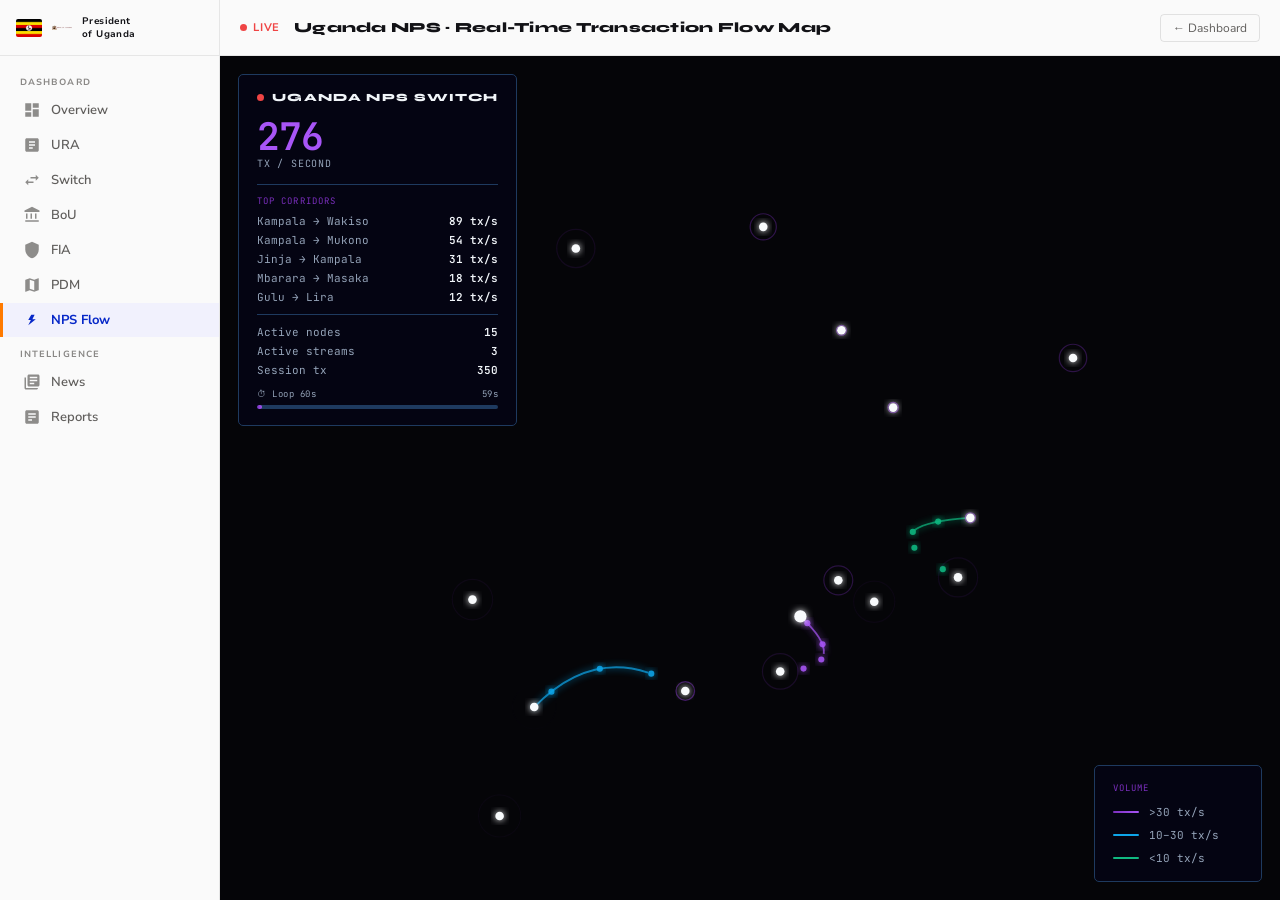
==== dashboards/nps-flow.html @ a2391df2 "feat: add NPS Flow live transaction map screen - New dashboards/nps-flow.html: animated SVG map of U" ====
<!doctype html>
<html lang="en">
<head>
<meta charset="utf-8"/>
<meta name="viewport" content="width=1440"/>
<title>NPS Flow · Uganda National Payment Switch</title>
<link href="https://fonts.googleapis.com/css2?family=JetBrains+Mono:wght@400;600&family=Syne:wght@700;800&family=Nunito+Sans:wght@400;600;700&display=swap" rel="stylesheet"/>
<style>
*,*::before,*::after{box-sizing:border-box;margin:0;padding:0}
html,body{height:100%;overflow:hidden}
body{
  display:grid;
  grid-template-columns:220px 1fr;
  grid-template-rows:56px 1fr;
  grid-template-areas:"brand topbar" "nav main";
  background:#050508;
  font-family:"Nunito Sans",sans-serif;
}

/* ── Brand ──────────────────────────────────────────────────── */
.pres-brand{
  grid-area:brand;background:#FAFAFA;
  border-right:1px solid rgba(0,0,0,.08);border-bottom:1px solid rgba(0,0,0,.08);
  display:flex;align-items:center;gap:10px;padding:0 16px;
}
.brand-flag{width:26px;height:18px;object-fit:cover;border-radius:2px;flex-shrink:0}
.brand-arms{width:20px;height:20px;object-fit:contain;flex-shrink:0}
.brand-text{font-size:9.5px;font-weight:700;color:#121216;line-height:1.3;letter-spacing:.04em}

/* ── Topbar ─────────────────────────────────────────────────── */
.pres-topbar{
  grid-area:topbar;background:#FAFAFA;
  border-bottom:1px solid rgba(0,0,0,.08);
  display:flex;align-items:center;padding:0 20px;gap:14px;
}
.tb-live{display:flex;align-items:center;gap:6px;font-size:11px;font-weight:700;color:#EF4444;letter-spacing:.07em;text-transform:uppercase}
.live-dot{width:7px;height:7px;border-radius:50%;background:#EF4444;flex-shrink:0;animation:livePulse 1.4s ease-in-out infinite}
@keyframes livePulse{0%,100%{opacity:1;box-shadow:0 0 0 0 rgba(239,68,68,.5)}50%{opacity:.7;box-shadow:0 0 0 5px rgba(239,68,68,0)}}
.tb-title{font-family:"Syne",sans-serif;font-weight:800;font-size:14px;color:#121216;letter-spacing:.02em}
.tb-back{
  margin-left:auto;font-size:12px;color:#605E5C;text-decoration:none;
  display:flex;align-items:center;gap:5px;padding:5px 12px;border-radius:4px;
  border:1px solid rgba(0,0,0,.10);transition:background .15s;font-family:inherit;
}
.tb-back:hover{background:rgba(0,0,0,.05);color:#121216}

/* ── Side nav ───────────────────────────────────────────────── */
.pres-nav{
  grid-area:nav;background:#FAFAFA;
  border-right:1px solid rgba(0,0,0,.08);
  padding:10px 0;display:flex;flex-direction:column;gap:1px;overflow-y:auto;
}
.nav-sec{font-size:9px;font-weight:700;letter-spacing:.12em;text-transform:uppercase;color:#8A8886;padding:10px 20px 4px}
.nav-item{
  display:flex;align-items:center;gap:10px;
  padding:8px 20px;font-size:13px;font-weight:600;color:#605E5C;
  text-decoration:none;border:none;background:none;width:100%;text-align:left;
  cursor:pointer;border-left:3px solid transparent;transition:background .1s,color .1s;
}
.nav-item:hover{background:rgba(0,0,0,.04);color:#121216}
.nav-item.active{background:#F1F1FD;color:#0728C8;border-left-color:#FF7A00;font-weight:700}
.nav-icon{width:18px;height:18px;flex-shrink:0;fill:currentColor;opacity:.7}
.nav-item.active .nav-icon,.nav-item:hover .nav-icon{opacity:1}

/* ── Map area ───────────────────────────────────────────────── */
#map-wrap{
  grid-area:main;position:relative;background:#050508;overflow:hidden;
  display:flex;align-items:center;justify-content:center;
}
#map{overflow:visible}

/* ── HUD panels ─────────────────────────────────────────────── */
.hud{
  position:absolute;background:rgba(5,5,20,.90);
  border:1px solid #1E3A5F;border-radius:5px;
  padding:16px 18px;font-family:"JetBrains Mono",monospace;color:#94A3B8;
  backdrop-filter:blur(8px);pointer-events:none;z-index:5;
}
#hud-left{top:18px;left:18px;min-width:248px}
#hud-right{bottom:18px;right:18px;min-width:168px}
.hud-title{
  font-family:"Syne",sans-serif;font-size:11px;font-weight:800;
  color:#F1F5F9;letter-spacing:.12em;text-transform:uppercase;
  display:flex;align-items:center;gap:8px;margin-bottom:13px;
}
.hud-live{width:7px;height:7px;border-radius:50%;background:#EF4444;flex-shrink:0;animation:livePulse 1.4s ease-in-out infinite}
.hud-big{font-size:38px;font-weight:600;color:#A855F7;line-height:1;letter-spacing:-.02em}
.hud-big-lbl{font-size:10px;color:#94A3B8;letter-spacing:.08em;margin-bottom:14px;margin-top:2px}
.hud-hr{border:none;border-top:1px solid #1E3A5F;margin:10px 0}
.hud-cap{font-size:9px;color:#7B2FBE;letter-spacing:.12em;text-transform:uppercase;margin-bottom:7px}
.hud-row{display:flex;justify-content:space-between;align-items:center;margin-bottom:5px;font-size:11px}
.hud-lbl{color:#94A3B8}
.hud-val{color:#F1F5F9;font-weight:600}
.hud-prog-wrap{margin-top:11px}
.hud-prog-head{font-size:9px;color:#94A3B8;margin-bottom:5px;display:flex;justify-content:space-between;letter-spacing:.06em}
.hud-prog-track{height:4px;background:#1E3A5F;border-radius:2px;overflow:hidden}
.hud-prog-fill{height:100%;background:linear-gradient(90deg,#7B2FBE,#A855F7);border-radius:2px;transition:width 1s linear;width:0%}
.leg-row{display:flex;align-items:center;gap:10px;margin-bottom:9px;font-size:11px;color:#94A3B8}
.leg-line{width:26px;height:2px;border-radius:1px;flex-shrink:0}

/* ── Tooltip ─────────────────────────────────────────────────── */
#tooltip{
  position:absolute;background:rgba(5,5,20,.95);border:1px solid #2D5A8E;
  border-radius:4px;padding:8px 13px;font-family:"JetBrains Mono",monospace;
  font-size:11px;color:#F1F5F9;pointer-events:none;display:none;z-index:20;
  white-space:nowrap;box-shadow:0 4px 20px rgba(0,0,0,.6);
}
#tt-name{font-weight:600;color:#A855F7;margin-bottom:3px}
#tt-val{color:#94A3B8;font-size:10px}
</style>
</head>
<body>

<!-- Brand -->
<div class="pres-brand">
  <img class="brand-flag" src="../assets/flag-uganda.png" alt=""/>
  <img class="brand-arms" src="../assets/uganda-coat-of-arms.png" alt=""/>
  <div class="brand-text">President<br>of Uganda</div>
</div>

<!-- Topbar -->
<div class="pres-topbar">
  <span class="tb-live"><span class="live-dot"></span>Live</span>
  <span class="tb-title">Uganda NPS &middot; Real-Time Transaction Flow Map</span>
  <a class="tb-back" href="President.html">&larr; Dashboard</a>
</div>

<!-- Nav -->
<nav class="pres-nav">
  <div class="nav-sec">Dashboard</div>
  <a class="nav-item" href="President.html">
    <svg class="nav-icon" viewBox="0 0 24 24"><path d="M3 13h8V3H3v10zm0 8h8v-6H3v6zm10 0h8V11h-8v10zm0-18v6h8V3h-8z"/></svg>Overview
  </a>
  <a class="nav-item" href="President.html">
    <svg class="nav-icon" viewBox="0 0 24 24"><path d="M19 3H5c-1.1 0-2 .9-2 2v14c0 1.1.9 2 2 2h14c1.1 0 2-.9 2-2V5c0-1.1-.9-2-2-2zM8 7h8v2H8V7zm5 10H8v-2h5v2zm3-4H8v-2h8v2z"/></svg>URA
  </a>
  <a class="nav-item" href="President.html">
    <svg class="nav-icon" viewBox="0 0 24 24"><path d="M6.99 11L3 15l3.99 4v-3H14v-2H6.99v-3zM21 9l-3.99-4v3H10v2h7.01v3L21 9z"/></svg>Switch
  </a>
  <a class="nav-item" href="President.html">
    <svg class="nav-icon" viewBox="0 0 24 24"><path d="M4 10v7h2v-7H4zm6 0v7h2v-7h-2zm-7 11h18v-2H3v2zm13-11v7h2v-7h-2zM12 1L2 6v2h20V6L12 1z"/></svg>BoU
  </a>
  <a class="nav-item" href="President.html">
    <svg class="nav-icon" viewBox="0 0 24 24"><path d="M12 1L3 5v6c0 5.55 3.84 10.74 9 12 5.16-1.26 9-6.45 9-12V5l-9-4z"/></svg>FIA
  </a>
  <a class="nav-item" href="President.html">
    <svg class="nav-icon" viewBox="0 0 24 24"><path d="M20.5 3l-.16.03L15 5.1 9 3 3.36 4.9c-.21.07-.36.25-.36.48V20.5c0 .28.22.5.5.5l.16-.03L9 18.9l6 2.1 5.64-1.9c.21-.07.36-.25.36-.48V3.5c0-.28-.22-.5-.5-.5zM15 19l-6-2.11V5l6 2.11V19z"/></svg>PDM
  </a>
  <a class="nav-item active" href="nps-flow.html">
    <svg class="nav-icon" viewBox="0 0 24 24"><path d="M15.5 5H11L7 12h3.5L7 19l10-8h-4.5z"/></svg>NPS Flow
  </a>
  <div class="nav-sec">Intelligence</div>
  <a class="nav-item" href="President.html">
    <svg class="nav-icon" viewBox="0 0 24 24"><path d="M4 6H2v14c0 1.1.9 2 2 2h14c1.1 0 2-.9 2-2H4V6zm16-4H8c-1.1 0-2 .9-2 2v12c0 1.1.9 2 2 2h12c1.1 0 2-.9 2-2V4c0-1.1-.9-2-2-2zm-1 9H9V9h10v2zm-4 4H9v-2h6v2zm4-8H9V5h10v2z"/></svg>News
  </a>
  <a class="nav-item" href="President.html">
    <svg class="nav-icon" viewBox="0 0 24 24"><path d="M19 3H5c-1.1 0-2 .9-2 2v14c0 1.1.9 2 2 2h14c1.1 0 2-.9 2-2V5c0-1.1-.9-2-2-2zm-7 14H7v-2h5v2zm5-4H7v-2h10v2zm0-4H7V7h10v2z"/></svg>Reports
  </a>
</nav>

<!-- Map -->
<div id="map-wrap">
  <svg id="map" width="560" height="620" viewBox="0 0 560 620">
    <defs>
      <filter id="glow" x="-50%" y="-50%" width="200%" height="200%">
        <feGaussianBlur stdDeviation="3" result="blur"/>
        <feMerge><feMergeNode in="blur"/><feMergeNode in="SourceGraphic"/></feMerge>
      </filter>
      <filter id="glow2" x="-80%" y="-80%" width="260%" height="260%">
        <feGaussianBlur stdDeviation="7" result="blur"/>
        <feMerge><feMergeNode in="blur"/><feMergeNode in="SourceGraphic"/></feMerge>
      </filter>
    </defs>
    <g id="g-districts"></g>
    <g id="g-arcs"></g>
    <g id="g-particles"></g>
    <g id="g-nodes"></g>
  </svg>

  <!-- HUD left -->
  <div class="hud" id="hud-left">
    <div class="hud-title"><span class="hud-live"></span>Uganda NPS Switch</div>
    <div class="hud-big">276</div>
    <div class="hud-big-lbl">TX / SECOND</div>
    <hr class="hud-hr"/>
    <div class="hud-cap">Top Corridors</div>
    <div class="hud-row"><span class="hud-lbl">Kampala &rarr; Wakiso</span><span class="hud-val" id="c0">89 tx/s</span></div>
    <div class="hud-row"><span class="hud-lbl">Kampala &rarr; Mukono</span><span class="hud-val" id="c1">54 tx/s</span></div>
    <div class="hud-row"><span class="hud-lbl">Jinja &rarr; Kampala</span><span class="hud-val" id="c2">31 tx/s</span></div>
    <div class="hud-row"><span class="hud-lbl">Mbarara &rarr; Masaka</span><span class="hud-val" id="c3">18 tx/s</span></div>
    <div class="hud-row"><span class="hud-lbl">Gulu &rarr; Lira</span><span class="hud-val" id="c4">12 tx/s</span></div>
    <hr class="hud-hr"/>
    <div class="hud-row"><span class="hud-lbl">Active nodes</span><span class="hud-val">15</span></div>
    <div class="hud-row"><span class="hud-lbl">Active streams</span><span class="hud-val" id="s-streams">0</span></div>
    <div class="hud-row"><span class="hud-lbl">Session tx</span><span class="hud-val" id="s-session">0</span></div>
    <div class="hud-prog-wrap">
      <div class="hud-prog-head"><span>&#9201; Loop 60s</span><span id="s-secs">60s</span></div>
      <div class="hud-prog-track"><div class="hud-prog-fill" id="s-prog"></div></div>
    </div>
  </div>

  <!-- HUD right (legend) -->
  <div class="hud" id="hud-right">
    <div class="hud-cap" style="margin-bottom:11px">Volume</div>
    <div class="leg-row"><div class="leg-line" style="background:linear-gradient(90deg,#7B2FBE,#A855F7)"></div>&gt;30 tx/s</div>
    <div class="leg-row"><div class="leg-line" style="background:#0EA5E9"></div>10&ndash;30 tx/s</div>
    <div class="leg-row" style="margin-bottom:0"><div class="leg-line" style="background:#10B981"></div>&lt;10 tx/s</div>
  </div>

  <div id="tooltip"><div id="tt-name"></div><div id="tt-val"></div></div>
</div>

<script>
// ── GeoJSON ───────────────────────────────────────────────────────────────────
const GEO = {"type":"FeatureCollection","features":[{"type":"Feature","properties":{"source":"https://simplemaps.com","id":"UG314","name":"Abim"},"geometry":{"type":"Polygon","coordinates":[[[33.9658,2.6167],[33.9658,2.6167]]]}},{"type":"Feature","properties":{"source":"https://simplemaps.com","id":"UG301","name":"Adjumani"},"geometry":{"type":"Polygon","coordinates":[[[32.0007,3.5768],[32.0007,3.5768]]]}},{"type":"Feature","properties":{"source":"https://simplemaps.com","id":"UG322","name":"Agago"},"geometry":{"type":"Polygon","coordinates":[[[33.5595,3.1489],[33.5595,3.1489]]]}},{"type":"Feature","properties":{"source":"https://simplemaps.com","id":"UG323","name":"Alebtong"},"geometry":{"type":"Polygon","coordinates":[[[33.535,2.352],[33.535,2.352]]]}},{"type":"Feature","properties":{"source":"https://simplemaps.com","id":"UG315","name":"Amolatar"},"geometry":{"type":"Polygon","coordinates":[[[32.9404,1.8134],[32.9404,1.8134]]]}},{"type":"Feature","properties":{"source":"https://simplemaps.com","id":"UG324","name":"Amudat"},"geometry":{"type":"MultiPolygon","coordinates":[[[[34.7776,1.3935],[34.7776,1.3935]]],[[[34.7766,1.3848],[34.7766,1.3848]]],[[[34.7815,1.3752],[34.7815,1.3752]]]]}},{"type":"Feature","properties":{"source":"https://simplemaps.com","id":"UG216","name":"Amuria"},"geometry":{"type":"Polygon","coordinates":[[[33.364,2.0279],[33.364,2.0279]]]}},{"type":"Feature","properties":{"source":"https://simplemaps.com","id":"UG316","name":"Amuru"},"geometry":{"type":"MultiPolygon","coordinates":[[[[31.4177,2.9523],[31.4177,2.9523]]],[[[32.3605,3.3006],[32.3605,3.3006]]],[[[32.3658,3.2987],[32.3658,3.2987]]],[[[32.3738,3.2973],[32.3738,3.2973]]],[[[32.3803,3.2929],[32.3803,3.2929]]],[[[32.3829,3.2907],[32.3829,3.2907]]]]}},{"type":"Feature","properties":{"source":"https://simplemaps.com","id":"UG302","name":"Apac"},"geometry":{"type":"Polygon","coordinates":[[[32.5871,1.6512],[32.5871,1.6512]]]}},{"type":"Feature","properties":{"source":"https://simplemaps.com","id":"UG303","name":"Arua"},"geometry":{"type":"Polygon","coordinates":[[[30.8029,3.1332],[30.8029,3.1332]]]}},{"type":"Feature","properties":{"source":"https://simplemaps.com","id":"UG217","name":"Budaka"},"geometry":{"type":"Polygon","coordinates":[[[34.1248,1.0744],[34.1248,1.0744]]]}},{"type":"Feature","properties":{"source":"https://simplemaps.com","id":"UG218","name":"Bududa"},"geometry":{"type":"Polygon","coordinates":[[[34.535,1.106],[34.535,1.106]]]}},{"type":"Feature","properties":{"source":"https://simplemaps.com","id":"UG201","name":"Bugiri"},"geometry":{"type":"Polygon","coordinates":[[[33.8593,0.6985],[33.8593,0.6985]]]}},{"type":"Feature","properties":{"source":"https://simplemaps.com","id":"UG235","name":"Bugweri"},"geometry":{"type":"Polygon","coordinates":[[[33.6401,0.7317],[33.6401,0.7317]]]}},{"type":"Feature","properties":{"source":"https://simplemaps.com","id":"UG420","name":"Buhweju"},"geometry":{"type":"Polygon","coordinates":[[[30.5063,-0.2611],[30.5063,-0.2611]]]}},{"type":"Feature","properties":{"source":"https://simplemaps.com","id":"UG117","name":"Buikwe"},"geometry":{"type":"Polygon","coordinates":[[[33.0847,0.5462],[33.0847,0.5462]]]}},{"type":"Feature","properties":{"source":"https://simplemaps.com","id":"UG219","name":"Bukedea"},"geometry":{"type":"Polygon","coordinates":[[[34.2296,1.5615],[34.2296,1.5615]]]}},{"type":"Feature","properties":{"source":"https://simplemaps.com","id":"UG118","name":"Bukomansimbi"},"geometry":{"type":"Polygon","coordinates":[[[31.6464,0.0394],[31.6464,0.0394]]]}},{"type":"Feature","properties":{"source":"https://simplemaps.com","id":"UG220","name":"Bukwo"},"geometry":{"type":"Polygon","coordinates":[[[34.7232,1.4376],[34.7232,1.4376]]]}},{"type":"Feature","properties":{"source":"https://simplemaps.com","id":"UG225","name":"Bulambuli"},"geometry":{"type":"Polygon","coordinates":[[[34.2445,1.291],[34.2445,1.291]]]}},{"type":"Feature","properties":{"source":"https://simplemaps.com","id":"UG416","name":"Buliisa"},"geometry":{"type":"Polygon","coordinates":[[[31.1044,1.8507],[31.1044,1.8507]]]}},{"type":"Feature","properties":{"source":"https://simplemaps.com","id":"UG401","name":"Bundibugyo"},"geometry":{"type":"Polygon","coordinates":[[[30.1469,0.8875],[30.1469,0.8875]]]}},{"type":"Feature","properties":{"source":"https://simplemaps.com","id":"UG430","name":"Bunyangabu"},"geometry":{"type":"Polygon","coordinates":[[[29.9817,0.4256],[29.9817,0.4256]]]}},{"type":"Feature","properties":{"source":"https://simplemaps.com","id":"UG402","name":"Bushenyi"},"geometry":{"type":"Polygon","coordinates":[[[30.1842,-0.2864],[30.1842,-0.2864]]]}},{"type":"Feature","properties":{"source":"https://simplemaps.com","id":"UG202","name":"Busia"},"geometry":{"type":"Polygon","coordinates":[[[33.9016,0.4817],[33.9016,0.4817]]]}},{"type":"Feature","properties":{"source":"https://simplemaps.com","id":"UG221","name":"Butaleja"},"geometry":{"type":"Polygon","coordinates":[[[33.8632,0.9423],[33.8632,0.9423]]]}},{"type":"Feature","properties":{"source":"https://simplemaps.com","id":"UG119","name":"Butambala"},"geometry":{"type":"Polygon","coordinates":[[[31.8715,0.0058],[31.8715,0.0058]]]}},{"type":"Feature","properties":{"source":"https://simplemaps.com","id":"UG233","name":"Butebo"},"geometry":{"type":"Polygon","coordinates":[[[34.1248,1.0744],[34.1248,1.0744]]]}},{"type":"Feature","properties":{"source":"https://simplemaps.com","id":"UG120","name":"Buvuma"},"geometry":{"type":"Polygon","coordinates":[[[32.8739,0.1131],[32.8739,0.1131]]]}},{"type":"Feature","properties":{"source":"https://simplemaps.com","id":"UG226","name":"Buyende"},"geometry":{"type":"Polygon","coordinates":[[[32.8203,1.475],[32.8203,1.475]]]}},{"type":"Feature","properties":{"source":"https://simplemaps.com","id":"UG317","name":"Dokolo"},"geometry":{"type":"Polygon","coordinates":[[[33.1355,2.1086],[33.1355,2.1086]]]}},{"type":"Feature","properties":{"source":"https://simplemaps.com","id":"UG121","name":"Gomba"},"geometry":{"type":"Polygon","coordinates":[[[31.6464,0.0394],[31.6464,0.0394]]]}},{"type":"Feature","properties":{"source":"https://simplemaps.com","id":"UG304","name":"Gulu"},"geometry":{"type":"Polygon","coordinates":[[[32.3601,3.3009],[32.3601,3.3009]]]}},{"type":"Feature","properties":{"source":"https://simplemaps.com","id":"UG403","name":"Hoima"},"geometry":{"type":"Polygon","coordinates":[[[31.1044,1.8507],[31.1044,1.8507]]]}},{"type":"Feature","properties":{"source":"https://simplemaps.com","id":"UG417","name":"Ibanda"},"geometry":{"type":"Polygon","coordinates":[[[30.5063,-0.2611],[30.5063,-0.2611]]]}},{"type":"Feature","properties":{"source":"https://simplemaps.com","id":"UG203","name":"Iganga"},"geometry":{"type":"Polygon","coordinates":[[[33.5641,0.8012],[33.5641,0.8012]]]}},{"type":"Feature","properties":{"source":"https://simplemaps.com","id":"UG418","name":"Isingiro"},"geometry":{"type":"Polygon","coordinates":[[[31.2693,-0.9959],[31.2693,-0.9959]]]}},{"type":"Feature","properties":{"source":"https://simplemaps.com","id":"UG204","name":"Jinja"},"geometry":{"type":"Polygon","coordinates":[[[33.2822,0.3889],[33.2822,0.3889]]]}},{"type":"Feature","properties":{"source":"https://simplemaps.com","id":"UG318","name":"Kaabong"},"geometry":{"type":"Polygon","coordinates":[[[33.8613,4.1033],[33.8613,4.1033]]]}},{"type":"Feature","properties":{"source":"https://simplemaps.com","id":"UG404","name":"Kabale"},"geometry":{"type":"Polygon","coordinates":[[[30.1696,-1.2751],[30.1696,-1.2751]]]}},{"type":"Feature","properties":{"source":"https://simplemaps.com","id":"UG405","name":"Kabarole"},"geometry":{"type":"Polygon","coordinates":[[[30.1196,0.6236],[30.1196,0.6236]]]}},{"type":"Feature","properties":{"source":"https://simplemaps.com","id":"UG213","name":"Kaberamaido"},"geometry":{"type":"Polygon","coordinates":[[[32.9737,1.4772],[32.9737,1.4772]]]}},{"type":"Feature","properties":{"source":"https://simplemaps.com","id":"UG427","name":"Kagadi"},"geometry":{"type":"Polygon","coordinates":[[[30.5613,0.9405],[30.5613,0.9405]]]}},{"type":"Feature","properties":{"source":"https://simplemaps.com","id":"UG428","name":"Kakumiro"},"geometry":{"type":"Polygon","coordinates":[[[31.1199,1.0103],[31.1199,1.0103]]]}},{"type":"Feature","properties":{"source":"https://simplemaps.com","id":"UG237","name":"Kalaki"},"geometry":{"type":"Polygon","coordinates":[[[33.2905,2.0394],[33.2905,2.0394]]]}},{"type":"Feature","properties":{"source":"https://simplemaps.com","id":"UG101","name":"Kalangala"},"geometry":{"type":"Polygon","coordinates":[[[32.8762,-0.1497],[32.8762,-0.1497]]]}},{"type":"Feature","properties":{"source":"https://simplemaps.com","id":"UG222","name":"Kaliro"},"geometry":{"type":"Polygon","coordinates":[[[33.335,1.0773],[33.335,1.0773]]]}},{"type":"Feature","properties":{"source":"https://simplemaps.com","id":"UG122","name":"Kalungu"},"geometry":{"type":"Polygon","coordinates":[[[31.721,-0.2548],[31.721,-0.2548]]]}},{"type":"Feature","properties":{"source":"https://simplemaps.com","id":"UG102","name":"Kampala"},"geometry":{"type":"Polygon","coordinates":[[[32.6688,0.2746],[32.6688,0.2746]]]}},{"type":"Feature","properties":{"source":"https://simplemaps.com","id":"UG205","name":"Kamuli"},"geometry":{"type":"Polygon","coordinates":[[[32.9354,1.2226],[32.9354,1.2226]]]}},{"type":"Feature","properties":{"source":"https://simplemaps.com","id":"UG413","name":"Kamwenge"},"geometry":{"type":"Polygon","coordinates":[[[30.6049,0.1652],[30.6049,0.1652]]]}},{"type":"Feature","properties":{"source":"https://simplemaps.com","id":"UG414","name":"Kanungu"},"geometry":{"type":"Polygon","coordinates":[[[29.5919,-1.0134],[29.5919,-1.0134]]]}},{"type":"Feature","properties":{"source":"https://simplemaps.com","id":"UG206","name":"Kapchorwa"},"geometry":{"type":"Polygon","coordinates":[[[34.5365,1.18],[34.5365,1.18]]]}},{"type":"Feature","properties":{"source":"https://simplemaps.com","id":"UG236","name":"Kapelebyong"},"geometry":{"type":"Polygon","coordinates":[[[33.736,2.4175],[33.736,2.4175]]]}},{"type":"Feature","properties":{"source":"https://simplemaps.com","id":"UG335","name":"Karenga"},"geometry":{"type":"Polygon","coordinates":[[[33.8613,4.1033],[33.8613,4.1033]]]}},{"type":"Feature","properties":{"source":"https://simplemaps.com","id":"UG406","name":"Kasese"},"geometry":{"type":"Polygon","coordinates":[[[29.944,0.4054],[29.944,0.4054]]]}},{"type":"Feature","properties":{"source":"https://simplemaps.com","id":"UG126","name":"Kassanda"},"geometry":{"type":"Polygon","coordinates":[[[31.8028,0.2834],[31.8028,0.2834]]]}},{"type":"Feature","properties":{"source":"https://simplemaps.com","id":"UG207","name":"Katakwi"},"geometry":{"type":"Polygon","coordinates":[[[33.8106,1.7152],[33.8106,1.7152]]]}},{"type":"Feature","properties":{"source":"https://simplemaps.com","id":"UG112","name":"Kayunga"},"geometry":{"type":"Polygon","coordinates":[[[32.6964,1.4507],[32.6964,1.4507]]]}},{"type":"Feature","properties":{"source":"https://simplemaps.com","id":"UG433","name":"Kazo"},"geometry":{"type":"Polygon","coordinates":[[[30.6254,-0.1639],[30.6254,-0.1639]]]}},{"type":"Feature","properties":{"source":"https://simplemaps.com","id":"UG407","name":"Kibaale"},"geometry":{"type":"Polygon","coordinates":[[[30.8289,0.8393],[30.8289,0.8393]]]}},{"type":"Feature","properties":{"source":"https://simplemaps.com","id":"UG103","name":"Kiboga"},"geometry":{"type":"Polygon","coordinates":[[[31.9094,0.6241],[31.9094,0.6241]]]}},{"type":"Feature","properties":{"source":"https://simplemaps.com","id":"UG227","name":"Kibuku"},"geometry":{"type":"Polygon","coordinates":[[[33.9322,1.1654],[33.9322,1.1654]]]}},{"type":"Feature","properties":{"source":"https://simplemaps.com","id":"UG432","name":"Kikuube"},"geometry":{"type":"Polygon","coordinates":[[[30.8034,1.5469],[30.8034,1.5469]]]}},{"type":"Feature","properties":{"source":"https://simplemaps.com","id":"UG419","name":"Kiruhura"},"geometry":{"type":"Polygon","coordinates":[[[30.6083,-0.2085],[30.6083,-0.2085]]]}},{"type":"Feature","properties":{"source":"https://simplemaps.com","id":"UG421","name":"Kiryandongo"},"geometry":{"type":"Polygon","coordinates":[[[32.3528,2.0744],[32.3528,2.0744]]]}},{"type":"Feature","properties":{"source":"https://simplemaps.com","id":"UG408","name":"Kisoro"},"geometry":{"type":"Polygon","coordinates":[[[29.5919,-1.0134],[29.5919,-1.0134]]]}},{"type":"Feature","properties":{"source":"https://simplemaps.com","id":"UG434","name":"Kitagwenda"},"geometry":{"type":"Polygon","coordinates":[[[30.4721,0.1044],[30.4721,0.1044]]]}},{"type":"Feature","properties":{"source":"https://simplemaps.com","id":"UG305","name":"Kitgum"},"geometry":{"type":"Polygon","coordinates":[[[33.5505,3.2815],[33.5505,3.2815]]]}},{"type":"Feature","properties":{"source":"https://simplemaps.com","id":"UG319","name":"Koboko"},"geometry":{"type":"Polygon","coordinates":[[[31.1005,3.7358],[31.1005,3.7358]]]}},{"type":"Feature","properties":{"source":"https://simplemaps.com","id":"UG325","name":"Kole"},"geometry":{"type":"Polygon","coordinates":[[[32.6247,2.1446],[32.6247,2.1446]]]}},{"type":"Feature","properties":{"source":"https://simplemaps.com","id":"UG306","name":"Kotido"},"geometry":{"type":"Polygon","coordinates":[[[33.9658,2.6167],[33.9658,2.6167]]]}},{"type":"Feature","properties":{"source":"https://simplemaps.com","id":"UG208","name":"Kumi"},"geometry":{"type":"Polygon","coordinates":[[[34.2295,1.5793],[34.2295,1.5793]]]}},{"type":"Feature","properties":{"source":"https://simplemaps.com","id":"UG333","name":"Kwania"},"geometry":{"type":"Polygon","coordinates":[[[32.9404,1.8134],[32.9404,1.8134]]]}},{"type":"Feature","properties":{"source":"https://simplemaps.com","id":"UG228","name":"Kween"},"geometry":{"type":"Polygon","coordinates":[[[34.6232,1.5691],[34.6232,1.5691]]]}},{"type":"Feature","properties":{"source":"https://simplemaps.com","id":"UG123","name":"Kyankwanzi"},"geometry":{"type":"MultiPolygon","coordinates":[[[[31.4184,1.269],[31.4184,1.269]]],[[[31.749,0.8851],[31.749,0.8851]]]]}},{"type":"Feature","properties":{"source":"https://simplemaps.com","id":"UG422","name":"Kyegegwa"},"geometry":{"type":"Polygon","coordinates":[[[30.7685,0.2028],[30.7685,0.2028]]]}},{"type":"Feature","properties":{"source":"https://simplemaps.com","id":"UG415","name":"Kyenjojo"},"geometry":{"type":"Polygon","coordinates":[[[30.4643,0.5725],[30.4643,0.5725]]]}},{"type":"Feature","properties":{"source":"https://simplemaps.com","id":"UG125","name":"Kyotera"},"geometry":{"type":"Polygon","coordinates":[[[32.0005,-0.8187],[32.0005,-0.8187]]]}},{"type":"Feature","properties":{"source":"https://simplemaps.com","id":"UG326","name":"Lamwo"},"geometry":{"type":"Polygon","coordinates":[[[32.3601,3.3009],[32.3601,3.3009]]]}},{"type":"Feature","properties":{"source":"https://simplemaps.com","id":"UG307","name":"Lira"},"geometry":{"type":"Polygon","coordinates":[[[33.01,2.4971],[33.01,2.4971]]]}},{"type":"Feature","properties":{"source":"https://simplemaps.com","id":"UG229","name":"Luuka"},"geometry":{"type":"Polygon","coordinates":[[[33.3068,0.9846],[33.3068,0.9846]]]}},{"type":"Feature","properties":{"source":"https://simplemaps.com","id":"UG104","name":"Luwero"},"geometry":{"type":"Polygon","coordinates":[[[32.788,1.0751],[32.788,1.0751]]]}},{"type":"Feature","properties":{"source":"https://simplemaps.com","id":"UG124","name":"Lwengo"},"geometry":{"type":"Polygon","coordinates":[[[31.5972,-0.2957],[31.5972,-0.2957]]]}},{"type":"Feature","properties":{"source":"https://simplemaps.com","id":"UG114","name":"Lyantonde"},"geometry":{"type":"Polygon","coordinates":[[[31.1547,-0.49],[31.1547,-0.49]]]}},{"type":"Feature","properties":{"source":"https://simplemaps.com","id":"UG336","name":"Madi Okollo"},"geometry":{"type":"Polygon","coordinates":[[[31.5391,3.1507],[31.5391,3.1507]]]}},{"type":"Feature","properties":{"source":"https://simplemaps.com","id":"UG223","name":"Manafwa"},"geometry":{"type":"Polygon","coordinates":[[[34.2843,0.9625],[34.2843,0.9625]]]}},{"type":"Feature","properties":{"source":"https://simplemaps.com","id":"UG320","name":"Maracha"},"geometry":{"type":"Polygon","coordinates":[[[31.0696,3.2956],[31.0696,3.2956]]]}},{"type":"Feature","properties":{"source":"https://simplemaps.com","id":"UG105","name":"Masaka"},"geometry":{"type":"Polygon","coordinates":[[[31.7123,-0.3044],[31.7123,-0.3044]]]}},{"type":"Feature","properties":{"source":"https://simplemaps.com","id":"UG409","name":"Masindi"},"geometry":{"type":"Polygon","coordinates":[[[31.3897,1.6963],[31.3897,1.6963]]]}},{"type":"Feature","properties":{"source":"https://simplemaps.com","id":"UG214","name":"Mayuge"},"geometry":{"type":"Polygon","coordinates":[[[33.6137,0.4635],[33.6137,0.4635]]]}},{"type":"Feature","properties":{"source":"https://simplemaps.com","id":"UG209","name":"Mbale"},"geometry":{"type":"Polygon","coordinates":[[[34.0812,1.0404],[34.0812,1.0404]]]}},{"type":"Feature","properties":{"source":"https://simplemaps.com","id":"UG410","name":"Mbarara"},"geometry":{"type":"Polygon","coordinates":[[[30.4572,-0.4293],[30.4572,-0.4293]]]}},{"type":"Feature","properties":{"source":"https://simplemaps.com","id":"UG423","name":"Mitooma"},"geometry":{"type":"Polygon","coordinates":[[[29.9342,-0.4935],[29.9342,-0.4935]]]}},{"type":"Feature","properties":{"source":"https://simplemaps.com","id":"UG115","name":"Mityana"},"geometry":{"type":"Polygon","coordinates":[[[32.2681,0.3175],[32.2681,0.3175]]]}},{"type":"Feature","properties":{"source":"https://simplemaps.com","id":"UG308","name":"Moroto"},"geometry":{"type":"Polygon","coordinates":[[[34.9339,2.2825],[34.9339,2.2825]]]}},{"type":"Feature","properties":{"source":"https://simplemaps.com","id":"UG309","name":"Moyo"},"geometry":{"type":"Polygon","coordinates":[[[32.0007,3.5768],[32.0007,3.5768]]]}},{"type":"Feature","properties":{"source":"https://simplemaps.com","id":"UG106","name":"Mpigi"},"geometry":{"type":"Polygon","coordinates":[[[31.8715,0.0058],[31.8715,0.0058]]]}},{"type":"Feature","properties":{"source":"https://simplemaps.com","id":"UG107","name":"Mubende"},"geometry":{"type":"Polygon","coordinates":[[[31.5703,0.3677],[31.5703,0.3677]]]}},{"type":"Feature","properties":{"source":"https://simplemaps.com","id":"UG108","name":"Mukono"},"geometry":{"type":"Polygon","coordinates":[[[32.9837,0.555],[32.9837,0.555]]]}},{"type":"Feature","properties":{"source":"https://simplemaps.com","id":"UG334","name":"Nabilatuk"},"geometry":{"type":"Polygon","coordinates":[[[34.2222,1.6402],[34.2222,1.6402]]]}},{"type":"Feature","properties":{"source":"https://simplemaps.com","id":"UG311","name":"Nakapiripirit"},"geometry":{"type":"Polygon","coordinates":[[[34.7979,2.1229],[34.7979,2.1229]]]}},{"type":"Feature","properties":{"source":"https://simplemaps.com","id":"UG116","name":"Nakaseke"},"geometry":{"type":"Polygon","coordinates":[[[32.1717,0.6822],[32.1717,0.6822]]]}},{"type":"Feature","properties":{"source":"https://simplemaps.com","id":"UG109","name":"Nakasongola"},"geometry":{"type":"Polygon","coordinates":[[[32.3125,1.6432],[32.3125,1.6432]]]}},{"type":"Feature","properties":{"source":"https://simplemaps.com","id":"UG230","name":"Namayingo"},"geometry":{"type":"Polygon","coordinates":[[[33.6939,0.3042],[33.6939,0.3042]]]}},{"type":"Feature","properties":{"source":"https://simplemaps.com","id":"UG234","name":"Namisindwa"},"geometry":{"type":"Polygon","coordinates":[[[34.3563,0.9806],[34.3563,0.9806]]]}},{"type":"Feature","properties":{"source":"https://simplemaps.com","id":"UG224","name":"Namutumba"},"geometry":{"type":"Polygon","coordinates":[[[33.8593,0.6985],[33.8593,0.6985]]]}},{"type":"Feature","properties":{"source":"https://simplemaps.com","id":"UG327","name":"Napak"},"geometry":{"type":"Polygon","coordinates":[[[33.8494,2.3438],[33.8494,2.3438]]]}},{"type":"Feature","properties":{"source":"https://simplemaps.com","id":"UG310","name":"Nebbi"},"geometry":{"type":"Polygon","coordinates":[[[31.0205,2.5752],[31.0205,2.5752]]]}},{"type":"Feature","properties":{"source":"https://simplemaps.com","id":"UG231","name":"Ngora"},"geometry":{"type":"Polygon","coordinates":[[[33.8118,1.6789],[33.8118,1.6789]]]}},{"type":"Feature","properties":{"source":"https://simplemaps.com","id":"UG424","name":"Ntoroko"},"geometry":{"type":"Polygon","coordinates":[[[30.1644,0.7326],[30.1644,0.7326]]]}},{"type":"Feature","properties":{"source":"https://simplemaps.com","id":"UG411","name":"Ntungamo"},"geometry":{"type":"Polygon","coordinates":[[[30.6029,-0.8674],[30.6029,-0.8674]]]}},{"type":"Feature","properties":{"source":"https://simplemaps.com","id":"UG328","name":"Nwoya"},"geometry":{"type":"Polygon","coordinates":[[[31.4423,2.6769],[31.4423,2.6769]]]}},{"type":"Feature","properties":{"source":"https://simplemaps.com","id":"UG337","name":"Obongi"},"geometry":{"type":"Polygon","coordinates":[[[31.7694,3.5087],[31.7694,3.5087]]]}},{"type":"Feature","properties":{"source":"https://simplemaps.com","id":"UG331","name":"Omoro"},"geometry":{"type":"Polygon","coordinates":[[[32.1985,2.7578],[32.1985,2.7578]]]}},{"type":"Feature","properties":{"source":"https://simplemaps.com","id":"UG329","name":"Otuke"},"geometry":{"type":"Polygon","coordinates":[[[33.533,2.6037],[33.533,2.6037]]]}},{"type":"Feature","properties":{"source":"https://simplemaps.com","id":"UG321","name":"Oyam"},"geometry":{"type":"Polygon","coordinates":[[[32.5768,2.2186],[32.5768,2.2186]]]}},{"type":"Feature","properties":{"source":"https://simplemaps.com","id":"UG312","name":"Pader"},"geometry":{"type":"MultiPolygon","coordinates":[[[[33.1313,3.074],[33.1313,3.074]]],[[[32.4969,3.1749],[32.4969,3.1749]]],[[[32.4998,3.1687],[32.4998,3.1687]]],[[[32.5028,3.1646],[32.5028,3.1646]]],[[[32.5006,3.1319],[32.5006,3.1319]]]]}},{"type":"Feature","properties":{"source":"https://simplemaps.com","id":"UG332","name":"Pakwach"},"geometry":{"type":"Polygon","coordinates":[[[31.3869,2.7756],[31.3869,2.7756]]]}},{"type":"Feature","properties":{"source":"https://simplemaps.com","id":"UG210","name":"Pallisa"},"geometry":{"type":"Polygon","coordinates":[[[33.8813,1.2671],[33.8813,1.2671]]]}},{"type":"Feature","properties":{"source":"https://simplemaps.com","id":"UG110","name":"Rakai"},"geometry":{"type":"Polygon","coordinates":[[[31.2693,-0.9959],[31.2693,-0.9959]]]}},{"type":"Feature","properties":{"source":"https://simplemaps.com","id":"UG429","name":"Rubanda"},"geometry":{"type":"Polygon","coordinates":[[[30.0239,-1.202],[30.0239,-1.202]]]}},{"type":"Feature","properties":{"source":"https://simplemaps.com","id":"UG425","name":"Rubirizi"},"geometry":{"type":"Polygon","coordinates":[[[30.2841,-0.2113],[30.2841,-0.2113]]]}},{"type":"Feature","properties":{"source":"https://simplemaps.com","id":"UG431","name":"Rukiga"},"geometry":{"type":"Polygon","coordinates":[[[30.1696,-1.2751],[30.1696,-1.2751]]]}},{"type":"Feature","properties":{"source":"https://simplemaps.com","id":"UG412","name":"Rukungiri"},"geometry":{"type":"Polygon","coordinates":[[[29.9365,-0.4489],[29.9365,-0.4489]]]}},{"type":"Feature","properties":{"source":"https://simplemaps.com","id":"UG435","name":"Rwampara"},"geometry":{"type":"Polygon","coordinates":[[[30.641,-0.7662],[30.641,-0.7662]]]}},{"type":"Feature","properties":{"source":"https://simplemaps.com","id":"UG232","name":"Serere"},"geometry":{"type":"Polygon","coordinates":[[[33.3954,1.3339],[33.3954,1.3339]]]}},{"type":"Feature","properties":{"source":"https://simplemaps.com","id":"UG426","name":"Sheema"},"geometry":{"type":"Polygon","coordinates":[[[30.3057,-0.4335],[30.3057,-0.4335]]]}},{"type":"Feature","properties":{"source":"https://simplemaps.com","id":"UG215","name":"Sironko"},"geometry":{"type":"Polygon","coordinates":[[[34.5264,1.119],[34.5264,1.119]]]}},{"type":"Feature","properties":{"source":"https://simplemaps.com","id":"UG211","name":"Soroti"},"geometry":{"type":"Polygon","coordinates":[[[33.4395,1.8968],[33.4395,1.8968]]]}},{"type":"Feature","properties":{"source":"https://simplemaps.com","id":"UG111","name":"Ssembabule"},"geometry":{"type":"Polygon","coordinates":[[[31.6009,0.05],[31.6009,0.05]]]}},{"type":"Feature","properties":{"source":"https://simplemaps.com","id":"UG212","name":"Tororo"},"geometry":{"type":"Polygon","coordinates":[[[33.9787,0.578],[33.9787,0.578]]]}},{"type":"Feature","properties":{"source":"https://simplemaps.com","id":"UG113","name":"Wakiso"},"geometry":{"type":"Polygon","coordinates":[[[32.501,-0.1525],[32.501,-0.1525]]]}},{"type":"Feature","properties":{"source":"https://simplemaps.com","id":"UG313","name":"Yumbe"},"geometry":{"type":"Polygon","coordinates":[[[31.4088,3.184],[31.4088,3.184]]]}},{"type":"Feature","properties":{"source":"https://simplemaps.com","id":"UG330","name":"Zombo"},"geometry":{"type":"Polygon","coordinates":[[[30.792,2.6444],[30.792,2.6444]]]}}]};

// ── Projection  (Uganda bbox: lon 29.4–35.1, lat -1.6–4.3) ───────────────────
const W=560,H=620,LON0=29.4,LON1=35.1,LAT0=-1.6,LAT1=4.3;
const px = lon => (lon-LON0)/(LON1-LON0)*W;
const py = lat => (1-(lat-LAT0)/(LAT1-LAT0))*H;

function ringToD(ring){return ring.map((c,i)=>(i?'L':'M')+px(c[0]).toFixed(1)+','+py(c[1]).toFixed(1)).join('')+'Z';}
function featToD(f){
  const g=f.geometry;
  if(g.type==='Polygon') return g.coordinates.map(ringToD).join(' ');
  return g.coordinates.map(poly=>poly.map(ringToD).join(' ')).join(' ');
}
function centroid(f){
  const g=f.geometry;
  const ring=g.type==='Polygon'?g.coordinates[0]:g.coordinates.reduce((a,b)=>a[0].length>b[0].length?a:b)[0];
  const lons=ring.map(c=>c[0]),lats=ring.map(c=>c[1]);
  return{x:px(lons.reduce((a,b)=>a+b)/lons.length),y:py(lats.reduce((a,b)=>a+b)/lats.length)};
}

// ── Hub config ────────────────────────────────────────────────────────────────
const HUB_NAMES=['Kampala','Wakiso','Mukono','Jinja','Mbale','Gulu','Lira','Arua','Mbarara','Masaka','Kasese','Soroti','Moroto','Kabale','Tororo'];
const CORRIDORS=[
  {from:'Kampala',to:'Wakiso', rate:89,col:'purple'},
  {from:'Kampala',to:'Mukono', rate:54,col:'purple'},
  {from:'Jinja',  to:'Kampala',rate:31,col:'purple'},
  {from:'Kampala',to:'Mbarara',rate:27,col:'cyan'},
  {from:'Kampala',to:'Masaka', rate:22,col:'cyan'},
  {from:'Kampala',to:'Jinja',  rate:19,col:'cyan'},
  {from:'Kampala',to:'Lira',   rate:14,col:'cyan'},
  {from:'Kabale', to:'Mbarara',rate:11,col:'cyan'},
  {from:'Mbarara',to:'Masaka', rate:18,col:'cyan'},
  {from:'Gulu',   to:'Lira',   rate:12,col:'cyan'},
  {from:'Mbale',  to:'Tororo', rate: 9,col:'green'},
  {from:'Soroti', to:'Mbale',  rate: 8,col:'green'},
  {from:'Arua',   to:'Gulu',   rate: 7,col:'green'},
  {from:'Kasese', to:'Mbarara',rate: 6,col:'green'},
  {from:'Moroto', to:'Soroti', rate: 5,col:'green'},
];
const COLORS={purple:'#A855F7',cyan:'#0EA5E9',green:'#10B981'};
const hubs={};

// ── Render districts ──────────────────────────────────────────────────────────
const gDist=document.getElementById('g-districts');
const gNode=document.getElementById('g-nodes');
const gArc =document.getElementById('g-arcs');
const gPart=document.getElementById('g-particles');
const SVG_NS='http://www.w3.org/2000/svg';

GEO.features.forEach(feat=>{
  const name=feat.properties.name;
  const isHub=HUB_NAMES.includes(name);
  const el=document.createElementNS(SVG_NS,'path');
  el.setAttribute('d',featToD(feat));
  el.setAttribute('fill',isHub?'#111827':'#0D1117');
  el.setAttribute('stroke',isHub?'#2D5A8E':'#1E3A5F');
  el.setAttribute('stroke-width',isHub?'1.2':'0.5');
  if(isHub){
    el.style.cursor='pointer';
    const c=centroid(feat);
    const rate=CORRIDORS.filter(r=>r.from===name||r.to===name).reduce((s,r)=>s+r.rate,0);
    hubs[name]={...c,rate,name};
    el.addEventListener('mouseenter',e=>showTip(name,rate,e));
    el.addEventListener('mousemove', e=>moveTip(e));
    el.addEventListener('mouseleave',hideTip);
  }
  gDist.appendChild(el);
});

// ── Nodes (pulse rings + core dots) ──────────────────────────────────────────
const pulseState={};
HUB_NAMES.forEach(name=>{
  const h=hubs[name];if(!h)return;
  const big=name==='Kampala';
  const speed=Math.max(0.4,Math.min(3,h.rate/35));
  const ring=document.createElementNS(SVG_NS,'circle');
  ring.setAttribute('cx',h.x);ring.setAttribute('cy',h.y);
  ring.setAttribute('r',big?5:3.5);ring.setAttribute('fill','none');
  ring.setAttribute('stroke',big?'#A855F7':'#7B2FBE');ring.setAttribute('stroke-width','1');
  ring.setAttribute('opacity','0');
  gNode.appendChild(ring);
  pulseState[name]={ring,phase:Math.random()*Math.PI*2,speed};
  const dot=document.createElementNS(SVG_NS,'circle');
  dot.setAttribute('cx',h.x);dot.setAttribute('cy',h.y);
  dot.setAttribute('r',big?5:3.5);dot.setAttribute('fill','#F8FAFC');
  dot.setAttribute('filter','url(#glow)');dot.style.cursor='pointer';
  dot.addEventListener('mouseenter',e=>showTip(name,h.rate,e));
  dot.addEventListener('mousemove', e=>moveTip(e));
  dot.addEventListener('mouseleave',hideTip);
  gNode.appendChild(dot);
});

// ── Arc + particle pools ──────────────────────────────────────────────────────
const MAX_ARCS=20,MAX_PARTS=100;
const arcPool=Array.from({length:MAX_ARCS},()=>{
  const el=document.createElementNS(SVG_NS,'path');
  el.setAttribute('fill','none');el.setAttribute('stroke-width','1.5');
  el.setAttribute('filter','url(#glow)');el.style.display='none';
  gArc.appendChild(el);return{el,active:false};
});
const partPool=Array.from({length:MAX_PARTS},()=>{
  const el=document.createElementNS(SVG_NS,'circle');
  el.setAttribute('r','2.5');el.setAttribute('filter','url(#glow)');
  el.style.display='none';gPart.appendChild(el);return{el,active:false};
});

function cp(x1,y1,x2,y2,off){
  const mx=(x1+x2)/2,my=(y1+y2)/2,dx=x2-x1,dy=y2-y1,len=Math.sqrt(dx*dx+dy*dy)||1;
  return{cx:mx-dy/len*off,cy:my+dx/len*off};
}
function bpt(t,x1,y1,cx,cy,x2,y2){const m=1-t;return{x:m*m*x1+2*m*t*cx+t*t*x2,y:m*m*y1+2*m*t*cy+t*t*y2};}
function blen(x1,y1,cx,cy,x2,y2){let l=0,px=x1,py=y1;for(let i=1;i<=20;i++){const p=bpt(i/20,x1,y1,cx,cy,x2,y2),dx=p.x-px,dy=p.y-py;l+=Math.sqrt(dx*dx+dy*dy);px=p.x;py=p.y;}return l;}

const liveArcs=[];
let nextSpawn=0;

function spawnArc(now){
  const tot=CORRIDORS.reduce((s,c)=>s+c.rate,0);
  let r=Math.random()*tot,pick=CORRIDORS[0];
  for(const c of CORRIDORS){r-=c.rate;if(r<=0){pick=c;break;}}
  const h1=hubs[pick.from],h2=hubs[pick.to];if(!h1||!h2)return;
  const slot=arcPool.find(a=>!a.active);if(!slot)return;
  const color=COLORS[pick.col];
  const flip=Math.random()<0.5?1:-1;
  const off=(40+Math.random()*70)*flip;
  const cpt=cp(h1.x,h1.y,h2.x,h2.y,off);
  const d=`M${h1.x.toFixed(1)},${h1.y.toFixed(1)} Q${cpt.cx.toFixed(1)},${cpt.cy.toFixed(1)} ${h2.x.toFixed(1)},${h2.y.toFixed(1)}`;
  const pl=blen(h1.x,h1.y,cpt.cx,cpt.cy,h2.x,h2.y);
  const life=2200+Math.random()*2800;
  const speed=0.006+(pick.rate/276)*0.014;
  const np=3+Math.floor(Math.random()*3);
  const parts=[];
  for(const p of partPool){if(!p.active&&parts.length<np){p.active=true;p.el.setAttribute('fill',color);p.el.style.display='';parts.push({p,t:parts.length/np});}}
  slot.active=true;
  slot.el.setAttribute('d',d);slot.el.setAttribute('stroke',color);
  slot.el.setAttribute('stroke-dasharray',pl);slot.el.setAttribute('stroke-dashoffset',pl);
  slot.el.setAttribute('opacity','0.75');slot.el.style.display='';
  const born=now;
  liveArcs.push({slot,parts,x1:h1.x,y1:h1.y,cx:cpt.cx,cy:cpt.cy,x2:h2.x,y2:h2.y,pl,life,speed,born,dt:0,dying:false});
  (function draw(ts){const prog=Math.min(1,(ts-born)/(life*0.4));slot.el.setAttribute('stroke-dashoffset',(pl*(1-prog)).toFixed(1));if(prog<1)requestAnimationFrame(draw);})(now);
}

function tickArc(arc,now){
  const elapsed=now-arc.born,left=arc.life-elapsed;
  if(left<700){arc.dying=true;arc.slot.el.setAttribute('opacity',(0.75*left/700).toFixed(2));}
  arc.dt=(arc.dt+arc.speed)%1;
  arc.parts.forEach(({p,t})=>{
    const pos=bpt((arc.dt+t)%1,arc.x1,arc.y1,arc.cx,arc.cy,arc.x2,arc.y2);
    p.el.setAttribute('cx',pos.x.toFixed(1));p.el.setAttribute('cy',pos.y.toFixed(1));
    p.el.setAttribute('opacity',arc.dying?(left/700*0.9).toFixed(2):'0.9');
  });
  if(elapsed>=arc.life){
    arc.slot.el.style.display='none';arc.slot.active=false;
    arc.parts.forEach(({p})=>{p.el.style.display='none';p.active=false;});
    return false;
  }
  return true;
}

// ── HUD corridor drift ────────────────────────────────────────────────────────
const BASE=[89,54,31,18,12];
setInterval(()=>{BASE.forEach((b,i)=>{document.getElementById('c'+i).textContent=Math.round(b*(0.94+Math.random()*0.12))+' tx/s';});},2000);

// ── Main loop ─────────────────────────────────────────────────────────────────
let lastT=performance.now(),sessionTx=0;
const LOOP=60000,t0=performance.now();

function frame(now){
  const dt=now-lastT;lastT=now;
  // session counter
  sessionTx+=276*dt/1000;
  document.getElementById('s-session').textContent=Math.floor(sessionTx).toLocaleString();
  // 60s progress
  const elapsed=(now-t0)%LOOP,pct=elapsed/LOOP*100;
  document.getElementById('s-prog').style.width=pct.toFixed(1)+'%';
  document.getElementById('s-secs').textContent=Math.ceil((LOOP-elapsed)/1000)+'s';
  // spawn
  if(now>=nextSpawn){
    if(liveArcs.filter(a=>!a.dying).length<MAX_ARCS)spawnArc(now);
    nextSpawn=now+200+Math.random()*400;
  }
  // update arcs
  for(let i=liveArcs.length-1;i>=0;i--)if(!tickArc(liveArcs[i],now))liveArcs.splice(i,1);
  document.getElementById('s-streams').textContent=liveArcs.filter(a=>!a.dying).length;
  // pulses
  for(const n in pulseState){
    const s=pulseState[n];
    const prog=Math.sin((now*s.speed*0.001+s.phase)%(Math.PI*2))*0.5+0.5;
    s.ring.setAttribute('r',(4+prog*14).toFixed(1));
    s.ring.setAttribute('opacity',((1-prog)*0.7).toFixed(2));
  }
  requestAnimationFrame(frame);
}
requestAnimationFrame(frame);

// ── Tooltip ───────────────────────────────────────────────────────────────────
const tip=document.getElementById('tooltip');
function showTip(name,rate,e){document.getElementById('tt-name').textContent=name;document.getElementById('tt-val').textContent=rate+' tx/s · active hub';tip.style.display='block';moveTip(e);}
function moveTip(e){const r=document.getElementById('map-wrap').getBoundingClientRect();tip.style.left=(e.clientX-r.left+14)+'px';tip.style.top=(e.clientY-r.top-10)+'px';}
function hideTip(){tip.style.display='none';}

// ── Responsive SVG ────────────────────────────────────────────────────────────
function resize(){
  const wrap=document.getElementById('map-wrap');
  const scale=Math.min(wrap.clientWidth/560,wrap.clientHeight/620)*0.9;
  const svg=document.getElementById('map');
  svg.style.width=Math.round(560*scale)+'px';svg.style.height=Math.round(620*scale)+'px';
}
window.addEventListener('resize',resize);resize();
</script>
</body>
</html>
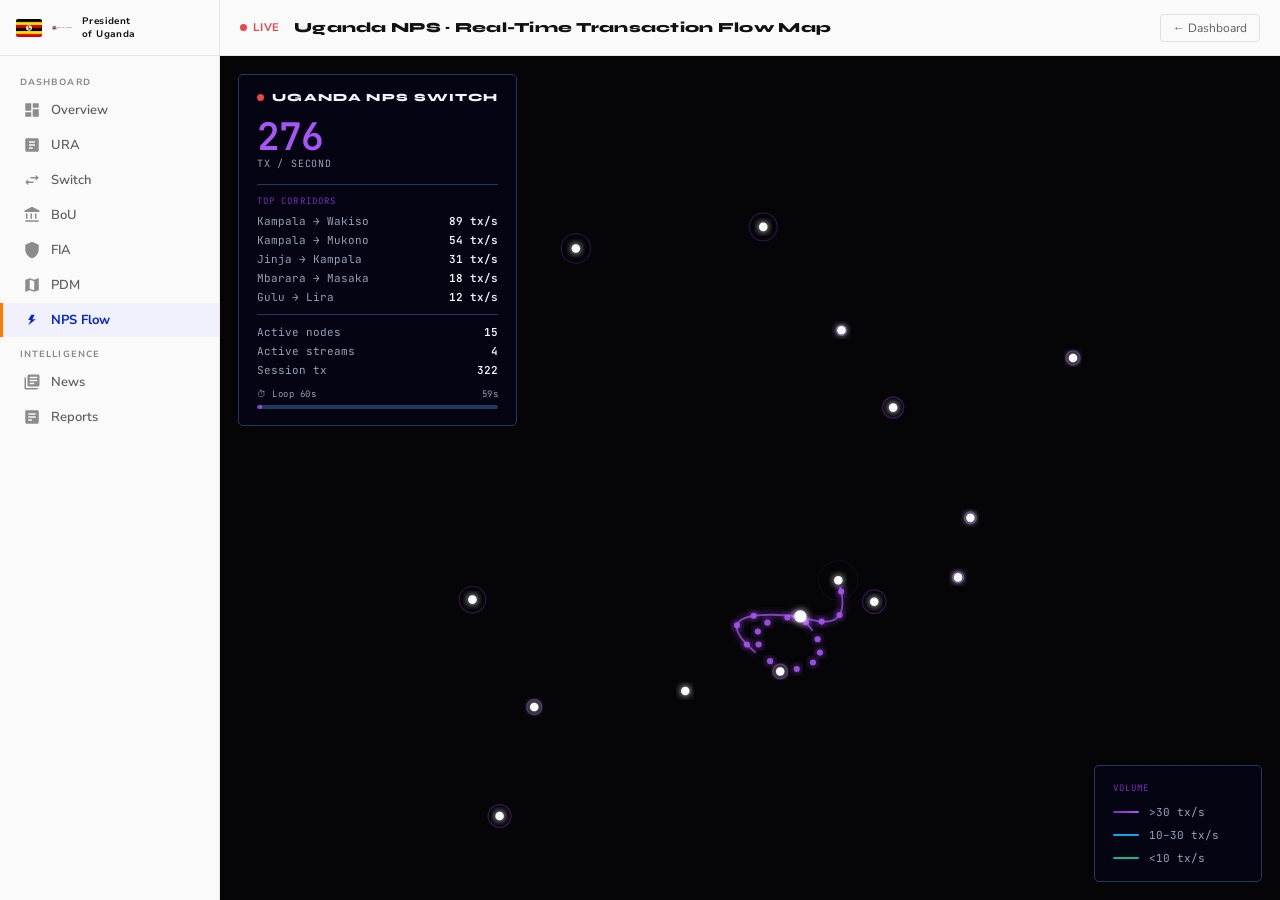
==== commit 57a885c0: "fix: increase district fill/stroke contrast on NPS flow map" ====
--- a/dashboards/nps-flow.html
+++ b/dashboards/nps-flow.html
@@ -266,9 +266,9 @@
   const isHub=HUB_NAMES.includes(name);
   const el=document.createElementNS(SVG_NS,'path');
   el.setAttribute('d',featToD(feat));
-  el.setAttribute('fill',isHub?'#111827':'#0D1117');
-  el.setAttribute('stroke',isHub?'#2D5A8E':'#1E3A5F');
-  el.setAttribute('stroke-width',isHub?'1.2':'0.5');
+  el.setAttribute('fill',isHub?'#0d2545':'#091628');
+  el.setAttribute('stroke',isHub?'#4A8EC4':'#1E3A5F');
+  el.setAttribute('stroke-width',isHub?'1.5':'0.8');
   if(isHub){
     el.style.cursor='pointer';
     const c=centroid(feat);
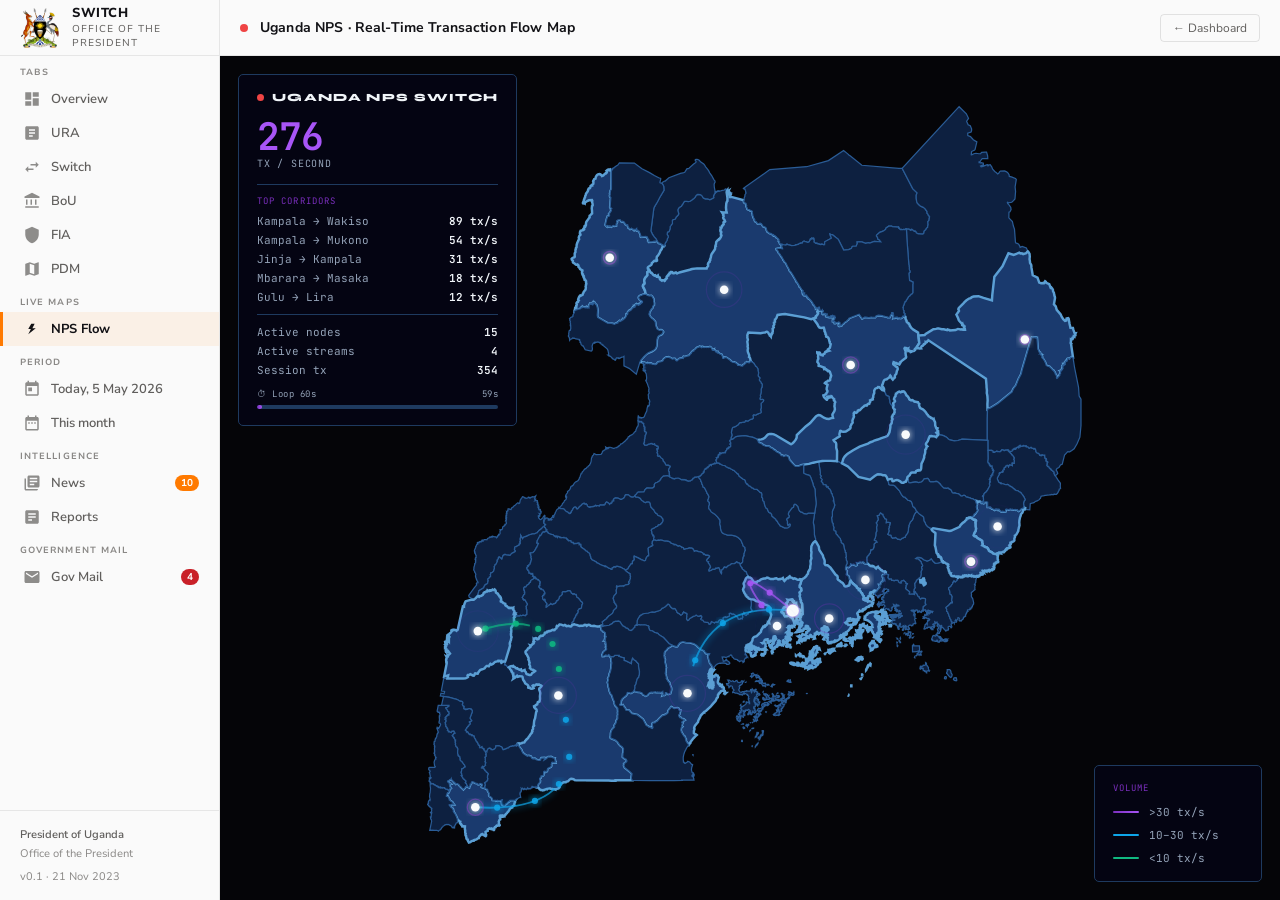
==== commit 67c1446a: "fix: replace ug.json with GADM Level-1 GeoJSON and match President dashboard chrome - Embed gadm41_U" ====
--- a/dashboards/nps-flow.html
+++ b/dashboards/nps-flow.html
@@ -21,22 +21,21 @@
 .pres-brand{
   grid-area:brand;background:#FAFAFA;
   border-right:1px solid rgba(0,0,0,.08);border-bottom:1px solid rgba(0,0,0,.08);
-  display:flex;align-items:center;gap:10px;padding:0 16px;
-}
-.brand-flag{width:26px;height:18px;object-fit:cover;border-radius:2px;flex-shrink:0}
-.brand-arms{width:20px;height:20px;object-fit:contain;flex-shrink:0}
-.brand-text{font-size:9.5px;font-weight:700;color:#121216;line-height:1.3;letter-spacing:.04em}
+  display:flex;align-items:center;gap:12px;padding:0 20px;
+}
+.brand-mark{width:40px;height:40px;object-fit:contain;flex-shrink:0}
+.brand-title{font-size:13px;font-weight:800;letter-spacing:.04em;text-transform:uppercase;color:#121216;line-height:1.3}
+.brand-sub{font-size:10px;letter-spacing:.10em;text-transform:uppercase;color:#605E5C}
 
 /* ── Topbar ─────────────────────────────────────────────────── */
 .pres-topbar{
   grid-area:topbar;background:#FAFAFA;
   border-bottom:1px solid rgba(0,0,0,.08);
-  display:flex;align-items:center;padding:0 20px;gap:14px;
-}
-.tb-live{display:flex;align-items:center;gap:6px;font-size:11px;font-weight:700;color:#EF4444;letter-spacing:.07em;text-transform:uppercase}
-.live-dot{width:7px;height:7px;border-radius:50%;background:#EF4444;flex-shrink:0;animation:livePulse 1.4s ease-in-out infinite}
-@keyframes livePulse{0%,100%{opacity:1;box-shadow:0 0 0 0 rgba(239,68,68,.5)}50%{opacity:.7;box-shadow:0 0 0 5px rgba(239,68,68,0)}}
-.tb-title{font-family:"Syne",sans-serif;font-weight:800;font-size:14px;color:#121216;letter-spacing:.02em}
+  display:flex;align-items:center;padding:0 20px;gap:12px;
+}
+.tb-live-dot{width:8px;height:8px;border-radius:50%;background:#EF4444;flex-shrink:0;animation:livePulse 1.4s ease-in-out infinite}
+@keyframes livePulse{0%,100%{opacity:1;box-shadow:0 0 0 0 rgba(239,68,68,.4)}50%{opacity:.7;box-shadow:0 0 0 5px rgba(239,68,68,0)}}
+.tb-title{font-size:14px;font-weight:700;color:#121216;letter-spacing:.01em;font-family:"Nunito Sans",sans-serif}
 .tb-back{
   margin-left:auto;font-size:12px;color:#605E5C;text-decoration:none;
   display:flex;align-items:center;gap:5px;padding:5px 12px;border-radius:4px;
@@ -48,7 +47,7 @@
 .pres-nav{
   grid-area:nav;background:#FAFAFA;
   border-right:1px solid rgba(0,0,0,.08);
-  padding:10px 0;display:flex;flex-direction:column;gap:1px;overflow-y:auto;
+  display:flex;flex-direction:column;overflow-y:auto;
 }
 .nav-sec{font-size:9px;font-weight:700;letter-spacing:.12em;text-transform:uppercase;color:#8A8886;padding:10px 20px 4px}
 .nav-item{
@@ -58,9 +57,11 @@
   cursor:pointer;border-left:3px solid transparent;transition:background .1s,color .1s;
 }
 .nav-item:hover{background:rgba(0,0,0,.04);color:#121216}
-.nav-item.active{background:#F1F1FD;color:#0728C8;border-left-color:#FF7A00;font-weight:700}
+.nav-item.active{background:rgba(255,122,0,.08);color:#121216;border-left-color:#FF7A00;font-weight:700}
 .nav-icon{width:18px;height:18px;flex-shrink:0;fill:currentColor;opacity:.7}
 .nav-item.active .nav-icon,.nav-item:hover .nav-icon{opacity:1}
+.nav-badge{margin-left:auto;font-size:10px;border-radius:8px;padding:1px 6px;font-weight:700;color:#fff}
+.nav-foot{margin-top:auto;padding:16px 20px;font-size:11px;color:#8A8886;border-top:1px solid rgba(0,0,0,.08);display:flex;flex-direction:column;gap:4px}
 
 /* ── Map area ───────────────────────────────────────────────── */
 #map-wrap{
@@ -113,21 +114,23 @@
 
 <!-- Brand -->
 <div class="pres-brand">
-  <img class="brand-flag" src="../assets/flag-uganda.png" alt=""/>
-  <img class="brand-arms" src="../assets/uganda-coat-of-arms.png" alt=""/>
-  <div class="brand-text">President<br>of Uganda</div>
+  <img class="brand-mark" src="../assets/Coat_of_arms_of_Uganda.svg.png" alt=""/>
+  <div>
+    <div class="brand-title">SWITCH</div>
+    <div class="brand-sub">Office of the President</div>
+  </div>
 </div>
 
 <!-- Topbar -->
 <div class="pres-topbar">
-  <span class="tb-live"><span class="live-dot"></span>Live</span>
+  <span class="tb-live-dot"></span>
   <span class="tb-title">Uganda NPS &middot; Real-Time Transaction Flow Map</span>
   <a class="tb-back" href="President.html">&larr; Dashboard</a>
 </div>
 
 <!-- Nav -->
 <nav class="pres-nav">
-  <div class="nav-sec">Dashboard</div>
+  <div class="nav-sec">Tabs</div>
   <a class="nav-item" href="President.html">
     <svg class="nav-icon" viewBox="0 0 24 24"><path d="M3 13h8V3H3v10zm0 8h8v-6H3v6zm10 0h8V11h-8v10zm0-18v6h8V3h-8z"/></svg>Overview
   </a>
@@ -146,16 +149,40 @@
   <a class="nav-item" href="President.html">
     <svg class="nav-icon" viewBox="0 0 24 24"><path d="M20.5 3l-.16.03L15 5.1 9 3 3.36 4.9c-.21.07-.36.25-.36.48V20.5c0 .28.22.5.5.5l.16-.03L9 18.9l6 2.1 5.64-1.9c.21-.07.36-.25.36-.48V3.5c0-.28-.22-.5-.5-.5zM15 19l-6-2.11V5l6 2.11V19z"/></svg>PDM
   </a>
+
+  <div class="nav-sec">Live Maps</div>
   <a class="nav-item active" href="nps-flow.html">
     <svg class="nav-icon" viewBox="0 0 24 24"><path d="M15.5 5H11L7 12h3.5L7 19l10-8h-4.5z"/></svg>NPS Flow
   </a>
+
+  <div class="nav-sec">Period</div>
+  <a class="nav-item" href="President.html">
+    <svg class="nav-icon" viewBox="0 0 24 24"><path d="M19 3h-1V1h-2v2H8V1H6v2H5c-1.11 0-1.99.9-1.99 2L3 19c0 1.1.89 2 2 2h14c1.1 0 2-.9 2-2V5c0-1.1-.9-2-2-2zm0 16H5V8h14v11zM7 10h5v5H7z"/></svg>Today, 5 May 2026
+  </a>
+  <a class="nav-item" href="President.html">
+    <svg class="nav-icon" viewBox="0 0 24 24"><path d="M9 11H7v2h2v-2zm4 0h-2v2h2v-2zm4 0h-2v2h2v-2zm2-7h-1V2h-2v2H8V2H6v2H5c-1.11 0-1.99.9-1.99 2L3 20c0 1.1.89 2 2 2h14c1.1 0 2-.9 2-2V6c0-1.1-.9-2-2-2zm0 16H5V9h14v11z"/></svg>This month
+  </a>
+
   <div class="nav-sec">Intelligence</div>
   <a class="nav-item" href="President.html">
     <svg class="nav-icon" viewBox="0 0 24 24"><path d="M4 6H2v14c0 1.1.9 2 2 2h14c1.1 0 2-.9 2-2H4V6zm16-4H8c-1.1 0-2 .9-2 2v12c0 1.1.9 2 2 2h12c1.1 0 2-.9 2-2V4c0-1.1-.9-2-2-2zm-1 9H9V9h10v2zm-4 4H9v-2h6v2zm4-8H9V5h10v2z"/></svg>News
+    <span class="nav-badge" style="background:#FF7A00">10</span>
   </a>
   <a class="nav-item" href="President.html">
     <svg class="nav-icon" viewBox="0 0 24 24"><path d="M19 3H5c-1.1 0-2 .9-2 2v14c0 1.1.9 2 2 2h14c1.1 0 2-.9 2-2V5c0-1.1-.9-2-2-2zm-7 14H7v-2h5v2zm5-4H7v-2h10v2zm0-4H7V7h10v2z"/></svg>Reports
   </a>
+
+  <div class="nav-sec">Government Mail</div>
+  <a class="nav-item" href="President.html">
+    <svg class="nav-icon" viewBox="0 0 24 24"><path d="M20 4H4c-1.1 0-1.99.9-1.99 2L2 18c0 1.1.9 2 2 2h16c1.1 0 2-.9 2-2V6c0-1.1-.9-2-2-2zm0 4l-8 5-8-5V6l8 5 8-5v2z"/></svg>Gov Mail
+    <span class="nav-badge" style="background:#C92028">4</span>
+  </a>
+
+  <div class="nav-foot">
+    <div style="font-weight:600;color:#605E5C">President of Uganda</div>
+    <div>Office of the President</div>
+    <div style="margin-top:4px">v0.1 &middot; 21 Nov 2023</div>
+  </div>
 </nav>
 
 <!-- Map -->
@@ -212,7 +239,7 @@
 
 <script>
 // ── GeoJSON ───────────────────────────────────────────────────────────────────
-const GEO = {"type":"FeatureCollection","features":[{"type":"Feature","properties":{"source":"https://simplemaps.com","id":"UG314","name":"Abim"},"geometry":{"type":"Polygon","coordinates":[[[33.9658,2.6167],[33.9658,2.6167]]]}},{"type":"Feature","properties":{"source":"https://simplemaps.com","id":"UG301","name":"Adjumani"},"geometry":{"type":"Polygon","coordinates":[[[32.0007,3.5768],[32.0007,3.5768]]]}},{"type":"Feature","properties":{"source":"https://simplemaps.com","id":"UG322","name":"Agago"},"geometry":{"type":"Polygon","coordinates":[[[33.5595,3.1489],[33.5595,3.1489]]]}},{"type":"Feature","properties":{"source":"https://simplemaps.com","id":"UG323","name":"Alebtong"},"geometry":{"type":"Polygon","coordinates":[[[33.535,2.352],[33.535,2.352]]]}},{"type":"Feature","properties":{"source":"https://simplemaps.com","id":"UG315","name":"Amolatar"},"geometry":{"type":"Polygon","coordinates":[[[32.9404,1.8134],[32.9404,1.8134]]]}},{"type":"Feature","properties":{"source":"https://simplemaps.com","id":"UG324","name":"Amudat"},"geometry":{"type":"MultiPolygon","coordinates":[[[[34.7776,1.3935],[34.7776,1.3935]]],[[[34.7766,1.3848],[34.7766,1.3848]]],[[[34.7815,1.3752],[34.7815,1.3752]]]]}},{"type":"Feature","properties":{"source":"https://simplemaps.com","id":"UG216","name":"Amuria"},"geometry":{"type":"Polygon","coordinates":[[[33.364,2.0279],[33.364,2.0279]]]}},{"type":"Feature","properties":{"source":"https://simplemaps.com","id":"UG316","name":"Amuru"},"geometry":{"type":"MultiPolygon","coordinates":[[[[31.4177,2.9523],[31.4177,2.9523]]],[[[32.3605,3.3006],[32.3605,3.3006]]],[[[32.3658,3.2987],[32.3658,3.2987]]],[[[32.3738,3.2973],[32.3738,3.2973]]],[[[32.3803,3.2929],[32.3803,3.2929]]],[[[32.3829,3.2907],[32.3829,3.2907]]]]}},{"type":"Feature","properties":{"source":"https://simplemaps.com","id":"UG302","name":"Apac"},"geometry":{"type":"Polygon","coordinates":[[[32.5871,1.6512],[32.5871,1.6512]]]}},{"type":"Feature","properties":{"source":"https://simplemaps.com","id":"UG303","name":"Arua"},"geometry":{"type":"Polygon","coordinates":[[[30.8029,3.1332],[30.8029,3.1332]]]}},{"type":"Feature","properties":{"source":"https://simplemaps.com","id":"UG217","name":"Budaka"},"geometry":{"type":"Polygon","coordinates":[[[34.1248,1.0744],[34.1248,1.0744]]]}},{"type":"Feature","properties":{"source":"https://simplemaps.com","id":"UG218","name":"Bududa"},"geometry":{"type":"Polygon","coordinates":[[[34.535,1.106],[34.535,1.106]]]}},{"type":"Feature","properties":{"source":"https://simplemaps.com","id":"UG201","name":"Bugiri"},"geometry":{"type":"Polygon","coordinates":[[[33.8593,0.6985],[33.8593,0.6985]]]}},{"type":"Feature","properties":{"source":"https://simplemaps.com","id":"UG235","name":"Bugweri"},"geometry":{"type":"Polygon","coordinates":[[[33.6401,0.7317],[33.6401,0.7317]]]}},{"type":"Feature","properties":{"source":"https://simplemaps.com","id":"UG420","name":"Buhweju"},"geometry":{"type":"Polygon","coordinates":[[[30.5063,-0.2611],[30.5063,-0.2611]]]}},{"type":"Feature","properties":{"source":"https://simplemaps.com","id":"UG117","name":"Buikwe"},"geometry":{"type":"Polygon","coordinates":[[[33.0847,0.5462],[33.0847,0.5462]]]}},{"type":"Feature","properties":{"source":"https://simplemaps.com","id":"UG219","name":"Bukedea"},"geometry":{"type":"Polygon","coordinates":[[[34.2296,1.5615],[34.2296,1.5615]]]}},{"type":"Feature","properties":{"source":"https://simplemaps.com","id":"UG118","name":"Bukomansimbi"},"geometry":{"type":"Polygon","coordinates":[[[31.6464,0.0394],[31.6464,0.0394]]]}},{"type":"Feature","properties":{"source":"https://simplemaps.com","id":"UG220","name":"Bukwo"},"geometry":{"type":"Polygon","coordinates":[[[34.7232,1.4376],[34.7232,1.4376]]]}},{"type":"Feature","properties":{"source":"https://simplemaps.com","id":"UG225","name":"Bulambuli"},"geometry":{"type":"Polygon","coordinates":[[[34.2445,1.291],[34.2445,1.291]]]}},{"type":"Feature","properties":{"source":"https://simplemaps.com","id":"UG416","name":"Buliisa"},"geometry":{"type":"Polygon","coordinates":[[[31.1044,1.8507],[31.1044,1.8507]]]}},{"type":"Feature","properties":{"source":"https://simplemaps.com","id":"UG401","name":"Bundibugyo"},"geometry":{"type":"Polygon","coordinates":[[[30.1469,0.8875],[30.1469,0.8875]]]}},{"type":"Feature","properties":{"source":"https://simplemaps.com","id":"UG430","name":"Bunyangabu"},"geometry":{"type":"Polygon","coordinates":[[[29.9817,0.4256],[29.9817,0.4256]]]}},{"type":"Feature","properties":{"source":"https://simplemaps.com","id":"UG402","name":"Bushenyi"},"geometry":{"type":"Polygon","coordinates":[[[30.1842,-0.2864],[30.1842,-0.2864]]]}},{"type":"Feature","properties":{"source":"https://simplemaps.com","id":"UG202","name":"Busia"},"geometry":{"type":"Polygon","coordinates":[[[33.9016,0.4817],[33.9016,0.4817]]]}},{"type":"Feature","properties":{"source":"https://simplemaps.com","id":"UG221","name":"Butaleja"},"geometry":{"type":"Polygon","coordinates":[[[33.8632,0.9423],[33.8632,0.9423]]]}},{"type":"Feature","properties":{"source":"https://simplemaps.com","id":"UG119","name":"Butambala"},"geometry":{"type":"Polygon","coordinates":[[[31.8715,0.0058],[31.8715,0.0058]]]}},{"type":"Feature","properties":{"source":"https://simplemaps.com","id":"UG233","name":"Butebo"},"geometry":{"type":"Polygon","coordinates":[[[34.1248,1.0744],[34.1248,1.0744]]]}},{"type":"Feature","properties":{"source":"https://simplemaps.com","id":"UG120","name":"Buvuma"},"geometry":{"type":"Polygon","coordinates":[[[32.8739,0.1131],[32.8739,0.1131]]]}},{"type":"Feature","properties":{"source":"https://simplemaps.com","id":"UG226","name":"Buyende"},"geometry":{"type":"Polygon","coordinates":[[[32.8203,1.475],[32.8203,1.475]]]}},{"type":"Feature","properties":{"source":"https://simplemaps.com","id":"UG317","name":"Dokolo"},"geometry":{"type":"Polygon","coordinates":[[[33.1355,2.1086],[33.1355,2.1086]]]}},{"type":"Feature","properties":{"source":"https://simplemaps.com","id":"UG121","name":"Gomba"},"geometry":{"type":"Polygon","coordinates":[[[31.6464,0.0394],[31.6464,0.0394]]]}},{"type":"Feature","properties":{"source":"https://simplemaps.com","id":"UG304","name":"Gulu"},"geometry":{"type":"Polygon","coordinates":[[[32.3601,3.3009],[32.3601,3.3009]]]}},{"type":"Feature","properties":{"source":"https://simplemaps.com","id":"UG403","name":"Hoima"},"geometry":{"type":"Polygon","coordinates":[[[31.1044,1.8507],[31.1044,1.8507]]]}},{"type":"Feature","properties":{"source":"https://simplemaps.com","id":"UG417","name":"Ibanda"},"geometry":{"type":"Polygon","coordinates":[[[30.5063,-0.2611],[30.5063,-0.2611]]]}},{"type":"Feature","properties":{"source":"https://simplemaps.com","id":"UG203","name":"Iganga"},"geometry":{"type":"Polygon","coordinates":[[[33.5641,0.8012],[33.5641,0.8012]]]}},{"type":"Feature","properties":{"source":"https://simplemaps.com","id":"UG418","name":"Isingiro"},"geometry":{"type":"Polygon","coordinates":[[[31.2693,-0.9959],[31.2693,-0.9959]]]}},{"type":"Feature","properties":{"source":"https://simplemaps.com","id":"UG204","name":"Jinja"},"geometry":{"type":"Polygon","coordinates":[[[33.2822,0.3889],[33.2822,0.3889]]]}},{"type":"Feature","properties":{"source":"https://simplemaps.com","id":"UG318","name":"Kaabong"},"geometry":{"type":"Polygon","coordinates":[[[33.8613,4.1033],[33.8613,4.1033]]]}},{"type":"Feature","properties":{"source":"https://simplemaps.com","id":"UG404","name":"Kabale"},"geometry":{"type":"Polygon","coordinates":[[[30.1696,-1.2751],[30.1696,-1.2751]]]}},{"type":"Feature","properties":{"source":"https://simplemaps.com","id":"UG405","name":"Kabarole"},"geometry":{"type":"Polygon","coordinates":[[[30.1196,0.6236],[30.1196,0.6236]]]}},{"type":"Feature","properties":{"source":"https://simplemaps.com","id":"UG213","name":"Kaberamaido"},"geometry":{"type":"Polygon","coordinates":[[[32.9737,1.4772],[32.9737,1.4772]]]}},{"type":"Feature","properties":{"source":"https://simplemaps.com","id":"UG427","name":"Kagadi"},"geometry":{"type":"Polygon","coordinates":[[[30.5613,0.9405],[30.5613,0.9405]]]}},{"type":"Feature","properties":{"source":"https://simplemaps.com","id":"UG428","name":"Kakumiro"},"geometry":{"type":"Polygon","coordinates":[[[31.1199,1.0103],[31.1199,1.0103]]]}},{"type":"Feature","properties":{"source":"https://simplemaps.com","id":"UG237","name":"Kalaki"},"geometry":{"type":"Polygon","coordinates":[[[33.2905,2.0394],[33.2905,2.0394]]]}},{"type":"Feature","properties":{"source":"https://simplemaps.com","id":"UG101","name":"Kalangala"},"geometry":{"type":"Polygon","coordinates":[[[32.8762,-0.1497],[32.8762,-0.1497]]]}},{"type":"Feature","properties":{"source":"https://simplemaps.com","id":"UG222","name":"Kaliro"},"geometry":{"type":"Polygon","coordinates":[[[33.335,1.0773],[33.335,1.0773]]]}},{"type":"Feature","properties":{"source":"https://simplemaps.com","id":"UG122","name":"Kalungu"},"geometry":{"type":"Polygon","coordinates":[[[31.721,-0.2548],[31.721,-0.2548]]]}},{"type":"Feature","properties":{"source":"https://simplemaps.com","id":"UG102","name":"Kampala"},"geometry":{"type":"Polygon","coordinates":[[[32.6688,0.2746],[32.6688,0.2746]]]}},{"type":"Feature","properties":{"source":"https://simplemaps.com","id":"UG205","name":"Kamuli"},"geometry":{"type":"Polygon","coordinates":[[[32.9354,1.2226],[32.9354,1.2226]]]}},{"type":"Feature","properties":{"source":"https://simplemaps.com","id":"UG413","name":"Kamwenge"},"geometry":{"type":"Polygon","coordinates":[[[30.6049,0.1652],[30.6049,0.1652]]]}},{"type":"Feature","properties":{"source":"https://simplemaps.com","id":"UG414","name":"Kanungu"},"geometry":{"type":"Polygon","coordinates":[[[29.5919,-1.0134],[29.5919,-1.0134]]]}},{"type":"Feature","properties":{"source":"https://simplemaps.com","id":"UG206","name":"Kapchorwa"},"geometry":{"type":"Polygon","coordinates":[[[34.5365,1.18],[34.5365,1.18]]]}},{"type":"Feature","properties":{"source":"https://simplemaps.com","id":"UG236","name":"Kapelebyong"},"geometry":{"type":"Polygon","coordinates":[[[33.736,2.4175],[33.736,2.4175]]]}},{"type":"Feature","properties":{"source":"https://simplemaps.com","id":"UG335","name":"Karenga"},"geometry":{"type":"Polygon","coordinates":[[[33.8613,4.1033],[33.8613,4.1033]]]}},{"type":"Feature","properties":{"source":"https://simplemaps.com","id":"UG406","name":"Kasese"},"geometry":{"type":"Polygon","coordinates":[[[29.944,0.4054],[29.944,0.4054]]]}},{"type":"Feature","properties":{"source":"https://simplemaps.com","id":"UG126","name":"Kassanda"},"geometry":{"type":"Polygon","coordinates":[[[31.8028,0.2834],[31.8028,0.2834]]]}},{"type":"Feature","properties":{"source":"https://simplemaps.com","id":"UG207","name":"Katakwi"},"geometry":{"type":"Polygon","coordinates":[[[33.8106,1.7152],[33.8106,1.7152]]]}},{"type":"Feature","properties":{"source":"https://simplemaps.com","id":"UG112","name":"Kayunga"},"geometry":{"type":"Polygon","coordinates":[[[32.6964,1.4507],[32.6964,1.4507]]]}},{"type":"Feature","properties":{"source":"https://simplemaps.com","id":"UG433","name":"Kazo"},"geometry":{"type":"Polygon","coordinates":[[[30.6254,-0.1639],[30.6254,-0.1639]]]}},{"type":"Feature","properties":{"source":"https://simplemaps.com","id":"UG407","name":"Kibaale"},"geometry":{"type":"Polygon","coordinates":[[[30.8289,0.8393],[30.8289,0.8393]]]}},{"type":"Feature","properties":{"source":"https://simplemaps.com","id":"UG103","name":"Kiboga"},"geometry":{"type":"Polygon","coordinates":[[[31.9094,0.6241],[31.9094,0.6241]]]}},{"type":"Feature","properties":{"source":"https://simplemaps.com","id":"UG227","name":"Kibuku"},"geometry":{"type":"Polygon","coordinates":[[[33.9322,1.1654],[33.9322,1.1654]]]}},{"type":"Feature","properties":{"source":"https://simplemaps.com","id":"UG432","name":"Kikuube"},"geometry":{"type":"Polygon","coordinates":[[[30.8034,1.5469],[30.8034,1.5469]]]}},{"type":"Feature","properties":{"source":"https://simplemaps.com","id":"UG419","name":"Kiruhura"},"geometry":{"type":"Polygon","coordinates":[[[30.6083,-0.2085],[30.6083,-0.2085]]]}},{"type":"Feature","properties":{"source":"https://simplemaps.com","id":"UG421","name":"Kiryandongo"},"geometry":{"type":"Polygon","coordinates":[[[32.3528,2.0744],[32.3528,2.0744]]]}},{"type":"Feature","properties":{"source":"https://simplemaps.com","id":"UG408","name":"Kisoro"},"geometry":{"type":"Polygon","coordinates":[[[29.5919,-1.0134],[29.5919,-1.0134]]]}},{"type":"Feature","properties":{"source":"https://simplemaps.com","id":"UG434","name":"Kitagwenda"},"geometry":{"type":"Polygon","coordinates":[[[30.4721,0.1044],[30.4721,0.1044]]]}},{"type":"Feature","properties":{"source":"https://simplemaps.com","id":"UG305","name":"Kitgum"},"geometry":{"type":"Polygon","coordinates":[[[33.5505,3.2815],[33.5505,3.2815]]]}},{"type":"Feature","properties":{"source":"https://simplemaps.com","id":"UG319","name":"Koboko"},"geometry":{"type":"Polygon","coordinates":[[[31.1005,3.7358],[31.1005,3.7358]]]}},{"type":"Feature","properties":{"source":"https://simplemaps.com","id":"UG325","name":"Kole"},"geometry":{"type":"Polygon","coordinates":[[[32.6247,2.1446],[32.6247,2.1446]]]}},{"type":"Feature","properties":{"source":"https://simplemaps.com","id":"UG306","name":"Kotido"},"geometry":{"type":"Polygon","coordinates":[[[33.9658,2.6167],[33.9658,2.6167]]]}},{"type":"Feature","properties":{"source":"https://simplemaps.com","id":"UG208","name":"Kumi"},"geometry":{"type":"Polygon","coordinates":[[[34.2295,1.5793],[34.2295,1.5793]]]}},{"type":"Feature","properties":{"source":"https://simplemaps.com","id":"UG333","name":"Kwania"},"geometry":{"type":"Polygon","coordinates":[[[32.9404,1.8134],[32.9404,1.8134]]]}},{"type":"Feature","properties":{"source":"https://simplemaps.com","id":"UG228","name":"Kween"},"geometry":{"type":"Polygon","coordinates":[[[34.6232,1.5691],[34.6232,1.5691]]]}},{"type":"Feature","properties":{"source":"https://simplemaps.com","id":"UG123","name":"Kyankwanzi"},"geometry":{"type":"MultiPolygon","coordinates":[[[[31.4184,1.269],[31.4184,1.269]]],[[[31.749,0.8851],[31.749,0.8851]]]]}},{"type":"Feature","properties":{"source":"https://simplemaps.com","id":"UG422","name":"Kyegegwa"},"geometry":{"type":"Polygon","coordinates":[[[30.7685,0.2028],[30.7685,0.2028]]]}},{"type":"Feature","properties":{"source":"https://simplemaps.com","id":"UG415","name":"Kyenjojo"},"geometry":{"type":"Polygon","coordinates":[[[30.4643,0.5725],[30.4643,0.5725]]]}},{"type":"Feature","properties":{"source":"https://simplemaps.com","id":"UG125","name":"Kyotera"},"geometry":{"type":"Polygon","coordinates":[[[32.0005,-0.8187],[32.0005,-0.8187]]]}},{"type":"Feature","properties":{"source":"https://simplemaps.com","id":"UG326","name":"Lamwo"},"geometry":{"type":"Polygon","coordinates":[[[32.3601,3.3009],[32.3601,3.3009]]]}},{"type":"Feature","properties":{"source":"https://simplemaps.com","id":"UG307","name":"Lira"},"geometry":{"type":"Polygon","coordinates":[[[33.01,2.4971],[33.01,2.4971]]]}},{"type":"Feature","properties":{"source":"https://simplemaps.com","id":"UG229","name":"Luuka"},"geometry":{"type":"Polygon","coordinates":[[[33.3068,0.9846],[33.3068,0.9846]]]}},{"type":"Feature","properties":{"source":"https://simplemaps.com","id":"UG104","name":"Luwero"},"geometry":{"type":"Polygon","coordinates":[[[32.788,1.0751],[32.788,1.0751]]]}},{"type":"Feature","properties":{"source":"https://simplemaps.com","id":"UG124","name":"Lwengo"},"geometry":{"type":"Polygon","coordinates":[[[31.5972,-0.2957],[31.5972,-0.2957]]]}},{"type":"Feature","properties":{"source":"https://simplemaps.com","id":"UG114","name":"Lyantonde"},"geometry":{"type":"Polygon","coordinates":[[[31.1547,-0.49],[31.1547,-0.49]]]}},{"type":"Feature","properties":{"source":"https://simplemaps.com","id":"UG336","name":"Madi Okollo"},"geometry":{"type":"Polygon","coordinates":[[[31.5391,3.1507],[31.5391,3.1507]]]}},{"type":"Feature","properties":{"source":"https://simplemaps.com","id":"UG223","name":"Manafwa"},"geometry":{"type":"Polygon","coordinates":[[[34.2843,0.9625],[34.2843,0.9625]]]}},{"type":"Feature","properties":{"source":"https://simplemaps.com","id":"UG320","name":"Maracha"},"geometry":{"type":"Polygon","coordinates":[[[31.0696,3.2956],[31.0696,3.2956]]]}},{"type":"Feature","properties":{"source":"https://simplemaps.com","id":"UG105","name":"Masaka"},"geometry":{"type":"Polygon","coordinates":[[[31.7123,-0.3044],[31.7123,-0.3044]]]}},{"type":"Feature","properties":{"source":"https://simplemaps.com","id":"UG409","name":"Masindi"},"geometry":{"type":"Polygon","coordinates":[[[31.3897,1.6963],[31.3897,1.6963]]]}},{"type":"Feature","properties":{"source":"https://simplemaps.com","id":"UG214","name":"Mayuge"},"geometry":{"type":"Polygon","coordinates":[[[33.6137,0.4635],[33.6137,0.4635]]]}},{"type":"Feature","properties":{"source":"https://simplemaps.com","id":"UG209","name":"Mbale"},"geometry":{"type":"Polygon","coordinates":[[[34.0812,1.0404],[34.0812,1.0404]]]}},{"type":"Feature","properties":{"source":"https://simplemaps.com","id":"UG410","name":"Mbarara"},"geometry":{"type":"Polygon","coordinates":[[[30.4572,-0.4293],[30.4572,-0.4293]]]}},{"type":"Feature","properties":{"source":"https://simplemaps.com","id":"UG423","name":"Mitooma"},"geometry":{"type":"Polygon","coordinates":[[[29.9342,-0.4935],[29.9342,-0.4935]]]}},{"type":"Feature","properties":{"source":"https://simplemaps.com","id":"UG115","name":"Mityana"},"geometry":{"type":"Polygon","coordinates":[[[32.2681,0.3175],[32.2681,0.3175]]]}},{"type":"Feature","properties":{"source":"https://simplemaps.com","id":"UG308","name":"Moroto"},"geometry":{"type":"Polygon","coordinates":[[[34.9339,2.2825],[34.9339,2.2825]]]}},{"type":"Feature","properties":{"source":"https://simplemaps.com","id":"UG309","name":"Moyo"},"geometry":{"type":"Polygon","coordinates":[[[32.0007,3.5768],[32.0007,3.5768]]]}},{"type":"Feature","properties":{"source":"https://simplemaps.com","id":"UG106","name":"Mpigi"},"geometry":{"type":"Polygon","coordinates":[[[31.8715,0.0058],[31.8715,0.0058]]]}},{"type":"Feature","properties":{"source":"https://simplemaps.com","id":"UG107","name":"Mubende"},"geometry":{"type":"Polygon","coordinates":[[[31.5703,0.3677],[31.5703,0.3677]]]}},{"type":"Feature","properties":{"source":"https://simplemaps.com","id":"UG108","name":"Mukono"},"geometry":{"type":"Polygon","coordinates":[[[32.9837,0.555],[32.9837,0.555]]]}},{"type":"Feature","properties":{"source":"https://simplemaps.com","id":"UG334","name":"Nabilatuk"},"geometry":{"type":"Polygon","coordinates":[[[34.2222,1.6402],[34.2222,1.6402]]]}},{"type":"Feature","properties":{"source":"https://simplemaps.com","id":"UG311","name":"Nakapiripirit"},"geometry":{"type":"Polygon","coordinates":[[[34.7979,2.1229],[34.7979,2.1229]]]}},{"type":"Feature","properties":{"source":"https://simplemaps.com","id":"UG116","name":"Nakaseke"},"geometry":{"type":"Polygon","coordinates":[[[32.1717,0.6822],[32.1717,0.6822]]]}},{"type":"Feature","properties":{"source":"https://simplemaps.com","id":"UG109","name":"Nakasongola"},"geometry":{"type":"Polygon","coordinates":[[[32.3125,1.6432],[32.3125,1.6432]]]}},{"type":"Feature","properties":{"source":"https://simplemaps.com","id":"UG230","name":"Namayingo"},"geometry":{"type":"Polygon","coordinates":[[[33.6939,0.3042],[33.6939,0.3042]]]}},{"type":"Feature","properties":{"source":"https://simplemaps.com","id":"UG234","name":"Namisindwa"},"geometry":{"type":"Polygon","coordinates":[[[34.3563,0.9806],[34.3563,0.9806]]]}},{"type":"Feature","properties":{"source":"https://simplemaps.com","id":"UG224","name":"Namutumba"},"geometry":{"type":"Polygon","coordinates":[[[33.8593,0.6985],[33.8593,0.6985]]]}},{"type":"Feature","properties":{"source":"https://simplemaps.com","id":"UG327","name":"Napak"},"geometry":{"type":"Polygon","coordinates":[[[33.8494,2.3438],[33.8494,2.3438]]]}},{"type":"Feature","properties":{"source":"https://simplemaps.com","id":"UG310","name":"Nebbi"},"geometry":{"type":"Polygon","coordinates":[[[31.0205,2.5752],[31.0205,2.5752]]]}},{"type":"Feature","properties":{"source":"https://simplemaps.com","id":"UG231","name":"Ngora"},"geometry":{"type":"Polygon","coordinates":[[[33.8118,1.6789],[33.8118,1.6789]]]}},{"type":"Feature","properties":{"source":"https://simplemaps.com","id":"UG424","name":"Ntoroko"},"geometry":{"type":"Polygon","coordinates":[[[30.1644,0.7326],[30.1644,0.7326]]]}},{"type":"Feature","properties":{"source":"https://simplemaps.com","id":"UG411","name":"Ntungamo"},"geometry":{"type":"Polygon","coordinates":[[[30.6029,-0.8674],[30.6029,-0.8674]]]}},{"type":"Feature","properties":{"source":"https://simplemaps.com","id":"UG328","name":"Nwoya"},"geometry":{"type":"Polygon","coordinates":[[[31.4423,2.6769],[31.4423,2.6769]]]}},{"type":"Feature","properties":{"source":"https://simplemaps.com","id":"UG337","name":"Obongi"},"geometry":{"type":"Polygon","coordinates":[[[31.7694,3.5087],[31.7694,3.5087]]]}},{"type":"Feature","properties":{"source":"https://simplemaps.com","id":"UG331","name":"Omoro"},"geometry":{"type":"Polygon","coordinates":[[[32.1985,2.7578],[32.1985,2.7578]]]}},{"type":"Feature","properties":{"source":"https://simplemaps.com","id":"UG329","name":"Otuke"},"geometry":{"type":"Polygon","coordinates":[[[33.533,2.6037],[33.533,2.6037]]]}},{"type":"Feature","properties":{"source":"https://simplemaps.com","id":"UG321","name":"Oyam"},"geometry":{"type":"Polygon","coordinates":[[[32.5768,2.2186],[32.5768,2.2186]]]}},{"type":"Feature","properties":{"source":"https://simplemaps.com","id":"UG312","name":"Pader"},"geometry":{"type":"MultiPolygon","coordinates":[[[[33.1313,3.074],[33.1313,3.074]]],[[[32.4969,3.1749],[32.4969,3.1749]]],[[[32.4998,3.1687],[32.4998,3.1687]]],[[[32.5028,3.1646],[32.5028,3.1646]]],[[[32.5006,3.1319],[32.5006,3.1319]]]]}},{"type":"Feature","properties":{"source":"https://simplemaps.com","id":"UG332","name":"Pakwach"},"geometry":{"type":"Polygon","coordinates":[[[31.3869,2.7756],[31.3869,2.7756]]]}},{"type":"Feature","properties":{"source":"https://simplemaps.com","id":"UG210","name":"Pallisa"},"geometry":{"type":"Polygon","coordinates":[[[33.8813,1.2671],[33.8813,1.2671]]]}},{"type":"Feature","properties":{"source":"https://simplemaps.com","id":"UG110","name":"Rakai"},"geometry":{"type":"Polygon","coordinates":[[[31.2693,-0.9959],[31.2693,-0.9959]]]}},{"type":"Feature","properties":{"source":"https://simplemaps.com","id":"UG429","name":"Rubanda"},"geometry":{"type":"Polygon","coordinates":[[[30.0239,-1.202],[30.0239,-1.202]]]}},{"type":"Feature","properties":{"source":"https://simplemaps.com","id":"UG425","name":"Rubirizi"},"geometry":{"type":"Polygon","coordinates":[[[30.2841,-0.2113],[30.2841,-0.2113]]]}},{"type":"Feature","properties":{"source":"https://simplemaps.com","id":"UG431","name":"Rukiga"},"geometry":{"type":"Polygon","coordinates":[[[30.1696,-1.2751],[30.1696,-1.2751]]]}},{"type":"Feature","properties":{"source":"https://simplemaps.com","id":"UG412","name":"Rukungiri"},"geometry":{"type":"Polygon","coordinates":[[[29.9365,-0.4489],[29.9365,-0.4489]]]}},{"type":"Feature","properties":{"source":"https://simplemaps.com","id":"UG435","name":"Rwampara"},"geometry":{"type":"Polygon","coordinates":[[[30.641,-0.7662],[30.641,-0.7662]]]}},{"type":"Feature","properties":{"source":"https://simplemaps.com","id":"UG232","name":"Serere"},"geometry":{"type":"Polygon","coordinates":[[[33.3954,1.3339],[33.3954,1.3339]]]}},{"type":"Feature","properties":{"source":"https://simplemaps.com","id":"UG426","name":"Sheema"},"geometry":{"type":"Polygon","coordinates":[[[30.3057,-0.4335],[30.3057,-0.4335]]]}},{"type":"Feature","properties":{"source":"https://simplemaps.com","id":"UG215","name":"Sironko"},"geometry":{"type":"Polygon","coordinates":[[[34.5264,1.119],[34.5264,1.119]]]}},{"type":"Feature","properties":{"source":"https://simplemaps.com","id":"UG211","name":"Soroti"},"geometry":{"type":"Polygon","coordinates":[[[33.4395,1.8968],[33.4395,1.8968]]]}},{"type":"Feature","properties":{"source":"https://simplemaps.com","id":"UG111","name":"Ssembabule"},"geometry":{"type":"Polygon","coordinates":[[[31.6009,0.05],[31.6009,0.05]]]}},{"type":"Feature","properties":{"source":"https://simplemaps.com","id":"UG212","name":"Tororo"},"geometry":{"type":"Polygon","coordinates":[[[33.9787,0.578],[33.9787,0.578]]]}},{"type":"Feature","properties":{"source":"https://simplemaps.com","id":"UG113","name":"Wakiso"},"geometry":{"type":"Polygon","coordinates":[[[32.501,-0.1525],[32.501,-0.1525]]]}},{"type":"Feature","properties":{"source":"https://simplemaps.com","id":"UG313","name":"Yumbe"},"geometry":{"type":"Polygon","coordinates":[[[31.4088,3.184],[31.4088,3.184]]]}},{"type":"Feature","properties":{"source":"https://simplemaps.com","id":"UG330","name":"Zombo"},"geometry":{"type":"Polygon","coordinates":[[[30.792,2.6444],[30.792,2.6444]]]}}]};
+const GEO = {"type":"FeatureCollection","features":[{"type":"Feature","properties":{"name":"Adjumani"},"geometry":{"type":"MultiPolygon","coordinates":[[[[31.7872,3.5251],[31.7931,3.5296],[31.8016,3.5439],[31.8118,3.5508],[31.8178,3.5527],[31.8355,3.5523],[31.8512,3.5429],[31.861,3.5273],[31.8684,3.5223],[31.8792,3.5188],[31.8976,3.5173],[31.9134,3.5118],[31.9168,3.5119],[31.9382,3.5209],[31.9487,3.5273],[31.9467,3.5397],[31.9503,3.5489],[31.964,3.5675],[31.97,3.5722],[31.9846,3.5783],[31.9966,3.5782],[32.0199,3.5847],[32.0334,3.586],[32.0398,3.5892],[32.0439,3.5954],[32.0455,3.5947],[32.0445,3.5907],[32.0461,3.5898],[32.0476,3.592],[32.0529,3.5939],[32.0529,3.5895],[32.0539,3.5905],[32.0559,3.589],[32.057,3.5904],[32.0601,3.5879],[32.0569,3.584],[32.0617,3.5831],[32.0574,3.5773],[32.0557,3.5711],[32.0629,3.5275],[32.0629,3.5028],[32.0596,3.5001],[32.0554,3.4905],[32.053,3.4786],[32.051,3.4503],[32.0525,3.43],[32.0568,3.4129],[32.0219,3.413],[32.0167,3.4142],[32.0293,3.3955],[32.0273,3.3918],[32.0301,3.3874],[32.0312,3.3813],[32.0266,3.3734],[32.0286,3.3695],[32.0276,3.3673],[32.0313,3.3619],[32.0377,3.3571],[32.0429,3.3423],[32.0406,3.3398],[32.0337,3.3387],[32.0297,3.3358],[32.032,3.3323],[32.0305,3.3251],[32.0314,3.3212],[32.0258,3.3178],[32.0259,3.3154],[32.0196,3.3107],[32.0202,3.308],[32.0162,3.3063],[32.0164,3.3013],[32.011,3.2963],[32.0126,3.2944],[32.0117,3.2916],[32.0086,3.2903],[32.0059,3.2915],[32.0071,3.2829],[32.0037,3.278],[32.004,3.2683],[32.0104,3.2628],[32.0114,3.2591],[32.0111,3.2563],[32.009,3.2566],[32.0077,3.2549],[32.0089,3.2515],[32.008,3.24],[32.0125,3.2348],[32.008,3.2215],[32.0039,3.2184],[32.0012,3.2116],[31.9931,3.2065],[31.9934,3.2032],[31.9892,3.1997],[31.9841,3.1987],[31.9698,3.1849],[31.9677,3.1763],[31.9679,3.169],[31.9634,3.1543],[31.9654,3.151],[31.9622,3.1492],[31.9586,3.127],[31.9299,3.0888],[31.9278,3.0785],[31.9249,3.0741],[31.9262,3.0701],[31.9224,3.056],[31.9196,3.0514],[31.9199,3.0462],[31.9175,3.0448],[31.9147,3.0331],[31.9106,3.0292],[31.9118,3.027],[31.9083,3.0253],[31.9029,3.019],[31.9027,3.0142],[31.8999,3.0108],[31.9024,3.0049],[31.9017,2.9964],[31.8922,2.9847],[31.8894,2.9786],[31.8107,2.9783],[31.7682,2.9733],[31.7495,2.9676],[31.6628,2.9471],[31.6578,2.9458],[31.6549,2.9427],[31.6484,2.9425],[31.6441,2.9396],[31.6399,2.9401],[31.634,2.9469],[31.6279,2.9456],[31.6192,2.9403],[31.6124,2.94],[31.6098,2.9412],[31.6048,2.9483],[31.5962,2.9501],[31.5912,2.9494],[31.5875,2.9457],[31.5869,2.9421],[31.5846,2.9416],[31.5854,2.9386],[31.5753,2.9335],[31.5734,2.9252],[31.5679,2.9247],[31.5625,2.9194],[31.5628,2.9161],[31.5579,2.9135],[31.5583,2.9085],[31.557,2.9081],[31.5556,2.9029],[31.5577,2.9004],[31.5573,2.8989],[31.5532,2.8975],[31.5493,2.8947],[31.5477,2.8911],[31.5455,2.8906],[31.5452,2.8872],[31.5418,2.8817],[31.5401,2.8812],[31.536,2.8846],[31.5284,2.8872],[31.5207,2.8855],[31.5174,2.883],[31.5147,2.8839],[31.5005,2.896],[31.5023,2.898],[31.5022,2.9014],[31.5,2.9038],[31.5,2.9067],[31.4871,2.9114],[31.4881,2.9162],[31.4852,2.92],[31.4806,2.9122],[31.4755,2.9132],[31.4737,2.9156],[31.4743,2.9176],[31.4727,2.9167],[31.47,2.9196],[31.4658,2.9197],[31.4632,2.9216],[31.4639,2.9237],[31.4627,2.9251],[31.4568,2.9217],[31.4528,2.9238],[31.4459,2.929],[31.4316,2.9445],[31.4261,2.945],[31.4174,2.9548],[31.4138,2.9681],[31.4106,2.9717],[31.4024,2.9736],[31.4003,2.9825],[31.4011,2.9855],[31.4056,2.9907],[31.4294,3.0053],[31.434,3.0127],[31.4346,3.0199],[31.4422,3.0251],[31.454,3.0368],[31.46,3.0382],[31.4742,3.0365],[31.4778,3.0385],[31.4771,3.0449],[31.4735,3.0535],[31.4768,3.07],[31.4858,3.0781],[31.5013,3.1011],[31.5062,3.1159],[31.5154,3.1269],[31.5236,3.1459],[31.5295,3.1492],[31.536,3.1498],[31.5424,3.1589],[31.5427,3.1652],[31.5452,3.1714],[31.5612,3.1959],[31.5635,3.2101],[31.5692,3.2183],[31.5709,3.2247],[31.5681,3.2328],[31.5622,3.241],[31.5625,3.2531],[31.5661,3.2605],[31.5763,3.2639],[31.5797,3.2668],[31.586,3.2874],[31.5863,3.3031],[31.5934,3.3108],[31.5979,3.3187],[31.6052,3.3261],[31.6037,3.3458],[31.6051,3.3515],[31.6097,3.3563],[31.6219,3.3585],[31.6288,3.3627],[31.6327,3.3673],[31.636,3.3747],[31.6499,3.3887],[31.6572,3.3988],[31.6576,3.4083],[31.6529,3.4193],[31.6505,3.4296],[31.6519,3.4364],[31.6602,3.4495],[31.6651,3.4538],[31.6803,3.4606],[31.6865,3.4714],[31.6945,3.4809],[31.6989,3.4917],[31.7065,3.4999],[31.7234,3.4998],[31.7349,3.4966],[31.7505,3.4999],[31.7656,3.5087],[31.7733,3.5161],[31.7822,3.5187],[31.7872,3.5251]]]]}},{"type":"Feature","properties":{"name":"Apac"},"geometry":{"type":"MultiPolygon","coordinates":[[[[32.2501,1.6701],[32.2095,1.6779],[32.1879,1.6776],[32.1374,1.6725],[32.126,1.667],[32.1073,1.6518],[32.1021,1.6495],[32.0958,1.6503],[32.0918,1.6565],[32.0921,1.6606],[32.0976,1.6719],[32.1007,1.6826],[32.095,1.7027],[32.0983,1.7232],[32.1019,1.7349],[32.1065,1.7421],[32.1267,1.7491],[32.151,1.7644],[32.1656,1.7798],[32.1779,1.7806],[32.194,1.7849],[32.2056,1.7844],[32.2083,1.7863],[32.2127,1.7944],[32.216,1.7962],[32.2327,1.7926],[32.2562,1.8055],[32.2712,1.8096],[32.2773,1.8166],[32.2775,1.8246],[32.2749,1.834],[32.2782,1.84],[32.283,1.8416],[32.2922,1.8386],[32.2998,1.8397],[32.3161,1.848],[32.3387,1.856],[32.3412,1.8586],[32.343,1.8652],[32.3385,1.8796],[32.3434,1.8985],[32.3416,1.9262],[32.3438,1.9319],[32.3558,1.9409],[32.3627,1.9508],[32.3625,1.9566],[32.3578,1.96],[32.352,1.9608],[32.3391,1.9583],[32.3338,1.9615],[32.3328,1.9704],[32.3384,1.9799],[32.3357,1.9913],[32.3427,2.0167],[32.3431,2.0383],[32.3443,2.0448],[32.3494,2.0558],[32.3522,2.0763],[32.3509,2.0801],[32.3426,2.0861],[32.3411,2.0937],[32.3295,2.1061],[32.3278,2.113],[32.332,2.1278],[32.3203,2.1391],[32.3181,2.1435],[32.3177,2.1497],[32.3204,2.1585],[32.3214,2.1693],[32.3161,2.1886],[32.3162,2.1978],[32.3033,2.2157],[32.2963,2.2183],[32.2959,2.2232],[32.2901,2.2283],[32.2835,2.2406],[32.2725,2.2487],[32.2621,2.2531],[32.2611,2.256],[32.2582,2.2568],[32.2575,2.2596],[32.2558,2.2603],[32.2529,2.2727],[32.2485,2.2832],[32.246,2.2873],[32.2418,2.2899],[32.2434,2.2972],[32.2424,2.305],[32.2393,2.3095],[32.2314,2.3325],[32.2303,2.347],[32.2324,2.3517],[32.2328,2.3607],[32.2296,2.3742],[32.2312,2.3804],[32.2311,2.3902],[32.2272,2.4099],[32.2331,2.4236],[32.2279,2.4416],[32.229,2.4466],[32.2279,2.4574],[32.2353,2.4769],[32.237,2.4797],[32.2464,2.4796],[32.3382,2.4745],[32.374,2.4803],[32.3865,2.4855],[32.3929,2.486],[32.402,2.4784],[32.4074,2.4668],[32.413,2.4626],[32.4147,2.4562],[32.4195,2.4547],[32.4244,2.4488],[32.4249,2.4561],[32.4293,2.4638],[32.4289,2.4664],[32.4268,2.4681],[32.4299,2.4716],[32.4337,2.4698],[32.4369,2.4766],[32.4358,2.4801],[32.4393,2.487],[32.4391,2.4978],[32.4408,2.5014],[32.4377,2.5082],[32.4471,2.5204],[32.4438,2.5299],[32.4511,2.541],[32.4498,2.5489],[32.4513,2.5519],[32.4496,2.5576],[32.4576,2.5632],[32.4558,2.5697],[32.458,2.5756],[32.4576,2.5805],[32.4609,2.581],[32.4695,2.5928],[32.4795,2.6168],[32.5191,2.6227],[32.5414,2.6232],[32.7011,2.5972],[32.7588,2.5829],[32.7765,2.5877],[32.8085,2.5476],[32.8194,2.5278],[32.8239,2.5243],[32.8253,2.5202],[32.8329,2.5167],[32.8433,2.5154],[32.8627,2.5189],[32.8645,2.5148],[32.8637,2.5112],[32.8679,2.5051],[32.8676,2.5001],[32.8698,2.496],[32.8691,2.49],[32.8705,2.4873],[32.8731,2.4865],[32.8737,2.4806],[32.8773,2.4754],[32.8775,2.4684],[32.8809,2.4653],[32.8821,2.4504],[32.8846,2.4475],[32.8935,2.4463],[32.9011,2.4378],[32.9053,2.4294],[32.9097,2.4126],[32.9128,2.4093],[32.9114,2.4043],[32.9123,2.3983],[32.9151,2.3972],[32.9203,2.3897],[32.9138,2.361],[32.8987,2.3504],[32.9032,2.3417],[32.9078,2.3385],[32.8957,2.3358],[32.8935,2.338],[32.8859,2.336],[32.8844,2.3299],[32.8755,2.329],[32.872,2.3244],[32.869,2.3145],[32.8599,2.3121],[32.8551,2.3028],[32.849,2.3042],[32.8454,2.3072],[32.8399,2.3063],[32.834,2.3125],[32.8315,2.3218],[32.8294,2.3232],[32.8262,2.3244],[32.8157,2.3241],[32.809,2.3261],[32.8087,2.3215],[32.8106,2.3169],[32.8177,2.3095],[32.8182,2.3049],[32.8155,2.297],[32.8153,2.2907],[32.8174,2.2849],[32.8178,2.2766],[32.8124,2.268],[32.8098,2.2511],[32.8154,2.2454],[32.8217,2.2337],[32.8196,2.2257],[32.8203,2.2219],[32.8236,2.2206],[32.8293,2.2212],[32.8645,2.2082],[32.8621,2.2055],[32.8663,2.1969],[32.8677,2.1981],[32.8745,2.1971],[32.8788,2.1935],[32.8841,2.1942],[32.8873,2.1921],[32.8904,2.1865],[32.8956,2.1851],[32.8983,2.1801],[32.9069,2.1807],[32.9141,2.1755],[32.9249,2.1448],[32.9204,2.1389],[32.9205,2.1326],[32.9182,2.1279],[32.9157,2.1116],[32.9095,2.1076],[32.8978,2.1055],[32.8895,2.0989],[32.8802,2.0948],[32.8723,2.0875],[32.8788,2.0814],[32.8865,2.0791],[32.894,2.074],[32.8871,2.0479],[32.8875,2.0383],[32.8928,2.0265],[32.8933,2.0201],[32.8902,2.0151],[32.8864,2.0124],[32.8837,2.005],[32.8648,1.9932],[32.8598,1.9924],[32.8597,1.9902],[32.865,1.9783],[32.8705,1.9717],[32.8873,1.9583],[32.8888,1.9581],[32.8943,1.9671],[32.8942,1.9731],[32.8974,1.9736],[32.8927,1.9821],[32.9063,1.9834],[32.912,1.9824],[32.9148,1.9815],[32.9186,1.9771],[32.9236,1.9795],[32.9254,1.985],[32.9297,1.983],[32.9335,1.9749],[32.9364,1.9735],[32.942,1.9666],[32.9495,1.9617],[32.9471,1.9519],[32.9536,1.948],[32.9584,1.9404],[32.9536,1.9288],[32.9538,1.9169],[32.9508,1.9097],[32.9543,1.8945],[32.9549,1.8841],[32.9508,1.8699],[32.9352,1.8447],[32.9348,1.8374],[32.9397,1.8163],[32.927,1.815],[32.9052,1.8089],[32.8869,1.8097],[32.8638,1.8178],[32.8352,1.8358],[32.8209,1.8391],[32.8116,1.8373],[32.7976,1.829],[32.7499,1.7774],[32.713,1.7502],[32.6393,1.6826],[32.6377,1.6645],[32.6288,1.6456],[32.6135,1.6274],[32.6038,1.6196],[32.5914,1.6128],[32.5882,1.6134],[32.4644,1.6823],[32.4485,1.689],[32.4368,1.692],[32.417,1.6929],[32.4039,1.6899],[32.395,1.6849],[32.3776,1.6664],[32.3628,1.6561],[32.3484,1.651],[32.3244,1.6471],[32.3124,1.6459],[32.3053,1.6533],[32.2839,1.6631],[32.2705,1.6674],[32.2501,1.6701]]]]}},{"type":"Feature","properties":{"name":"Arua"},"geometry":{"type":"MultiPolygon","coordinates":[[[[30.8562,2.6757],[30.8527,2.6742],[30.8522,2.6725],[30.8493,2.6733],[30.8489,2.6748],[30.8453,2.673],[30.84,2.6656],[30.8367,2.664],[30.8263,2.6615],[30.8194,2.6625],[30.81,2.6558],[30.7998,2.655],[30.7956,2.6487],[30.7916,2.6474],[30.7929,2.6534],[30.7978,2.6606],[30.7969,2.6628],[30.7989,2.6656],[30.7974,2.6714],[30.8052,2.6785],[30.8043,2.6819],[30.8078,2.6853],[30.8066,2.6897],[30.8107,2.6951],[30.8105,2.6989],[30.8072,2.704],[30.8092,2.7078],[30.8083,2.7089],[30.8139,2.7135],[30.8136,2.7155],[30.8186,2.7169],[30.8191,2.7195],[30.8219,2.7201],[30.8234,2.7274],[30.8266,2.7294],[30.8221,2.7376],[30.829,2.756],[30.8374,2.7673],[30.8414,2.7683],[30.8442,2.7652],[30.8463,2.7662],[30.8472,2.7699],[30.8542,2.7711],[30.8592,2.7739],[30.8614,2.7839],[30.8666,2.7891],[30.8676,2.7943],[30.8842,2.8144],[30.8857,2.8317],[30.8839,2.8381],[30.8879,2.8505],[30.8872,2.8532],[30.8902,2.8585],[30.8873,2.8714],[30.888,2.8787],[30.884,2.8853],[30.8743,2.8912],[30.8746,2.8996],[30.8693,2.9041],[30.8699,2.9107],[30.8665,2.912],[30.8654,2.9148],[30.8649,2.9186],[30.8669,2.9224],[30.8628,2.9263],[30.8582,2.9279],[30.8575,2.93],[30.8606,2.9343],[30.8545,2.9412],[30.8534,2.951],[30.8561,2.9543],[30.858,2.9619],[30.8383,2.9739],[30.8325,2.984],[30.8255,2.989],[30.824,2.9916],[30.8253,3.0013],[30.8226,3.0044],[30.817,3.0085],[30.8086,3.0056],[30.8022,3.0071],[30.7918,3.0176],[30.7807,3.0229],[30.7778,3.0269],[30.778,3.0368],[30.7692,3.0455],[30.768,3.0522],[30.7721,3.0551],[30.775,3.06],[30.7849,3.0639],[30.7905,3.0637],[30.7944,3.0694],[30.7931,3.0756],[30.7935,3.0954],[30.7994,3.1045],[30.7998,3.122],[30.8022,3.127],[30.8021,3.1357],[30.8091,3.1427],[30.8097,3.1617],[30.8148,3.1769],[30.822,3.19],[30.8246,3.1983],[30.8297,3.2045],[30.8267,3.218],[30.8297,3.2274],[30.8359,3.2361],[30.8411,3.2394],[30.8414,3.2431],[30.8362,3.2513],[30.8383,3.2636],[30.842,3.27],[30.8459,3.27],[30.8563,3.2752],[30.8652,3.2764],[30.8707,3.2808],[30.8665,3.2863],[30.8752,3.2952],[30.8735,3.3022],[30.875,3.3064],[30.8761,3.3077],[30.8822,3.305],[30.885,3.311],[30.887,3.316],[30.887,3.33],[30.89,3.34],[30.9105,3.3654],[30.9117,3.3688],[30.918,3.3731],[30.917,3.385],[30.9187,3.3887],[30.9241,3.3917],[30.938,3.4056],[30.9374,3.4286],[30.935,3.4444],[30.9372,3.458],[30.9367,3.4628],[30.9413,3.4655],[30.943,3.4687],[30.9413,3.4842],[30.9374,3.4959],[30.94,3.5025],[30.9369,3.5091],[30.9116,3.5087],[30.9035,3.5037],[30.897,3.502],[30.8791,3.4888],[30.8784,3.4842],[30.8768,3.4852],[30.8713,3.4824],[30.863,3.4839],[30.8614,3.485],[30.8615,3.4871],[30.8694,3.5052],[30.8699,3.51],[30.8729,3.5144],[30.8743,3.522],[30.8785,3.5289],[30.8811,3.5416],[30.8861,3.5504],[30.8875,3.558],[30.9027,3.5778],[30.9045,3.5882],[30.9075,3.59],[30.9088,3.5977],[30.9166,3.6024],[30.9204,3.6024],[30.9262,3.6147],[30.926,3.6189],[30.9305,3.6227],[30.9385,3.6221],[30.9395,3.6293],[30.9484,3.6361],[30.9488,3.6447],[30.9459,3.653],[30.9472,3.6564],[30.9488,3.6568],[30.9514,3.6645],[30.9547,3.6672],[30.9551,3.6716],[30.9667,3.6761],[30.9678,3.6848],[30.9743,3.6983],[30.9802,3.7044],[30.9867,3.7082],[31.0,3.7118],[31.0077,3.7092],[31.009,3.7063],[31.0161,3.7031],[31.0194,3.6961],[31.0256,3.6977],[31.0328,3.7016],[31.0358,3.7058],[31.0479,3.7157],[31.0524,3.7158],[31.0541,3.7196],[31.06,3.7222],[31.0611,3.7257],[31.06,3.7281],[31.063,3.7326],[31.0582,3.7362],[31.0604,3.7389],[31.0624,3.7385],[31.0652,3.7431],[31.0723,3.7465],[31.0803,3.7457],[31.084,3.7425],[31.0881,3.7446],[31.0901,3.7378],[31.0922,3.7377],[31.0937,3.7424],[31.1,3.7377],[31.0989,3.5941],[31.0903,3.582],[31.091,3.5757],[31.0862,3.5604],[31.0882,3.5586],[31.0873,3.5571],[31.0886,3.5548],[31.0851,3.5428],[31.0881,3.5339],[31.0936,3.5285],[31.0874,3.4537],[31.0891,3.4499],[31.0969,3.4471],[31.1015,3.443],[31.0949,3.4367],[31.0948,3.4316],[31.0976,3.4281],[31.0953,3.4217],[31.078,3.4012],[31.0837,3.3937],[31.0835,3.39],[31.0799,3.3832],[31.067,3.382],[31.0586,3.3602],[31.0493,3.3164],[31.0541,3.3094],[31.0606,3.3049],[31.062,3.3093],[31.0682,3.3122],[31.0782,3.3029],[31.0833,3.3032],[31.0827,3.308],[31.0875,3.3083],[31.0983,3.3019],[31.1128,3.3119],[31.1208,3.3085],[31.1378,3.31],[31.1376,3.3235],[31.1452,3.3369],[31.1416,3.3418],[31.1411,3.3463],[31.1435,3.3493],[31.1533,3.3546],[31.1716,3.356],[31.1811,3.3428],[31.1855,3.341],[31.1901,3.3442],[31.2027,3.34],[31.2128,3.3256],[31.2188,3.3209],[31.2187,3.3182],[31.223,3.3153],[31.2336,3.3174],[31.2373,3.3029],[31.2408,3.2984],[31.2407,3.2941],[31.2454,3.2919],[31.2511,3.2851],[31.2563,3.2848],[31.2644,3.2903],[31.2658,3.2884],[31.2765,3.2838],[31.2808,3.2793],[31.2826,3.282],[31.2898,3.2813],[31.2935,3.2795],[31.2938,3.2771],[31.3056,3.287],[31.3046,3.2824],[31.3083,3.283],[31.3077,3.2797],[31.3106,3.2759],[31.3074,3.2733],[31.311,3.271],[31.3139,3.2711],[31.3165,3.2751],[31.3183,3.2742],[31.3173,3.2718],[31.3186,3.2697],[31.3273,3.2687],[31.3296,3.2652],[31.3316,3.2568],[31.3368,3.2508],[31.3359,3.2483],[31.34,3.2407],[31.3417,3.2315],[31.3408,3.2294],[31.3425,3.2268],[31.3462,3.2281],[31.3498,3.2264],[31.3497,3.2248],[31.3526,3.2226],[31.3597,3.2268],[31.3673,3.2246],[31.3845,3.2266],[31.3884,3.2228],[31.3926,3.2239],[31.3979,3.2216],[31.3989,3.2196],[31.3973,3.2137],[31.3985,3.2109],[31.4029,3.2083],[31.4038,3.2049],[31.4071,3.2036],[31.4067,3.2005],[31.4081,3.1996],[31.407,3.198],[31.4091,3.1982],[31.4103,3.1949],[31.4078,3.1867],[31.4096,3.1838],[31.4393,3.1851],[31.4473,3.1876],[31.45,3.187],[31.4543,3.1899],[31.4617,3.1877],[31.4679,3.1911],[31.478,3.1918],[31.4905,3.176],[31.4947,3.1739],[31.4999,3.1744],[31.5383,3.1537],[31.536,3.1498],[31.5295,3.1492],[31.5236,3.1459],[31.5154,3.1269],[31.5062,3.1159],[31.5013,3.1011],[31.4858,3.0781],[31.4768,3.07],[31.4735,3.0535],[31.4771,3.0449],[31.4778,3.0385],[31.4742,3.0365],[31.46,3.0382],[31.454,3.0368],[31.4422,3.0251],[31.4346,3.0199],[31.434,3.0127],[31.4294,3.0053],[31.4056,2.9907],[31.4011,2.9855],[31.4014,2.9753],[31.4031,2.9731],[31.4106,2.9717],[31.4138,2.9681],[31.4173,2.9556],[31.4135,2.9535],[31.4023,2.9539],[31.3974,2.9485],[31.3977,2.9259],[31.3932,2.9188],[31.3784,2.905],[31.3711,2.8873],[31.3702,2.8814],[31.3743,2.867],[31.3742,2.8613],[31.3719,2.8559],[31.3621,2.8511],[31.3606,2.8421],[31.3619,2.8347],[31.3776,2.8048],[31.381,2.7887],[31.386,2.779],[31.3591,2.7741],[31.3484,2.7692],[31.3416,2.7681],[31.3304,2.762],[31.3248,2.7538],[31.3255,2.7475],[31.3309,2.7384],[31.3413,2.7294],[31.3563,2.7215],[31.3559,2.714],[31.3533,2.7116],[31.3512,2.7119],[31.3507,2.7102],[31.3489,2.7111],[31.3464,2.7082],[31.343,2.7084],[31.3436,2.7102],[31.342,2.7103],[31.3414,2.7021],[31.3391,2.702],[31.338,2.6997],[31.3346,2.7009],[31.3303,2.6942],[31.3282,2.6948],[31.3236,2.6921],[31.3189,2.6933],[31.3198,2.6953],[31.3185,2.6987],[31.3159,2.6968],[31.3126,2.6981],[31.3121,2.6966],[31.3097,2.6974],[31.3034,2.6934],[31.3036,2.6947],[31.2996,2.6978],[31.2986,2.6962],[31.3012,2.6933],[31.2972,2.6893],[31.2983,2.6873],[31.2942,2.6849],[31.2943,2.6797],[31.2923,2.6802],[31.2891,2.6766],[31.2863,2.6792],[31.286,2.6768],[31.2813,2.6725],[31.2764,2.6706],[31.2736,2.6726],[31.2696,2.6675],[31.2678,2.6612],[31.2661,2.6602],[31.2665,2.6583],[31.2635,2.6558],[31.2576,2.6547],[31.2575,2.6523],[31.2548,2.6504],[31.2527,2.6516],[31.2515,2.649],[31.2464,2.6489],[31.2442,2.643],[31.237,2.641],[31.2331,2.6322],[31.2348,2.6245],[31.2325,2.6198],[31.2278,2.621],[31.2259,2.619],[31.2218,2.6193],[31.2207,2.6041],[31.2078,2.5879],[31.2016,2.5859],[31.1982,2.5807],[31.1924,2.5838],[31.1855,2.5721],[31.1745,2.5702],[31.1736,2.5667],[31.1708,2.5679],[31.167,2.5666],[31.1663,2.5691],[31.1645,2.5696],[31.1529,2.5598],[31.1513,2.5551],[31.1469,2.5554],[31.1394,2.5511],[31.1346,2.5504],[31.1288,2.5458],[31.1244,2.5443],[31.1006,2.551],[31.0661,2.553],[31.0206,2.578],[30.9839,2.5991],[30.9809,2.6139],[30.9835,2.6504],[30.9815,2.6688],[30.976,2.6908],[30.9732,2.6925],[30.974,2.6943],[30.9723,2.6967],[30.9671,2.6988],[30.9567,2.7148],[30.9497,2.7124],[30.9508,2.7107],[30.9485,2.7064],[30.9494,2.7041],[30.9465,2.7025],[30.9454,2.6955],[30.9399,2.6946],[30.9378,2.6961],[30.9401,2.6971],[30.9366,2.6991],[30.9375,2.7078],[30.9316,2.7017],[30.9324,2.7],[30.9299,2.6999],[30.9299,2.7066],[30.9255,2.7064],[30.9227,2.7008],[30.9199,2.6991],[30.9186,2.7008],[30.9175,2.6972],[30.9135,2.696],[30.9127,2.6902],[30.9147,2.6904],[30.9116,2.6882],[30.9113,2.6823],[30.9135,2.6811],[30.913,2.6776],[30.9106,2.6757],[30.9112,2.673],[30.9087,2.6738],[30.9013,2.67],[30.8955,2.6759],[30.8947,2.6739],[30.8906,2.6732],[30.8888,2.6706],[30.8868,2.6712],[30.885,2.6762],[30.8794,2.6729],[30.8745,2.6747],[30.873,2.677],[30.8702,2.6762],[30.8643,2.6778],[30.8606,2.6745],[30.8572,2.678],[30.8562,2.6757]]]]}},{"type":"Feature","properties":{"name":"Bugiri"},"geometry":{"type":"MultiPolygon","coordinates":[[[[33.9459,-0.2192],[33.9404,-0.2166],[33.9414,-0.2089],[33.9462,-0.2019],[33.9628,-0.2009],[33.9663,-0.208],[33.9663,-0.2128],[33.9693,-0.2198],[33.964,-0.2263],[33.9488,-0.2216],[33.9459,-0.2192]]],[[[33.9289,-0.1857],[33.9248,-0.1957],[33.9183,-0.1998],[33.9096,-0.1945],[33.8915,-0.1762],[33.8905,-0.1725],[33.8833,-0.1686],[33.8833,-0.1621],[33.8868,-0.1586],[33.8885,-0.1539],[33.8885,-0.138],[33.9078,-0.1379],[33.9137,-0.1421],[33.9172,-0.1474],[33.9201,-0.158],[33.9201,-0.1639],[33.9295,-0.1756],[33.9289,-0.1857]]],[[[33.864,0.0951],[33.8662,0.0979],[33.8696,0.0968],[33.8718,0.099],[33.8768,0.0971],[33.8768,0.0951],[33.8799,0.0949],[33.8796,0.0938],[33.8721,0.0932],[33.871,0.091],[33.8735,0.0879],[33.8782,0.091],[33.879,0.0888],[33.8765,0.0879],[33.8765,0.086],[33.8785,0.0838],[33.8896,0.0868],[33.8918,0.0904],[33.8974,0.0893],[33.8946,0.0893],[33.8929,0.086],[33.8857,0.0804],[33.8818,0.0799],[33.879,0.0818],[33.8754,0.0796],[33.8732,0.0813],[33.8701,0.0799],[33.8718,0.0788],[33.8701,0.0776],[33.8665,0.0821],[33.8618,0.0813],[33.861,0.0846],[33.8549,0.0857],[33.849,0.0901],[33.8465,0.0896],[33.8465,0.0854],[33.8393,0.0832],[33.8343,0.084],[33.8324,0.0913],[33.8304,0.09],[33.8312,0.086],[33.8282,0.0865],[33.826,0.0846],[33.8265,0.0824],[33.8232,0.0796],[33.824,0.0746],[33.8204,0.074],[33.8138,0.0768],[33.8096,0.0765],[33.8063,0.0796],[33.806,0.0818],[33.8093,0.0865],[33.8063,0.0896],[33.8018,0.0899],[33.8007,0.0865],[33.7943,0.0832],[33.7954,0.0801],[33.791,0.0801],[33.7887,0.0826],[33.7835,0.0824],[33.779,0.0846],[33.7668,0.0865],[33.7646,0.0896],[33.7676,0.0946],[33.7621,0.0974],[33.759,0.0957],[33.7588,0.0987],[33.7646,0.1104],[33.7651,0.1179],[33.7715,0.1265],[33.7796,0.1271],[33.784,0.1257],[33.786,0.1229],[33.7912,0.1221],[33.7962,0.1257],[33.7946,0.1346],[33.8026,0.1368],[33.806,0.1274],[33.8099,0.1262],[33.8126,0.1207],[33.8179,0.1154],[33.8229,0.1157],[33.8251,0.1143],[33.8221,0.1082],[33.8238,0.1049],[33.8293,0.1054],[33.8301,0.1085],[33.836,0.1121],[33.8387,0.1065],[33.8379,0.104],[33.8346,0.1018],[33.8351,0.0976],[33.8379,0.0968],[33.8399,0.1024],[33.8413,0.1013],[33.844,0.1032],[33.8496,0.0976],[33.8574,0.0935],[33.8613,0.0926],[33.864,0.0951]]],[[[33.8879,0.0974],[33.889,0.099],[33.8907,0.0987],[33.8874,0.0965],[33.8879,0.0974]]],[[[33.8676,-0.1975],[33.8713,-0.1922],[33.8787,-0.1928],[33.8815,-0.1974],[33.8809,-0.2057],[33.8786,-0.2098],[33.8698,-0.2098],[33.865,-0.206],[33.8676,-0.1975]]],[[[33.836,0.1776],[33.8354,0.1774],[33.8351,0.1799],[33.8365,0.1796],[33.836,0.1776]]],[[[33.8432,0.1924],[33.8415,0.1893],[33.8379,0.1899],[33.8387,0.194],[33.8432,0.1924]]],[[[33.8776,0.0974],[33.8774,0.0993],[33.8793,0.0996],[33.8796,0.0976],[33.8776,0.0974]]],[[[33.9021,0.1976],[33.896,0.1915],[33.8971,0.1835],[33.9007,0.1776],[33.8971,0.1685],[33.8876,0.1688],[33.8846,0.1638],[33.8779,0.1626],[33.8768,0.161],[33.8721,0.1676],[33.8629,0.1737],[33.8574,0.1829],[33.8529,0.1868],[33.8468,0.189],[33.8438,0.1935],[33.8396,0.1946],[33.8385,0.1999],[33.8426,0.2001],[33.8418,0.2043],[33.8399,0.2054],[33.8399,0.2093],[33.8365,0.2024],[33.8338,0.2007],[33.8307,0.2007],[33.8251,0.2065],[33.8229,0.2065],[33.8226,0.2015],[33.8271,0.1979],[33.8304,0.1899],[33.8296,0.1824],[33.8315,0.1785],[33.831,0.1754],[33.8349,0.1768],[33.837,0.1734],[33.8315,0.1588],[33.8238,0.1507],[33.8243,0.1446],[33.8229,0.1424],[33.8143,0.1424],[33.8121,0.1401],[33.8082,0.1429],[33.8076,0.1451],[33.806,0.1451],[33.8076,0.1471],[33.8061,0.1487],[33.8126,0.1573],[33.8134,0.1624],[33.8101,0.166],[33.8071,0.176],[33.8082,0.1754],[33.809,0.1776],[33.8154,0.1804],[33.8179,0.1829],[33.8179,0.1857],[33.8124,0.1946],[33.8035,0.2012],[33.8088,0.2074],[33.8126,0.2076],[33.8185,0.2124],[33.8182,0.214],[33.8143,0.2146],[33.8146,0.2163],[33.806,0.2157],[33.8067,0.2237],[33.8042,0.2313],[33.7988,0.229],[33.801,0.2271],[33.7974,0.2251],[33.7907,0.2288],[33.7933,0.2297],[33.789,0.2312],[33.7869,0.2295],[33.7846,0.2321],[33.7854,0.229],[33.7907,0.2251],[33.7938,0.2204],[33.7926,0.2174],[33.7851,0.2188],[33.7801,0.2149],[33.7765,0.2176],[33.7696,0.214],[33.7765,0.2093],[33.7776,0.2018],[33.781,0.2051],[33.786,0.2029],[33.7857,0.1976],[33.7818,0.1943],[33.7815,0.1882],[33.7788,0.1857],[33.7729,0.1896],[33.7721,0.194],[33.7671,0.1974],[33.7626,0.1936],[33.7612,0.1951],[33.758,0.1928],[33.7567,0.19],[33.758,0.1858],[33.7556,0.181],[33.7571,0.1799],[33.7568,0.1776],[33.7513,0.1793],[33.7482,0.1843],[33.7476,0.1924],[33.7438,0.1935],[33.7385,0.1907],[33.7365,0.186],[33.7363,0.1899],[33.7296,0.1924],[33.7249,0.1857],[33.7207,0.1863],[33.7193,0.184],[33.7156,0.1851],[33.7059,0.1779],[33.6961,0.1764],[33.6954,0.1774],[33.6987,0.1854],[33.6999,0.1936],[33.7032,0.1979],[33.7033,0.2082],[33.7127,0.2171],[33.7204,0.218],[33.7224,0.2135],[33.7238,0.2182],[33.7215,0.221],[33.7188,0.2212],[33.7212,0.2243],[33.7204,0.2268],[33.7232,0.2271],[33.7235,0.2318],[33.7271,0.236],[33.7251,0.241],[33.7299,0.2435],[33.7324,0.2404],[33.7366,0.2421],[33.7415,0.2471],[33.7404,0.2507],[33.7415,0.2518],[33.7379,0.2524],[33.7382,0.2568],[33.7363,0.2582],[33.731,0.2557],[33.729,0.2576],[33.7251,0.2563],[33.7218,0.2571],[33.7199,0.261],[33.7168,0.2629],[33.714,0.2626],[33.7135,0.2651],[33.7101,0.2674],[33.7079,0.2651],[33.7046,0.2651],[33.7046,0.2638],[33.6996,0.2638],[33.6974,0.2604],[33.6982,0.2571],[33.6865,0.2585],[33.686,0.261],[33.6899,0.2621],[33.6915,0.2646],[33.691,0.269],[33.689,0.2713],[33.6932,0.2715],[33.6954,0.2699],[33.6954,0.2735],[33.7024,0.281],[33.7021,0.2843],[33.7004,0.2851],[33.7029,0.2885],[33.7088,0.2826],[33.7135,0.2824],[33.7149,0.294],[33.719,0.2926],[33.7265,0.2865],[33.7271,0.2896],[33.7246,0.2943],[33.7251,0.299],[33.7282,0.2993],[33.7401,0.2951],[33.7412,0.2979],[33.7351,0.3029],[33.7349,0.3051],[33.7365,0.3065],[33.7487,0.3007],[33.7504,0.3013],[33.7504,0.3046],[33.7571,0.3082],[33.7632,0.3085],[33.7654,0.3068],[33.7657,0.3107],[33.7687,0.3135],[33.7576,0.3154],[33.7496,0.311],[33.749,0.3135],[33.7465,0.3135],[33.7465,0.3204],[33.7435,0.3207],[33.7415,0.3163],[33.7388,0.3165],[33.7357,0.3179],[33.734,0.3221],[33.7315,0.3235],[33.7282,0.3224],[33.729,0.3157],[33.7271,0.314],[33.721,0.3165],[33.7176,0.3151],[33.7124,0.3168],[33.7096,0.3151],[33.711,0.3229],[33.7085,0.326],[33.7032,0.3268],[33.7021,0.3254],[33.696,0.3246],[33.6934,0.3218],[33.6933,0.3243],[33.6868,0.3274],[33.6887,0.3498],[33.6901,0.3521],[33.7024,0.36],[33.7044,0.364],[33.7104,0.3661],[33.7082,0.3724],[33.7043,0.3775],[33.7084,0.4042],[33.7062,0.4117],[33.696,0.4145],[33.6834,0.4144],[33.6776,0.4161],[33.6664,0.4088],[33.6553,0.42],[33.6556,0.4263],[33.6469,0.4299],[33.6339,0.4517],[33.627,0.4554],[33.6249,0.4637],[33.6197,0.4612],[33.6129,0.4662],[33.6117,0.4716],[33.6131,0.4854],[33.6223,0.4971],[33.6199,0.5044],[33.6175,0.5312],[33.6257,0.5391],[33.6296,0.5479],[33.6325,0.5508],[33.6325,0.5532],[33.6417,0.5628],[33.6471,0.5651],[33.6509,0.5695],[33.6638,0.5787],[33.6674,0.5842],[33.671,0.5985],[33.6716,0.6096],[33.67,0.6171],[33.6725,0.6285],[33.6794,0.6396],[33.6791,0.6443],[33.6765,0.6491],[33.6763,0.6615],[33.6828,0.6647],[33.6841,0.6689],[33.6807,0.6793],[33.6755,0.6849],[33.6719,0.698],[33.6687,0.7024],[33.6461,0.7208],[33.6373,0.7211],[33.6271,0.724],[33.6266,0.7252],[33.6328,0.7278],[33.6394,0.7345],[33.6511,0.7345],[33.6557,0.7325],[33.6606,0.7329],[33.6699,0.7298],[33.6743,0.7299],[33.6934,0.7148],[33.7216,0.7035],[33.7404,0.7103],[33.747,0.7154],[33.75,0.7202],[33.7567,0.7226],[33.7751,0.6995],[33.7837,0.6946],[33.7847,0.6914],[33.7913,0.687],[33.8052,0.6879],[33.8522,0.6986],[33.8523,0.6944],[33.8565,0.693],[33.8666,0.6951],[33.8797,0.6846],[33.8858,0.6844],[33.8894,0.6811],[33.8955,0.679],[33.8964,0.6768],[33.8941,0.6739],[33.8933,0.6685],[33.898,0.6628],[33.8957,0.6613],[33.8931,0.6551],[33.8989,0.6432],[33.8995,0.6363],[33.902,0.6342],[33.9029,0.6269],[33.9046,0.6263],[33.9068,0.6188],[33.9083,0.6186],[33.9078,0.6131],[33.9151,0.6116],[33.9129,0.6095],[33.9156,0.6051],[33.9182,0.6053],[33.9187,0.6037],[33.9164,0.6001],[33.9176,0.5982],[33.9204,0.5976],[33.9228,0.5915],[33.9251,0.59],[33.9288,0.591],[33.9378,0.589],[33.9387,0.5872],[33.9422,0.5865],[33.9491,0.5879],[33.9504,0.5863],[33.9544,0.5863],[33.962,0.5833],[33.9697,0.5841],[33.9697,0.5857],[33.9715,0.5842],[33.9716,0.586],[33.9756,0.5856],[33.9748,0.5835],[33.9777,0.5827],[33.9712,0.5635],[33.9723,0.5552],[33.9552,0.5408],[33.9522,0.545],[33.949,0.5462],[33.948,0.5492],[33.9458,0.5497],[33.9419,0.5477],[33.9395,0.544],[33.9389,0.5388],[33.9362,0.5396],[33.9345,0.5385],[33.9353,0.5329],[33.9316,0.5258],[33.9251,0.5193],[33.9195,0.5091],[33.9117,0.503],[33.9046,0.4999],[33.8998,0.4934],[33.9008,0.4845],[33.9062,0.4803],[33.9091,0.4734],[33.9098,0.4648],[33.9115,0.4646],[33.9113,0.4501],[33.9133,0.4468],[33.9179,0.4463],[33.9211,0.4437],[33.9308,0.4284],[33.9253,0.397],[33.932,0.3868],[33.9315,0.3801],[33.9211,0.3815],[33.9185,0.375],[33.9145,0.3754],[33.9086,0.3714],[33.904,0.3642],[33.8832,0.3482],[33.8787,0.342],[33.8848,0.3288],[33.8833,0.3159],[33.8903,0.3117],[33.8938,0.3065],[33.8961,0.2971],[33.8996,0.2929],[33.9042,0.2776],[33.9072,0.2738],[33.9116,0.2626],[33.9119,0.2572],[33.9192,0.2497],[33.9229,0.2357],[33.9221,0.2337],[33.9235,0.2307],[33.9285,0.2268],[33.9304,0.2193],[33.9249,0.2185],[33.9207,0.2138],[33.9271,0.1949],[33.9265,0.1915],[33.9238,0.1893],[33.9229,0.1912],[33.9165,0.1915],[33.9151,0.1957],[33.9126,0.1976],[33.9021,0.1976]],[[33.6954,0.5179],[33.7053,0.5236],[33.7093,0.5279],[33.7089,0.5365],[33.7031,0.539],[33.6998,0.5424],[33.6981,0.5606],[33.694,0.5692],[33.6917,0.5693],[33.6888,0.569],[33.6883,0.5657],[33.6846,0.5624],[33.6815,0.5563],[33.682,0.5511],[33.6739,0.5501],[33.6727,0.5542],[33.6686,0.5575],[33.6641,0.5574],[33.6639,0.5523],[33.667,0.5369],[33.6788,0.5395],[33.685,0.5304],[33.6909,0.5254],[33.6933,0.5176],[33.6954,0.5179]]],[[[33.8354,0.1954],[33.8365,0.1926],[33.834,0.1913],[33.8326,0.1957],[33.8346,0.1971],[33.8354,0.1954]]],[[[33.6888,-0.1285],[33.6835,-0.126],[33.6807,-0.126],[33.6796,-0.1276],[33.6774,-0.1263],[33.6746,-0.1274],[33.6726,-0.1315],[33.6704,-0.1313],[33.6701,-0.1329],[33.666,-0.1351],[33.6638,-0.1346],[33.6632,-0.1296],[33.6671,-0.1299],[33.6679,-0.1271],[33.6662,-0.126],[33.6682,-0.126],[33.6707,-0.1218],[33.6679,-0.1188],[33.6638,-0.1212],[33.6654,-0.1129],[33.6679,-0.1118],[33.6813,-0.1135],[33.6857,-0.1107],[33.6885,-0.1054],[33.691,-0.104],[33.6971,-0.1057],[33.7051,-0.1043],[33.709,-0.0976],[33.7088,-0.0862],[33.7115,-0.0893],[33.7151,-0.0882],[33.7171,-0.0921],[33.716,-0.0943],[33.7182,-0.104],[33.7207,-0.106],[33.7218,-0.1099],[33.7251,-0.111],[33.7276,-0.1179],[33.7326,-0.1193],[33.7321,-0.1313],[33.7359,-0.1386],[33.7351,-0.1432],[33.7379,-0.1468],[33.7418,-0.1474],[33.7415,-0.1499],[33.7394,-0.1506],[33.7351,-0.1473],[33.7203,-0.1477],[33.7173,-0.1551],[33.7185,-0.1626],[33.716,-0.1626],[33.7146,-0.159],[33.7071,-0.1532],[33.7068,-0.1496],[33.701,-0.1513],[33.7001,-0.1462],[33.6896,-0.1462],[33.6888,-0.1437],[33.6901,-0.1415],[33.6868,-0.1371],[33.6868,-0.134],[33.6899,-0.1313],[33.6888,-0.1285]]],[[[33.7182,0.299],[33.7176,0.301],[33.7201,0.2999],[33.7199,0.2988],[33.7182,0.299]]],[[[33.729,0.304],[33.7304,0.3046],[33.729,0.3018],[33.7257,0.3018],[33.726,0.3032],[33.729,0.304]]],[[[33.7212,0.3071],[33.7204,0.304],[33.7224,0.3015],[33.7196,0.3021],[33.7176,0.3046],[33.719,0.3088],[33.7212,0.3071]]],[[[33.7215,0.3096],[33.7212,0.3115],[33.7235,0.311],[33.7229,0.3096],[33.7215,0.3096]]],[[[33.8321,0.1176],[33.8338,0.1146],[33.8329,0.1124],[33.8276,0.1118],[33.8262,0.1182],[33.8321,0.1176]]],[[[33.7682,0.1785],[33.7701,0.1762],[33.7704,0.1721],[33.7615,0.1715],[33.7624,0.1785],[33.7657,0.1796],[33.7682,0.1785]]]]}},{"type":"Feature","properties":{"name":"Bundibugyo"},"geometry":{"type":"MultiPolygon","coordinates":[[[[29.9555,0.405],[29.951,0.4031],[29.9428,0.4086],[29.9342,0.4114],[29.9304,0.4197],[29.917,0.423],[29.9125,0.4388],[29.9572,0.4949],[29.9787,0.5197],[29.9763,0.5275],[29.9769,0.5322],[29.9791,0.535],[29.9828,0.534],[29.9904,0.535],[29.9887,0.543],[29.9817,0.5526],[29.9787,0.5604],[29.9769,0.5609],[29.9774,0.5639],[29.9687,0.5844],[29.9707,0.5876],[29.9693,0.5942],[29.9717,0.602],[29.9641,0.6172],[29.9617,0.6185],[29.9624,0.6213],[29.9548,0.6355],[29.9544,0.6388],[29.957,0.6535],[29.956,0.6561],[29.9612,0.6683],[29.9606,0.6734],[29.9626,0.6767],[29.9614,0.6824],[29.963,0.685],[29.9659,0.6848],[29.967,0.6901],[29.9707,0.6957],[29.9711,0.7],[29.968,0.7045],[29.9708,0.7073],[29.971,0.7117],[29.9696,0.7122],[29.9691,0.7154],[29.9662,0.7169],[29.9669,0.7189],[29.9685,0.719],[29.9674,0.7218],[29.9693,0.7253],[29.968,0.7255],[29.9682,0.7271],[29.9707,0.7277],[29.9704,0.7304],[29.9733,0.7318],[29.972,0.7322],[29.9752,0.7458],[29.9741,0.7499],[29.972,0.7502],[29.9698,0.7544],[29.9713,0.7564],[29.9686,0.7587],[29.9681,0.7619],[29.9646,0.7626],[29.9661,0.7667],[29.9654,0.7694],[29.9632,0.7702],[29.9646,0.7745],[29.9632,0.7781],[29.9611,0.7781],[29.9603,0.7869],[29.9696,0.8104],[29.9706,0.8143],[29.9695,0.8158],[29.9716,0.8189],[29.973,0.8185],[29.9784,0.8317],[29.9823,0.8333],[29.984,0.8409],[29.9885,0.8391],[29.9885,0.8423],[29.9848,0.8498],[29.9911,0.8504],[30.0,0.848],[29.9996,0.8524],[30.0029,0.853],[30.0044,0.8562],[30.0093,0.8572],[30.0109,0.8561],[30.0105,0.8542],[30.0156,0.8537],[30.0199,0.8616],[30.0269,0.8605],[30.0226,0.8649],[30.0228,0.8671],[30.0248,0.8681],[30.031,0.862],[30.0333,0.8639],[30.0326,0.8663],[30.0445,0.8714],[30.0511,0.8723],[30.0634,0.8708],[30.0677,0.8775],[30.0726,0.882],[30.0881,0.8873],[30.088,0.8899],[30.0907,0.8882],[30.0961,0.8901],[30.0977,0.8928],[30.1026,0.8926],[30.1031,0.8956],[30.1076,0.8941],[30.1104,0.8969],[30.113,0.8919],[30.1148,0.894],[30.1139,0.8963],[30.1158,0.8973],[30.1288,0.8927],[30.1318,0.8941],[30.1336,0.8919],[30.1412,0.89],[30.1429,0.8867],[30.1448,0.8905],[30.1488,0.8892],[30.1526,0.8982],[30.1483,0.9],[30.1531,0.8996],[30.1542,0.9022],[30.1588,0.9031],[30.1591,0.9054],[30.1613,0.9036],[30.1645,0.9075],[30.1613,0.9127],[30.1634,0.9133],[30.166,0.9109],[30.1716,0.9157],[30.1734,0.9199],[30.1722,0.935],[30.1733,0.9396],[30.1753,0.9408],[30.1745,0.9445],[30.1768,0.9462],[30.1739,0.9487],[30.1766,0.9493],[30.1804,0.9468],[30.1833,0.9493],[30.1886,0.9497],[30.1913,0.9518],[30.194,0.9569],[30.1946,0.9679],[30.1973,0.9711],[30.2111,0.9796],[30.212,0.9811],[30.2098,0.9817],[30.2096,0.9832],[30.215,0.9864],[30.2141,0.9902],[30.2159,0.9907],[30.2177,0.9885],[30.2205,0.9931],[30.2244,0.9949],[30.2262,0.9999],[30.2227,1.0105],[30.2249,1.0158],[30.2243,1.0196],[30.2195,1.0185],[30.2239,1.0261],[30.2223,1.0304],[30.2265,1.0305],[30.2267,1.0389],[30.2245,1.0401],[30.2224,1.0359],[30.2204,1.0387],[30.2222,1.0413],[30.2269,1.0426],[30.2286,1.0458],[30.2268,1.0476],[30.2211,1.048],[30.2234,1.0532],[30.2217,1.0561],[30.2278,1.0592],[30.2249,1.0623],[30.2244,1.0668],[30.2252,1.0692],[30.2291,1.0711],[30.2252,1.0744],[30.23,1.0765],[30.2269,1.0808],[30.229,1.0844],[30.228,1.0881],[30.231,1.0867],[30.2315,1.0908],[30.235,1.0942],[30.2376,1.0941],[30.2376,1.0975],[30.2399,1.1004],[30.2387,1.1032],[30.2401,1.1113],[30.2481,1.1114],[30.2506,1.1083],[30.264,1.1049],[30.2711,1.1195],[30.2847,1.1277],[30.2903,1.1351],[30.301,1.1398],[30.3066,1.1477],[30.32,1.157],[30.3235,1.1568],[30.3295,1.1514],[30.3326,1.1519],[30.3363,1.1556],[30.3413,1.1797],[30.3472,1.1862],[30.3472,1.1894],[30.354,1.1954],[30.36,1.2052],[30.3709,1.2023],[30.3767,1.1956],[30.3838,1.1956],[30.3892,1.1909],[30.3947,1.1936],[30.3972,1.1926],[30.4056,1.1963],[30.4068,1.1993],[30.412,1.2007],[30.417,1.1989],[30.4182,1.1946],[30.4225,1.1943],[30.4323,1.2007],[30.4375,1.2006],[30.4426,1.2046],[30.4496,1.2032],[30.4582,1.2047],[30.4693,1.2108],[30.4591,1.1868],[30.4613,1.184],[30.4674,1.1851],[30.4657,1.1818],[30.4671,1.1812],[30.4665,1.1751],[30.4643,1.1729],[30.4779,1.1754],[30.4826,1.1735],[30.4821,1.1696],[30.4851,1.1646],[30.4815,1.1626],[30.4849,1.1604],[30.4835,1.1585],[30.4843,1.1568],[30.4868,1.1571],[30.4882,1.1551],[30.4854,1.1521],[30.4868,1.1482],[30.4851,1.1465],[30.4882,1.1454],[30.486,1.1404],[30.4896,1.1376],[30.4921,1.1382],[30.4874,1.1324],[30.4904,1.1282],[30.4965,1.1254],[30.4904,1.1204],[30.4957,1.1193],[30.4924,1.116],[30.4951,1.1104],[30.4949,1.1068],[30.4971,1.1074],[30.4976,1.1043],[30.5024,1.1029],[30.504,1.1076],[30.5065,1.1071],[30.5082,1.1043],[30.5079,1.0996],[30.5099,1.099],[30.5074,1.0968],[30.5074,1.0918],[30.5104,1.089],[30.5154,1.0876],[30.5126,1.0835],[30.5143,1.079],[30.5112,1.0765],[30.5049,1.0754],[30.5057,1.0732],[30.5043,1.0718],[30.5007,1.0729],[30.5021,1.0712],[30.501,1.0685],[30.5021,1.0649],[30.5004,1.0596],[30.5024,1.059],[30.5046,1.061],[30.5029,1.0571],[30.5004,1.056],[30.4979,1.0571],[30.4943,1.0551],[30.4921,1.0576],[30.4899,1.0557],[30.4935,1.046],[30.4932,1.0429],[30.4965,1.0365],[30.5004,1.034],[30.5051,1.0274],[30.5099,1.0265],[30.5154,1.0296],[30.5279,1.041],[30.5296,1.0449],[30.534,1.049],[30.5346,1.0526],[30.5399,1.0562],[30.541,1.0596],[30.539,1.0615],[30.5451,1.059],[30.5474,1.0538],[30.546,1.0515],[30.5443,1.0526],[30.5435,1.0515],[30.5451,1.0482],[30.5429,1.0376],[30.5385,1.0321],[30.539,1.0301],[30.5335,1.0157],[30.536,1.0079],[30.5346,1.0013],[30.536,1.001],[30.5379,1.004],[30.5402,0.9965],[30.5505,0.9903],[30.5522,0.9867],[30.5452,0.9843],[30.5455,0.9798],[30.5431,0.9795],[30.539,0.9739],[30.5352,0.9708],[30.5293,0.9689],[30.5186,0.9572],[30.4976,0.9423],[30.4802,0.9228],[30.4744,0.9228],[30.4585,0.9165],[30.4427,0.9163],[30.4385,0.9132],[30.424,0.9112],[30.403,0.9029],[30.3961,0.8979],[30.3828,0.8949],[30.3801,0.8927],[30.3743,0.8935],[30.3654,0.8868],[30.3611,0.879],[30.3458,0.9023],[30.3453,0.8879],[30.3438,0.8865],[30.3444,0.8844],[30.3424,0.8835],[30.3407,0.8761],[30.3428,0.8724],[30.3407,0.8697],[30.3436,0.8623],[30.3391,0.8594],[30.3384,0.856],[30.3407,0.8541],[30.3398,0.853],[30.3412,0.8478],[30.3399,0.8459],[30.3413,0.8451],[30.3411,0.8411],[30.338,0.8383],[30.3337,0.8373],[30.335,0.8324],[30.3338,0.8304],[30.3151,0.823],[30.3147,0.8208],[30.3097,0.8168],[30.3032,0.8168],[30.2948,0.8111],[30.2954,0.8016],[30.2928,0.7983],[30.2927,0.7954],[30.2968,0.7882],[30.2997,0.7868],[30.3012,0.7819],[30.2985,0.7792],[30.2952,0.7763],[30.2691,0.7639],[30.2569,0.7498],[30.2249,0.7529],[30.2148,0.7568],[30.2075,0.7555],[30.2055,0.7501],[30.1989,0.7491],[30.1912,0.7295],[30.1897,0.7212],[30.1871,0.7194],[30.1856,0.7197],[30.1854,0.7228],[30.1792,0.7254],[30.1712,0.7342],[30.1669,0.7363],[30.1639,0.7357],[30.1593,0.7308],[30.16,0.7254],[30.1564,0.719],[30.1539,0.7179],[30.1524,0.7123],[30.1496,0.7113],[30.1527,0.7056],[30.1492,0.7001],[30.1494,0.6977],[30.1375,0.6783],[30.132,0.6758],[30.1313,0.671],[30.1252,0.6621],[30.1271,0.65],[30.1196,0.6272],[30.1076,0.6157],[30.0951,0.6117],[30.0947,0.6038],[30.0923,0.5987],[30.094,0.5952],[30.0938,0.5828],[30.085,0.5812],[30.084,0.5736],[30.0729,0.5672],[30.0733,0.5622],[30.0713,0.5587],[30.0754,0.5502],[30.0704,0.5436],[30.0708,0.5339],[30.0615,0.5252],[30.0507,0.523],[30.0478,0.5158],[30.0425,0.5102],[30.0371,0.4961],[29.9979,0.4748],[29.9889,0.4439],[29.9801,0.4263],[29.9735,0.4187],[29.9555,0.405]]],[[[30.5476,1.0351],[30.5482,1.0352],[30.5483,1.0352],[30.5476,1.0347],[30.5476,1.0351]]],[[[30.4971,1.0485],[30.4974,1.0471],[30.4957,1.0465],[30.494,1.0496],[30.496,1.0504],[30.4971,1.0485]]],[[[30.5015,1.0535],[30.501,1.054],[30.501,1.0551],[30.5024,1.0529],[30.5015,1.0535]]]]}},{"type":"Feature","properties":{"name":"Bushenyi"},"geometry":{"type":"MultiPolygon","coordinates":[[[[30.4558,-0.4232],[30.4568,-0.4287],[30.4593,-0.4296],[30.4615,-0.4378],[30.4682,-0.4407],[30.4759,-0.4498],[30.4777,-0.4601],[30.4729,-0.4698],[30.4637,-0.5188],[30.4594,-0.5264],[30.4567,-0.5367],[30.4537,-0.5643],[30.4569,-0.5719],[30.4558,-0.575],[30.4507,-0.5768],[30.4475,-0.5857],[30.4472,-0.6002],[30.4405,-0.61],[30.44,-0.6133],[30.4418,-0.618],[30.4375,-0.6244],[30.4385,-0.6286],[30.433,-0.6328],[30.4235,-0.6436],[30.4186,-0.6532],[30.4083,-0.6645],[30.4052,-0.6712],[30.3984,-0.6748],[30.3975,-0.6785],[30.3902,-0.6824],[30.3884,-0.687],[30.381,-0.693],[30.3764,-0.7023],[30.3717,-0.7045],[30.3591,-0.7054],[30.3545,-0.7097],[30.3414,-0.7122],[30.3343,-0.717],[30.3293,-0.7111],[30.3132,-0.7144],[30.3142,-0.7167],[30.3129,-0.7285],[30.3099,-0.7334],[30.3073,-0.7327],[30.3021,-0.7268],[30.2964,-0.7269],[30.2911,-0.7321],[30.2858,-0.7335],[30.275,-0.7294],[30.2728,-0.7339],[30.262,-0.7339],[30.2553,-0.737],[30.2479,-0.7419],[30.2442,-0.7474],[30.233,-0.7483],[30.2228,-0.755],[30.2162,-0.7556],[30.1992,-0.7609],[30.1914,-0.7508],[30.191,-0.7433],[30.1827,-0.737],[30.1719,-0.7337],[30.1678,-0.7306],[30.1395,-0.7299],[30.1379,-0.7314],[30.1369,-0.7444],[30.1292,-0.7538],[30.1214,-0.7592],[30.107,-0.7617],[30.1022,-0.7583],[30.0986,-0.7597],[30.0975,-0.7556],[30.0942,-0.7523],[30.0876,-0.7496],[30.0762,-0.7515],[30.0665,-0.7648],[30.0631,-0.7779],[30.0566,-0.7743],[30.0524,-0.7762],[30.05,-0.7721],[30.045,-0.7711],[30.0414,-0.7671],[30.0396,-0.7621],[30.0399,-0.757],[30.036,-0.7574],[30.0363,-0.7529],[30.0343,-0.7511],[30.0308,-0.7523],[30.0228,-0.7477],[30.0215,-0.739],[30.0151,-0.7432],[30.0075,-0.7422],[30.0058,-0.7444],[30.005,-0.7415],[30.0032,-0.7418],[30.0029,-0.7276],[29.9969,-0.7269],[29.9924,-0.7225],[29.9889,-0.7167],[29.9862,-0.7061],[29.9817,-0.7037],[29.9804,-0.6978],[29.9721,-0.6922],[29.9707,-0.6846],[29.9573,-0.6645],[29.9577,-0.6595],[29.9591,-0.6585],[29.9573,-0.6553],[29.9535,-0.655],[29.9525,-0.6524],[29.9474,-0.6523],[29.946,-0.6501],[29.9443,-0.651],[29.9382,-0.647],[29.9372,-0.648],[29.9371,-0.6459],[29.9343,-0.6454],[29.9354,-0.6438],[29.9298,-0.6438],[29.9298,-0.6426],[29.9255,-0.6412],[29.9245,-0.6435],[29.9199,-0.644],[29.9183,-0.6395],[29.9135,-0.6384],[29.9089,-0.629],[29.9056,-0.6285],[29.905,-0.624],[29.9013,-0.6197],[29.8976,-0.6194],[29.895,-0.6223],[29.8949,-0.6185],[29.8913,-0.6173],[29.892,-0.6141],[29.8876,-0.613],[29.8835,-0.6086],[29.8909,-0.5986],[29.8955,-0.5952],[29.896,-0.5889],[29.9041,-0.5837],[29.9034,-0.5793],[29.91,-0.5793],[29.9156,-0.5667],[29.9247,-0.5614],[29.9256,-0.5567],[29.9184,-0.5487],[29.9185,-0.5461],[29.9168,-0.5445],[29.9177,-0.5432],[29.9247,-0.5436],[29.9258,-0.5415],[29.9276,-0.5422],[29.9372,-0.5362],[29.9366,-0.533],[29.9335,-0.5314],[29.9236,-0.5149],[29.9434,-0.4645],[29.943,-0.4568],[29.9363,-0.4497],[29.9364,-0.4471],[29.9306,-0.4441],[29.9276,-0.4448],[29.9213,-0.4418],[29.9164,-0.4415],[29.9102,-0.4443],[29.9062,-0.4442],[29.9027,-0.4469],[29.8906,-0.4456],[29.8883,-0.4491],[29.8721,-0.443],[29.8707,-0.4376],[29.8743,-0.4287],[29.8723,-0.4269],[29.8719,-0.4237],[29.8679,-0.423],[29.8608,-0.4142],[29.8594,-0.4102],[29.8606,-0.4101],[29.8624,-0.4029],[29.8632,-0.3934],[29.8606,-0.3879],[29.8558,-0.3857],[29.8469,-0.3826],[29.8436,-0.3848],[29.8397,-0.3839],[29.8185,-0.3716],[29.7496,-0.3532],[29.7496,-0.3543],[29.6773,-0.3428],[29.6818,-0.3215],[29.7086,-0.3254],[29.7124,-0.3091],[29.6852,-0.3047],[29.7058,-0.2053],[29.751,-0.2075],[29.8878,-0.2062],[29.9067,-0.1955],[29.9028,-0.1836],[29.9054,-0.1803],[29.9189,-0.1797],[29.9265,-0.1741],[29.9462,-0.1838],[29.9554,-0.1853],[29.9601,-0.1816],[29.9642,-0.1693],[29.9668,-0.168],[29.9828,-0.1704],[29.9881,-0.1693],[29.9922,-0.1602],[30.0081,-0.1425],[30.0188,-0.1371],[30.0356,-0.1326],[30.0453,-0.1283],[30.0536,-0.1175],[30.0625,-0.1102],[30.0695,-0.1093],[30.0756,-0.1119],[30.0812,-0.1119],[30.0871,-0.1004],[30.093,-0.094],[30.1022,-0.0989],[30.1059,-0.0988],[30.1212,-0.0886],[30.1248,-0.0837],[30.1374,-0.0766],[30.1485,-0.0746],[30.1555,-0.0698],[30.1593,-0.0732],[30.1651,-0.0702],[30.1804,-0.0712],[30.1837,-0.0694],[30.1862,-0.0741],[30.1821,-0.0828],[30.1838,-0.0858],[30.2014,-0.0754],[30.2146,-0.0748],[30.2145,-0.0907],[30.2116,-0.1007],[30.2172,-0.1004],[30.2307,-0.1111],[30.2378,-0.1229],[30.2397,-0.1228],[30.2414,-0.1199],[30.2509,-0.125],[30.2554,-0.1312],[30.2556,-0.1339],[30.2675,-0.1476],[30.2667,-0.1513],[30.2685,-0.1533],[30.2701,-0.1524],[30.2754,-0.1617],[30.2803,-0.1638],[30.2799,-0.1746],[30.283,-0.1772],[30.2857,-0.1847],[30.2828,-0.1878],[30.2856,-0.2043],[30.2834,-0.2086],[30.3008,-0.1986],[30.3018,-0.1963],[30.3146,-0.1856],[30.3183,-0.1888],[30.3208,-0.1939],[30.3339,-0.1899],[30.3549,-0.1905],[30.3597,-0.1951],[30.3654,-0.2176],[30.3766,-0.2323],[30.3837,-0.2467],[30.4038,-0.2582],[30.4087,-0.2667],[30.4064,-0.2742],[30.4089,-0.2801],[30.421,-0.2801],[30.4237,-0.2843],[30.4263,-0.2855],[30.4432,-0.2856],[30.4529,-0.2823],[30.4434,-0.2634],[30.4488,-0.2606],[30.4513,-0.263],[30.4629,-0.2632],[30.4658,-0.2611],[30.4685,-0.2557],[30.4725,-0.2538],[30.4779,-0.2529],[30.486,-0.2569],[30.4929,-0.2555],[30.4953,-0.2531],[30.5028,-0.2582],[30.5152,-0.262],[30.5188,-0.2651],[30.5111,-0.2748],[30.5004,-0.2826],[30.4989,-0.286],[30.4981,-0.2938],[30.5048,-0.3084],[30.5072,-0.321],[30.5047,-0.3445],[30.5057,-0.3653],[30.5011,-0.3853],[30.4934,-0.3909],[30.4875,-0.3916],[30.4821,-0.4084],[30.4693,-0.414],[30.4637,-0.4204],[30.4558,-0.4232]]]]}},{"type":"Feature","properties":{"name":"Busia"},"geometry":{"type":"MultiPolygon","coordinates":[[[[33.9208,0.2441],[33.9191,0.2499],[33.9119,0.2572],[33.9116,0.2626],[33.9072,0.2738],[33.9042,0.2776],[33.8996,0.2929],[33.8961,0.2971],[33.8932,0.3078],[33.8897,0.3122],[33.8833,0.3159],[33.8848,0.3288],[33.8788,0.341],[33.8806,0.3458],[33.8962,0.357],[33.9053,0.3655],[33.9086,0.3714],[33.9145,0.3754],[33.9185,0.375],[33.9211,0.3815],[33.9318,0.3805],[33.9315,0.3888],[33.9253,0.397],[33.9308,0.4284],[33.9211,0.4437],[33.9179,0.4463],[33.9133,0.4468],[33.9113,0.4501],[33.9105,0.459],[33.9119,0.463],[33.9095,0.4656],[33.9091,0.4734],[33.9062,0.4803],[33.9008,0.4845],[33.9003,0.4944],[33.9046,0.4999],[33.9117,0.503],[33.9195,0.5091],[33.9251,0.5193],[33.9316,0.5258],[33.9353,0.5329],[33.9345,0.5385],[33.9362,0.5396],[33.9389,0.5388],[33.9395,0.544],[33.9419,0.5477],[33.9458,0.5497],[33.948,0.5492],[33.949,0.5462],[33.9522,0.545],[33.9552,0.5408],[33.9723,0.5552],[33.9713,0.5642],[33.9779,0.5807],[33.9788,0.5792],[33.9808,0.5798],[33.9817,0.5777],[33.983,0.5796],[33.9929,0.5829],[33.9995,0.578],[34.0066,0.5808],[34.0115,0.5784],[34.0157,0.5794],[34.0155,0.5837],[34.0175,0.5839],[34.0164,0.5851],[34.0182,0.5876],[34.022,0.5865],[34.0221,0.5877],[34.024,0.5877],[34.0244,0.5904],[34.0294,0.5907],[34.033,0.5933],[34.0364,0.5919],[34.0472,0.5928],[34.0489,0.5916],[34.0494,0.5882],[34.0593,0.5856],[34.0646,0.5875],[34.0647,0.5912],[34.0631,0.5919],[34.0658,0.5928],[34.0667,0.5957],[34.0746,0.5934],[34.0799,0.5892],[34.0829,0.589],[34.087,0.5912],[34.0877,0.5882],[34.0919,0.5861],[34.0976,0.5875],[34.0996,0.5899],[34.1045,0.589],[34.1072,0.586],[34.1104,0.5864],[34.1128,0.5839],[34.1157,0.5858],[34.1231,0.583],[34.128,0.5856],[34.1323,0.5846],[34.1342,0.587],[34.1368,0.5867],[34.1376,0.5857],[34.1274,0.5586],[34.1264,0.5401],[34.116,0.5231],[34.1204,0.5217],[34.123,0.5173],[34.1178,0.5113],[34.1189,0.4966],[34.1175,0.493],[34.1195,0.4834],[34.1118,0.4784],[34.1037,0.4705],[34.0988,0.4682],[34.0882,0.4567],[34.0916,0.4425],[34.0894,0.4387],[34.09,0.427],[34.1003,0.4139],[34.1086,0.3809],[34.1079,0.3694],[34.1027,0.3641],[34.0974,0.3546],[34.0989,0.3498],[34.094,0.3463],[34.0914,0.3464],[34.0914,0.3445],[34.0903,0.3451],[34.0893,0.3425],[34.085,0.3397],[34.084,0.3365],[34.0808,0.3369],[34.0819,0.3356],[34.0802,0.3356],[34.081,0.3315],[34.0784,0.3318],[34.0751,0.329],[34.0743,0.33],[34.0746,0.3284],[34.0733,0.3284],[34.0718,0.3252],[34.0647,0.3261],[34.06,0.3237],[34.0587,0.3252],[34.0568,0.3245],[34.0582,0.3153],[34.0604,0.3135],[34.0539,0.3091],[34.0504,0.3087],[34.0514,0.3064],[34.0483,0.3035],[34.05,0.2967],[34.0479,0.2936],[34.0423,0.2925],[34.0428,0.2883],[34.0401,0.2861],[34.0398,0.2812],[34.0421,0.2783],[34.0395,0.2752],[34.0381,0.2756],[34.0377,0.2727],[34.0291,0.2692],[34.0277,0.2706],[34.0258,0.2693],[34.0219,0.2613],[34.0229,0.2567],[34.0089,0.2451],[34.0033,0.2371],[33.9954,0.2424],[33.9915,0.2396],[33.9876,0.2413],[33.986,0.2493],[33.9896,0.2582],[33.9846,0.2635],[33.9754,0.2649],[33.9751,0.266],[33.9754,0.2574],[33.9715,0.2474],[33.9654,0.2446],[33.9604,0.249],[33.9593,0.2449],[33.9576,0.2443],[33.964,0.2438],[33.9671,0.2418],[33.9679,0.2363],[33.9657,0.2313],[33.9574,0.2326],[33.9512,0.2307],[33.9493,0.2246],[33.9463,0.2229],[33.9465,0.2204],[33.9426,0.2265],[33.9329,0.2301],[33.9263,0.2307],[33.9246,0.2351],[33.9229,0.2357],[33.9208,0.2441]]]]}},{"type":"Feature","properties":{"name":"Gulu"},"geometry":{"type":"MultiPolygon","coordinates":[[[[32.3625,2.4791],[32.3382,2.4745],[32.237,2.4797],[32.2307,2.4675],[32.2279,2.4574],[32.229,2.4466],[32.2279,2.4416],[32.2331,2.4236],[32.2272,2.4099],[32.2311,2.3902],[32.2312,2.3804],[32.2296,2.3742],[32.2328,2.3607],[32.2324,2.3517],[32.2303,2.347],[32.2308,2.3365],[32.2334,2.3254],[32.2424,2.305],[32.2434,2.2972],[32.2418,2.2899],[32.246,2.2873],[32.2485,2.2832],[32.2529,2.2727],[32.2544,2.2628],[32.2582,2.2568],[32.2521,2.2546],[32.25,2.2497],[32.248,2.2497],[32.2466,2.2464],[32.2426,2.2441],[32.2221,2.2493],[32.2205,2.2465],[32.2133,2.2444],[32.2124,2.2407],[32.2001,2.2304],[32.193,2.2278],[32.1885,2.2199],[32.1739,2.2212],[32.1652,2.225],[32.1478,2.2245],[32.1449,2.234],[32.1363,2.2391],[32.1322,2.2436],[32.1286,2.2458],[32.1239,2.2456],[32.1196,2.2487],[32.1091,2.2478],[32.0946,2.2552],[32.0894,2.2589],[32.084,2.2656],[32.0525,2.2854],[32.0412,2.287],[32.0322,2.2801],[32.0249,2.2795],[32.0229,2.2827],[32.0221,2.292],[32.0152,2.3066],[32.0124,2.3094],[32.0073,2.312],[31.9961,2.3137],[31.9894,2.3212],[31.9815,2.3203],[31.9784,2.3215],[31.9788,2.3297],[31.9726,2.3301],[31.97,2.3278],[31.9661,2.3288],[31.9602,2.3399],[31.955,2.3436],[31.9414,2.3418],[31.9406,2.3435],[31.9434,2.3478],[31.9354,2.3464],[31.9343,2.351],[31.9264,2.3633],[31.9177,2.3685],[31.9142,2.3682],[31.9082,2.3622],[31.8994,2.3655],[31.8904,2.3627],[31.8864,2.3658],[31.8814,2.366],[31.868,2.3621],[31.8562,2.3694],[31.854,2.369],[31.8532,2.364],[31.8491,2.3618],[31.8325,2.3721],[31.8278,2.3686],[31.8077,2.3607],[31.7955,2.3483],[31.7836,2.3421],[31.7841,2.3362],[31.7747,2.3343],[31.7693,2.3308],[31.7644,2.3244],[31.7628,2.3191],[31.7524,2.3116],[31.7496,2.3045],[31.7416,2.299],[31.7362,2.2996],[31.7319,2.297],[31.7266,2.2966],[31.7211,2.2936],[31.7072,2.29],[31.6984,2.2918],[31.6957,2.2881],[31.6968,2.2838],[31.6954,2.2792],[31.686,2.2816],[31.6762,2.2781],[31.6657,2.2765],[31.6529,2.2683],[31.647,2.2618],[31.6392,2.2611],[31.635,2.2626],[31.6258,2.2757],[31.6235,2.277],[31.6186,2.2773],[31.6071,2.2743],[31.6023,2.2749],[31.5879,2.2837],[31.5709,2.2888],[31.5675,2.2876],[31.5557,2.2878],[31.5505,2.2856],[31.5346,2.2743],[31.5287,2.2633],[31.5249,2.2596],[31.5115,2.2537],[31.4899,2.2499],[31.484,2.2458],[31.4733,2.2338],[31.4662,2.2301],[31.447,2.2322],[31.4333,2.2363],[31.4308,2.2393],[31.4273,2.2405],[31.4126,2.2388],[31.4023,2.2424],[31.4012,2.2401],[31.3972,2.2381],[31.3882,2.2397],[31.3695,2.2494],[31.3563,2.2477],[31.3532,2.2493],[31.3447,2.248],[31.3358,2.2503],[31.3425,2.264],[31.3497,2.2739],[31.3768,2.3024],[31.4014,2.3204],[31.4386,2.3362],[31.4536,2.3454],[31.4617,2.3531],[31.4679,2.3622],[31.4729,2.3756],[31.4756,2.3958],[31.4762,2.4237],[31.4824,2.4433],[31.487,2.4501],[31.4952,2.4573],[31.5121,2.4641],[31.5204,2.4703],[31.529,2.4847],[31.5261,2.4907],[31.5168,2.4984],[31.5097,2.4997],[31.4997,2.4978],[31.4946,2.4986],[31.484,2.5032],[31.4773,2.5084],[31.4678,2.5292],[31.4652,2.5384],[31.4633,2.5605],[31.4606,2.5664],[31.4426,2.5847],[31.4318,2.5896],[31.4176,2.6071],[31.4105,2.6223],[31.4118,2.629],[31.415,2.6338],[31.4145,2.6391],[31.4229,2.6496],[31.4249,2.6557],[31.4304,2.6629],[31.4397,2.6717],[31.4416,2.6814],[31.4446,2.6875],[31.4517,2.6925],[31.4535,2.7089],[31.4497,2.7211],[31.4512,2.728],[31.4483,2.7418],[31.4368,2.7595],[31.4291,2.7656],[31.4119,2.7643],[31.3913,2.7728],[31.3855,2.7789],[31.381,2.7887],[31.3776,2.8048],[31.3606,2.8383],[31.3621,2.8511],[31.3719,2.8559],[31.3742,2.8613],[31.3743,2.867],[31.3702,2.8814],[31.3711,2.8873],[31.3784,2.905],[31.3932,2.9188],[31.3977,2.9259],[31.3974,2.9485],[31.4023,2.9539],[31.4135,2.9535],[31.4173,2.9556],[31.4261,2.945],[31.4316,2.9445],[31.4459,2.929],[31.4528,2.9238],[31.4568,2.9217],[31.4627,2.9251],[31.4639,2.9237],[31.4632,2.9216],[31.4658,2.9197],[31.47,2.9196],[31.4727,2.9167],[31.4743,2.9176],[31.4737,2.9156],[31.4755,2.9132],[31.4806,2.9122],[31.4852,2.92],[31.4881,2.9162],[31.4871,2.9114],[31.5,2.9067],[31.5,2.9038],[31.5022,2.9014],[31.5023,2.898],[31.5005,2.896],[31.5043,2.8916],[31.5104,2.8886],[31.513,2.8849],[31.5174,2.883],[31.5207,2.8855],[31.5284,2.8872],[31.536,2.8846],[31.5401,2.8812],[31.5423,2.8823],[31.5452,2.8872],[31.5455,2.8906],[31.5477,2.8911],[31.5493,2.8947],[31.5573,2.8989],[31.5577,2.9004],[31.5556,2.9029],[31.557,2.9081],[31.5583,2.9085],[31.5579,2.9135],[31.5628,2.9161],[31.5625,2.9194],[31.5679,2.9247],[31.5734,2.9252],[31.5753,2.9335],[31.5854,2.9386],[31.5846,2.9416],[31.5869,2.9421],[31.5875,2.9457],[31.5912,2.9494],[31.5962,2.9501],[31.6048,2.9483],[31.6098,2.9412],[31.6124,2.94],[31.6192,2.9403],[31.6279,2.9456],[31.634,2.9469],[31.6399,2.9401],[31.6441,2.9396],[31.6484,2.9425],[31.6549,2.9427],[31.6578,2.9458],[31.6628,2.9471],[31.7495,2.9676],[31.7682,2.9733],[31.8107,2.9783],[31.8894,2.9786],[31.8922,2.9847],[31.9017,2.9964],[31.9024,3.0049],[31.8999,3.0108],[31.9027,3.0142],[31.9029,3.019],[31.9083,3.0253],[31.9118,3.027],[31.9106,3.0292],[31.9147,3.0331],[31.9175,3.0448],[31.9199,3.0462],[31.9196,3.0514],[31.9224,3.056],[31.9262,3.0701],[31.9249,3.0741],[31.9278,3.0785],[31.9299,3.0888],[31.9586,3.127],[31.9622,3.1492],[31.9654,3.151],[31.9634,3.1543],[31.9679,3.169],[31.9677,3.1763],[31.9698,3.1849],[31.9841,3.1987],[31.9892,3.1997],[31.9934,3.2032],[31.9934,3.2069],[32.0012,3.2116],[32.0039,3.2184],[32.008,3.2215],[32.0125,3.2348],[32.008,3.24],[32.0089,3.2515],[32.0077,3.2549],[32.009,3.2566],[32.0111,3.2563],[32.0114,3.2591],[32.0104,3.2628],[32.004,3.2683],[32.0037,3.278],[32.0071,3.2829],[32.0059,3.2915],[32.0086,3.2903],[32.0117,3.2916],[32.0126,3.2944],[32.011,3.2963],[32.0164,3.3013],[32.0162,3.3063],[32.0202,3.308],[32.0196,3.3107],[32.0259,3.3154],[32.0258,3.3178],[32.0314,3.3212],[32.0305,3.3251],[32.032,3.3323],[32.0297,3.3358],[32.0337,3.3387],[32.0406,3.3398],[32.0429,3.3423],[32.0377,3.3571],[32.0313,3.3619],[32.0276,3.3673],[32.0286,3.3695],[32.0266,3.3734],[32.0312,3.3813],[32.0301,3.3874],[32.0273,3.3918],[32.0293,3.3955],[32.0167,3.4142],[32.0219,3.413],[32.0568,3.4129],[32.0525,3.43],[32.051,3.4503],[32.053,3.4786],[32.0554,3.4905],[32.0596,3.5001],[32.0629,3.5028],[32.0629,3.5275],[32.0557,3.5711],[32.0574,3.5773],[32.0617,3.5831],[32.0618,3.5791],[32.0641,3.5799],[32.0671,3.577],[32.07,3.5786],[32.0681,3.5751],[32.0728,3.574],[32.0722,3.5694],[32.0761,3.5706],[32.077,3.5688],[32.0807,3.568],[32.0805,3.5623],[32.0832,3.5639],[32.0859,3.5627],[32.0811,3.5591],[32.0811,3.5544],[32.0832,3.551],[32.0821,3.5487],[32.0842,3.5476],[32.0861,3.5496],[32.0885,3.5492],[32.0863,3.5451],[32.089,3.538],[32.0868,3.536],[32.0855,3.5386],[32.0833,3.5392],[32.0844,3.5331],[32.1025,3.5324],[32.2005,3.5072],[32.198,3.5036],[32.2004,3.4911],[32.2076,3.4852],[32.214,3.4858],[32.2173,3.483],[32.218,3.4732],[32.2222,3.4678],[32.2196,3.4587],[32.2251,3.45],[32.2269,3.4423],[32.2317,3.4372],[32.2458,3.4337],[32.2525,3.4274],[32.2563,3.4281],[32.2692,3.4213],[32.2679,3.4073],[32.2719,3.3997],[32.2722,3.3914],[32.2781,3.3774],[32.2778,3.3737],[32.2894,3.3594],[32.289,3.3509],[32.2943,3.3427],[32.2999,3.3395],[32.3033,3.3398],[32.3142,3.3247],[32.3254,3.3256],[32.3298,3.3292],[32.3344,3.3305],[32.3451,3.3252],[32.3601,3.3034],[32.3757,3.2995],[32.3822,3.2937],[32.386,3.2876],[32.3879,3.2781],[32.3956,3.2627],[32.4005,3.2612],[32.4139,3.2506],[32.4227,3.2502],[32.4308,3.2442],[32.4441,3.2409],[32.4473,3.2382],[32.4456,3.2354],[32.4464,3.2337],[32.4571,3.2338],[32.459,3.2291],[32.4674,3.225],[32.4674,3.2199],[32.4777,3.2156],[32.4831,3.2091],[32.4871,3.2073],[32.4912,3.2011],[32.4894,3.1911],[32.4956,3.1885],[32.4943,3.1807],[32.4998,3.1698],[32.5021,3.1676],[32.5076,3.1664],[32.5116,3.1603],[32.5166,3.1604],[32.5155,3.1513],[32.5128,3.1501],[32.5128,3.148],[32.5155,3.1405],[32.5205,3.1349],[32.5211,3.132],[32.5197,3.131],[32.5167,3.1327],[32.4913,3.1357],[32.4696,3.1293],[32.4702,3.1255],[32.4834,3.1127],[32.4858,3.1033],[32.4944,3.0928],[32.4991,3.0897],[32.5093,3.0715],[32.5143,3.0701],[32.5168,3.067],[32.5167,3.0631],[32.527,3.0477],[32.5271,3.0435],[32.5321,3.0405],[32.5348,3.0328],[32.546,3.0232],[32.5518,3.0147],[32.5585,3.0],[32.5749,2.9739],[32.5776,2.9678],[32.5774,2.9644],[32.5847,2.9547],[32.5885,2.9528],[32.6044,2.9309],[32.6327,2.8849],[32.6348,2.8808],[32.6338,2.8784],[32.636,2.8758],[32.6385,2.8757],[32.6571,2.8489],[32.6602,2.8384],[32.6639,2.8376],[32.6686,2.833],[32.6699,2.8286],[32.6765,2.8205],[32.6763,2.8178],[32.6917,2.8038],[32.6916,2.8],[32.6871,2.7984],[32.688,2.7952],[32.6865,2.7915],[32.6877,2.7874],[32.693,2.7893],[32.7038,2.7882],[32.7053,2.7865],[32.6995,2.783],[32.6999,2.779],[32.695,2.7794],[32.6936,2.7748],[32.6973,2.7707],[32.7026,2.7719],[32.7069,2.7678],[32.7156,2.772],[32.721,2.7696],[32.7229,2.7644],[32.7229,2.7572],[32.7247,2.7555],[32.7294,2.7575],[32.7363,2.7503],[32.738,2.7454],[32.7405,2.7446],[32.7615,2.7232],[32.7726,2.709],[32.7732,2.7028],[32.7747,2.7005],[32.7781,2.6995],[32.7799,2.6934],[32.7814,2.6923],[32.7846,2.6933],[32.7919,2.6799],[32.7965,2.6772],[32.7972,2.6671],[32.8071,2.6725],[32.8131,2.6682],[32.8232,2.6785],[32.826,2.6769],[32.8288,2.6688],[32.8211,2.6631],[32.8213,2.6605],[32.8244,2.6593],[32.8247,2.6543],[32.8196,2.652],[32.8099,2.6428],[32.8161,2.632],[32.8159,2.6277],[32.8085,2.6154],[32.7961,2.6038],[32.7968,2.5936],[32.7588,2.5829],[32.7011,2.5972],[32.5414,2.6232],[32.5191,2.6227],[32.4795,2.6168],[32.4695,2.5928],[32.4609,2.581],[32.4576,2.5805],[32.458,2.5756],[32.4558,2.5697],[32.4576,2.5632],[32.4496,2.5576],[32.4513,2.5519],[32.4498,2.5489],[32.4511,2.541],[32.4438,2.5299],[32.4471,2.5204],[32.4377,2.5082],[32.4408,2.5014],[32.4391,2.4978],[32.4393,2.487],[32.4358,2.4801],[32.4369,2.4766],[32.4337,2.4698],[32.4299,2.4716],[32.4268,2.4681],[32.4289,2.4664],[32.4293,2.4638],[32.4249,2.4561],[32.4244,2.4488],[32.4195,2.4547],[32.4147,2.4562],[32.4127,2.463],[32.4074,2.4668],[32.4026,2.4776],[32.3947,2.4852],[32.3888,2.4861],[32.3757,2.4807],[32.3625,2.4791]]]]}},{"type":"Feature","properties":{"name":"Hoima"},"geometry":{"type":"MultiPolygon","coordinates":[[[[30.8296,1.3418],[30.8324,1.3501],[30.8385,1.359],[30.8418,1.3743],[30.846,1.3785],[30.8468,1.3857],[30.8557,1.3899],[30.8565,1.3979],[30.8679,1.406],[30.869,1.4107],[30.8765,1.4171],[30.8785,1.421],[30.8876,1.4243],[30.8971,1.4354],[30.9024,1.4365],[30.9079,1.4438],[30.9182,1.4512],[30.919,1.4565],[30.924,1.4618],[30.9296,1.4782],[30.9326,1.5063],[30.9368,1.5099],[30.9376,1.5146],[30.9415,1.521],[30.9485,1.5282],[30.9538,1.5407],[30.9707,1.5315],[31.0099,1.5332],[31.0157,1.5363],[31.0165,1.5393],[31.0212,1.544],[31.024,1.5562],[31.0293,1.5601],[31.0346,1.5615],[31.039,1.5668],[31.0457,1.5701],[31.051,1.5793],[31.0521,1.5788],[31.0499,1.5746],[31.0535,1.5754],[31.0546,1.5779],[31.0568,1.5754],[31.0582,1.5782],[31.061,1.5799],[31.0646,1.579],[31.0601,1.5788],[31.0596,1.5774],[31.0701,1.5782],[31.0721,1.5801],[31.0718,1.5824],[31.076,1.5846],[31.0726,1.5865],[31.076,1.589],[31.0893,1.5885],[31.1151,1.5807],[31.121,1.5804],[31.1251,1.5835],[31.1349,1.5846],[31.1374,1.5865],[31.1432,1.5862],[31.1479,1.5907],[31.1524,1.5921],[31.1549,1.5968],[31.1571,1.5976],[31.1599,1.5963],[31.1682,1.6051],[31.1721,1.6065],[31.1754,1.6132],[31.1774,1.6132],[31.179,1.6157],[31.1863,1.6168],[31.2168,1.6415],[31.2193,1.6454],[31.2235,1.6479],[31.2246,1.6513],[31.2313,1.654],[31.2362,1.661],[31.236,1.6657],[31.2382,1.6701],[31.2412,1.6718],[31.2474,1.6715],[31.2518,1.679],[31.2601,1.6804],[31.2629,1.6846],[31.2682,1.6851],[31.2832,1.6965],[31.2876,1.7018],[31.2899,1.7074],[31.2982,1.7107],[31.3013,1.7168],[31.3029,1.729],[31.3062,1.7315],[31.311,1.7435],[31.3165,1.7499],[31.3213,1.7626],[31.3201,1.7943],[31.331,1.7908],[31.3332,1.7863],[31.3418,1.7864],[31.3428,1.7898],[31.3452,1.7901],[31.3508,1.7869],[31.352,1.7799],[31.3578,1.7778],[31.3613,1.7747],[31.3651,1.7754],[31.3674,1.7737],[31.3679,1.77],[31.3655,1.7691],[31.3664,1.7672],[31.365,1.7616],[31.3697,1.7567],[31.3683,1.7546],[31.3692,1.7529],[31.3669,1.7519],[31.369,1.7515],[31.3708,1.7482],[31.3734,1.7479],[31.3734,1.7464],[31.3768,1.7463],[31.3781,1.7409],[31.377,1.7347],[31.3743,1.7359],[31.373,1.7342],[31.378,1.728],[31.3763,1.7261],[31.3745,1.7272],[31.3725,1.7234],[31.3752,1.7206],[31.3733,1.7188],[31.3748,1.7174],[31.3738,1.7146],[31.376,1.7107],[31.3788,1.7115],[31.3895,1.705],[31.388,1.6932],[31.3852,1.6914],[31.383,1.6832],[31.3801,1.6809],[31.3801,1.673],[31.3778,1.6671],[31.3786,1.6588],[31.3723,1.6457],[31.3748,1.6396],[31.3726,1.6332],[31.3739,1.6263],[31.367,1.6178],[31.3722,1.6123],[31.3738,1.6072],[31.3869,1.6036],[31.3953,1.6081],[31.4011,1.6092],[31.4056,1.613],[31.4348,1.619],[31.4444,1.6106],[31.4474,1.6111],[31.4528,1.6158],[31.4571,1.6163],[31.4618,1.6045],[31.4698,1.6028],[31.4765,1.5985],[31.4833,1.5993],[31.4881,1.5931],[31.4872,1.5772],[31.4855,1.5756],[31.4801,1.577],[31.4768,1.5761],[31.483,1.5557],[31.4781,1.5489],[31.4786,1.545],[31.4829,1.5403],[31.485,1.5316],[31.482,1.5228],[31.4873,1.5204],[31.4939,1.5203],[31.4961,1.522],[31.5027,1.5187],[31.5067,1.5098],[31.5254,1.4968],[31.5289,1.4894],[31.5293,1.4826],[31.5421,1.4701],[31.55,1.4544],[31.5527,1.4522],[31.5588,1.4505],[31.5684,1.4519],[31.5752,1.4489],[31.5787,1.4449],[31.5825,1.445],[31.5874,1.4414],[31.5875,1.4368],[31.5782,1.4239],[31.5731,1.4089],[31.5746,1.4033],[31.5795,1.4009],[31.5803,1.3744],[31.5836,1.3669],[31.5812,1.3655],[31.5823,1.3599],[31.5769,1.3647],[31.5721,1.3649],[31.564,1.3682],[31.5566,1.3664],[31.5487,1.3675],[31.5393,1.3649],[31.5302,1.3644],[31.5134,1.3488],[31.5095,1.3409],[31.5001,1.329],[31.4807,1.317],[31.4642,1.311],[31.4585,1.3055],[31.455,1.3002],[31.4563,1.2862],[31.4486,1.277],[31.4381,1.2724],[31.4177,1.2718],[31.402,1.2735],[31.3924,1.2706],[31.3774,1.2597],[31.3683,1.2417],[31.3207,1.241],[31.3147,1.2372],[31.3079,1.2265],[31.2927,1.2134],[31.285,1.2037],[31.2765,1.2006],[31.2673,1.2013],[31.2577,1.2056],[31.2389,1.22],[31.2189,1.2205],[31.2138,1.2171],[31.208,1.2033],[31.2035,1.1971],[31.182,1.1834],[31.1732,1.1837],[31.1621,1.1907],[31.152,1.1937],[31.1296,1.1949],[31.1256,1.1901],[31.1178,1.1866],[31.1153,1.1837],[31.1182,1.1758],[31.1177,1.1722],[31.1057,1.1707],[31.1042,1.1575],[31.1017,1.1578],[31.0966,1.1533],[31.0937,1.1546],[31.0898,1.1531],[31.0836,1.1444],[31.0756,1.1541],[31.0593,1.1638],[31.0532,1.1611],[31.0493,1.1548],[31.0493,1.1503],[31.0458,1.1471],[31.0458,1.1446],[31.0387,1.1396],[31.0315,1.1399],[31.0308,1.1412],[31.023,1.1395],[31.0047,1.141],[31.0007,1.1381],[30.9976,1.1314],[30.9927,1.1341],[30.9835,1.1359],[30.9774,1.1351],[30.9734,1.1313],[30.9689,1.1371],[30.9655,1.1364],[30.9638,1.1334],[30.9505,1.1281],[30.9464,1.1296],[30.9392,1.1262],[30.9316,1.1252],[30.9231,1.1268],[30.9206,1.1213],[30.9072,1.1254],[30.9008,1.1308],[30.8971,1.1344],[30.8978,1.1398],[30.8901,1.1487],[30.8811,1.1451],[30.878,1.1463],[30.8757,1.1516],[30.8664,1.1519],[30.8627,1.1493],[30.8582,1.1488],[30.8533,1.1448],[30.8498,1.1383],[30.8486,1.1389],[30.8478,1.1365],[30.8333,1.127],[30.8329,1.1251],[30.8309,1.1247],[30.8179,1.1103],[30.8132,1.1089],[30.8128,1.1107],[30.8069,1.1144],[30.808,1.1174],[30.8068,1.1197],[30.802,1.1233],[30.7946,1.1242],[30.7864,1.1203],[30.7803,1.1125],[30.7715,1.0962],[30.7666,1.0939],[30.7649,1.0907],[30.7664,1.0865],[30.764,1.0847],[30.7641,1.0829],[30.7577,1.0813],[30.7593,1.0751],[30.7459,1.0746],[30.7372,1.0833],[30.723,1.0897],[30.7038,1.1097],[30.6897,1.1118],[30.6769,1.1112],[30.6722,1.1134],[30.6686,1.117],[30.6675,1.1205],[30.6779,1.129],[30.6893,1.1424],[30.6904,1.1499],[30.7046,1.1643],[30.7093,1.176],[30.7176,1.1801],[30.7224,1.1854],[30.7218,1.189],[30.7246,1.1907],[30.7276,1.2029],[30.7235,1.2074],[30.7179,1.2024],[30.7174,1.209],[30.721,1.2188],[30.7224,1.2185],[30.7218,1.2226],[30.7332,1.2351],[30.7343,1.2396],[30.7332,1.2474],[30.7407,1.2487],[30.751,1.2574],[30.7588,1.2718],[30.7585,1.2776],[30.7626,1.2838],[30.7663,1.2868],[30.7746,1.2885],[30.7749,1.2907],[30.7774,1.2907],[30.7815,1.2949],[30.7826,1.2999],[30.7871,1.3043],[30.789,1.309],[30.8007,1.3199],[30.8065,1.321],[30.8221,1.3312],[30.8296,1.3418]]],[[[31.069,1.5849],[31.0707,1.5846],[31.0704,1.5812],[31.0682,1.5846],[31.0665,1.584],[31.0657,1.5854],[31.0685,1.5862],[31.069,1.5849]]],[[[31.0546,1.5879],[31.0526,1.5893],[31.0537,1.5843],[31.0526,1.5832],[31.051,1.591],[31.0562,1.5876],[31.0546,1.5879]]]]}},{"type":"Feature","properties":{"name":"Iganga"},"geometry":{"type":"MultiPolygon","coordinates":[[[[33.6125,0.4689],[33.6171,0.4451],[33.6089,0.4475],[33.6052,0.4464],[33.5963,0.4477],[33.5759,0.447],[33.5711,0.4502],[33.5756,0.4585],[33.5765,0.4646],[33.5673,0.4725],[33.5505,0.4833],[33.5425,0.4917],[33.5439,0.4999],[33.5466,0.5029],[33.5471,0.5077],[33.5446,0.5121],[33.5456,0.5148],[33.5519,0.5195],[33.5572,0.5297],[33.5452,0.53],[33.5451,0.5371],[33.5415,0.5441],[33.5359,0.5457],[33.5277,0.5557],[33.5237,0.5524],[33.5068,0.5477],[33.5047,0.5439],[33.5081,0.5343],[33.5,0.5335],[33.4928,0.5356],[33.4866,0.5408],[33.4779,0.5549],[33.4549,0.5556],[33.4475,0.5507],[33.4395,0.5557],[33.4257,0.555],[33.4243,0.5646],[33.4088,0.5642],[33.4071,0.5616],[33.4022,0.5693],[33.3956,0.5735],[33.3956,0.5842],[33.398,0.5888],[33.3972,0.5916],[33.4012,0.5961],[33.4011,0.5989],[33.3749,0.6061],[33.3766,0.6142],[33.3788,0.6168],[33.3728,0.6236],[33.3659,0.6223],[33.3619,0.6249],[33.3515,0.627],[33.3469,0.6324],[33.3379,0.6351],[33.3325,0.6417],[33.3149,0.6567],[33.3128,0.6612],[33.3051,0.6573],[33.2972,0.6464],[33.2813,0.6608],[33.2749,0.6648],[33.2665,0.6672],[33.2642,0.6639],[33.259,0.6668],[33.2519,0.6669],[33.2493,0.6695],[33.2439,0.6708],[33.23,0.6835],[33.2227,0.6861],[33.2196,0.7331],[33.2258,0.7369],[33.2239,0.7412],[33.235,0.7492],[33.24,0.7582],[33.2497,0.7677],[33.2537,0.793],[33.2564,0.7944],[33.2605,0.7926],[33.2654,0.7931],[33.2704,0.7957],[33.2748,0.8008],[33.278,0.808],[33.2808,0.8229],[33.2805,0.8332],[33.2826,0.8388],[33.2947,0.8493],[33.3042,0.8521],[33.298,0.8599],[33.2825,0.8662],[33.2832,0.8717],[33.2911,0.8855],[33.2964,0.9085],[33.2953,0.9154],[33.2969,0.9265],[33.3038,0.9377],[33.3017,0.9683],[33.3062,0.9863],[33.298,1.0019],[33.3062,1.0102],[33.3095,1.0192],[33.3162,1.0255],[33.3158,1.0307],[33.3123,1.0383],[33.3126,1.0449],[33.31,1.0475],[33.3062,1.0573],[33.3205,1.0602],[33.3343,1.0801],[33.3457,1.0723],[33.3502,1.0674],[33.3555,1.0677],[33.3576,1.0536],[33.3636,1.0476],[33.3703,1.0344],[33.3781,1.0334],[33.3854,1.0292],[33.3827,1.0024],[33.3952,1.0068],[33.4166,1.0019],[33.4151,0.9917],[33.4102,0.9867],[33.4124,0.9828],[33.4077,0.9728],[33.4093,0.9665],[33.4076,0.9619],[33.4046,0.9596],[33.4057,0.9581],[33.4039,0.9514],[33.4071,0.939],[33.396,0.911],[33.4099,0.9053],[33.4197,0.906],[33.4236,0.9004],[33.4248,0.891],[33.4345,0.882],[33.4443,0.886],[33.4524,0.8846],[33.4606,0.8872],[33.4791,0.8731],[33.4855,0.8738],[33.4958,0.871],[33.5016,0.8712],[33.5048,0.8753],[33.5136,0.8812],[33.52,0.8824],[33.5306,0.8895],[33.5408,0.8903],[33.5422,0.8992],[33.5491,0.9105],[33.5583,0.9186],[33.56,0.9224],[33.5663,0.9435],[33.5674,0.966],[33.571,0.9721],[33.5689,0.9768],[33.5697,0.9818],[33.5741,0.9873],[33.5761,0.9946],[33.5826,1.0075],[33.5972,1.0228],[33.6044,1.035],[33.6101,1.0545],[33.6179,1.0703],[33.6292,1.0857],[33.6358,1.0917],[33.6562,1.0708],[33.6852,1.0528],[33.6921,1.0463],[33.6948,1.0386],[33.6972,1.0157],[33.7057,1.0055],[33.7099,0.9923],[33.7178,0.9806],[33.7312,0.9689],[33.7501,0.9587],[33.7664,0.9392],[33.7854,0.9273],[33.7908,0.9211],[33.7904,0.889],[33.7862,0.8278],[33.7909,0.8141],[33.7981,0.7758],[33.8032,0.764],[33.809,0.7586],[33.8124,0.7583],[33.8145,0.755],[33.8124,0.7512],[33.8174,0.7484],[33.818,0.7465],[33.8153,0.7394],[33.822,0.7375],[33.8288,0.7396],[33.8318,0.7381],[33.8342,0.7331],[33.837,0.7332],[33.8382,0.7307],[33.8369,0.7265],[33.8412,0.7245],[33.8395,0.7204],[33.8433,0.7146],[33.8416,0.7081],[33.8475,0.7032],[33.8521,0.7033],[33.8522,0.6986],[33.8052,0.6879],[33.7913,0.687],[33.7847,0.6914],[33.7837,0.6946],[33.7751,0.6995],[33.7567,0.7226],[33.75,0.7202],[33.747,0.7154],[33.7404,0.7103],[33.7216,0.7035],[33.6934,0.7148],[33.6743,0.7299],[33.6699,0.7298],[33.6606,0.7329],[33.6557,0.7325],[33.6511,0.7345],[33.6394,0.7345],[33.6328,0.7278],[33.6266,0.7252],[33.6308,0.7223],[33.6441,0.7217],[33.6473,0.7202],[33.6687,0.7024],[33.6719,0.698],[33.6755,0.6849],[33.6807,0.6793],[33.6841,0.6689],[33.6828,0.6647],[33.6763,0.6615],[33.6765,0.6491],[33.6791,0.6443],[33.6794,0.6396],[33.6725,0.6285],[33.67,0.6171],[33.6716,0.6096],[33.671,0.5985],[33.6674,0.5842],[33.6638,0.5787],[33.6509,0.5695],[33.6471,0.5651],[33.6417,0.5628],[33.6325,0.5532],[33.6325,0.5508],[33.6296,0.5479],[33.6257,0.5391],[33.6175,0.5312],[33.6199,0.5044],[33.6223,0.4971],[33.6131,0.4854],[33.6125,0.4689]]]]}},{"type":"Feature","properties":{"name":"Jinja"},"geometry":{"type":"MultiPolygon","coordinates":[[[[33.2321,0.4157],[33.229,0.411],[33.2271,0.4115],[33.2235,0.4188],[33.2215,0.4188],[33.2149,0.411],[33.2121,0.4154],[33.2085,0.4154],[33.2079,0.4126],[33.2068,0.4146],[33.1987,0.4146],[33.1965,0.4182],[33.196,0.4315],[33.1923,0.4326],[33.1889,0.4369],[33.184,0.4445],[33.1807,0.4553],[33.1741,0.4585],[33.1669,0.4706],[33.1585,0.4777],[33.159,0.4833],[33.154,0.481],[33.152,0.4845],[33.153,0.4877],[33.1495,0.4924],[33.144,0.4948],[33.1409,0.4941],[33.1362,0.4995],[33.1366,0.506],[33.1284,0.5109],[33.128,0.513],[33.1227,0.5172],[33.1186,0.5186],[33.1156,0.5244],[33.1045,0.53],[33.1044,0.5322],[33.0959,0.5385],[33.0884,0.5498],[33.0819,0.5494],[33.08,0.5543],[33.0808,0.5563],[33.0745,0.5592],[33.0759,0.5646],[33.0724,0.5694],[33.0714,0.5836],[33.0561,0.5943],[33.0548,0.5972],[33.0509,0.5975],[33.0496,0.5992],[33.053,0.6165],[33.051,0.6232],[33.0537,0.6267],[33.0491,0.6324],[33.0479,0.6372],[33.0431,0.6422],[33.044,0.6471],[33.0425,0.6505],[33.0468,0.6622],[33.0683,0.6573],[33.0724,0.6589],[33.0749,0.6613],[33.076,0.6653],[33.0861,0.6704],[33.0857,0.6827],[33.0889,0.6811],[33.0959,0.6814],[33.1026,0.6785],[33.1118,0.681],[33.1147,0.6777],[33.1265,0.6717],[33.1307,0.6703],[33.134,0.6711],[33.1376,0.6746],[33.1337,0.6932],[33.1443,0.6905],[33.152,0.6924],[33.1578,0.6977],[33.1682,0.6979],[33.1786,0.6956],[33.1885,0.7012],[33.1894,0.6979],[33.1975,0.6953],[33.2,0.6932],[33.2009,0.6888],[33.2093,0.6847],[33.2144,0.6842],[33.2225,0.6867],[33.23,0.6835],[33.2439,0.6708],[33.2493,0.6695],[33.2519,0.6669],[33.259,0.6668],[33.2642,0.6639],[33.2665,0.6672],[33.2749,0.6648],[33.2813,0.6608],[33.2972,0.6464],[33.3051,0.6573],[33.3128,0.6612],[33.3149,0.6567],[33.3325,0.6417],[33.3379,0.6351],[33.3469,0.6324],[33.3515,0.627],[33.3619,0.6249],[33.3659,0.6223],[33.3728,0.6236],[33.3783,0.618],[33.3748,0.6045],[33.3707,0.5986],[33.3559,0.5965],[33.3531,0.5942],[33.3518,0.5902],[33.3535,0.5808],[33.3621,0.5785],[33.3572,0.5698],[33.3554,0.5592],[33.3587,0.5594],[33.3671,0.5651],[33.3709,0.5508],[33.3593,0.5524],[33.3564,0.5491],[33.3594,0.5486],[33.3587,0.5445],[33.3393,0.536],[33.3403,0.5266],[33.3375,0.5209],[33.3309,0.5182],[33.3243,0.5195],[33.3319,0.5014],[33.3102,0.4795],[33.3051,0.4714],[33.2866,0.4548],[33.2835,0.4536],[33.284,0.4563],[33.2882,0.4599],[33.2907,0.4704],[33.2865,0.476],[33.2782,0.4743],[33.2721,0.4646],[33.2629,0.4624],[33.2618,0.4599],[33.2579,0.4621],[33.251,0.4615],[33.2479,0.4557],[33.2493,0.4543],[33.2487,0.449],[33.2535,0.4413],[33.251,0.4385],[33.2451,0.4396],[33.2407,0.4371],[33.2385,0.4335],[33.2346,0.4329],[33.2329,0.4307],[33.234,0.4235],[33.2313,0.4204],[33.2321,0.4157]]],[[[33.2576,0.4329],[33.2549,0.4313],[33.254,0.4368],[33.2576,0.4351],[33.2576,0.4329]]],[[[33.2774,0.4021],[33.2771,0.4004],[33.2749,0.4001],[33.2757,0.4026],[33.2774,0.4021]]],[[[33.2654,0.419],[33.2682,0.4157],[33.274,0.4129],[33.274,0.4118],[33.2696,0.4138],[33.2635,0.4132],[33.2637,0.4218],[33.2654,0.419]]],[[[33.274,0.4262],[33.2743,0.4246],[33.2715,0.424],[33.2646,0.4238],[33.2632,0.4257],[33.2646,0.4285],[33.2682,0.4296],[33.274,0.4262]]]]}},{"type":"Feature","properties":{"name":"Kabale"},"geometry":{"type":"MultiPolygon","coordinates":[[[[29.978,-1.4572],[29.9604,-1.4621],[29.9579,-1.4631],[29.9572,-1.4653],[29.9546,-1.4641],[29.9344,-1.4721],[29.926,-1.479],[29.9138,-1.4821],[29.9031,-1.4626],[29.9035,-1.4592],[29.899,-1.4578],[29.8933,-1.4514],[29.8935,-1.4429],[29.8896,-1.4322],[29.8906,-1.4289],[29.8855,-1.4231],[29.8858,-1.4159],[29.8877,-1.4129],[29.8835,-1.4057],[29.8831,-1.3875],[29.8808,-1.375],[29.8818,-1.3561],[29.8717,-1.3552],[29.8639,-1.3576],[29.8586,-1.3564],[29.8587,-1.3519],[29.8557,-1.3477],[29.8518,-1.3461],[29.8494,-1.3387],[29.8411,-1.3335],[29.8424,-1.3205],[29.8375,-1.319],[29.8336,-1.3148],[29.8303,-1.3156],[29.8243,-1.3088],[29.8195,-1.3114],[29.8182,-1.2981],[29.8113,-1.281],[29.7951,-1.2528],[29.7914,-1.2507],[29.788,-1.2431],[29.7851,-1.2407],[29.7858,-1.2329],[29.7849,-1.229],[29.7817,-1.2258],[29.7815,-1.2224],[29.7786,-1.2213],[29.7756,-1.214],[29.7677,-1.2122],[29.7634,-1.2047],[29.7615,-1.2049],[29.7554,-1.1954],[29.7519,-1.1939],[29.7515,-1.1903],[29.7537,-1.1907],[29.7555,-1.189],[29.7577,-1.191],[29.761,-1.1909],[29.7692,-1.1856],[29.7795,-1.1866],[29.7876,-1.1902],[29.7922,-1.1887],[29.7817,-1.1764],[29.7793,-1.1704],[29.7709,-1.1635],[29.7629,-1.161],[29.7535,-1.1508],[29.7506,-1.1501],[29.7509,-1.1425],[29.7427,-1.1326],[29.7431,-1.1305],[29.7402,-1.1243],[29.7327,-1.1245],[29.7271,-1.1218],[29.7276,-1.1137],[29.7321,-1.1083],[29.7325,-1.1019],[29.7344,-1.098],[29.7374,-1.0946],[29.7424,-1.0959],[29.744,-1.0922],[29.7466,-1.0917],[29.7518,-1.0793],[29.754,-1.0676],[29.7578,-1.0626],[29.7648,-1.0618],[29.7651,-1.0604],[29.7549,-1.0472],[29.7536,-1.0409],[29.755,-1.0328],[29.7526,-1.0288],[29.7571,-1.0267],[29.7638,-1.0263],[29.7582,-1.0219],[29.75,-1.0227],[29.7491,-1.0185],[29.7457,-1.0169],[29.7454,-1.0149],[29.7415,-1.0144],[29.7421,-1.0127],[29.7386,-1.0109],[29.739,-1.0092],[29.7371,-1.0078],[29.7413,-0.9996],[29.7487,-0.999],[29.7554,-0.9928],[29.7631,-0.9904],[29.7665,-0.9853],[29.7667,-0.9903],[29.7691,-0.9898],[29.7728,-0.9956],[29.7789,-0.9991],[29.7838,-1.0067],[29.7914,-1.0107],[29.7931,-1.0159],[29.7967,-1.0156],[29.8006,-1.0192],[29.8049,-1.0273],[29.8205,-1.0245],[29.8232,-1.0259],[29.8311,-1.0329],[29.8335,-1.0325],[29.8386,-1.042],[29.8477,-1.0477],[29.8517,-1.0542],[29.8601,-1.0613],[29.8647,-1.0623],[29.8688,-1.0677],[29.8807,-1.0589],[29.8867,-1.0474],[29.8952,-1.0467],[29.899,-1.044],[29.9005,-1.0397],[29.9078,-1.0511],[29.9174,-1.0551],[29.9189,-1.0478],[29.9237,-1.0386],[29.9234,-1.031],[29.9271,-1.0305],[29.9332,-1.0244],[29.9336,-1.0191],[29.9377,-1.0104],[29.9464,-1.01],[29.9629,-1.016],[29.9693,-1.0206],[29.9811,-1.0219],[29.9859,-1.0245],[29.989,-1.0297],[29.9925,-1.0312],[30.0011,-1.028],[30.0074,-1.0232],[30.0238,-1.0278],[30.0263,-1.0313],[30.0267,-1.0362],[30.0195,-1.0497],[30.0293,-1.0566],[30.0347,-1.0561],[30.0423,-1.0584],[30.0474,-1.0582],[30.0552,-1.0645],[30.0641,-1.0662],[30.0692,-1.0697],[30.0742,-1.0848],[30.0831,-1.0977],[30.082,-1.1135],[30.0839,-1.1191],[30.0884,-1.1244],[30.0936,-1.1251],[30.1043,-1.1335],[30.1095,-1.1414],[30.1094,-1.1472],[30.1117,-1.153],[30.1358,-1.1535],[30.1398,-1.1575],[30.1499,-1.1539],[30.1539,-1.1588],[30.1605,-1.1567],[30.1694,-1.1575],[30.1802,-1.1542],[30.1867,-1.1504],[30.1924,-1.1496],[30.1882,-1.1603],[30.1864,-1.1704],[30.1897,-1.1863],[30.1994,-1.1921],[30.2074,-1.1928],[30.215,-1.1906],[30.22,-1.1827],[30.2272,-1.1797],[30.2456,-1.1625],[30.2499,-1.162],[30.2565,-1.1541],[30.302,-1.1523],[30.2977,-1.1587],[30.2977,-1.168],[30.293,-1.1777],[30.2914,-1.1871],[30.2926,-1.1896],[30.2837,-1.1965],[30.2785,-1.1983],[30.2757,-1.2101],[30.2652,-1.2129],[30.2537,-1.2207],[30.253,-1.2251],[30.2467,-1.2314],[30.2431,-1.2411],[30.235,-1.2468],[30.2306,-1.2545],[30.2219,-1.2602],[30.2192,-1.2662],[30.2129,-1.27],[30.2108,-1.2763],[30.205,-1.273],[30.1982,-1.2738],[30.1981,-1.2811],[30.1911,-1.2817],[30.1915,-1.2782],[30.1888,-1.2765],[30.1877,-1.2712],[30.1755,-1.2711],[30.1714,-1.2737],[30.1715,-1.2857],[30.1746,-1.2959],[30.1731,-1.2996],[30.1746,-1.3019],[30.1672,-1.3068],[30.1656,-1.3133],[30.1619,-1.3187],[30.1648,-1.3272],[30.1625,-1.335],[30.1693,-1.3439],[30.1703,-1.3462],[30.1708,-1.3477],[30.1708,-1.3478],[30.1688,-1.3489],[30.1668,-1.3465],[30.1527,-1.3515],[30.1452,-1.3507],[30.1388,-1.3562],[30.1374,-1.3618],[30.133,-1.3633],[30.1293,-1.3627],[30.1249,-1.3718],[30.1245,-1.3815],[30.1228,-1.3844],[30.1181,-1.3843],[30.1125,-1.3769],[30.1038,-1.3723],[30.0983,-1.377],[30.0953,-1.3753],[30.0882,-1.3757],[30.0861,-1.3729],[30.0805,-1.3736],[30.0795,-1.3757],[30.0708,-1.3801],[30.0705,-1.392],[30.0594,-1.3946],[30.0521,-1.3988],[30.054,-1.4172],[30.0576,-1.4212],[30.055,-1.4246],[30.0553,-1.4282],[30.0568,-1.4293],[30.0555,-1.4308],[30.0542,-1.4299],[30.0517,-1.4315],[30.0423,-1.4274],[30.0373,-1.4213],[30.0269,-1.4172],[30.026,-1.418],[30.0238,-1.4151],[30.0134,-1.4198],[30.0095,-1.428],[30.0006,-1.4345],[29.9961,-1.4477],[29.9881,-1.4498],[29.978,-1.4572]]]]}},{"type":"Feature","properties":{"name":"Kabarole"},"geometry":{"type":"MultiPolygon","coordinates":[[[[30.2821,0.3424],[30.2724,0.3388],[30.2662,0.3409],[30.2569,0.3395],[30.2532,0.3418],[30.247,0.3414],[30.2456,0.3435],[30.2383,0.3451],[30.2314,0.3541],[30.2277,0.3565],[30.2237,0.356],[30.2181,0.3593],[30.215,0.3648],[30.2155,0.3703],[30.2132,0.3714],[30.214,0.3738],[30.2009,0.3779],[30.1967,0.3824],[30.1905,0.3853],[30.1884,0.3897],[30.1799,0.3899],[30.1783,0.3924],[30.1805,0.3952],[30.1794,0.3961],[30.183,0.4063],[30.1819,0.4127],[30.178,0.4171],[30.1784,0.4205],[30.1755,0.4234],[30.1756,0.4274],[30.1706,0.4312],[30.1684,0.4312],[30.168,0.434],[30.1629,0.4364],[30.1588,0.4433],[30.1594,0.445],[30.1542,0.452],[30.1512,0.4523],[30.139,0.4602],[30.1365,0.473],[30.1331,0.4798],[30.1274,0.4846],[30.1223,0.4813],[30.1157,0.4803],[30.1109,0.4831],[30.1023,0.4764],[30.0965,0.4746],[30.0933,0.4745],[30.0913,0.4771],[30.087,0.4778],[30.0827,0.4757],[30.0806,0.4725],[30.0727,0.4754],[30.0711,0.4738],[30.0676,0.476],[30.0648,0.4688],[30.0576,0.4688],[30.0503,0.4625],[30.0446,0.4624],[30.041,0.4586],[30.0371,0.4571],[30.0352,0.4501],[30.0316,0.4443],[30.0287,0.441],[30.0232,0.4396],[30.019,0.435],[30.0065,0.4334],[30.0005,0.4292],[29.9986,0.4314],[29.9929,0.4333],[29.9892,0.4295],[29.981,0.4284],[29.9889,0.4439],[29.9976,0.4743],[30.0371,0.4961],[30.0425,0.5102],[30.0478,0.5158],[30.0507,0.523],[30.0615,0.5252],[30.0708,0.5339],[30.0704,0.5436],[30.0754,0.5502],[30.0713,0.5587],[30.0733,0.5622],[30.0729,0.5672],[30.084,0.5736],[30.085,0.5812],[30.0938,0.5828],[30.094,0.5952],[30.0923,0.5987],[30.0947,0.6038],[30.0951,0.6117],[30.1076,0.6157],[30.1196,0.6272],[30.1271,0.65],[30.1252,0.6621],[30.1313,0.671],[30.132,0.6758],[30.1375,0.6783],[30.1494,0.6977],[30.1492,0.7001],[30.1527,0.7056],[30.1496,0.7113],[30.1524,0.7123],[30.1539,0.7179],[30.1564,0.719],[30.16,0.7254],[30.1593,0.7308],[30.1639,0.7357],[30.1669,0.7363],[30.1712,0.7342],[30.1792,0.7254],[30.1854,0.7228],[30.1856,0.7197],[30.1871,0.7194],[30.1897,0.7212],[30.1912,0.7295],[30.1989,0.7491],[30.2055,0.7501],[30.2075,0.7555],[30.2148,0.7568],[30.2249,0.7529],[30.2569,0.7498],[30.2691,0.7639],[30.2952,0.7763],[30.2985,0.7792],[30.3012,0.7819],[30.2997,0.7868],[30.2968,0.7882],[30.2927,0.7954],[30.2928,0.7983],[30.2954,0.8016],[30.2948,0.8111],[30.3032,0.8168],[30.3097,0.8168],[30.3147,0.8208],[30.3151,0.823],[30.3338,0.8304],[30.335,0.8324],[30.3337,0.8373],[30.338,0.8383],[30.3411,0.8411],[30.3413,0.8451],[30.3399,0.8459],[30.3412,0.8478],[30.3398,0.853],[30.3407,0.8541],[30.3384,0.856],[30.3391,0.8594],[30.3436,0.8623],[30.3407,0.8697],[30.3428,0.8724],[30.3407,0.8761],[30.3424,0.8835],[30.3444,0.8844],[30.3438,0.8865],[30.3453,0.8879],[30.3458,0.9023],[30.3611,0.879],[30.3654,0.8868],[30.3743,0.8935],[30.3801,0.8927],[30.3828,0.8949],[30.3961,0.8979],[30.403,0.9029],[30.424,0.9112],[30.4385,0.9132],[30.4427,0.9163],[30.4585,0.9165],[30.4744,0.9228],[30.4802,0.9228],[30.4976,0.9423],[30.5186,0.9572],[30.5293,0.9689],[30.5352,0.9708],[30.5428,0.9787],[30.5435,0.9677],[30.5501,0.9644],[30.5508,0.9582],[30.5549,0.954],[30.557,0.9493],[30.5615,0.9471],[30.5604,0.9438],[30.5455,0.9294],[30.5371,0.9311],[30.5302,0.9303],[30.5286,0.9271],[30.5241,0.9238],[30.5177,0.9118],[30.5103,0.9025],[30.5071,0.9008],[30.5042,0.9032],[30.5023,0.8971],[30.4826,0.864],[30.481,0.858],[30.4815,0.8532],[30.4784,0.8469],[30.4924,0.8419],[30.4765,0.8091],[30.4728,0.8071],[30.4685,0.7974],[30.4577,0.7812],[30.4513,0.7769],[30.4481,0.7715],[30.4354,0.7673],[30.4239,0.7686],[30.4243,0.7599],[30.429,0.7537],[30.4289,0.7461],[30.4324,0.7399],[30.4305,0.7309],[30.4343,0.7259],[30.4342,0.7168],[30.4275,0.6939],[30.4243,0.6894],[30.424,0.6841],[30.4213,0.679],[30.4138,0.6729],[30.4111,0.6729],[30.4106,0.6698],[30.4069,0.6696],[30.4097,0.6665],[30.4082,0.6635],[30.4038,0.6624],[30.4032,0.6598],[30.3976,0.6566],[30.396,0.6532],[30.3979,0.6498],[30.3967,0.6428],[30.4056,0.6377],[30.4041,0.6318],[30.4119,0.6291],[30.412,0.6255],[30.4142,0.6231],[30.4133,0.6135],[30.4162,0.6145],[30.4263,0.6073],[30.4281,0.6088],[30.4282,0.6059],[30.431,0.6039],[30.4359,0.6049],[30.437,0.6072],[30.444,0.6074],[30.4465,0.5974],[30.4447,0.596],[30.4469,0.5935],[30.4461,0.5914],[30.4474,0.5886],[30.4449,0.5874],[30.448,0.5853],[30.4522,0.5854],[30.4532,0.5808],[30.4562,0.5844],[30.4642,0.5782],[30.4635,0.5751],[30.4539,0.5693],[30.4535,0.5677],[30.4282,0.5534],[30.4274,0.5439],[30.425,0.5388],[30.4186,0.539],[30.4166,0.537],[30.4168,0.5323],[30.4118,0.5255],[30.3946,0.5157],[30.3919,0.5083],[30.389,0.5058],[30.3834,0.5035],[30.3784,0.5036],[30.3733,0.5005],[30.3725,0.4965],[30.3692,0.4923],[30.3713,0.4876],[30.3696,0.4824],[30.3723,0.4818],[30.375,0.4786],[30.3738,0.4756],[30.3776,0.4699],[30.3758,0.4675],[30.3792,0.4639],[30.3786,0.4588],[30.3765,0.4581],[30.378,0.4491],[30.3671,0.4381],[30.3661,0.4326],[30.3577,0.4221],[30.3608,0.4161],[30.3656,0.4134],[30.3652,0.4076],[30.3681,0.4038],[30.379,0.4055],[30.4007,0.3719],[30.4003,0.3654],[30.3931,0.3595],[30.3905,0.3523],[30.3924,0.3412],[30.3915,0.3318],[30.3964,0.3274],[30.3969,0.2905],[30.388,0.2865],[30.388,0.2831],[30.3847,0.279],[30.3724,0.2836],[30.3682,0.2829],[30.3653,0.2842],[30.3485,0.2789],[30.3407,0.2835],[30.3359,0.2782],[30.3274,0.2787],[30.323,0.2769],[30.3119,0.2786],[30.3085,0.276],[30.3061,0.2765],[30.3046,0.271],[30.2936,0.2694],[30.2915,0.2742],[30.2937,0.2836],[30.2969,0.288],[30.2955,0.2926],[30.2935,0.2925],[30.2948,0.2939],[30.2936,0.2934],[30.2934,0.2952],[30.2951,0.2956],[30.2923,0.2973],[30.2939,0.2986],[30.2925,0.2983],[30.2922,0.3017],[30.2898,0.3026],[30.2934,0.3087],[30.2919,0.3164],[30.2901,0.3171],[30.2857,0.3246],[30.2841,0.3242],[30.2819,0.3285],[30.2838,0.3346],[30.2815,0.3363],[30.2821,0.3424]]]]}},{"type":"Feature","properties":{"name":"Kaberamaido"},"geometry":{"type":"MultiPolygon","coordinates":[[[[33.0385,1.5189],[33.0253,1.5005],[33.0147,1.4637],[32.973,1.4798],[32.9738,1.5604],[32.9666,1.5853],[32.9661,1.6145],[32.9633,1.6241],[32.9512,1.6345],[32.9445,1.6449],[32.9957,1.6744],[32.9931,1.6852],[32.9933,1.6913],[32.9992,1.7152],[33.0035,1.7162],[33.0135,1.7109],[33.0253,1.7089],[33.0461,1.7109],[33.0722,1.7259],[33.0831,1.7348],[33.086,1.741],[33.0832,1.751],[33.089,1.7582],[33.0928,1.7675],[33.1032,1.7801],[33.1009,1.7945],[33.1041,1.8051],[33.1145,1.8256],[33.1113,1.8335],[33.1129,1.8422],[33.1111,1.8518],[33.1132,1.8567],[33.1184,1.861],[33.1316,1.8567],[33.141,1.8599],[33.1435,1.8635],[33.1454,1.8735],[33.1542,1.8772],[33.1595,1.8754],[33.1644,1.8769],[33.1797,1.8935],[33.1897,1.9024],[33.1939,1.9038],[33.1996,1.9107],[33.2104,1.9141],[33.2202,1.9125],[33.2265,1.9225],[33.2293,1.9245],[33.2364,1.9243],[33.2414,1.9268],[33.2441,1.9367],[33.25,1.9432],[33.248,1.9542],[33.2584,1.9581],[33.2636,1.957],[33.2707,1.96],[33.27,1.9691],[33.2715,1.9745],[33.274,1.9771],[33.2739,1.9891],[33.2786,2.0035],[33.2822,2.0092],[33.2822,2.0282],[33.2893,2.042],[33.2937,2.0457],[33.3086,2.0503],[33.3137,2.0562],[33.326,2.0552],[33.3305,2.049],[33.3356,2.047],[33.3389,2.0415],[33.3442,2.0384],[33.3465,2.0349],[33.3497,2.0329],[33.3633,2.0308],[33.3766,2.0077],[33.3802,1.9972],[33.3838,1.9929],[33.3876,1.9906],[33.397,1.9889],[33.4064,1.983],[33.4077,1.9791],[33.4072,1.9656],[33.4123,1.951],[33.4142,1.9333],[33.4291,1.9119],[33.4375,1.9039],[33.4397,1.8956],[33.4467,1.8844],[33.4529,1.8818],[33.4502,1.8727],[33.4517,1.8613],[33.4489,1.8576],[33.4491,1.8539],[33.4469,1.8486],[33.4426,1.8468],[33.4367,1.84],[33.4359,1.8335],[33.4348,1.8312],[33.4302,1.829],[33.4287,1.8245],[33.4301,1.8153],[33.4336,1.8124],[33.4344,1.8044],[33.4293,1.7978],[33.4272,1.7971],[33.4284,1.791],[33.4262,1.7758],[33.4161,1.7612],[33.4164,1.7475],[33.4126,1.7203],[33.4089,1.7061],[33.4024,1.6913],[33.3895,1.6755],[33.374,1.669],[33.3426,1.6598],[33.3118,1.6485],[33.2831,1.6415],[33.2714,1.635],[33.2501,1.6283],[33.23,1.6178],[33.151,1.5892],[33.109,1.567],[33.0701,1.5438],[33.0506,1.5302],[33.0385,1.5189]]]]}},{"type":"Feature","properties":{"name":"Kalangala"},"geometry":{"type":"MultiPolygon","coordinates":[[[[32.3104,-0.7212],[32.3068,-0.7262],[32.3043,-0.7249],[32.301,-0.7285],[32.2982,-0.7362],[32.2946,-0.7399],[32.2949,-0.7371],[32.2935,-0.7368],[32.2957,-0.7321],[32.2985,-0.7304],[32.299,-0.7262],[32.3065,-0.7179],[32.3093,-0.7193],[32.3112,-0.716],[32.3118,-0.7193],[32.3104,-0.7212]]],[[[32.3176,-0.7115],[32.3162,-0.7132],[32.3154,-0.7129],[32.3157,-0.7101],[32.3174,-0.7096],[32.3176,-0.7115]]],[[[32.3182,-0.6715],[32.3174,-0.6707],[32.3187,-0.6679],[32.319,-0.6696],[32.3182,-0.6715]]],[[[32.3201,-0.6662],[32.3187,-0.6668],[32.3213,-0.6632],[32.3215,-0.669],[32.3201,-0.6662]]],[[[32.3168,-0.6304],[32.3182,-0.6321],[32.3207,-0.6301],[32.3204,-0.6335],[32.3165,-0.6374],[32.3154,-0.6426],[32.309,-0.6479],[32.306,-0.6579],[32.3018,-0.6618],[32.3013,-0.6574],[32.2993,-0.6574],[32.2938,-0.6629],[32.2935,-0.6612],[32.2985,-0.6565],[32.3015,-0.6462],[32.304,-0.6462],[32.3115,-0.6374],[32.3121,-0.634],[32.3107,-0.6318],[32.314,-0.6318],[32.3154,-0.6293],[32.3168,-0.6304]]],[[[32.3093,-0.6301],[32.3074,-0.6326],[32.309,-0.6229],[32.3101,-0.6276],[32.3093,-0.6301]]],[[[32.2935,-0.5326],[32.2949,-0.5365],[32.2949,-0.5393],[32.2924,-0.5385],[32.2876,-0.5307],[32.2935,-0.5326]]],[[[32.3235,-0.4924],[32.3301,-0.4943],[32.3288,-0.4979],[32.3268,-0.4976],[32.3218,-0.501],[32.3207,-0.5043],[32.3224,-0.5068],[32.3176,-0.5035],[32.3168,-0.509],[32.3099,-0.5124],[32.3104,-0.5249],[32.3135,-0.5301],[32.3129,-0.5326],[32.3101,-0.5318],[32.3057,-0.5346],[32.3054,-0.5368],[32.3037,-0.5346],[32.3015,-0.5351],[32.2968,-0.5299],[32.2982,-0.5196],[32.2949,-0.5165],[32.2926,-0.5171],[32.2924,-0.514],[32.2888,-0.5115],[32.2943,-0.5085],[32.2996,-0.5112],[32.3043,-0.5076],[32.3049,-0.5043],[32.3032,-0.5024],[32.2976,-0.5074],[32.2943,-0.5021],[32.2988,-0.4982],[32.2999,-0.4929],[32.3026,-0.4896],[32.3021,-0.4846],[32.3068,-0.4807],[32.309,-0.4826],[32.3138,-0.4774],[32.3168,-0.4762],[32.3193,-0.4782],[32.3204,-0.4915],[32.3235,-0.4924]]],[[[32.3429,-0.6465],[32.346,-0.6499],[32.3457,-0.6521],[32.3413,-0.6565],[32.3324,-0.6771],[32.3315,-0.6754],[32.3296,-0.6757],[32.326,-0.6818],[32.3249,-0.6743],[32.3271,-0.6682],[32.3321,-0.6654],[32.3335,-0.6563],[32.3418,-0.6435],[32.3429,-0.6465]]],[[[32.3624,-0.619],[32.3601,-0.621],[32.3613,-0.626],[32.359,-0.6274],[32.3582,-0.6451],[32.3499,-0.6535],[32.3518,-0.6493],[32.3546,-0.6229],[32.3543,-0.621],[32.3518,-0.6212],[32.3529,-0.6165],[32.3504,-0.614],[32.3529,-0.6135],[32.3565,-0.616],[32.3579,-0.6135],[32.3601,-0.6129],[32.3621,-0.6143],[32.3624,-0.619]]],[[[32.381,-0.4696],[32.3818,-0.4668],[32.3854,-0.4679],[32.3835,-0.4701],[32.381,-0.4696]]],[[[32.4704,-0.459],[32.4707,-0.4574],[32.4729,-0.4574],[32.4721,-0.4596],[32.4704,-0.459]]],[[[32.2707,-0.5499],[32.2726,-0.5487],[32.2729,-0.5507],[32.2715,-0.5512],[32.2707,-0.5499]]],[[[32.284,-0.5429],[32.284,-0.541],[32.2874,-0.541],[32.2863,-0.5429],[32.284,-0.5429]]],[[[32.2863,-0.5324],[32.2782,-0.5293],[32.2771,-0.5249],[32.2796,-0.5249],[32.281,-0.5282],[32.2868,-0.5304],[32.2863,-0.5324]]],[[[32.2868,-0.5054],[32.2868,-0.5082],[32.2851,-0.5093],[32.2829,-0.504],[32.2854,-0.5035],[32.2868,-0.5054]]],[[[32.4962,-0.4899],[32.4943,-0.4915],[32.4935,-0.4907],[32.4946,-0.4887],[32.4976,-0.4887],[32.4962,-0.4899]]],[[[32.5185,-0.4387],[32.5168,-0.4412],[32.5118,-0.4415],[32.5085,-0.4443],[32.5088,-0.4476],[32.514,-0.4504],[32.5129,-0.456],[32.5149,-0.4587],[32.5124,-0.4615],[32.504,-0.4615],[32.5013,-0.4629],[32.4993,-0.4604],[32.4957,-0.4601],[32.4951,-0.4621],[32.4918,-0.4626],[32.4901,-0.469],[32.496,-0.471],[32.4926,-0.4801],[32.4935,-0.4882],[32.4904,-0.4918],[32.4907,-0.4893],[32.4893,-0.4885],[32.4843,-0.4926],[32.4818,-0.4913],[32.4785,-0.4943],[32.4729,-0.4932],[32.4685,-0.4946],[32.4668,-0.4924],[32.4635,-0.4926],[32.461,-0.4904],[32.4585,-0.496],[32.4524,-0.4929],[32.4493,-0.494],[32.4468,-0.4921],[32.4476,-0.489],[32.4449,-0.4874],[32.4474,-0.486],[32.4474,-0.4835],[32.4524,-0.4835],[32.4571,-0.4771],[32.4601,-0.4782],[32.4649,-0.4751],[32.466,-0.4724],[32.471,-0.4715],[32.4779,-0.4651],[32.4765,-0.4599],[32.4849,-0.4599],[32.4907,-0.4526],[32.4896,-0.4504],[32.4846,-0.454],[32.4796,-0.4482],[32.4826,-0.4443],[32.4799,-0.4396],[32.4813,-0.4382],[32.4837,-0.4387],[32.4846,-0.436],[32.4832,-0.4346],[32.489,-0.431],[32.4868,-0.4262],[32.4718,-0.4246],[32.4632,-0.4271],[32.4663,-0.4251],[32.466,-0.4221],[32.4604,-0.4207],[32.4599,-0.4168],[32.4557,-0.4154],[32.4571,-0.414],[32.4613,-0.4143],[32.4624,-0.4171],[32.4687,-0.4187],[32.4874,-0.4157],[32.4896,-0.4135],[32.4921,-0.4185],[32.496,-0.4201],[32.501,-0.4199],[32.504,-0.4154],[32.5035,-0.4121],[32.4974,-0.4096],[32.4993,-0.4071],[32.5021,-0.4071],[32.5079,-0.3996],[32.5135,-0.3968],[32.5149,-0.3943],[32.5137,-0.3849],[32.5088,-0.3818],[32.5107,-0.3787],[32.5096,-0.3749],[32.5163,-0.3732],[32.5185,-0.3768],[32.5243,-0.3799],[32.5301,-0.3785],[32.5321,-0.3743],[32.5351,-0.3729],[32.5363,-0.3754],[32.5407,-0.3762],[32.541,-0.3785],[32.5426,-0.379],[32.546,-0.3735],[32.5449,-0.3685],[32.5504,-0.3676],[32.5515,-0.3687],[32.5515,-0.3635],[32.5585,-0.3626],[32.5596,-0.3651],[32.5621,-0.3654],[32.5546,-0.3704],[32.5532,-0.374],[32.5537,-0.379],[32.5518,-0.3799],[32.5479,-0.3779],[32.5432,-0.3801],[32.5418,-0.3835],[32.5443,-0.3885],[32.5465,-0.3879],[32.551,-0.3904],[32.5479,-0.396],[32.5438,-0.3962],[32.539,-0.3896],[32.539,-0.3865],[32.536,-0.3835],[32.5285,-0.3801],[32.5271,-0.3862],[32.5279,-0.3901],[32.5207,-0.3949],[32.5168,-0.3999],[32.5174,-0.4043],[32.5249,-0.4087],[32.5343,-0.4057],[32.5349,-0.4101],[32.5368,-0.411],[32.5324,-0.4162],[32.5307,-0.4226],[32.5274,-0.4274],[32.5176,-0.4293],[32.5196,-0.4318],[32.5226,-0.4321],[32.5221,-0.4362],[32.5185,-0.4387]]],[[[32.471,-0.4543],[32.4701,-0.4518],[32.4718,-0.451],[32.4724,-0.4537],[32.471,-0.4543]]],[[[32.3768,-0.394],[32.3957,-0.3937],[32.396,-0.3985],[32.3976,-0.3999],[32.3968,-0.4043],[32.3946,-0.4063],[32.3949,-0.4087],[32.4015,-0.4074],[32.4026,-0.4032],[32.4057,-0.4004],[32.4085,-0.4087],[32.406,-0.4093],[32.404,-0.4143],[32.396,-0.4182],[32.3913,-0.4185],[32.3893,-0.4118],[32.3815,-0.4124],[32.3799,-0.4182],[32.3763,-0.4204],[32.3746,-0.4193],[32.3774,-0.4143],[32.3768,-0.4087],[32.3713,-0.4074],[32.3704,-0.4107],[32.3665,-0.4087],[32.3646,-0.4118],[32.3676,-0.416],[32.3649,-0.4182],[32.3646,-0.421],[32.3676,-0.4246],[32.369,-0.424],[32.3715,-0.4246],[32.3601,-0.4326],[32.3593,-0.429],[32.3551,-0.4293],[32.3532,-0.4235],[32.3465,-0.4196],[32.3479,-0.4157],[32.3474,-0.4099],[32.3496,-0.4065],[32.3524,-0.4063],[32.3579,-0.4007],[32.3679,-0.3985],[32.3721,-0.3932],[32.3768,-0.394]]],[[[32.4249,-0.384],[32.4257,-0.3982],[32.4215,-0.3962],[32.4215,-0.3904],[32.4121,-0.3899],[32.4118,-0.3879],[32.4063,-0.3857],[32.411,-0.3832],[32.4174,-0.3851],[32.4212,-0.3824],[32.4249,-0.384]]],[[[32.4899,-0.384],[32.4882,-0.3829],[32.4907,-0.3821],[32.491,-0.3832],[32.4899,-0.384]]],[[[32.4951,-0.3804],[32.4951,-0.3815],[32.4932,-0.3815],[32.4935,-0.3807],[32.4951,-0.3804]]],[[[32.4982,-0.3799],[32.4968,-0.3801],[32.4968,-0.3793],[32.499,-0.379],[32.4982,-0.3799]]],[[[32.4857,-0.3712],[32.4846,-0.3704],[32.4929,-0.3704],[32.4899,-0.3718],[32.4857,-0.3712]]],[[[32.5618,-0.3643],[32.5657,-0.361],[32.5629,-0.3574],[32.5699,-0.3549],[32.5715,-0.3496],[32.5788,-0.3532],[32.5749,-0.3604],[32.5713,-0.3635],[32.5618,-0.3643]]],[[[32.3288,-0.4843],[32.3338,-0.4799],[32.336,-0.4821],[32.339,-0.4807],[32.3407,-0.484],[32.3387,-0.4849],[32.3393,-0.4876],[32.334,-0.489],[32.3301,-0.4868],[32.3279,-0.4874],[32.3288,-0.4843]]],[[[32.3307,-0.4693],[32.3321,-0.469],[32.3315,-0.471],[32.3301,-0.4707],[32.3307,-0.4693]]],[[[32.3262,-0.4624],[32.3265,-0.4643],[32.3232,-0.4668],[32.3204,-0.466],[32.3151,-0.4674],[32.321,-0.4649],[32.3246,-0.461],[32.3262,-0.4624]]],[[[32.3532,-0.4368],[32.3582,-0.4368],[32.3574,-0.444],[32.3537,-0.4449],[32.3482,-0.4493],[32.3482,-0.4554],[32.3435,-0.4571],[32.3435,-0.461],[32.3357,-0.4662],[32.3335,-0.4662],[32.3338,-0.4565],[32.3224,-0.4587],[32.309,-0.4568],[32.3121,-0.449],[32.3182,-0.4449],[32.3185,-0.4421],[32.3218,-0.439],[32.3249,-0.4401],[32.3265,-0.4432],[32.3312,-0.4407],[32.339,-0.4404],[32.3496,-0.4357],[32.3532,-0.4368]]],[[[32.3082,-0.3624],[32.3096,-0.3643],[32.3096,-0.3724],[32.3115,-0.3718],[32.3146,-0.3671],[32.3215,-0.369],[32.3224,-0.3743],[32.3171,-0.3837],[32.3193,-0.3926],[32.324,-0.3937],[32.3304,-0.3882],[32.3324,-0.3893],[32.3271,-0.4001],[32.3246,-0.4087],[32.3251,-0.4118],[32.3179,-0.4124],[32.3165,-0.4212],[32.314,-0.4229],[32.3088,-0.419],[32.3088,-0.4129],[32.311,-0.4093],[32.3101,-0.4049],[32.306,-0.4043],[32.3007,-0.4087],[32.2985,-0.3971],[32.2932,-0.3929],[32.286,-0.3907],[32.2904,-0.3815],[32.2885,-0.3765],[32.2921,-0.3726],[32.2946,-0.3635],[32.3063,-0.3601],[32.3079,-0.3604],[32.3082,-0.3624]]],[[[32.267,-0.3067],[32.2697,-0.289],[32.2769,-0.2954],[32.2864,-0.314],[32.2879,-0.3135],[32.2935,-0.3063],[32.2893,-0.3032],[32.2863,-0.3051],[32.2874,-0.2968],[32.2951,-0.2904],[32.299,-0.2893],[32.3021,-0.2921],[32.2982,-0.296],[32.2965,-0.304],[32.2985,-0.3065],[32.3018,-0.3057],[32.3082,-0.3079],[32.3071,-0.3115],[32.3085,-0.3149],[32.3121,-0.3149],[32.311,-0.3176],[32.3121,-0.319],[32.3088,-0.3226],[32.3093,-0.326],[32.3126,-0.3271],[32.3185,-0.3235],[32.3249,-0.3237],[32.329,-0.3279],[32.3299,-0.331],[32.3326,-0.3321],[32.3318,-0.3357],[32.3304,-0.334],[32.3193,-0.3376],[32.3168,-0.3337],[32.3096,-0.329],[32.3068,-0.3299],[32.3032,-0.3359],[32.3121,-0.3478],[32.2969,-0.3507],[32.2889,-0.3558],[32.2825,-0.3739],[32.2817,-0.3859],[32.2926,-0.4033],[32.2946,-0.4233],[32.2932,-0.4273],[32.2826,-0.4262],[32.2807,-0.4299],[32.2804,-0.4393],[32.2821,-0.4418],[32.2849,-0.4424],[32.2874,-0.4412],[32.2879,-0.4387],[32.2901,-0.4399],[32.2926,-0.4476],[32.2893,-0.4529],[32.2888,-0.4574],[32.2951,-0.4588],[32.2979,-0.461],[32.2999,-0.4657],[32.2993,-0.4693],[32.2957,-0.4712],[32.2896,-0.4685],[32.2868,-0.476],[32.2846,-0.4765],[32.2776,-0.4665],[32.276,-0.4615],[32.2732,-0.4612],[32.2721,-0.4646],[32.274,-0.4701],[32.2726,-0.4715],[32.2685,-0.4701],[32.2663,-0.476],[32.2679,-0.4829],[32.2637,-0.4879],[32.259,-0.4899],[32.2562,-0.4879],[32.2571,-0.4846],[32.2521,-0.479],[32.2549,-0.4735],[32.2543,-0.4704],[32.2526,-0.4693],[32.249,-0.471],[32.2468,-0.4693],[32.2396,-0.4699],[32.2407,-0.4649],[32.2524,-0.4618],[32.2537,-0.4585],[32.249,-0.4563],[32.2393,-0.4476],[32.2335,-0.4482],[32.2337,-0.4546],[32.2321,-0.4562],[32.2268,-0.4565],[32.224,-0.4532],[32.2207,-0.4546],[32.2174,-0.4515],[32.2093,-0.454],[32.2085,-0.4574],[32.2113,-0.4596],[32.2121,-0.4629],[32.2065,-0.4657],[32.1963,-0.4585],[32.1926,-0.4593],[32.1921,-0.461],[32.1951,-0.4654],[32.2026,-0.4712],[32.206,-0.4765],[32.1985,-0.4796],[32.1965,-0.4851],[32.201,-0.4901],[32.204,-0.4899],[32.2057,-0.4921],[32.2079,-0.4921],[32.2062,-0.496],[32.2004,-0.4951],[32.1971,-0.4968],[32.1926,-0.5018],[32.1926,-0.5057],[32.1918,-0.5021],[32.1868,-0.5001],[32.1843,-0.4968],[32.179,-0.4971],[32.1763,-0.5007],[32.1732,-0.4993],[32.171,-0.501],[32.1707,-0.5038],[32.1746,-0.5076],[32.1712,-0.5093],[32.1724,-0.5124],[32.169,-0.5154],[32.1715,-0.5185],[32.1662,-0.5212],[32.1651,-0.526],[32.166,-0.5279],[32.1715,-0.5304],[32.1721,-0.5326],[32.171,-0.5357],[32.1615,-0.5435],[32.1601,-0.5429],[32.1613,-0.5382],[32.1596,-0.5365],[32.1532,-0.5376],[32.1526,-0.531],[32.1451,-0.5307],[32.1415,-0.5343],[32.1451,-0.5276],[32.1435,-0.5235],[32.1387,-0.5221],[32.1401,-0.5174],[32.1424,-0.5163],[32.1449,-0.5201],[32.1488,-0.5221],[32.1504,-0.5212],[32.1504,-0.519],[32.1476,-0.5146],[32.1435,-0.5124],[32.141,-0.5063],[32.1374,-0.5068],[32.1399,-0.4999],[32.1426,-0.4982],[32.144,-0.5021],[32.1504,-0.4999],[32.156,-0.5115],[32.1585,-0.5107],[32.1593,-0.5051],[32.1637,-0.4999],[32.166,-0.4899],[32.1646,-0.4879],[32.154,-0.4874],[32.1532,-0.4829],[32.1607,-0.4796],[32.1621,-0.4765],[32.1613,-0.4729],[32.1626,-0.4715],[32.1671,-0.4724],[32.171,-0.4751],[32.1746,-0.4721],[32.1757,-0.4687],[32.1738,-0.4621],[32.1685,-0.461],[32.1668,-0.4579],[32.1693,-0.4576],[32.176,-0.4621],[32.1818,-0.4554],[32.1818,-0.4487],[32.1746,-0.4471],[32.1707,-0.4421],[32.1726,-0.4365],[32.1793,-0.4368],[32.1815,-0.4343],[32.1807,-0.4307],[32.1765,-0.4282],[32.1779,-0.4232],[32.1882,-0.4237],[32.1932,-0.4221],[32.2137,-0.409],[32.2204,-0.3999],[32.2176,-0.3954],[32.2182,-0.3918],[32.2207,-0.3929],[32.224,-0.3907],[32.2254,-0.3929],[32.229,-0.3932],[32.236,-0.3901],[32.239,-0.3946],[32.2424,-0.3951],[32.2446,-0.3993],[32.2443,-0.4024],[32.2465,-0.4024],[32.246,-0.3883],[32.2367,-0.3723],[32.2388,-0.3699],[32.2368,-0.3704],[32.2354,-0.3687],[32.2368,-0.3665],[32.2357,-0.361],[32.2374,-0.3532],[32.2401,-0.3482],[32.2351,-0.3399],[32.2301,-0.339],[32.2313,-0.3343],[32.2276,-0.3293],[32.2229,-0.3288],[32.221,-0.3301],[32.2124,-0.3249],[32.2065,-0.3243],[32.2046,-0.3285],[32.2032,-0.3285],[32.199,-0.3226],[32.1963,-0.3226],[32.1918,-0.326],[32.1915,-0.3321],[32.1871,-0.3374],[32.1846,-0.3368],[32.1818,-0.3324],[32.1765,-0.3301],[32.1743,-0.3304],[32.1738,-0.3321],[32.169,-0.3307],[32.1635,-0.3324],[32.1563,-0.3265],[32.139,-0.3212],[32.1263,-0.3212],[32.1213,-0.3176],[32.1143,-0.3162],[32.1104,-0.3162],[32.1076,-0.3185],[32.1057,-0.3151],[32.1063,-0.3124],[32.1118,-0.304],[32.1171,-0.3004],[32.1179,-0.2976],[32.1107,-0.2896],[32.1037,-0.2849],[32.1029,-0.2815],[32.1051,-0.276],[32.1037,-0.2701],[32.0985,-0.266],[32.091,-0.2643],[32.086,-0.2651],[32.0854,-0.2701],[32.0738,-0.269],[32.0665,-0.2596],[32.0579,-0.2574],[32.0582,-0.2551],[32.0546,-0.2496],[32.0549,-0.2482],[32.0693,-0.2479],[32.0768,-0.2412],[32.0757,-0.2376],[32.0699,-0.2326],[32.0704,-0.2251],[32.066,-0.2196],[32.0771,-0.2193],[32.0901,-0.2287],[32.0946,-0.2301],[32.1026,-0.2271],[32.1037,-0.2246],[32.1076,-0.2249],[32.1126,-0.2282],[32.1135,-0.2315],[32.1171,-0.2329],[32.1221,-0.2329],[32.1282,-0.2304],[32.1315,-0.2246],[32.1346,-0.2226],[32.1424,-0.2224],[32.1429,-0.2271],[32.1476,-0.2351],[32.1593,-0.239],[32.1671,-0.2385],[32.1743,-0.2357],[32.1771,-0.2288],[32.1813,-0.2265],[32.1824,-0.2238],[32.1843,-0.224],[32.1876,-0.2304],[32.194,-0.2304],[32.1979,-0.2279],[32.1971,-0.2312],[32.1929,-0.2313],[32.1918,-0.2354],[32.1871,-0.2371],[32.1865,-0.2471],[32.1849,-0.2499],[32.1793,-0.2549],[32.1749,-0.2554],[32.1707,-0.2632],[32.1637,-0.2624],[32.1593,-0.2715],[32.164,-0.2782],[32.1604,-0.289],[32.1568,-0.2946],[32.1565,-0.2985],[32.1671,-0.3126],[32.1776,-0.3143],[32.186,-0.3093],[32.1937,-0.3082],[32.1982,-0.3099],[32.201,-0.3143],[32.2015,-0.3087],[32.2038,-0.3065],[32.2121,-0.3057],[32.2182,-0.3079],[32.2212,-0.3026],[32.2324,-0.3046],[32.2476,-0.3046],[32.2557,-0.3012],[32.2543,-0.294],[32.2551,-0.2924],[32.2585,-0.2918],[32.2613,-0.2932],[32.2615,-0.2951],[32.2574,-0.2982],[32.2574,-0.3007],[32.2629,-0.3074],[32.2629,-0.3101],[32.2599,-0.3137],[32.2635,-0.3174],[32.267,-0.3067]]],[[[32.4393,-0.3274],[32.4437,-0.3301],[32.4435,-0.3318],[32.4401,-0.3324],[32.4376,-0.3296],[32.4346,-0.3293],[32.4338,-0.3254],[32.4362,-0.3246],[32.4368,-0.3271],[32.4393,-0.3274]]],[[[32.3593,-0.3135],[32.3571,-0.3124],[32.3596,-0.3096],[32.3604,-0.3124],[32.3593,-0.3135]]],[[[32.4362,-0.2724],[32.436,-0.2735],[32.4318,-0.2735],[32.4304,-0.2721],[32.4351,-0.2712],[32.4362,-0.2724]]],[[[32.4346,-0.2624],[32.4274,-0.2646],[32.4299,-0.2579],[32.4335,-0.2574],[32.4376,-0.2513],[32.4443,-0.251],[32.4476,-0.2557],[32.4526,-0.2554],[32.449,-0.2582],[32.4407,-0.2587],[32.4346,-0.2624]]],[[[32.4057,-0.2543],[32.4065,-0.2576],[32.4046,-0.2565],[32.3985,-0.2604],[32.394,-0.2596],[32.3913,-0.2607],[32.3937,-0.259],[32.3946,-0.2535],[32.4015,-0.2529],[32.4057,-0.2543]]],[[[32.3435,-0.2282],[32.346,-0.2301],[32.3476,-0.226],[32.3515,-0.2246],[32.3543,-0.2362],[32.3582,-0.2418],[32.3629,-0.2449],[32.3704,-0.2465],[32.374,-0.2432],[32.379,-0.2446],[32.3807,-0.2513],[32.3832,-0.2538],[32.3793,-0.271],[32.3768,-0.2712],[32.369,-0.2626],[32.361,-0.2629],[32.3599,-0.2662],[32.356,-0.2646],[32.3518,-0.256],[32.3457,-0.249],[32.3485,-0.2426],[32.346,-0.2351],[32.3415,-0.2357],[32.3368,-0.2426],[32.3374,-0.246],[32.3338,-0.2465],[32.3279,-0.2437],[32.3279,-0.2379],[32.3235,-0.2335],[32.3135,-0.229],[32.3165,-0.2251],[32.321,-0.2235],[32.3276,-0.2257],[32.3329,-0.2243],[32.3404,-0.2254],[32.3435,-0.2282]]],[[[32.3493,-0.221],[32.346,-0.2221],[32.3435,-0.2207],[32.3415,-0.2224],[32.3415,-0.2157],[32.3443,-0.2149],[32.3493,-0.221]]],[[[32.4476,-0.3435],[32.4474,-0.3482],[32.4538,-0.3504],[32.4637,-0.346],[32.4696,-0.3396],[32.4751,-0.3396],[32.4779,-0.3421],[32.4835,-0.3396],[32.4871,-0.3421],[32.4899,-0.3393],[32.4924,-0.3401],[32.4957,-0.3487],[32.491,-0.3518],[32.4893,-0.3557],[32.486,-0.3546],[32.489,-0.3501],[32.4851,-0.3496],[32.4774,-0.3574],[32.4676,-0.3574],[32.4604,-0.3601],[32.4601,-0.3618],[32.464,-0.364],[32.4626,-0.366],[32.4637,-0.3687],[32.4815,-0.3715],[32.4826,-0.3754],[32.4804,-0.3771],[32.4624,-0.3746],[32.4554,-0.3782],[32.4574,-0.3801],[32.4565,-0.3818],[32.4485,-0.3813],[32.4451,-0.384],[32.4299,-0.3832],[32.429,-0.3804],[32.4435,-0.3749],[32.4468,-0.3715],[32.446,-0.3693],[32.444,-0.3693],[32.4304,-0.3724],[32.4307,-0.3704],[32.4382,-0.3657],[32.4421,-0.3607],[32.4401,-0.3571],[32.4421,-0.3515],[32.4396,-0.3496],[32.4382,-0.3426],[32.4432,-0.3407],[32.4437,-0.3387],[32.4474,-0.3387],[32.449,-0.3396],[32.4476,-0.3435]]],[[[32.384,-0.326],[32.3851,-0.3296],[32.3887,-0.3332],[32.3951,-0.3321],[32.3935,-0.3362],[32.3968,-0.3407],[32.4004,-0.3415],[32.4063,-0.3399],[32.4018,-0.3485],[32.4093,-0.354],[32.4107,-0.3615],[32.416,-0.3626],[32.4188,-0.3607],[32.429,-0.3587],[32.4279,-0.3629],[32.4054,-0.3701],[32.3921,-0.369],[32.3815,-0.3724],[32.3793,-0.3712],[32.3788,-0.374],[32.3768,-0.3751],[32.3646,-0.3757],[32.3607,-0.3699],[32.3576,-0.3696],[32.3576,-0.3674],[32.3557,-0.3662],[32.356,-0.3593],[32.3582,-0.3551],[32.3635,-0.3565],[32.3674,-0.3632],[32.3746,-0.369],[32.3879,-0.3635],[32.3896,-0.3607],[32.3901,-0.3563],[32.384,-0.3532],[32.386,-0.3493],[32.3851,-0.3474],[32.381,-0.3418],[32.376,-0.3412],[32.3737,-0.3379],[32.3782,-0.3349],[32.3796,-0.3318],[32.3788,-0.3265],[32.3815,-0.3249],[32.384,-0.326]]],[[[32.4687,-0.3399],[32.466,-0.3399],[32.466,-0.3387],[32.4687,-0.3385],[32.4687,-0.3399]]],[[[32.3696,-0.3276],[32.3701,-0.3335],[32.3662,-0.3335],[32.3635,-0.3257],[32.3676,-0.3249],[32.3696,-0.3276]]],[[[32.5332,-0.3446],[32.5351,-0.3543],[32.5351,-0.3599],[32.5335,-0.3615],[32.524,-0.3632],[32.5124,-0.3701],[32.5076,-0.3676],[32.5024,-0.3679],[32.5046,-0.366],[32.5101,-0.3665],[32.5107,-0.3646],[32.5135,-0.3637],[32.5154,-0.3585],[32.5229,-0.3549],[32.5254,-0.3512],[32.5221,-0.3471],[32.5224,-0.3407],[32.5168,-0.3354],[32.5174,-0.3321],[32.5146,-0.3279],[32.5099,-0.3251],[32.5107,-0.3232],[32.5154,-0.3229],[32.521,-0.3274],[32.5229,-0.3271],[32.5238,-0.3346],[32.5265,-0.3368],[32.5346,-0.3363],[32.5326,-0.339],[32.5332,-0.3446]]],[[[32.616,-0.3168],[32.6143,-0.3232],[32.6107,-0.326],[32.6149,-0.3276],[32.6154,-0.3304],[32.6115,-0.3326],[32.6113,-0.3351],[32.609,-0.3346],[32.6063,-0.3374],[32.6018,-0.3374],[32.6018,-0.336],[32.601,-0.3379],[32.5954,-0.3368],[32.594,-0.3357],[32.5951,-0.3313],[32.5932,-0.3282],[32.5851,-0.3315],[32.5829,-0.3415],[32.5807,-0.3407],[32.5818,-0.3388],[32.5807,-0.3371],[32.5762,-0.3379],[32.5743,-0.3362],[32.5726,-0.3376],[32.5687,-0.3329],[32.5665,-0.3324],[32.5679,-0.3293],[32.5671,-0.3274],[32.5746,-0.3237],[32.5754,-0.3199],[32.5743,-0.3179],[32.5757,-0.3165],[32.5743,-0.3162],[32.5771,-0.3149],[32.5757,-0.3129],[32.5721,-0.3124],[32.5721,-0.311],[32.5851,-0.3132],[32.5907,-0.3171],[32.5926,-0.3168],[32.5935,-0.319],[32.5988,-0.3224],[32.6093,-0.3187],[32.6146,-0.3104],[32.616,-0.3168]]],[[[32.7238,-0.3257],[32.7193,-0.3246],[32.719,-0.3237],[32.7232,-0.3226],[32.7251,-0.3249],[32.7238,-0.3257]]],[[[32.4835,-0.3215],[32.481,-0.3235],[32.4749,-0.3251],[32.4768,-0.3224],[32.4801,-0.3224],[32.4821,-0.3193],[32.4835,-0.3215]]],[[[32.586,-0.2196],[32.5838,-0.2212],[32.5854,-0.2229],[32.5849,-0.2301],[32.5874,-0.2307],[32.5876,-0.2329],[32.5907,-0.2357],[32.5899,-0.2371],[32.5843,-0.2371],[32.5849,-0.2357],[32.5829,-0.234],[32.5765,-0.234],[32.5743,-0.2354],[32.5749,-0.2329],[32.571,-0.2313],[32.5701,-0.2293],[32.5643,-0.2299],[32.5635,-0.2321],[32.5599,-0.2329],[32.5563,-0.2288],[32.5579,-0.2265],[32.5629,-0.2249],[32.5629,-0.2224],[32.5676,-0.2215],[32.5699,-0.2187],[32.574,-0.2212],[32.581,-0.2207],[32.5838,-0.2174],[32.5863,-0.2179],[32.586,-0.2196]]],[[[32.2701,-0.7315],[32.2707,-0.7326],[32.2674,-0.7357],[32.2663,-0.7346],[32.2671,-0.7315],[32.2701,-0.7315]]],[[[32.249,-0.6154],[32.2485,-0.614],[32.2504,-0.6124],[32.2504,-0.6146],[32.249,-0.6154]]],[[[32.2515,-0.6115],[32.2524,-0.6093],[32.2543,-0.6096],[32.2537,-0.611],[32.2515,-0.6115]]],[[[32.2679,-0.5965],[32.2687,-0.5951],[32.2696,-0.5954],[32.269,-0.5971],[32.2668,-0.5974],[32.2679,-0.5965]]],[[[32.1857,-0.6876],[32.1868,-0.6965],[32.1838,-0.6974],[32.1801,-0.696],[32.1796,-0.6921],[32.1821,-0.6876],[32.184,-0.686],[32.1857,-0.6876]]],[[[32.206,-0.5932],[32.2046,-0.594],[32.2051,-0.5904],[32.2062,-0.5915],[32.206,-0.5932]]],[[[32.196,-0.584],[32.1971,-0.5921],[32.1954,-0.5943],[32.1924,-0.5899],[32.1924,-0.5874],[32.1957,-0.5801],[32.196,-0.584]]],[[[32.1971,-0.5607],[32.1963,-0.5618],[32.1943,-0.5596],[32.196,-0.5593],[32.1971,-0.5607]]],[[[32.281,-0.5932],[32.2796,-0.5951],[32.2754,-0.5932],[32.2713,-0.5951],[32.2751,-0.5912],[32.281,-0.5932]]],[[[32.239,-0.5699],[32.2365,-0.5676],[32.2321,-0.5715],[32.2282,-0.5807],[32.2268,-0.5757],[32.2251,-0.5757],[32.2246,-0.5776],[32.2232,-0.5768],[32.2221,-0.5704],[32.2196,-0.5715],[32.2179,-0.5757],[32.2185,-0.5715],[32.2226,-0.5687],[32.2235,-0.5646],[32.2251,-0.566],[32.2285,-0.5649],[32.2326,-0.5671],[32.2363,-0.5629],[32.2404,-0.5679],[32.239,-0.5699]]],[[[32.2182,-0.5715],[32.2163,-0.5737],[32.2154,-0.5735],[32.2165,-0.5699],[32.2182,-0.5715]]],[[[32.2546,-0.5543],[32.2535,-0.5521],[32.2551,-0.5515],[32.2554,-0.5557],[32.2546,-0.5543]]],[[[32.1888,-0.5601],[32.1921,-0.559],[32.189,-0.5618],[32.1857,-0.5621],[32.1888,-0.5601]]],[[[32.1943,-0.5096],[32.1926,-0.509],[32.1924,-0.5065],[32.194,-0.5074],[32.1943,-0.5096]]],[[[32.289,-0.504],[32.2901,-0.5068],[32.2899,-0.5079],[32.2879,-0.506],[32.289,-0.504]]],[[[32.2404,-0.4762],[32.2424,-0.4838],[32.2401,-0.4887],[32.2318,-0.4887],[32.2321,-0.4832],[32.2393,-0.4737],[32.2404,-0.4762]]],[[[32.1724,-0.4118],[32.174,-0.4104],[32.1738,-0.4168],[32.1696,-0.419],[32.1688,-0.4176],[32.1724,-0.4118]]],[[[32.2018,-0.3882],[32.2012,-0.3904],[32.1937,-0.391],[32.1943,-0.3879],[32.2001,-0.384],[32.2018,-0.3882]]],[[[32.0765,-0.2782],[32.0751,-0.2785],[32.0762,-0.2762],[32.0771,-0.2765],[32.0765,-0.2782]]],[[[32.0771,-0.2751],[32.0762,-0.2749],[32.0765,-0.2729],[32.0776,-0.2732],[32.0771,-0.2751]]],[[[32.2163,-0.2376],[32.2154,-0.2385],[32.2146,-0.2382],[32.2168,-0.2365],[32.2163,-0.2376]]],[[[32.2821,-0.1729],[32.2851,-0.1754],[32.2926,-0.1768],[32.2954,-0.1807],[32.2868,-0.1804],[32.2835,-0.1835],[32.2793,-0.1843],[32.2743,-0.1918],[32.2685,-0.194],[32.264,-0.1993],[32.2599,-0.1926],[32.2537,-0.1904],[32.2557,-0.1876],[32.2621,-0.1899],[32.2649,-0.1868],[32.2657,-0.1796],[32.2618,-0.1688],[32.2699,-0.1685],[32.2743,-0.1651],[32.276,-0.1685],[32.2821,-0.1729]]],[[[32.3096,-0.2271],[32.3099,-0.2285],[32.3065,-0.2304],[32.2946,-0.2312],[32.296,-0.229],[32.3063,-0.2249],[32.3096,-0.2271]]],[[[32.3246,-0.1893],[32.3293,-0.1918],[32.3335,-0.2062],[32.3368,-0.209],[32.3401,-0.209],[32.3401,-0.2137],[32.3382,-0.2129],[32.3343,-0.2165],[32.3324,-0.216],[32.3299,-0.2096],[32.3304,-0.2035],[32.3285,-0.2013],[32.3238,-0.2029],[32.3207,-0.1971],[32.3176,-0.1971],[32.3043,-0.2032],[32.3015,-0.201],[32.2979,-0.1899],[32.3057,-0.1871],[32.309,-0.1879],[32.3196,-0.1835],[32.3218,-0.1843],[32.3226,-0.1882],[32.3246,-0.1893]]],[[[32.306,-0.1812],[32.3032,-0.1843],[32.3026,-0.1788],[32.3071,-0.1776],[32.306,-0.1812]]]]}},{"type":"Feature","properties":{"name":"Kampala"},"geometry":{"type":"MultiPolygon","coordinates":[[[[32.6251,0.2357],[32.6229,0.2296],[32.6196,0.2262],[32.6152,0.2291],[32.6104,0.2446],[32.6058,0.2504],[32.6029,0.2596],[32.5866,0.2703],[32.577,0.2809],[32.5555,0.2755],[32.5401,0.2746],[32.5341,0.2819],[32.526,0.3009],[32.5202,0.3017],[32.5192,0.3038],[32.5122,0.3063],[32.5099,0.3093],[32.5109,0.3132],[32.5174,0.3209],[32.5309,0.344],[32.5419,0.3497],[32.546,0.3487],[32.5493,0.3517],[32.5529,0.3512],[32.5557,0.3606],[32.5532,0.3713],[32.549,0.3776],[32.5638,0.3898],[32.5655,0.3963],[32.5617,0.4046],[32.5704,0.4035],[32.5982,0.4085],[32.6022,0.408],[32.6058,0.4022],[32.6043,0.3935],[32.6073,0.3901],[32.6118,0.3887],[32.6169,0.3905],[32.6186,0.3801],[32.6296,0.3789],[32.634,0.3807],[32.6338,0.368],[32.6384,0.3548],[32.6384,0.3485],[32.6401,0.3468],[32.6377,0.3458],[32.6366,0.343],[32.6391,0.3406],[32.6392,0.3378],[32.6421,0.3367],[32.6424,0.3302],[32.6448,0.3285],[32.6532,0.331],[32.6647,0.3267],[32.6661,0.3178],[32.6608,0.3114],[32.6639,0.3043],[32.6615,0.2962],[32.6632,0.2907],[32.6626,0.2863],[32.6557,0.2896],[32.6526,0.2874],[32.6524,0.2899],[32.6504,0.2904],[32.6437,0.2854],[32.6396,0.2862],[32.6415,0.276],[32.6376,0.2729],[32.6365,0.266],[32.6385,0.2504],[32.6374,0.2485],[32.6349,0.2485],[32.6312,0.2407],[32.6251,0.2357]]],[[[32.6324,0.2285],[32.6351,0.2271],[32.6343,0.2204],[32.6285,0.2193],[32.6257,0.2229],[32.6265,0.2268],[32.6304,0.229],[32.6324,0.2285]]],[[[32.6382,0.2457],[32.6407,0.2449],[32.6413,0.2435],[32.6368,0.2432],[32.6363,0.2465],[32.6382,0.2457]]],[[[32.6574,0.2696],[32.6557,0.2707],[32.6543,0.2701],[32.6526,0.2707],[32.6579,0.2715],[32.6587,0.2693],[32.6574,0.2696]]],[[[32.6651,0.2901],[32.6629,0.2951],[32.6635,0.299],[32.6669,0.2936],[32.6668,0.2898],[32.6651,0.2901]]],[[[32.6634,0.299],[32.6632,0.299],[32.6632,0.2993],[32.6635,0.299],[32.6634,0.299]]]]}},{"type":"Feature","properties":{"name":"Kamuli"},"geometry":{"type":"MultiPolygon","coordinates":[[[[33.1678,0.6979],[33.1575,0.6976],[33.152,0.6924],[33.1443,0.6905],[33.1337,0.6932],[33.1376,0.6746],[33.134,0.6711],[33.1307,0.6703],[33.1265,0.6717],[33.1147,0.6777],[33.1118,0.681],[33.1026,0.6785],[33.0959,0.6814],[33.0889,0.6811],[33.0857,0.6827],[33.0861,0.6704],[33.076,0.6653],[33.0749,0.6613],[33.0724,0.6589],[33.0683,0.6573],[33.0468,0.6622],[33.0487,0.6725],[33.0561,0.685],[33.0565,0.7004],[33.0545,0.7057],[33.0514,0.7083],[33.0486,0.7278],[33.0453,0.7328],[33.0455,0.7362],[33.0508,0.7404],[33.0477,0.7481],[33.0492,0.7519],[33.0459,0.7614],[33.0477,0.7676],[33.0402,0.7757],[33.0414,0.7835],[33.0368,0.79],[33.0361,0.7976],[33.0336,0.8013],[33.0347,0.8047],[33.0315,0.8125],[33.0273,0.8327],[33.0223,0.8384],[33.0182,0.8393],[33.0084,0.8487],[33.0067,0.8528],[33.0074,0.8607],[33.0016,0.8687],[33.0022,0.8746],[33.0008,0.88],[32.9937,0.8845],[32.9745,0.9066],[32.9738,0.9097],[32.9662,0.9148],[32.9633,0.919],[32.9627,0.9235],[32.9643,0.9281],[32.961,0.9381],[32.9506,0.9399],[32.9463,0.9458],[32.9453,0.954],[32.9473,0.9652],[32.9412,0.9819],[32.9399,0.9934],[32.9412,0.9967],[32.9403,0.9988],[32.9351,1.0],[32.9318,1.0084],[32.9284,1.04],[32.9321,1.0506],[32.9351,1.0529],[32.9339,1.0874],[32.9382,1.1019],[32.9494,1.1227],[32.9542,1.1405],[32.9471,1.1602],[32.9455,1.1736],[32.9435,1.1744],[32.9449,1.1759],[32.9433,1.1995],[32.9393,1.2027],[32.9369,1.2071],[32.9335,1.2163],[32.9325,1.2251],[32.9258,1.2315],[32.9207,1.2499],[32.9104,1.2657],[32.9016,1.2702],[32.8987,1.2825],[32.8933,1.2844],[32.8875,1.2787],[32.8812,1.2862],[32.883,1.2927],[32.8805,1.2964],[32.8706,1.2981],[32.8582,1.2978],[32.8535,1.3131],[32.8421,1.3227],[32.8427,1.3276],[32.8479,1.335],[32.848,1.3396],[32.8385,1.349],[32.8356,1.3542],[32.8361,1.3571],[32.8406,1.361],[32.8413,1.365],[32.8323,1.3754],[32.8357,1.3885],[32.8195,1.4779],[32.8646,1.4832],[32.8938,1.4841],[32.9455,1.4826],[32.9729,1.48],[33.0147,1.4637],[33.0637,1.4397],[33.1069,1.4011],[33.1508,1.359],[33.2462,1.3372],[33.2861,1.3659],[33.2981,1.3732],[33.3112,1.3788],[33.3369,1.3772],[33.3534,1.3716],[33.3652,1.3722],[33.3755,1.3697],[33.3811,1.3644],[33.3901,1.349],[33.4003,1.3188],[33.4039,1.2989],[33.412,1.2965],[33.4394,1.2948],[33.4549,1.2879],[33.4918,1.2507],[33.5072,1.2231],[33.5193,1.2071],[33.5253,1.203],[33.5364,1.2024],[33.5399,1.1993],[33.5413,1.1938],[33.551,1.1909],[33.5553,1.1838],[33.5632,1.177],[33.5784,1.1744],[33.5907,1.1657],[33.597,1.1546],[33.6046,1.1282],[33.6093,1.1239],[33.6137,1.123],[33.6161,1.1192],[33.6203,1.1169],[33.6358,1.0917],[33.6292,1.0857],[33.6179,1.0703],[33.6101,1.0545],[33.6044,1.035],[33.5972,1.0228],[33.5826,1.0075],[33.5761,0.9946],[33.5741,0.9873],[33.5697,0.9818],[33.5689,0.9768],[33.571,0.9721],[33.5674,0.966],[33.5663,0.9435],[33.5583,0.9186],[33.5475,0.908],[33.5409,0.8966],[33.5408,0.8903],[33.5306,0.8895],[33.52,0.8824],[33.5136,0.8812],[33.5048,0.8753],[33.5016,0.8712],[33.4958,0.871],[33.4855,0.8738],[33.4791,0.8731],[33.4606,0.8872],[33.4524,0.8846],[33.4443,0.886],[33.4345,0.882],[33.4248,0.891],[33.4236,0.9004],[33.4197,0.906],[33.4099,0.9053],[33.396,0.911],[33.4071,0.939],[33.4039,0.9514],[33.4057,0.9581],[33.4046,0.9596],[33.4076,0.9619],[33.4093,0.9665],[33.4077,0.9728],[33.4124,0.9828],[33.4102,0.9867],[33.4151,0.9917],[33.4166,1.0019],[33.3952,1.0068],[33.3827,1.0024],[33.3854,1.0292],[33.3781,1.0334],[33.3703,1.0344],[33.3636,1.0476],[33.3576,1.0536],[33.3555,1.0677],[33.3502,1.0674],[33.3457,1.0723],[33.3343,1.0801],[33.3205,1.0602],[33.3062,1.0573],[33.31,1.0475],[33.3126,1.0449],[33.3123,1.0383],[33.3158,1.0307],[33.3162,1.0255],[33.3095,1.0192],[33.3062,1.0102],[33.298,1.0019],[33.3062,0.9863],[33.3017,0.9683],[33.3038,0.9377],[33.2969,0.9265],[33.2953,0.9154],[33.2964,0.9085],[33.2911,0.8855],[33.2832,0.8717],[33.2825,0.8662],[33.298,0.8599],[33.3042,0.8521],[33.2947,0.8493],[33.2826,0.8388],[33.2805,0.8332],[33.2808,0.8229],[33.278,0.808],[33.2748,0.8008],[33.2704,0.7957],[33.2654,0.7931],[33.2605,0.7926],[33.2564,0.7944],[33.2537,0.793],[33.2497,0.7677],[33.24,0.7582],[33.235,0.7492],[33.2239,0.7412],[33.2258,0.7369],[33.2196,0.7331],[33.2225,0.6867],[33.2144,0.6842],[33.2093,0.6847],[33.2009,0.6888],[33.2,0.6932],[33.1975,0.6953],[33.1894,0.6979],[33.1885,0.7012],[33.1786,0.6956],[33.1678,0.6979]]]]}},{"type":"Feature","properties":{"name":"Kamwenge"},"geometry":{"type":"MultiPolygon","coordinates":[[[[30.4116,-0.1784],[30.4033,-0.1753],[30.3984,-0.1758],[30.3919,-0.171],[30.3881,-0.1592],[30.3803,-0.1517],[30.3774,-0.1415],[30.3559,-0.1496],[30.351,-0.1465],[30.3474,-0.1378],[30.3405,-0.1406],[30.3365,-0.1398],[30.3357,-0.1376],[30.328,-0.1361],[30.3213,-0.1308],[30.3176,-0.1311],[30.3157,-0.1292],[30.3138,-0.1301],[30.3107,-0.128],[30.3056,-0.1277],[30.3009,-0.1244],[30.2972,-0.1191],[30.2912,-0.1154],[30.2839,-0.1154],[30.2826,-0.1127],[30.2792,-0.1141],[30.275,-0.1103],[30.2629,-0.1119],[30.2507,-0.116],[30.2454,-0.1214],[30.2408,-0.1199],[30.2397,-0.1228],[30.2378,-0.1229],[30.2307,-0.1111],[30.2172,-0.1004],[30.2121,-0.1012],[30.2112,-0.0991],[30.2145,-0.0907],[30.2153,-0.0757],[30.2196,-0.0671],[30.256,0.0463],[30.2565,0.0523],[30.2539,0.0575],[30.2544,0.0677],[30.2583,0.0753],[30.2582,0.0818],[30.2634,0.0889],[30.266,0.1062],[30.2696,0.1149],[30.266,0.1173],[30.2638,0.129],[30.265,0.132],[30.2631,0.1374],[30.2657,0.1508],[30.2644,0.1568],[30.2676,0.1601],[30.2651,0.184],[30.2876,0.2174],[30.2872,0.2215],[30.29,0.2279],[30.2883,0.2429],[30.2902,0.2452],[30.2882,0.2497],[30.2888,0.2603],[30.2872,0.2638],[30.2916,0.2677],[30.2938,0.2679],[30.2936,0.2694],[30.3046,0.271],[30.3061,0.2765],[30.3085,0.276],[30.3119,0.2786],[30.323,0.2769],[30.3274,0.2787],[30.335,0.278],[30.3407,0.2835],[30.3487,0.2789],[30.3653,0.2842],[30.3682,0.2829],[30.3724,0.2836],[30.3847,0.279],[30.388,0.2831],[30.388,0.2865],[30.3969,0.2905],[30.3964,0.3274],[30.3915,0.3318],[30.3924,0.3412],[30.3905,0.3523],[30.3931,0.3595],[30.4003,0.3654],[30.4007,0.3719],[30.379,0.4055],[30.3681,0.4038],[30.3652,0.4076],[30.3656,0.4134],[30.3608,0.4161],[30.3577,0.4221],[30.3661,0.4326],[30.3671,0.4381],[30.378,0.4491],[30.3765,0.4581],[30.3786,0.4588],[30.3792,0.4639],[30.3758,0.4675],[30.3776,0.4699],[30.3738,0.4756],[30.375,0.4786],[30.3723,0.4818],[30.3696,0.4824],[30.3713,0.4876],[30.3694,0.493],[30.3725,0.4965],[30.3733,0.5005],[30.3784,0.5036],[30.3834,0.5035],[30.389,0.5058],[30.3919,0.5083],[30.3946,0.5157],[30.4118,0.5255],[30.4168,0.5323],[30.4166,0.537],[30.4186,0.539],[30.425,0.5388],[30.4274,0.5439],[30.4282,0.5534],[30.4535,0.5677],[30.4539,0.5693],[30.4619,0.5744],[30.4635,0.5751],[30.4649,0.5737],[30.4681,0.5769],[30.4688,0.5739],[30.4692,0.5752],[30.4741,0.5715],[30.4736,0.5681],[30.4774,0.5697],[30.4875,0.5588],[30.4925,0.5606],[30.4962,0.5554],[30.4986,0.5546],[30.4994,0.551],[30.503,0.5487],[30.5039,0.5453],[30.5074,0.5429],[30.5062,0.5418],[30.5079,0.5375],[30.5059,0.5344],[30.5068,0.5312],[30.5049,0.5298],[30.5062,0.528],[30.5058,0.5266],[30.5036,0.5264],[30.5046,0.5237],[30.503,0.518],[30.5047,0.5152],[30.5028,0.5152],[30.5028,0.5115],[30.5004,0.512],[30.4984,0.5096],[30.4962,0.5097],[30.4961,0.5036],[30.505,0.4958],[30.5089,0.4892],[30.511,0.4887],[30.5147,0.4913],[30.5189,0.4893],[30.5175,0.4878],[30.5218,0.4833],[30.5319,0.4824],[30.5413,0.4683],[30.5431,0.4645],[30.5426,0.461],[30.5455,0.4606],[30.5452,0.459],[30.547,0.4576],[30.5464,0.4531],[30.5441,0.4536],[30.5437,0.4491],[30.5403,0.4489],[30.5413,0.4471],[30.5399,0.4436],[30.5367,0.4431],[30.5373,0.437],[30.5342,0.4385],[30.5307,0.4351],[30.5291,0.4364],[30.5243,0.4289],[30.5272,0.4228],[30.5269,0.4158],[30.5292,0.409],[30.5328,0.407],[30.5352,0.4022],[30.5352,0.4037],[30.5369,0.403],[30.5422,0.4076],[30.5456,0.4071],[30.5478,0.403],[30.5465,0.4012],[30.5477,0.3989],[30.5471,0.3939],[30.5502,0.3915],[30.5528,0.3861],[30.5646,0.3716],[30.563,0.3672],[30.5595,0.3656],[30.5573,0.3591],[30.5577,0.3476],[30.5629,0.3499],[30.5796,0.3646],[30.5893,0.3697],[30.5935,0.3755],[30.6073,0.3669],[30.6142,0.3704],[30.6179,0.3743],[30.6253,0.3744],[30.6351,0.3802],[30.6349,0.3827],[30.6387,0.3857],[30.642,0.3954],[30.6481,0.3994],[30.6507,0.3988],[30.6581,0.4083],[30.6626,0.4116],[30.6667,0.428],[30.6717,0.4332],[30.6786,0.4353],[30.6889,0.4451],[30.69,0.4481],[30.6886,0.4604],[30.6899,0.4631],[30.696,0.468],[30.7187,0.4683],[30.7262,0.4699],[30.7363,0.4757],[30.7553,0.4742],[30.7567,0.4705],[30.7631,0.4646],[30.7645,0.4581],[30.7712,0.4532],[30.775,0.4526],[30.7806,0.4469],[30.7848,0.452],[30.7904,0.4518],[30.7962,0.4457],[30.8007,0.4442],[30.8068,0.4447],[30.8106,0.4273],[30.8172,0.4209],[30.8246,0.4174],[30.8272,0.4137],[30.8321,0.4109],[30.8451,0.3914],[30.8549,0.3872],[30.8579,0.3818],[30.8591,0.3742],[30.8534,0.3645],[30.8498,0.3403],[30.843,0.336],[30.8331,0.3342],[30.8304,0.3316],[30.8305,0.3297],[30.8214,0.321],[30.8228,0.3131],[30.8198,0.3026],[30.8136,0.2948],[30.8109,0.2938],[30.8094,0.2897],[30.8107,0.2875],[30.8051,0.285],[30.8018,0.2785],[30.8013,0.2723],[30.7984,0.2706],[30.7969,0.265],[30.7892,0.2568],[30.7877,0.2471],[30.7854,0.243],[30.7863,0.2393],[30.7809,0.2341],[30.7793,0.2346],[30.7779,0.2306],[30.7721,0.2283],[30.7705,0.2162],[30.7723,0.213],[30.7636,0.1977],[30.7609,0.1965],[30.7532,0.1974],[30.7422,0.2026],[30.7265,0.1988],[30.7221,0.2001],[30.7196,0.2039],[30.7117,0.2086],[30.7059,0.205],[30.6989,0.2045],[30.684,0.2113],[30.6719,0.2109],[30.67,0.2129],[30.6669,0.2124],[30.6531,0.1979],[30.6494,0.1969],[30.6451,0.1992],[30.6431,0.1963],[30.6413,0.1822],[30.6319,0.1767],[30.625,0.1684],[30.6204,0.167],[30.6157,0.1714],[30.6119,0.1702],[30.6089,0.1712],[30.5985,0.1643],[30.5923,0.1624],[30.5891,0.1633],[30.5851,0.1609],[30.5781,0.1618],[30.5767,0.1584],[30.5726,0.1585],[30.5687,0.1552],[30.5642,0.1558],[30.5634,0.1528],[30.5599,0.1503],[30.5533,0.1486],[30.5493,0.1495],[30.5455,0.1467],[30.5454,0.1418],[30.5416,0.1355],[30.5364,0.134],[30.5284,0.1257],[30.5242,0.1256],[30.5235,0.1233],[30.521,0.1224],[30.5132,0.1254],[30.51,0.1238],[30.5088,0.1212],[30.5066,0.1215],[30.4994,0.1138],[30.4969,0.1052],[30.4934,0.1001],[30.4868,0.1017],[30.483,0.0977],[30.4808,0.0979],[30.4748,0.1027],[30.4738,0.1064],[30.4694,0.1073],[30.4664,0.105],[30.4622,0.1047],[30.4596,0.1004],[30.4569,0.1017],[30.4541,0.0972],[30.4529,0.0988],[30.4521,0.084],[30.4499,0.0775],[30.4554,0.0757],[30.4533,0.0727],[30.4542,0.0687],[30.4513,0.0642],[30.4449,0.0617],[30.4436,0.0582],[30.4346,0.0499],[30.4328,0.0515],[30.4303,0.0484],[30.427,0.0491],[30.4286,0.046],[30.4269,0.0445],[30.4274,0.0401],[30.4242,0.0389],[30.4223,0.0407],[30.421,0.0396],[30.4223,0.0381],[30.4217,0.0351],[30.4137,0.0283],[30.4057,0.0271],[30.4009,0.0167],[30.384,-0.0001],[30.3885,-0.0153],[30.3937,-0.0186],[30.4094,-0.0465],[30.4109,-0.0547],[30.4088,-0.06],[30.4147,-0.0695],[30.4163,-0.0792],[30.4187,-0.0837],[30.4156,-0.0989],[30.4233,-0.1123],[30.4228,-0.1214],[30.4209,-0.1265],[30.427,-0.1307],[30.4301,-0.1362],[30.4434,-0.1406],[30.4474,-0.1402],[30.4511,-0.143],[30.4575,-0.1445],[30.465,-0.1499],[30.4556,-0.1573],[30.441,-0.164],[30.4313,-0.1776],[30.421,-0.1802],[30.4116,-0.1784]]]]}},{"type":"Feature","properties":{"name":"Kanungu"},"geometry":{"type":"MultiPolygon","coordinates":[[[[29.8844,-1.0529],[29.8758,-1.0637],[29.8688,-1.0677],[29.8647,-1.0623],[29.8601,-1.0613],[29.8517,-1.0542],[29.8477,-1.0477],[29.8386,-1.042],[29.8335,-1.0325],[29.8311,-1.0329],[29.8232,-1.0259],[29.8205,-1.0245],[29.8049,-1.0273],[29.8006,-1.0192],[29.7967,-1.0156],[29.7931,-1.0159],[29.7914,-1.0107],[29.7838,-1.0067],[29.7789,-0.9991],[29.7728,-0.9956],[29.7691,-0.9898],[29.7667,-0.9903],[29.7665,-0.9853],[29.7631,-0.9904],[29.7554,-0.9928],[29.7487,-0.999],[29.7413,-0.9996],[29.7371,-1.0078],[29.739,-1.0092],[29.7386,-1.0109],[29.7421,-1.0127],[29.7415,-1.0144],[29.7454,-1.0149],[29.7457,-1.0169],[29.7491,-1.0185],[29.75,-1.0227],[29.7582,-1.0219],[29.7638,-1.0263],[29.7571,-1.0267],[29.7526,-1.0288],[29.755,-1.0328],[29.7536,-1.0409],[29.7549,-1.0472],[29.7651,-1.0604],[29.7648,-1.0618],[29.7578,-1.0626],[29.754,-1.0676],[29.7514,-1.0761],[29.7488,-1.0743],[29.7439,-1.0757],[29.7346,-1.0687],[29.7208,-1.0684],[29.7156,-1.0616],[29.7129,-1.0615],[29.7117,-1.0566],[29.705,-1.0545],[29.7024,-1.0563],[29.6958,-1.0569],[29.6956,-1.0588],[29.6911,-1.0557],[29.6896,-1.0562],[29.6892,-1.0548],[29.6821,-1.0582],[29.6824,-1.0556],[29.6794,-1.052],[29.6723,-1.0565],[29.668,-1.0529],[29.6626,-1.0547],[29.6566,-1.0507],[29.6566,-1.0483],[29.6591,-1.0465],[29.6579,-1.0449],[29.6521,-1.0438],[29.65,-1.0463],[29.6478,-1.046],[29.642,-1.0405],[29.6382,-1.0409],[29.6371,-1.038],[29.6327,-1.0349],[29.6318,-1.0368],[29.6304,-1.0366],[29.626,-1.0323],[29.6231,-1.0321],[29.6222,-1.0294],[29.6209,-1.0314],[29.6178,-1.0308],[29.6141,-1.0249],[29.6047,-1.0235],[29.6036,-1.0258],[29.5977,-1.0272],[29.5962,-1.0254],[29.5977,-1.022],[29.596,-1.0172],[29.5906,-1.0097],[29.5831,-1.005],[29.5849,-0.9955],[29.5883,-0.9883],[29.5847,-0.9791],[29.5889,-0.9775],[29.593,-0.9838],[29.5964,-0.9844],[29.6003,-0.9775],[29.594,-0.974],[29.5921,-0.9702],[29.5936,-0.964],[29.5892,-0.9491],[29.5892,-0.943],[29.5862,-0.9413],[29.5857,-0.9389],[29.592,-0.9295],[29.5885,-0.9206],[29.583,-0.9184],[29.5814,-0.9163],[29.5803,-0.9118],[29.581,-0.9014],[29.5874,-0.8973],[29.6311,-0.8975],[29.6353,-0.8919],[29.6316,-0.8902],[29.6275,-0.8824],[29.6295,-0.8793],[29.6262,-0.8699],[29.6269,-0.8656],[29.6254,-0.8586],[29.6293,-0.8446],[29.6358,-0.8321],[29.6387,-0.8319],[29.6375,-0.8281],[29.6393,-0.8275],[29.6408,-0.8225],[29.6385,-0.8213],[29.6397,-0.8202],[29.6383,-0.8176],[29.6394,-0.8174],[29.6351,-0.8136],[29.634,-0.8085],[29.6293,-0.8031],[29.6321,-0.7985],[29.6314,-0.7965],[29.6249,-0.7899],[29.6264,-0.7889],[29.6264,-0.7857],[29.6288,-0.785],[29.6287,-0.783],[29.6269,-0.7823],[29.628,-0.7777],[29.6305,-0.7753],[29.6284,-0.7716],[29.6302,-0.7694],[29.6292,-0.7672],[29.6303,-0.7624],[29.6283,-0.761],[29.6291,-0.7562],[29.6277,-0.7549],[29.629,-0.7531],[29.6278,-0.7493],[29.6301,-0.7465],[29.6288,-0.7401],[29.6303,-0.7381],[29.6287,-0.736],[29.6306,-0.7357],[29.6304,-0.7296],[29.6275,-0.7241],[29.6239,-0.7213],[29.625,-0.7174],[29.624,-0.716],[29.6269,-0.7137],[29.6256,-0.7124],[29.6252,-0.7028],[29.627,-0.7016],[29.6268,-0.6986],[29.6294,-0.6994],[29.632,-0.6968],[29.633,-0.686],[29.6348,-0.6843],[29.6338,-0.6818],[29.6362,-0.681],[29.6365,-0.6729],[29.6397,-0.6735],[29.6413,-0.6719],[29.6431,-0.6655],[29.6476,-0.6588],[29.648,-0.6464],[29.6505,-0.6423],[29.6505,-0.6384],[29.6534,-0.637],[29.6529,-0.6354],[29.6569,-0.6306],[29.6567,-0.6288],[29.6591,-0.6275],[29.6595,-0.6231],[29.6486,-0.5928],[29.6517,-0.594],[29.6552,-0.5927],[29.6562,-0.594],[29.6576,-0.5921],[29.6592,-0.5936],[29.6589,-0.5913],[29.6619,-0.5932],[29.6612,-0.5914],[29.6663,-0.5893],[29.6792,-0.5672],[29.6792,-0.5633],[29.6744,-0.5556],[29.6681,-0.555],[29.6655,-0.5512],[29.6674,-0.5428],[29.6664,-0.5408],[29.6693,-0.5383],[29.669,-0.5305],[29.671,-0.522],[29.6687,-0.5169],[29.6695,-0.5132],[29.6675,-0.5078],[29.6713,-0.5025],[29.6674,-0.4986],[29.6736,-0.4933],[29.6747,-0.4901],[29.6734,-0.4887],[29.6734,-0.4833],[29.6703,-0.4795],[29.6703,-0.4718],[29.6645,-0.4685],[29.661,-0.4695],[29.6557,-0.4655],[29.6539,-0.4668],[29.6508,-0.461],[29.6592,-0.4163],[29.7496,-0.4164],[29.7496,-0.4218],[29.7301,-0.4345],[29.7228,-0.4361],[29.7245,-0.4397],[29.727,-0.4394],[29.7311,-0.4473],[29.7351,-0.4501],[29.737,-0.4589],[29.7389,-0.46],[29.7385,-0.4624],[29.7419,-0.4658],[29.7474,-0.4657],[29.7483,-0.4689],[29.7495,-0.469],[29.749,-0.4749],[29.7508,-0.4814],[29.7485,-0.4867],[29.7474,-0.4858],[29.7453,-0.4881],[29.7458,-0.492],[29.7376,-0.4907],[29.7303,-0.4995],[29.7308,-0.502],[29.727,-0.5017],[29.7245,-0.504],[29.7254,-0.5056],[29.7215,-0.5081],[29.7203,-0.5126],[29.7217,-0.5138],[29.7201,-0.5143],[29.7216,-0.5163],[29.7194,-0.5174],[29.7205,-0.5182],[29.7194,-0.5195],[29.7214,-0.5196],[29.7189,-0.5236],[29.7213,-0.5236],[29.721,-0.5253],[29.7239,-0.5274],[29.7224,-0.5327],[29.7256,-0.5364],[29.7239,-0.5384],[29.7246,-0.5424],[29.7221,-0.5433],[29.7212,-0.5467],[29.7175,-0.5496],[29.7194,-0.5546],[29.719,-0.5613],[29.7199,-0.564],[29.7228,-0.5647],[29.7227,-0.5662],[29.7242,-0.5655],[29.7211,-0.5698],[29.7222,-0.5733],[29.7246,-0.5751],[29.7247,-0.5803],[29.7235,-0.581],[29.7292,-0.5834],[29.7334,-0.5893],[29.7328,-0.593],[29.7352,-0.5937],[29.7335,-0.5941],[29.7339,-0.5955],[29.7401,-0.6002],[29.7365,-0.607],[29.7391,-0.6073],[29.7386,-0.6107],[29.7398,-0.6104],[29.7399,-0.6126],[29.7448,-0.6165],[29.7447,-0.6196],[29.7488,-0.6175],[29.7504,-0.6193],[29.7531,-0.6185],[29.7576,-0.6228],[29.7616,-0.6238],[29.7619,-0.6255],[29.7677,-0.6274],[29.7701,-0.6214],[29.7736,-0.6176],[29.7843,-0.6188],[29.7887,-0.6142],[29.7932,-0.6179],[29.7919,-0.6222],[29.7931,-0.6244],[29.798,-0.6279],[29.7969,-0.6293],[29.7984,-0.6311],[29.7964,-0.632],[29.7981,-0.6331],[29.7872,-0.639],[29.7857,-0.6435],[29.7822,-0.6448],[29.78,-0.6504],[29.7769,-0.6518],[29.7785,-0.6553],[29.7819,-0.6567],[29.7837,-0.6609],[29.7866,-0.6619],[29.7892,-0.6674],[29.7884,-0.6692],[29.7913,-0.6701],[29.7933,-0.6685],[29.7964,-0.6781],[29.8015,-0.6839],[29.8045,-0.6844],[29.8031,-0.6889],[29.801,-0.6897],[29.8016,-0.6923],[29.8029,-0.6918],[29.8043,-0.6937],[29.8011,-0.6991],[29.8017,-0.7087],[29.8041,-0.7125],[29.8018,-0.7203],[29.8084,-0.7369],[29.8182,-0.7427],[29.8187,-0.7472],[29.8233,-0.7536],[29.8212,-0.766],[29.8206,-0.7883],[29.8263,-0.8018],[29.8257,-0.8073],[29.8302,-0.8106],[29.8344,-0.8103],[29.8372,-0.8124],[29.8406,-0.8189],[29.8402,-0.8226],[29.843,-0.8292],[29.8415,-0.8383],[29.8432,-0.8416],[29.8499,-0.8479],[29.857,-0.8517],[29.8596,-0.8589],[29.8627,-0.8608],[29.8688,-0.8712],[29.877,-0.8788],[29.885,-0.8936],[29.8787,-0.8959],[29.8629,-0.9078],[29.8538,-0.9111],[29.8535,-0.9251],[29.8502,-0.9344],[29.8514,-0.9423],[29.8592,-0.9607],[29.8558,-0.9639],[29.853,-0.9642],[29.8626,-0.9758],[29.8697,-0.9879],[29.874,-0.9894],[29.8824,-0.9967],[29.8876,-1.0039],[29.8904,-1.0041],[29.8891,-1.01],[29.8865,-1.0113],[29.8844,-1.0164],[29.8922,-1.0224],[29.8932,-1.0272],[29.9005,-1.0397],[29.899,-1.044],[29.8952,-1.0467],[29.8867,-1.0474],[29.8844,-1.0529]]]]}},{"type":"Feature","properties":{"name":"Kapchorwa"},"geometry":{"type":"MultiPolygon","coordinates":[[[[34.8297,1.3051],[34.8283,1.2866],[34.829,1.275],[34.8313,1.2708],[34.8248,1.2646],[34.8198,1.263],[34.8177,1.2558],[34.8184,1.2507],[34.8133,1.2485],[34.8106,1.2429],[34.8114,1.2409],[34.8052,1.2307],[34.7952,1.2232],[34.7865,1.2229],[34.7825,1.225],[34.7787,1.2223],[34.7752,1.2238],[34.7693,1.2195],[34.7572,1.2228],[34.75,1.2198],[34.7426,1.221],[34.7398,1.2193],[34.7204,1.2179],[34.7104,1.2152],[34.7007,1.216],[34.6955,1.2134],[34.6687,1.2078],[34.6634,1.1924],[34.6569,1.188],[34.655,1.1839],[34.6488,1.1792],[34.6405,1.1759],[34.636,1.1718],[34.6206,1.1677],[34.6094,1.1583],[34.5789,1.1498],[34.5744,1.1023],[34.5334,1.1063],[34.537,1.1162],[34.5255,1.1225],[34.5262,1.1316],[34.5227,1.1504],[34.5257,1.1656],[34.5345,1.1773],[34.5356,1.1838],[34.5268,1.2011],[34.5138,1.221],[34.5078,1.2264],[34.4999,1.237],[34.4861,1.2432],[34.4739,1.2516],[34.4674,1.2509],[34.4587,1.2551],[34.4533,1.2559],[34.4513,1.2602],[34.4381,1.2677],[34.4334,1.2739],[34.426,1.2796],[34.4214,1.2805],[34.4193,1.2833],[34.4034,1.2904],[34.3981,1.2977],[34.3875,1.2999],[34.3769,1.2977],[34.3505,1.3054],[34.3441,1.3049],[34.3413,1.3063],[34.3396,1.3052],[34.339,1.3069],[34.3372,1.306],[34.3362,1.3075],[34.3332,1.3076],[34.3331,1.3096],[34.3292,1.3089],[34.3253,1.3143],[34.3186,1.3148],[34.3073,1.3356],[34.3053,1.341],[34.3051,1.3491],[34.3115,1.3639],[34.3226,1.3803],[34.3189,1.3831],[34.3225,1.3908],[34.3262,1.392],[34.3305,1.3899],[34.339,1.3971],[34.3495,1.3957],[34.3531,1.3998],[34.3495,1.4046],[34.3502,1.4101],[34.3516,1.412],[34.3622,1.4158],[34.3594,1.4269],[34.3643,1.4288],[34.3696,1.4349],[34.3741,1.4354],[34.3744,1.4436],[34.3813,1.445],[34.3867,1.4499],[34.3922,1.4474],[34.3973,1.4374],[34.4026,1.449],[34.4083,1.4526],[34.4298,1.4457],[34.4305,1.4476],[34.4258,1.4617],[34.4263,1.466],[34.4288,1.4678],[34.4364,1.4634],[34.4457,1.4645],[34.4434,1.4697],[34.4446,1.4734],[34.4431,1.4751],[34.4458,1.4767],[34.4478,1.4818],[34.4406,1.497],[34.4435,1.4981],[34.4437,1.5041],[34.4455,1.5053],[34.4429,1.5117],[34.4404,1.5123],[34.4405,1.5151],[34.4323,1.5238],[34.431,1.5276],[34.4234,1.5311],[34.4233,1.5333],[34.3942,1.5603],[34.3924,1.5631],[34.3931,1.5656],[34.3956,1.5652],[34.3982,1.5616],[34.4037,1.5596],[34.4062,1.557],[34.4088,1.5583],[34.4136,1.5555],[34.4166,1.5567],[34.4184,1.5557],[34.4248,1.5578],[34.4298,1.5657],[34.4316,1.5648],[34.4305,1.5669],[34.4328,1.5669],[34.4329,1.57],[34.4352,1.5709],[34.4333,1.5717],[34.4352,1.5716],[34.4359,1.5734],[34.4371,1.5725],[34.4393,1.5748],[34.442,1.5734],[34.4433,1.5751],[34.4445,1.5735],[34.4439,1.5748],[34.4468,1.5763],[34.4503,1.5738],[34.4525,1.5751],[34.4531,1.5736],[34.4526,1.5758],[34.4541,1.5749],[34.4552,1.5769],[34.4551,1.5754],[34.4563,1.5769],[34.4573,1.5759],[34.4605,1.5795],[34.4591,1.5816],[34.4632,1.5815],[34.4643,1.5872],[34.4693,1.5872],[34.471,1.5907],[34.475,1.589],[34.4744,1.5903],[34.4759,1.5893],[34.4779,1.5909],[34.4785,1.589],[34.4812,1.5892],[34.4816,1.588],[34.4831,1.5898],[34.4855,1.5891],[34.4854,1.596],[34.4881,1.5949],[34.4863,1.5972],[34.4885,1.6001],[34.488,1.6018],[34.4927,1.6032],[34.4926,1.6044],[34.4969,1.6043],[34.4986,1.5978],[34.4992,1.599],[34.5158,1.5987],[34.5152,1.6006],[34.5195,1.6021],[34.5202,1.601],[34.5207,1.6027],[34.5319,1.6005],[34.5445,1.6011],[34.5461,1.5985],[34.5455,1.5967],[34.5476,1.5969],[34.5478,1.5955],[34.5486,1.5968],[34.5491,1.5945],[34.5618,1.591],[34.5679,1.5833],[34.5698,1.584],[34.5742,1.5821],[34.5849,1.5886],[34.5914,1.5859],[34.5925,1.5875],[34.5925,1.5823],[34.5978,1.5813],[34.6002,1.5791],[34.6049,1.5796],[34.6066,1.5772],[34.6075,1.5781],[34.6128,1.5767],[34.617,1.5795],[34.6187,1.5757],[34.6218,1.5749],[34.6256,1.5623],[34.6246,1.5587],[34.6299,1.5489],[34.6359,1.544],[34.6444,1.543],[34.6546,1.5368],[34.6546,1.5348],[34.658,1.5306],[34.6585,1.5265],[34.6701,1.5248],[34.6705,1.528],[34.6748,1.5269],[34.676,1.5294],[34.6791,1.5308],[34.6856,1.5274],[34.6992,1.5271],[34.6987,1.5176],[34.7014,1.5106],[34.6996,1.5078],[34.7012,1.5041],[34.7051,1.5014],[34.7064,1.5032],[34.7108,1.5016],[34.7099,1.499],[34.7114,1.4987],[34.7103,1.4973],[34.7121,1.4954],[34.7101,1.4894],[34.712,1.4889],[34.7107,1.4873],[34.712,1.4843],[34.7107,1.4813],[34.7226,1.4776],[34.7253,1.4726],[34.7234,1.4703],[34.7221,1.4723],[34.7194,1.4699],[34.7212,1.4663],[34.7198,1.4637],[34.7214,1.4576],[34.7173,1.451],[34.718,1.4453],[34.7211,1.4434],[34.7224,1.4405],[34.7252,1.4426],[34.7282,1.4394],[34.7336,1.4376],[34.7381,1.4276],[34.7412,1.4273],[34.7427,1.4255],[34.7418,1.424],[34.746,1.4219],[34.7454,1.4201],[34.7491,1.4206],[34.7514,1.4188],[34.7494,1.4166],[34.7524,1.4156],[34.7541,1.4122],[34.7582,1.4121],[34.7641,1.4041],[34.7684,1.4029],[34.7698,1.3995],[34.7766,1.3964],[34.7778,1.3936],[34.7761,1.385],[34.7806,1.3787],[34.782,1.3718],[34.7909,1.3622],[34.8087,1.3356],[34.8286,1.3106],[34.8297,1.3051]]]]}},{"type":"Feature","properties":{"name":"Kasese"},"geometry":{"type":"MultiPolygon","coordinates":[[[[29.7267,-0.0825],[29.728,-0.0766],[29.7261,-0.0747],[29.7258,-0.0675],[29.7243,-0.0651],[29.726,-0.0556],[29.7291,-0.0541],[29.7296,-0.0415],[29.7274,-0.0378],[29.7299,-0.038],[29.7315,-0.034],[29.7375,-0.035],[29.7376,-0.0324],[29.7387,-0.033],[29.7413,-0.0295],[29.7398,-0.0287],[29.7414,-0.0264],[29.7436,-0.0271],[29.7462,-0.0228],[29.7574,-0.0138],[29.7423,0.0066],[29.7395,0.0057],[29.7368,0.0],[29.7329,-0.0025],[29.7306,-0.0063],[29.7285,-0.0019],[29.7247,-0.0011],[29.7245,0.0008],[29.7261,0.0015],[29.7247,0.0022],[29.7272,0.0041],[29.7262,0.0075],[29.7282,0.0101],[29.7223,0.0141],[29.7274,0.02],[29.7205,0.0242],[29.7204,0.0288],[29.7189,0.0293],[29.721,0.0335],[29.7187,0.033],[29.7152,0.0376],[29.7191,0.0438],[29.7187,0.0518],[29.7165,0.0545],[29.7314,0.0605],[29.731,0.0651],[29.7354,0.0716],[29.7277,0.0753],[29.7179,0.0731],[29.717,0.0779],[29.7286,0.0821],[29.7324,0.0871],[29.7321,0.0908],[29.7347,0.0916],[29.7357,0.0903],[29.7374,0.0924],[29.7384,0.0907],[29.7423,0.0913],[29.7484,0.0837],[29.748,0.1068],[29.7531,0.1153],[29.7515,0.1173],[29.751,0.1138],[29.7461,0.1105],[29.7446,0.1053],[29.7385,0.1017],[29.7391,0.098],[29.7332,0.0939],[29.7346,0.1043],[29.7332,0.1056],[29.7334,0.1121],[29.7353,0.1156],[29.7368,0.1157],[29.7366,0.1214],[29.7392,0.1227],[29.7371,0.1228],[29.7379,0.1242],[29.7359,0.1243],[29.7348,0.1271],[29.7409,0.13],[29.7421,0.129],[29.744,0.1339],[29.7493,0.1342],[29.7501,0.1371],[29.7553,0.1424],[29.7666,0.1509],[29.7699,0.1586],[29.7687,0.1662],[29.7703,0.1669],[29.7725,0.1654],[29.7762,0.1697],[29.7795,0.1705],[29.7823,0.1702],[29.7841,0.168],[29.7887,0.1722],[29.7931,0.17],[29.7982,0.1707],[29.8047,0.1668],[29.8055,0.1679],[29.811,0.1674],[29.8146,0.1658],[29.8192,0.169],[29.8229,0.1748],[29.8639,0.353],[29.8733,0.351],[29.8732,0.357],[29.8788,0.3743],[29.883,0.3856],[29.8876,0.3913],[29.8987,0.3958],[29.929,0.4034],[29.9467,0.4056],[29.951,0.4031],[29.9534,0.4033],[29.9735,0.4187],[29.981,0.4284],[29.9892,0.4295],[29.9929,0.4333],[29.9986,0.4314],[30.0005,0.4292],[30.0065,0.4334],[30.019,0.435],[30.0232,0.4396],[30.0287,0.441],[30.0349,0.4496],[30.0371,0.4571],[30.041,0.4586],[30.0446,0.4624],[30.0503,0.4625],[30.0576,0.4688],[30.0648,0.4688],[30.0676,0.476],[30.0711,0.4738],[30.0727,0.4754],[30.0806,0.4725],[30.0827,0.4757],[30.087,0.4778],[30.0913,0.4771],[30.0933,0.4745],[30.0965,0.4746],[30.1023,0.4764],[30.1109,0.4831],[30.1157,0.4803],[30.1223,0.4813],[30.1274,0.4846],[30.1331,0.4798],[30.1365,0.473],[30.139,0.4602],[30.1512,0.4523],[30.1542,0.452],[30.1594,0.445],[30.1588,0.4433],[30.1629,0.4364],[30.168,0.434],[30.1684,0.4312],[30.1706,0.4312],[30.1756,0.4274],[30.1755,0.4234],[30.1784,0.4205],[30.178,0.4171],[30.1819,0.4127],[30.183,0.4063],[30.1794,0.3961],[30.1805,0.3952],[30.1783,0.3924],[30.1799,0.3899],[30.1884,0.3897],[30.1905,0.3853],[30.1967,0.3824],[30.2009,0.3779],[30.214,0.3738],[30.2132,0.3714],[30.2155,0.3703],[30.215,0.3648],[30.2181,0.3593],[30.2237,0.356],[30.2277,0.3565],[30.2314,0.3541],[30.2383,0.3451],[30.2456,0.3435],[30.247,0.3414],[30.2532,0.3418],[30.2569,0.3395],[30.2662,0.3409],[30.2724,0.3388],[30.2823,0.3422],[30.2815,0.3363],[30.2838,0.3346],[30.2819,0.3285],[30.2841,0.3242],[30.2857,0.3246],[30.2901,0.3171],[30.2919,0.3164],[30.2934,0.3087],[30.2898,0.3026],[30.2922,0.3017],[30.2925,0.2983],[30.2939,0.2986],[30.2923,0.2973],[30.2951,0.2956],[30.2934,0.2952],[30.2936,0.2934],[30.2948,0.2939],[30.2935,0.2925],[30.2955,0.2926],[30.2969,0.288],[30.2937,0.2836],[30.2915,0.2742],[30.2939,0.2681],[30.2872,0.2638],[30.2888,0.2603],[30.2882,0.2497],[30.2902,0.2452],[30.2883,0.2429],[30.29,0.2279],[30.2872,0.2215],[30.2876,0.2174],[30.2651,0.184],[30.2676,0.1601],[30.2644,0.1568],[30.2657,0.1508],[30.2631,0.1374],[30.265,0.132],[30.2638,0.129],[30.266,0.1173],[30.2696,0.1149],[30.266,0.1062],[30.2634,0.0889],[30.2582,0.0818],[30.2583,0.0753],[30.2544,0.0677],[30.2539,0.0575],[30.2565,0.0523],[30.2554,0.0436],[30.2196,-0.0671],[30.2153,-0.0757],[30.211,-0.0741],[30.2014,-0.0754],[30.1838,-0.0858],[30.1821,-0.0828],[30.1862,-0.0746],[30.1842,-0.0695],[30.1804,-0.0712],[30.1651,-0.0702],[30.1593,-0.0732],[30.1555,-0.0698],[30.1485,-0.0746],[30.1333,-0.0782],[30.1248,-0.0837],[30.1159,-0.0926],[30.1059,-0.0988],[30.1022,-0.0989],[30.093,-0.094],[30.0909,-0.0952],[30.0837,-0.1081],[30.0795,-0.1127],[30.0695,-0.1093],[30.0625,-0.1102],[30.0536,-0.1175],[30.0453,-0.1283],[30.0356,-0.1326],[30.0188,-0.1371],[30.0081,-0.1425],[29.9922,-0.1602],[29.9881,-0.1693],[29.9828,-0.1704],[29.9668,-0.168],[29.9642,-0.1693],[29.9601,-0.1816],[29.9554,-0.1853],[29.9462,-0.1838],[29.9265,-0.1741],[29.9189,-0.1797],[29.9054,-0.1803],[29.9028,-0.1836],[29.9067,-0.1955],[29.9034,-0.1979],[29.8878,-0.2062],[29.8663,-0.2068],[29.7364,-0.2065],[29.7418,-0.1833],[29.7085,-0.1924],[29.7296,-0.0908],[29.73,-0.0831],[29.7267,-0.0825]]]]}},{"type":"Feature","properties":{"name":"Katakwi"},"geometry":{"type":"MultiPolygon","coordinates":[[[[34.0151,1.6514],[34.0064,1.6509],[33.9783,1.6408],[33.9454,1.6387],[33.9114,1.6455],[33.8976,1.6539],[33.8799,1.6682],[33.8579,1.6789],[33.8429,1.6829],[33.8281,1.6845],[33.8179,1.6843],[33.811,1.6817],[33.815,1.6965],[33.8144,1.7002],[33.8105,1.7005],[33.8017,1.6979],[33.7978,1.7017],[33.8008,1.7037],[33.8098,1.7033],[33.8134,1.7078],[33.8139,1.7138],[33.8097,1.7143],[33.8098,1.7181],[33.8037,1.7272],[33.8084,1.7363],[33.806,1.7383],[33.7989,1.7382],[33.794,1.7452],[33.7889,1.7581],[33.7878,1.7825],[33.7788,1.7999],[33.7772,1.8068],[33.7746,1.8051],[33.7583,1.816],[33.7527,1.8174],[33.7493,1.8233],[33.7337,1.8298],[33.7265,1.8403],[33.7214,1.8441],[33.7118,1.8602],[33.7008,1.8722],[33.6858,1.8842],[33.6739,1.8882],[33.6624,1.8955],[33.6551,1.9143],[33.6564,1.9243],[33.6538,1.9261],[33.6451,1.9395],[33.6344,1.9399],[33.6286,1.942],[33.6203,1.9415],[33.617,1.9443],[33.612,1.9456],[33.607,1.9511],[33.5998,1.9553],[33.59,1.9529],[33.5835,1.9577],[33.5771,1.9582],[33.5736,1.9606],[33.568,1.9738],[33.5581,1.9866],[33.5518,1.9897],[33.5511,1.9934],[33.5465,1.9961],[33.5415,2.0075],[33.5295,2.0224],[33.5258,2.0232],[33.5203,2.0207],[33.5145,2.0225],[33.5019,2.0149],[33.4943,2.0201],[33.4896,2.0205],[33.4759,2.0142],[33.4668,2.0051],[33.4634,2.0047],[33.4632,2.0019],[33.4599,1.9987],[33.4597,1.9857],[33.4526,1.9793],[33.4459,1.9631],[33.4547,1.9466],[33.4515,1.9401],[33.4401,1.9313],[33.4426,1.9125],[33.4387,1.8997],[33.4356,1.9065],[33.4291,1.9119],[33.4164,1.9295],[33.4142,1.9333],[33.412,1.9523],[33.4072,1.9656],[33.4069,1.982],[33.397,1.9889],[33.3859,1.9913],[33.3808,1.9961],[33.3766,2.0077],[33.3633,2.0304],[33.3649,2.0389],[33.3627,2.045],[33.3579,2.0538],[33.3494,2.0609],[33.3469,2.065],[33.3477,2.0703],[33.3527,2.0785],[33.3604,2.1014],[33.3647,2.108],[33.3726,2.1137],[33.3863,2.1166],[33.39,2.1207],[33.401,2.1261],[33.4075,2.1333],[33.4152,2.1458],[33.4211,2.1389],[33.4217,2.1343],[33.4286,2.1228],[33.4368,2.114],[33.4435,2.1223],[33.4544,2.1305],[33.4536,2.1394],[33.4551,2.1472],[33.4573,2.1516],[33.4657,2.1593],[33.4702,2.1816],[33.477,2.1914],[33.4779,2.1991],[33.4741,2.2103],[33.4684,2.2138],[33.4621,2.2147],[33.4527,2.225],[33.447,2.2273],[33.4416,2.2322],[33.4401,2.2359],[33.4404,2.244],[33.4432,2.2488],[33.4484,2.2463],[33.4505,2.2472],[33.4572,2.2441],[33.46,2.2448],[33.4604,2.2433],[33.4666,2.2402],[33.4692,2.2405],[33.4715,2.2379],[33.4786,2.2379],[33.4812,2.236],[33.4851,2.2369],[33.4885,2.2338],[33.4878,2.2328],[33.4905,2.2325],[33.4995,2.2461],[33.5001,2.2498],[33.5031,2.2505],[33.5094,2.2575],[33.5455,2.2835],[33.5473,2.2903],[33.5433,2.3051],[33.5436,2.3124],[33.5413,2.3219],[33.5432,2.3323],[33.5338,2.3558],[33.5353,2.3597],[33.5436,2.3576],[33.5446,2.3588],[33.5456,2.3575],[33.5516,2.3579],[33.5565,2.3542],[33.5574,2.3558],[33.5598,2.3551],[33.5599,2.3529],[33.5619,2.3535],[33.5611,2.3514],[33.5639,2.3487],[33.5643,2.3448],[33.5664,2.3441],[33.566,2.3374],[33.569,2.3385],[33.576,2.3346],[33.5781,2.336],[33.5819,2.3299],[33.5864,2.3335],[33.5903,2.3336],[33.5922,2.3316],[33.5944,2.3341],[33.5995,2.3344],[33.6053,2.3379],[33.6052,2.3392],[33.6071,2.3368],[33.6109,2.3367],[33.6149,2.3386],[33.6158,2.3428],[33.6177,2.3414],[33.6203,2.3425],[33.6234,2.3474],[33.6213,2.3487],[33.6233,2.3515],[33.6231,2.3541],[33.6306,2.3581],[33.6311,2.3606],[33.6374,2.3582],[33.6481,2.3585],[33.6566,2.3568],[33.672,2.3578],[33.6699,2.3626],[33.6769,2.3735],[33.686,2.378],[33.6939,2.389],[33.6971,2.3884],[33.7046,2.3925],[33.7052,2.3964],[33.7113,2.4017],[33.7121,2.4046],[33.7137,2.4051],[33.7131,2.4068],[33.7206,2.4062],[33.7237,2.4116],[33.7278,2.4154],[33.7322,2.4166],[33.7328,2.4192],[34.2103,2.1221],[34.2159,2.0668],[34.2153,2.056],[34.2182,2.031],[34.2178,2.0081],[34.223,1.9868],[34.2243,1.9543],[34.2212,1.8055],[34.2215,1.6431],[34.0151,1.6514]]]]}},{"type":"Feature","properties":{"name":"Kayunga"},"geometry":{"type":"MultiPolygon","coordinates":[[[[33.0743,0.5601],[33.0808,0.5563],[33.08,0.5543],[33.0819,0.5494],[33.0839,0.5489],[33.0833,0.5457],[33.0796,0.5412],[33.0763,0.5265],[33.0771,0.522],[33.075,0.5202],[33.0743,0.5167],[33.0692,0.5126],[33.0611,0.5139],[33.0576,0.5099],[33.0526,0.5074],[33.0459,0.5065],[33.0402,0.5075],[33.0357,0.5105],[33.0325,0.5157],[33.0325,0.5187],[33.0212,0.533],[33.0128,0.5393],[33.0062,0.5417],[32.9944,0.5529],[32.9829,0.5578],[32.9801,0.5608],[32.9779,0.5654],[32.979,0.577],[32.9759,0.5889],[32.9602,0.6003],[32.9188,0.6531],[32.8944,0.6726],[32.8765,0.6744],[32.8707,0.6804],[32.8687,0.6875],[32.8708,0.698],[32.8703,0.7068],[32.8678,0.7158],[32.8584,0.7357],[32.8556,0.7489],[32.8258,0.7913],[32.8234,0.7997],[32.8225,0.8161],[32.8124,0.8333],[32.7939,0.8582],[32.7949,0.8793],[32.7896,0.8904],[32.7859,0.9083],[32.7846,0.9469],[32.7801,0.9834],[32.7762,1.002],[32.7776,1.0186],[32.7997,1.1529],[32.7936,1.2116],[32.7911,1.2584],[32.7865,1.273],[32.7763,1.2922],[32.7719,1.3091],[32.7542,1.3567],[32.7497,1.3651],[32.7425,1.3704],[32.7161,1.3773],[32.6962,1.3867],[32.6957,1.4535],[32.7392,1.4591],[32.7756,1.4694],[32.8195,1.4779],[32.8357,1.3885],[32.8323,1.3754],[32.8413,1.365],[32.8406,1.361],[32.8361,1.3571],[32.8356,1.3542],[32.8385,1.349],[32.848,1.3396],[32.8479,1.335],[32.8427,1.3276],[32.8421,1.3227],[32.8535,1.3131],[32.8582,1.2978],[32.8706,1.2981],[32.8805,1.2964],[32.883,1.2927],[32.8812,1.2862],[32.8875,1.2787],[32.8933,1.2844],[32.8987,1.2825],[32.9016,1.2702],[32.912,1.2639],[32.9211,1.2489],[32.9267,1.2296],[32.9325,1.2251],[32.9335,1.2163],[32.9369,1.2071],[32.9393,1.2027],[32.9433,1.1995],[32.9449,1.1759],[32.9435,1.1744],[32.9455,1.1736],[32.9471,1.1602],[32.9542,1.1405],[32.9494,1.1227],[32.9382,1.1019],[32.9339,1.0874],[32.9351,1.0529],[32.9321,1.0506],[32.9284,1.04],[32.9318,1.0084],[32.9351,1.0],[32.9403,0.9988],[32.9412,0.9967],[32.9399,0.9934],[32.9412,0.9819],[32.9473,0.9652],[32.9453,0.954],[32.9463,0.9458],[32.9506,0.9399],[32.961,0.9381],[32.9643,0.9281],[32.9627,0.9235],[32.9633,0.919],[32.9662,0.9148],[32.9738,0.9097],[32.9745,0.9066],[32.9937,0.8845],[33.0008,0.88],[33.0022,0.8746],[33.0016,0.8687],[33.0074,0.8607],[33.0067,0.8528],[33.0084,0.8487],[33.0182,0.8393],[33.0223,0.8384],[33.0273,0.8327],[33.0315,0.8125],[33.0347,0.8047],[33.0336,0.8013],[33.0361,0.7976],[33.0368,0.79],[33.0414,0.7835],[33.0402,0.7757],[33.0477,0.7676],[33.0459,0.7614],[33.0492,0.7519],[33.0477,0.7481],[33.0508,0.7404],[33.0455,0.7362],[33.0453,0.7328],[33.0486,0.7278],[33.0514,0.7083],[33.0545,0.7057],[33.0565,0.7004],[33.0561,0.685],[33.0487,0.6725],[33.0453,0.6566],[33.0425,0.6505],[33.044,0.6471],[33.0434,0.6413],[33.0479,0.6372],[33.0491,0.6324],[33.0537,0.6267],[33.051,0.6232],[33.053,0.6165],[33.0495,0.6001],[33.0499,0.5981],[33.0548,0.5972],[33.0561,0.5943],[33.0714,0.5836],[33.0724,0.5694],[33.0759,0.5646],[33.0743,0.5601]]]]}},{"type":"Feature","properties":{"name":"Kibale"},"geometry":{"type":"MultiPolygon","coordinates":[[[[31.1109,0.6521],[31.1074,0.6532],[31.1048,0.651],[31.104,0.6388],[31.095,0.6391],[31.0922,0.6411],[31.0915,0.6454],[31.081,0.6488],[31.0784,0.6481],[31.0505,0.6644],[31.0483,0.6649],[31.0455,0.6601],[31.0353,0.6675],[31.0229,0.6702],[30.9981,0.681],[30.9955,0.6836],[30.9761,0.6929],[30.9724,0.6958],[30.9711,0.6992],[30.9622,0.7023],[30.9535,0.7089],[30.9478,0.7094],[30.9469,0.7109],[30.9379,0.7142],[30.9343,0.7173],[30.9331,0.7224],[30.9272,0.7257],[30.9257,0.7385],[30.9194,0.7496],[30.9194,0.7564],[30.9154,0.7648],[30.9001,0.7746],[30.8972,0.7813],[30.8893,0.7819],[30.8786,0.7902],[30.875,0.7951],[30.8513,0.8097],[30.8493,0.8145],[30.8455,0.8155],[30.8436,0.8178],[30.8448,0.8254],[30.8435,0.8339],[30.8378,0.8346],[30.8319,0.8309],[30.8302,0.8316],[30.8289,0.8444],[30.822,0.8449],[30.8046,0.8409],[30.7955,0.8416],[30.7875,0.8381],[30.783,0.8426],[30.7829,0.8457],[30.7801,0.8491],[30.7762,0.8493],[30.773,0.8476],[30.7614,0.8541],[30.7606,0.8628],[30.7509,0.8637],[30.7452,0.8605],[30.7381,0.8646],[30.7369,0.8679],[30.7354,0.8682],[30.736,0.8723],[30.7341,0.8745],[30.7275,0.8742],[30.7284,0.8781],[30.7263,0.8812],[30.724,0.88],[30.7212,0.8826],[30.7073,0.8855],[30.7052,0.8877],[30.7023,0.8854],[30.6974,0.8878],[30.6944,0.8866],[30.6886,0.8879],[30.6793,0.8859],[30.6768,0.8878],[30.6768,0.8896],[30.674,0.889],[30.6722,0.8902],[30.6703,0.8871],[30.6639,0.8934],[30.6549,0.8965],[30.6512,0.896],[30.6501,0.8888],[30.6472,0.8922],[30.6433,0.8925],[30.6446,0.8962],[30.6427,0.8965],[30.638,0.8927],[30.6362,0.8979],[30.6301,0.895],[30.6286,0.8977],[30.6255,0.8982],[30.6254,0.8993],[30.623,0.8987],[30.6223,0.9021],[30.6172,0.9061],[30.6158,0.9091],[30.5978,0.9109],[30.5725,0.9224],[30.571,0.9281],[30.5679,0.929],[30.5607,0.9354],[30.5603,0.9453],[30.5615,0.9471],[30.557,0.9493],[30.5549,0.954],[30.5508,0.9582],[30.5501,0.9644],[30.5435,0.9677],[30.5429,0.9791],[30.5455,0.9798],[30.5452,0.9843],[30.5518,0.9863],[30.5524,0.9881],[30.549,0.9914],[30.5417,0.9949],[30.5384,0.9992],[30.5379,1.0043],[30.5404,1.0104],[30.5401,1.0171],[30.5443,1.0274],[30.5487,1.0329],[30.5476,1.0347],[30.5546,1.0399],[30.5679,1.0385],[30.5776,1.0326],[30.5776,1.0312],[30.5754,1.0318],[30.5732,1.0293],[30.5737,1.0235],[30.5843,1.0232],[30.5904,1.0254],[30.6004,1.0232],[30.6054,1.0282],[30.6046,1.0304],[30.5968,1.0324],[30.5926,1.0301],[30.5857,1.0324],[30.5982,1.0376],[30.6051,1.0449],[30.614,1.0474],[30.6165,1.0438],[30.6185,1.0443],[30.621,1.0493],[30.6176,1.0515],[30.6162,1.0557],[30.6143,1.0568],[30.6096,1.0526],[30.609,1.0543],[30.6129,1.0579],[30.6204,1.0601],[30.626,1.064],[30.6282,1.0726],[30.6315,1.0762],[30.6326,1.0838],[30.6374,1.0896],[30.6413,1.0996],[30.6471,1.1051],[30.6642,1.1163],[30.6611,1.1213],[30.6675,1.1204],[30.6722,1.1134],[30.6769,1.1112],[30.6897,1.1118],[30.7038,1.1097],[30.723,1.0897],[30.7372,1.0833],[30.7442,1.0755],[30.75,1.0738],[30.7589,1.0748],[30.7598,1.0766],[30.7577,1.0813],[30.7641,1.0829],[30.764,1.0847],[30.7664,1.0865],[30.7649,1.0907],[30.7666,1.0939],[30.7715,1.0962],[30.7803,1.1125],[30.7864,1.1203],[30.7946,1.1242],[30.802,1.1233],[30.8068,1.1197],[30.808,1.1174],[30.8069,1.1144],[30.8128,1.1107],[30.8132,1.1089],[30.8179,1.1103],[30.8309,1.1247],[30.8329,1.1251],[30.8333,1.127],[30.8478,1.1365],[30.8486,1.1389],[30.8498,1.1383],[30.8533,1.1448],[30.8582,1.1488],[30.8627,1.1493],[30.8664,1.1519],[30.8757,1.1516],[30.878,1.1463],[30.8811,1.1451],[30.8901,1.1487],[30.8978,1.1398],[30.8971,1.1344],[30.9008,1.1308],[30.9072,1.1254],[30.9202,1.1213],[30.9231,1.1268],[30.9316,1.1252],[30.9392,1.1262],[30.9464,1.1296],[30.9505,1.1281],[30.9638,1.1334],[30.9655,1.1364],[30.9689,1.1371],[30.9734,1.1313],[30.9774,1.1351],[30.9835,1.1359],[30.9927,1.1341],[30.9976,1.1314],[31.0007,1.1381],[31.0047,1.141],[31.023,1.1395],[31.0308,1.1412],[31.0315,1.1399],[31.0387,1.1396],[31.0458,1.1446],[31.0458,1.1471],[31.0493,1.1503],[31.0493,1.1548],[31.0532,1.1611],[31.0593,1.1638],[31.0756,1.1541],[31.0836,1.1444],[31.0898,1.1531],[31.0937,1.1546],[31.0966,1.1533],[31.1017,1.1578],[31.1042,1.1575],[31.1057,1.1707],[31.1177,1.1722],[31.1182,1.1758],[31.1153,1.1837],[31.1178,1.1866],[31.1256,1.1901],[31.1296,1.1949],[31.152,1.1937],[31.1621,1.1907],[31.1732,1.1837],[31.182,1.1834],[31.2017,1.1953],[31.208,1.2033],[31.2138,1.2171],[31.2161,1.2197],[31.2207,1.2209],[31.2389,1.22],[31.2577,1.2056],[31.2673,1.2013],[31.2778,1.201],[31.2856,1.2041],[31.2917,1.211],[31.2957,1.2105],[31.297,1.2062],[31.302,1.2005],[31.3188,1.2006],[31.3324,1.1955],[31.3413,1.1889],[31.345,1.1814],[31.3508,1.1749],[31.36,1.1718],[31.3667,1.1657],[31.3774,1.1608],[31.3825,1.1593],[31.3914,1.1653],[31.397,1.1658],[31.4077,1.1646],[31.4153,1.1615],[31.4194,1.1575],[31.4215,1.1523],[31.422,1.1394],[31.423,1.1349],[31.4256,1.1316],[31.4254,1.1255],[31.4312,1.1217],[31.4385,1.1115],[31.4501,1.1041],[31.4531,1.0964],[31.4622,1.0816],[31.4657,1.0804],[31.4665,1.077],[31.4762,1.0745],[31.4797,1.0694],[31.4802,1.0655],[31.4854,1.0604],[31.4916,1.0576],[31.4991,1.0569],[31.5125,1.05],[31.5146,1.0427],[31.5205,1.0394],[31.5243,1.0351],[31.5279,1.0226],[31.525,1.0122],[31.5166,0.9989],[31.5102,0.9964],[31.5085,0.9906],[31.4987,0.9858],[31.4897,0.9852],[31.4872,0.9836],[31.485,0.9764],[31.4748,0.9709],[31.4683,0.9701],[31.4596,0.965],[31.4543,0.9596],[31.4459,0.9588],[31.4431,0.9552],[31.432,0.9511],[31.4317,0.9469],[31.4296,0.9435],[31.4343,0.9314],[31.4353,0.9183],[31.4393,0.911],[31.4456,0.9071],[31.4439,0.9055],[31.4462,0.9046],[31.4459,0.9028],[31.4483,0.9042],[31.4519,0.9007],[31.4539,0.8929],[31.4528,0.8866],[31.4491,0.8795],[31.4502,0.8687],[31.4477,0.8644],[31.44,0.8584],[31.4374,0.8521],[31.4384,0.8456],[31.4369,0.8398],[31.4443,0.8282],[31.4341,0.8197],[31.4285,0.8213],[31.4208,0.814],[31.4087,0.8108],[31.4037,0.8041],[31.407,0.7621],[31.4084,0.7582],[31.408,0.7479],[31.4065,0.7479],[31.4055,0.745],[31.4015,0.7469],[31.3948,0.7398],[31.3881,0.7292],[31.3821,0.7102],[31.3741,0.7062],[31.3538,0.7142],[31.3504,0.7142],[31.3293,0.7261],[31.2879,0.7426],[31.2861,0.7363],[31.289,0.7172],[31.2858,0.7115],[31.2811,0.7105],[31.2733,0.6988],[31.2726,0.685],[31.2695,0.6831],[31.2634,0.6836],[31.2618,0.6821],[31.2417,0.6549],[31.236,0.6447],[31.2148,0.6346],[31.2081,0.6413],[31.1893,0.6483],[31.1849,0.6527],[31.1779,0.6563],[31.1527,0.6634],[31.1448,0.6636],[31.1376,0.6601],[31.136,0.6616],[31.1289,0.6559],[31.1281,0.6582],[31.1259,0.6582],[31.1237,0.6606],[31.1191,0.6601],[31.1141,0.6533],[31.1109,0.6521]]]]}},{"type":"Feature","properties":{"name":"Kiboga"},"geometry":{"type":"MultiPolygon","coordinates":[[[[32.0588,0.6584],[32.0517,0.6537],[32.0392,0.658],[32.0372,0.6533],[32.0325,0.6547],[32.0268,0.6424],[32.0189,0.6388],[32.0144,0.6318],[32.0131,0.6236],[32.0151,0.6153],[32.0129,0.6069],[32.0057,0.6132],[32.0039,0.6219],[32.0002,0.6255],[31.9996,0.6365],[31.9917,0.6517],[31.9891,0.653],[31.9749,0.6489],[31.9659,0.6494],[31.9592,0.6405],[31.9371,0.6413],[31.931,0.634],[31.9142,0.6284],[31.9126,0.6256],[31.9088,0.6254],[31.9067,0.6317],[31.908,0.6405],[31.914,0.6472],[31.9167,0.6541],[31.9199,0.6545],[31.9221,0.6579],[31.914,0.676],[31.9036,0.6885],[31.9021,0.6933],[31.9048,0.6993],[31.8951,0.7012],[31.8914,0.7048],[31.8886,0.7114],[31.8916,0.7175],[31.9129,0.7389],[31.9117,0.7416],[31.9127,0.7431],[31.9037,0.75],[31.8911,0.7513],[31.886,0.7485],[31.8826,0.7487],[31.8712,0.7578],[31.8669,0.7578],[31.8651,0.7561],[31.8617,0.7579],[31.856,0.7692],[31.8374,0.7764],[31.8226,0.7767],[31.8176,0.78],[31.8029,0.7836],[31.7967,0.7835],[31.7866,0.78],[31.7854,0.7853],[31.7802,0.7942],[31.7735,0.8015],[31.7644,0.8055],[31.7555,0.8044],[31.7468,0.8063],[31.7308,0.8006],[31.7213,0.8015],[31.7052,0.7966],[31.6991,0.7971],[31.6968,0.8064],[31.6886,0.8118],[31.6841,0.8126],[31.6824,0.8107],[31.6779,0.8175],[31.6719,0.818],[31.6643,0.8239],[31.6539,0.8186],[31.6389,0.8286],[31.6348,0.8291],[31.6283,0.8346],[31.6197,0.8303],[31.6167,0.8363],[31.6084,0.8367],[31.5984,0.8426],[31.5949,0.8425],[31.5854,0.852],[31.5737,0.8574],[31.5659,0.8567],[31.5625,0.8588],[31.5426,0.8594],[31.5227,0.8657],[31.5086,0.8676],[31.5036,0.8676],[31.5006,0.8654],[31.491,0.8668],[31.4701,0.8635],[31.4619,0.8673],[31.4497,0.8677],[31.4491,0.8795],[31.453,0.8874],[31.4535,0.8976],[31.4489,0.904],[31.4459,0.9028],[31.4462,0.9046],[31.4439,0.9055],[31.4456,0.9071],[31.4393,0.911],[31.4355,0.9177],[31.4343,0.9314],[31.4296,0.9435],[31.4317,0.9469],[31.432,0.9511],[31.4431,0.9552],[31.4459,0.9588],[31.4543,0.9596],[31.4596,0.965],[31.4683,0.9701],[31.4748,0.9709],[31.485,0.9764],[31.4872,0.9836],[31.4897,0.9852],[31.4987,0.9858],[31.5085,0.9906],[31.5102,0.9964],[31.5166,0.9989],[31.5259,1.0139],[31.5279,1.0226],[31.5264,1.031],[31.5221,1.0378],[31.5141,1.0434],[31.5125,1.05],[31.4991,1.0569],[31.4916,1.0576],[31.4854,1.0604],[31.4802,1.0655],[31.4797,1.0694],[31.4762,1.0745],[31.4665,1.077],[31.4657,1.0804],[31.4622,1.0816],[31.4531,1.0964],[31.4501,1.1041],[31.4385,1.1115],[31.4312,1.1217],[31.4254,1.1255],[31.4256,1.1316],[31.423,1.1349],[31.422,1.1394],[31.4219,1.1507],[31.4168,1.1604],[31.409,1.1643],[31.397,1.1658],[31.3914,1.1653],[31.3825,1.1593],[31.3774,1.1608],[31.3667,1.1657],[31.36,1.1718],[31.3508,1.1749],[31.345,1.1814],[31.3413,1.1889],[31.3324,1.1955],[31.3188,1.2006],[31.302,1.2005],[31.297,1.2062],[31.2964,1.21],[31.2921,1.2105],[31.2917,1.2123],[31.2993,1.2197],[31.3041,1.2222],[31.3147,1.2372],[31.3207,1.241],[31.3683,1.2417],[31.3774,1.2597],[31.3924,1.2706],[31.402,1.2735],[31.4177,1.2718],[31.4381,1.2724],[31.4486,1.277],[31.4563,1.2862],[31.455,1.3002],[31.4585,1.3055],[31.4642,1.311],[31.4807,1.317],[31.5001,1.329],[31.5095,1.3409],[31.5134,1.3488],[31.5302,1.3644],[31.5393,1.3649],[31.5487,1.3675],[31.5566,1.3664],[31.564,1.3682],[31.5721,1.3649],[31.5769,1.3647],[31.5795,1.3613],[31.6003,1.35],[31.6055,1.3487],[31.6097,1.3445],[31.6132,1.3444],[31.6161,1.3464],[31.6229,1.3444],[31.6354,1.3491],[31.6401,1.348],[31.649,1.3502],[31.654,1.3496],[31.6655,1.3459],[31.6789,1.3375],[31.6844,1.3376],[31.6881,1.3397],[31.6947,1.3369],[31.6999,1.3384],[31.7138,1.3348],[31.7171,1.3363],[31.7218,1.3348],[31.7248,1.3301],[31.7288,1.3303],[31.7381,1.326],[31.7435,1.3285],[31.7478,1.3267],[31.7528,1.3272],[31.7656,1.3366],[31.7722,1.3373],[31.7749,1.3459],[31.7795,1.3494],[31.7842,1.3496],[31.7928,1.3575],[31.8003,1.3569],[31.8044,1.3586],[31.8067,1.357],[31.8208,1.3619],[31.8243,1.3515],[31.8306,1.3464],[31.8404,1.3328],[31.8423,1.3224],[31.847,1.318],[31.8508,1.303],[31.8564,1.2943],[31.8598,1.28],[31.8694,1.2762],[31.8753,1.268],[31.8911,1.2387],[31.8924,1.232],[31.903,1.2189],[31.9058,1.2104],[31.9095,1.2082],[31.9078,1.1987],[31.9052,1.1951],[31.9048,1.1877],[31.8985,1.178],[31.9031,1.1671],[31.9116,1.1617],[31.913,1.158],[31.912,1.1489],[31.9133,1.1428],[31.9074,1.1305],[31.9082,1.112],[31.9171,1.1047],[31.9279,1.086],[31.9578,1.069],[31.9804,1.0479],[32.0009,1.0235],[32.0017,1.0053],[31.9988,0.9944],[32.0049,0.9739],[32.0056,0.9538],[32.0146,0.9313],[32.0202,0.9247],[32.0273,0.9197],[32.0487,0.9115],[32.0656,0.9064],[32.0957,0.9065],[32.1255,0.9008],[32.1351,0.8973],[32.1523,0.8869],[32.1752,0.8656],[32.1881,0.8379],[32.193,0.8227],[32.1968,0.818],[32.2017,0.8161],[32.209,0.8095],[32.208,0.8026],[32.2108,0.7952],[32.2113,0.787],[32.2053,0.7803],[32.2041,0.7693],[32.2015,0.7636],[32.2003,0.749],[32.1984,0.7457],[32.2008,0.7446],[32.1949,0.7376],[32.1923,0.7272],[32.193,0.7236],[32.1887,0.7177],[32.1904,0.7067],[32.1886,0.6972],[32.1846,0.6928],[32.1786,0.6872],[32.1749,0.6869],[32.173,0.6846],[32.1622,0.6872],[32.1593,0.6902],[32.1495,0.6901],[32.1428,0.6958],[32.1369,0.6971],[32.1317,0.691],[32.1208,0.6844],[32.107,0.6835],[32.1002,0.6849],[32.0955,0.6833],[32.0855,0.6747],[32.0709,0.6702],[32.0588,0.6584]]]]}},{"type":"Feature","properties":{"name":"Kisoro"},"geometry":{"type":"MultiPolygon","coordinates":[[[[29.6996,-1.3572],[29.6974,-1.3606],[29.6919,-1.3635],[29.6787,-1.3825],[29.6685,-1.386],[29.6603,-1.3934],[29.6568,-1.3898],[29.6474,-1.3865],[29.6291,-1.3875],[29.6078,-1.3858],[29.5984,-1.3876],[29.5931,-1.387],[29.593,-1.3843],[29.5889,-1.3857],[29.605,-1.3177],[29.6011,-1.3023],[29.5979,-1.2997],[29.5943,-1.2832],[29.6007,-1.2839],[29.6012,-1.2639],[29.6059,-1.2517],[29.601,-1.2519],[29.5993,-1.2501],[29.5958,-1.2509],[29.5944,-1.249],[29.5986,-1.2466],[29.6006,-1.2425],[29.6035,-1.2416],[29.6041,-1.2337],[29.6059,-1.2301],[29.6019,-1.2221],[29.6067,-1.2191],[29.6042,-1.2153],[29.5928,-1.2092],[29.5924,-1.2072],[29.5878,-1.2038],[29.5882,-1.2007],[29.583,-1.2002],[29.5819,-1.1963],[29.5723,-1.188],[29.5715,-1.1836],[29.5727,-1.1816],[29.5761,-1.1814],[29.5794,-1.1745],[29.5761,-1.1682],[29.579,-1.1605],[29.5846,-1.1529],[29.5856,-1.154],[29.5876,-1.1525],[29.5887,-1.1533],[29.5885,-1.1518],[29.5913,-1.1496],[29.5934,-1.1498],[29.5875,-1.125],[29.5891,-1.1023],[29.5921,-1.0951],[29.595,-1.0621],[29.5926,-1.0404],[29.5919,-1.0115],[29.596,-1.0172],[29.5977,-1.022],[29.5962,-1.0254],[29.5977,-1.0272],[29.6036,-1.0258],[29.6047,-1.0235],[29.6141,-1.0249],[29.6178,-1.0308],[29.6209,-1.0314],[29.6222,-1.0294],[29.6231,-1.0321],[29.626,-1.0323],[29.6304,-1.0366],[29.6318,-1.0368],[29.6327,-1.0349],[29.6371,-1.038],[29.6382,-1.0409],[29.642,-1.0405],[29.6478,-1.046],[29.65,-1.0463],[29.6521,-1.0438],[29.6579,-1.0449],[29.6591,-1.0465],[29.6566,-1.0483],[29.6566,-1.0507],[29.6626,-1.0547],[29.668,-1.0529],[29.6723,-1.0565],[29.6794,-1.052],[29.6824,-1.0556],[29.6821,-1.0582],[29.6892,-1.0548],[29.6896,-1.0562],[29.6911,-1.0557],[29.6956,-1.0588],[29.6958,-1.0569],[29.7024,-1.0563],[29.705,-1.0545],[29.7117,-1.0566],[29.7129,-1.0615],[29.7156,-1.0616],[29.7208,-1.0684],[29.7346,-1.0687],[29.7439,-1.0757],[29.7488,-1.0743],[29.751,-1.0754],[29.7518,-1.0793],[29.7466,-1.0917],[29.744,-1.0922],[29.7424,-1.0959],[29.7374,-1.0946],[29.7332,-1.1001],[29.7325,-1.1073],[29.7276,-1.1137],[29.7271,-1.1219],[29.7327,-1.1245],[29.7402,-1.1243],[29.7431,-1.1305],[29.7427,-1.1326],[29.7509,-1.1425],[29.7506,-1.1501],[29.7535,-1.1508],[29.7629,-1.161],[29.7709,-1.1635],[29.7793,-1.1704],[29.7817,-1.1764],[29.7922,-1.1887],[29.7876,-1.1902],[29.7795,-1.1866],[29.7692,-1.1856],[29.761,-1.1909],[29.7577,-1.191],[29.7555,-1.189],[29.7537,-1.1907],[29.7515,-1.1903],[29.7511,-1.1922],[29.7577,-1.1982],[29.7615,-1.2049],[29.7634,-1.2047],[29.7677,-1.2122],[29.7756,-1.214],[29.7786,-1.2213],[29.7815,-1.2224],[29.7817,-1.2258],[29.7849,-1.229],[29.7858,-1.2329],[29.7851,-1.2407],[29.788,-1.2431],[29.7914,-1.2507],[29.7951,-1.2528],[29.8038,-1.2674],[29.8182,-1.2981],[29.819,-1.3148],[29.8213,-1.3176],[29.8189,-1.3276],[29.8094,-1.3302],[29.806,-1.3353],[29.8055,-1.339],[29.7965,-1.3505],[29.7953,-1.3645],[29.7968,-1.3729],[29.7913,-1.3651],[29.7886,-1.3691],[29.7842,-1.3684],[29.7834,-1.3659],[29.7827,-1.3672],[29.7757,-1.3661],[29.7719,-1.3569],[29.7677,-1.3526],[29.753,-1.3449],[29.7515,-1.3461],[29.7484,-1.3431],[29.742,-1.3412],[29.7346,-1.3421],[29.7305,-1.3402],[29.7211,-1.3436],[29.7184,-1.3432],[29.7142,-1.346],[29.7119,-1.3458],[29.7073,-1.352],[29.7015,-1.354],[29.6996,-1.3572]]]]}},{"type":"Feature","properties":{"name":"Kitgum"},"geometry":{"type":"MultiPolygon","coordinates":[[[[33.1744,3.1845],[33.1595,3.1833],[33.14,3.1844],[33.1417,3.1681],[33.1379,3.1654],[33.1322,3.1518],[33.1028,3.1502],[33.0977,3.1459],[33.0932,3.1342],[33.0799,3.1272],[33.0695,3.124],[33.0282,3.1213],[32.9836,3.2033],[32.9349,3.2396],[32.9322,3.239],[32.9182,3.243],[32.9109,3.2494],[32.9172,3.2398],[32.9175,3.2311],[32.9246,3.2189],[32.9255,3.2127],[32.871,3.1848],[32.8699,3.1631],[32.8644,3.1623],[32.8634,3.1608],[32.8592,3.1614],[32.8554,3.1655],[32.845,3.1669],[32.8428,3.1664],[32.8427,3.1645],[32.8393,3.1638],[32.8302,3.1644],[32.8272,3.1663],[32.8245,3.1653],[32.8201,3.169],[32.8128,3.1684],[32.8074,3.1732],[32.8061,3.1722],[32.8035,3.1744],[32.7948,3.1724],[32.785,3.1819],[32.7815,3.1829],[32.7809,3.1902],[32.7831,3.1978],[32.7818,3.2016],[32.7793,3.2032],[32.78,3.2111],[32.7783,3.2132],[32.7743,3.2105],[32.771,3.2116],[32.7696,3.2088],[32.767,3.208],[32.7643,3.2129],[32.7606,3.2065],[32.7561,3.2056],[32.7533,3.2075],[32.7515,3.207],[32.75,3.2036],[32.75,3.1959],[32.7458,3.1951],[32.7425,3.1864],[32.737,3.1818],[32.7283,3.181],[32.7138,3.1857],[32.7073,3.1859],[32.7016,3.1902],[32.6937,3.189],[32.6882,3.1849],[32.6858,3.176],[32.6839,3.1742],[32.673,3.1764],[32.6701,3.173],[32.6634,3.1729],[32.651,3.1646],[32.6392,3.1626],[32.6365,3.1606],[32.6302,3.1614],[32.6286,3.1593],[32.6174,3.1558],[32.5961,3.1554],[32.5649,3.1629],[32.5576,3.1662],[32.5535,3.1653],[32.5495,3.1593],[32.5271,3.1619],[32.5147,3.1656],[32.5104,3.1639],[32.5076,3.1664],[32.5021,3.1676],[32.4994,3.1706],[32.4943,3.1807],[32.4956,3.1885],[32.4894,3.1911],[32.4905,3.2029],[32.4777,3.2156],[32.4674,3.2199],[32.4674,3.225],[32.459,3.2291],[32.4577,3.2333],[32.4464,3.2337],[32.4456,3.2354],[32.4473,3.2382],[32.4441,3.2409],[32.4308,3.2442],[32.4227,3.2502],[32.4139,3.2506],[32.4005,3.2612],[32.3956,3.2627],[32.3879,3.2781],[32.386,3.2876],[32.3822,3.2937],[32.3757,3.2995],[32.3601,3.3034],[32.3451,3.3252],[32.3344,3.3305],[32.3298,3.3292],[32.3254,3.3256],[32.3142,3.3247],[32.3033,3.3398],[32.2999,3.3395],[32.2919,3.3456],[32.2885,3.3525],[32.2901,3.3581],[32.2778,3.3737],[32.2781,3.3774],[32.2722,3.3914],[32.2719,3.3997],[32.2676,3.4094],[32.2692,3.4213],[32.2563,3.4281],[32.2525,3.4274],[32.2458,3.4337],[32.2307,3.4377],[32.2269,3.4423],[32.2251,3.45],[32.2196,3.4587],[32.2222,3.4678],[32.218,3.4732],[32.2173,3.483],[32.214,3.4858],[32.2076,3.4852],[32.2,3.4918],[32.198,3.5036],[32.1989,3.5066],[32.202,3.508],[32.2015,3.5236],[32.2084,3.5406],[32.2072,3.5449],[32.2084,3.5503],[32.2179,3.5646],[32.2137,3.57],[32.2145,3.5769],[32.211,3.5835],[32.2091,3.5923],[32.2068,3.595],[32.2026,3.5935],[32.1949,3.5977],[32.1972,3.6008],[32.2194,3.6159],[32.4153,3.746],[32.7202,3.7682],[32.9012,3.816],[33.0278,3.894],[33.0626,3.8676],[33.0711,3.8594],[33.0817,3.8532],[33.1788,3.7791],[33.4872,3.7543],[33.5145,3.7553],[33.6018,3.5975],[33.6384,3.5654],[33.631,3.5485],[33.6309,3.5237],[33.6344,3.5011],[33.6408,3.4849],[33.6594,3.467],[33.6736,3.459],[33.6782,3.4586],[33.6829,3.4551],[33.6868,3.4552],[33.7032,3.4425],[33.7204,3.4199],[33.7207,3.4064],[33.7269,3.4013],[33.7302,3.3967],[33.7311,3.3909],[33.7376,3.3867],[33.7387,3.382],[33.7408,3.3808],[33.7417,3.3784],[33.7399,3.3757],[33.7414,3.3701],[33.7387,3.3665],[33.7377,3.3523],[33.728,3.341],[33.7298,3.3172],[33.7272,3.3096],[33.7264,3.2962],[33.7173,3.2911],[33.7142,3.2876],[33.7128,3.2808],[33.6985,3.2697],[33.6963,3.2659],[33.6953,3.2551],[33.6929,3.2493],[33.6865,3.2446],[33.6719,3.2443],[33.6533,3.2458],[33.6495,3.2484],[33.6464,3.2472],[33.6337,3.2526],[33.6309,3.2542],[33.628,3.2628],[33.6222,3.2655],[33.621,3.2681],[33.6144,3.2667],[33.5949,3.2813],[33.5933,3.2811],[33.5919,3.2765],[33.5877,3.2755],[33.5852,3.2783],[33.582,3.2751],[33.5708,3.283],[33.5542,3.283],[33.5506,3.2848],[33.5449,3.2829],[33.542,3.2836],[33.5391,3.2799],[33.5328,3.2798],[33.5307,3.2816],[33.5259,3.2818],[33.5229,3.2793],[33.5125,3.2794],[33.5097,3.2813],[33.4986,3.2799],[33.4961,3.2833],[33.494,3.2835],[33.4942,3.2855],[33.4916,3.2883],[33.4889,3.2901],[33.4855,3.2895],[33.4838,3.2944],[33.4863,3.2976],[33.4839,3.3007],[33.4819,3.2989],[33.4328,3.3025],[33.4274,3.3066],[33.4214,3.3074],[33.4021,3.3062],[33.3811,3.2926],[33.3776,3.2865],[33.3767,3.2812],[33.3728,3.2775],[33.3549,3.2679],[33.3275,3.2583],[33.3021,3.2369],[33.3001,3.2319],[33.3018,3.2275],[33.3092,3.2199],[33.3107,3.2078],[33.3223,3.2015],[33.3251,3.198],[33.3269,3.1981],[33.3325,3.1875],[33.3357,3.1848],[33.282,3.1884],[33.2455,3.1752],[33.2345,3.1791],[33.2106,3.1737],[33.1792,3.185],[33.1744,3.1845]]]]}},{"type":"Feature","properties":{"name":"Kotido"},"geometry":{"type":"MultiPolygon","coordinates":[[[[33.9262,2.4971],[33.9103,2.4957],[33.9081,2.4966],[33.9061,2.5015],[33.8977,2.5021],[33.8932,2.5044],[33.8876,2.4982],[33.8743,2.5023],[33.8429,2.5064],[33.8166,2.5119],[33.8064,2.5112],[33.7965,2.5079],[33.7734,2.505],[33.7096,2.4688],[33.7016,2.4602],[33.6495,2.4567],[33.6464,2.4792],[33.6099,2.5001],[33.5925,2.5139],[33.5874,2.519],[33.5839,2.5259],[33.5781,2.531],[33.5784,2.5349],[33.5757,2.5382],[33.5745,2.5443],[33.5694,2.5475],[33.5677,2.5515],[33.5525,2.5618],[33.5507,2.5715],[33.5446,2.5817],[33.5409,2.5933],[33.5417,2.6017],[33.5322,2.6067],[33.5331,2.6106],[33.5387,2.6123],[33.5385,2.6165],[33.535,2.6192],[33.5368,2.6234],[33.5362,2.6254],[33.5379,2.6262],[33.5348,2.628],[33.5332,2.6316],[33.5274,2.6319],[33.5298,2.6476],[33.5245,2.6572],[33.5229,2.6624],[33.5228,2.6729],[33.5206,2.6748],[33.5238,2.6782],[33.5229,2.6819],[33.5255,2.687],[33.5254,2.6909],[33.5289,2.6932],[33.5284,2.6969],[33.5328,2.7015],[33.5317,2.7055],[33.5369,2.7121],[33.5375,2.7201],[33.5468,2.7253],[33.5506,2.7345],[33.5534,2.7353],[33.5613,2.7494],[33.5641,2.7506],[33.5657,2.757],[33.571,2.7626],[33.5783,2.7652],[33.5793,2.7694],[33.5856,2.7727],[33.587,2.7755],[33.5988,2.7821],[33.603,2.7898],[33.603,2.8555],[33.6047,2.8648],[33.6037,2.873],[33.5986,2.8735],[33.5849,2.8814],[33.5765,2.8835],[33.5698,2.9369],[33.5723,2.9432],[33.5793,2.949],[33.5798,2.9571],[33.5747,2.969],[33.5735,2.9778],[33.5745,2.9845],[33.5718,2.9925],[33.5722,3.0001],[33.5702,3.0048],[33.5537,3.2064],[33.5498,3.2845],[33.5542,3.283],[33.5708,3.283],[33.582,3.2751],[33.5852,3.2783],[33.5877,3.2755],[33.5919,3.2765],[33.5933,3.2811],[33.5949,3.2813],[33.6144,3.2667],[33.621,3.2681],[33.6222,3.2655],[33.628,3.2628],[33.6309,3.2542],[33.6464,3.2472],[33.6495,3.2484],[33.6533,3.2458],[33.6865,3.2446],[33.6929,3.2493],[33.6953,3.2551],[33.6963,3.2659],[33.6985,3.2697],[33.7128,3.2808],[33.7142,3.2876],[33.7173,3.2911],[33.7264,3.2962],[33.7272,3.3096],[33.7298,3.3172],[33.728,3.341],[33.7377,3.3523],[33.7387,3.3665],[33.7414,3.3701],[33.7399,3.3757],[33.7417,3.3784],[33.7387,3.382],[33.7376,3.3867],[33.7311,3.3909],[33.7302,3.3967],[33.7269,3.4013],[33.7207,3.4064],[33.7204,3.4199],[33.7032,3.4425],[33.6868,3.4552],[33.6829,3.4551],[33.6782,3.4586],[33.6736,3.459],[33.6594,3.467],[33.6408,3.4849],[33.6344,3.5011],[33.6309,3.5237],[33.631,3.5485],[33.6384,3.5654],[33.6018,3.5975],[33.5145,3.7553],[33.9877,4.2345],[34.0474,4.1795],[34.0657,4.1444],[34.0495,4.1215],[34.0631,4.0946],[34.0797,4.0858],[34.0916,4.0617],[34.0913,4.0495],[34.0876,4.037],[34.0588,4.0281],[34.06,4.0099],[34.0821,4.0026],[34.1057,3.977],[34.1346,3.9617],[34.1199,3.9012],[34.1163,3.8978],[34.0914,3.8856],[34.0884,3.8616],[34.0926,3.8602],[34.1094,3.8688],[34.1278,3.8725],[34.1526,3.8692],[34.1669,3.8702],[34.1707,3.8769],[34.175,3.88],[34.2046,3.8825],[34.2155,3.8812],[34.225,3.8525],[34.226,3.8314],[34.18,3.8319],[34.1686,3.8187],[34.1639,3.8108],[34.1583,3.8079],[34.1532,3.8073],[34.1537,3.8003],[34.159,3.8018],[34.1635,3.7981],[34.1705,3.8006],[34.1886,3.7955],[34.1882,3.7906],[34.1901,3.7832],[34.166,3.7739],[34.1709,3.7681],[34.1858,3.7713],[34.2203,3.7845],[34.226,3.7829],[34.2268,3.7745],[34.229,3.7745],[34.2332,3.7811],[34.2456,3.7842],[34.2579,3.7669],[34.2664,3.7486],[34.2833,3.7311],[34.2975,3.7215],[34.3079,3.7117],[34.3158,3.7166],[34.3234,3.7285],[34.331,3.7334],[34.365,3.7355],[34.3823,3.7279],[34.3942,3.7181],[34.4028,3.7056],[34.4049,3.6931],[34.422,3.6889],[34.4558,3.6766],[34.4632,3.6698],[34.4531,3.6115],[34.4566,3.5758],[34.4515,3.5175],[34.4396,3.5046],[34.4247,3.492],[34.396,3.4883],[34.391,3.4931],[34.3889,3.4921],[34.391,3.4833],[34.4038,3.4703],[34.4166,3.451],[34.4193,3.4337],[34.4098,3.4184],[34.4017,3.4154],[34.4006,3.3709],[34.4299,3.343],[34.438,3.3077],[34.4474,3.2833],[34.4558,3.1823],[34.4604,3.1746],[34.4705,3.1729],[34.482,3.1654],[34.4888,3.1556],[34.4948,3.1416],[34.512,3.1491],[34.5458,3.1368],[34.5589,3.1107],[34.5532,3.1069],[34.5447,3.0964],[34.5197,3.0893],[34.5126,3.0944],[34.4999,3.0956],[34.496,3.0942],[34.4871,3.0998],[34.4415,3.0828],[34.3974,3.0961],[34.3477,2.994],[34.2808,2.9136],[34.2637,2.7722],[34.2602,2.73],[34.1903,2.7489],[34.1478,2.7626],[34.117,2.7611],[34.1023,2.7583],[34.0614,2.739],[34.0304,2.7148],[34.0189,2.702],[33.9857,2.6719],[33.9821,2.6656],[33.9818,2.659],[33.9858,2.654],[33.986,2.6471],[33.965,2.6197],[33.9796,2.5906],[33.9857,2.5737],[34.0104,2.5482],[34.0121,2.5427],[34.0149,2.5424],[34.0137,2.5369],[34.0167,2.536],[34.0159,2.538],[34.0173,2.5392],[34.0177,2.5355],[34.0206,2.5357],[34.023,2.5309],[34.0262,2.5327],[34.0302,2.5281],[34.0307,2.525],[34.0322,2.5251],[34.0306,2.5168],[34.0353,2.5091],[34.0361,2.5013],[34.0189,2.5016],[34.012,2.5049],[33.9998,2.5038],[33.9772,2.5077],[33.9581,2.5],[33.9262,2.4971]]]]}},{"type":"Feature","properties":{"name":"Kumi"},"geometry":{"type":"MultiPolygon","coordinates":[[[[34.1851,1.2083],[34.1904,1.2058],[34.1891,1.1976],[34.1908,1.1791],[34.187,1.1707],[34.1825,1.165],[34.1764,1.1654],[34.1692,1.1631],[34.1616,1.1681],[34.1587,1.1682],[34.1517,1.1671],[34.1457,1.1622],[34.1364,1.1668],[34.1333,1.172],[34.1271,1.173],[34.1141,1.1819],[34.1052,1.1858],[34.1012,1.1896],[34.0868,1.1906],[34.0779,1.1954],[34.047,1.2036],[34.0376,1.2129],[34.0323,1.2159],[34.0243,1.2156],[34.0116,1.2094],[34.0042,1.2101],[33.9992,1.2123],[33.9905,1.2221],[33.9792,1.2279],[33.9638,1.2298],[33.9516,1.234],[33.9405,1.2329],[33.9346,1.2343],[33.9296,1.2387],[33.9257,1.2451],[33.9248,1.2501],[33.9163,1.2602],[33.9049,1.2635],[33.9005,1.2698],[33.8941,1.2719],[33.8852,1.2689],[33.8586,1.2732],[33.8375,1.2925],[33.8273,1.3055],[33.804,1.3234],[33.792,1.324],[33.7734,1.3191],[33.7502,1.3194],[33.7413,1.3258],[33.7356,1.3383],[33.7303,1.3452],[33.7239,1.3473],[33.6972,1.3431],[33.6856,1.3285],[33.6712,1.3175],[33.6496,1.3146],[33.636,1.3187],[33.6222,1.3193],[33.5717,1.3132],[33.569,1.3149],[33.5668,1.3206],[33.5661,1.3325],[33.564,1.3388],[33.5608,1.3422],[33.5563,1.3422],[33.5569,1.3528],[33.5601,1.3591],[33.5771,1.3717],[33.5836,1.3846],[33.592,1.3917],[33.5986,1.3931],[33.625,1.3924],[33.6304,1.4029],[33.6388,1.408],[33.6443,1.4072],[33.6472,1.4111],[33.651,1.4118],[33.6577,1.4086],[33.6623,1.4089],[33.6695,1.4155],[33.6723,1.4229],[33.6752,1.462],[33.6876,1.4837],[33.6974,1.5089],[33.6977,1.5211],[33.7057,1.5456],[33.7061,1.5711],[33.7141,1.5786],[33.7158,1.5901],[33.7235,1.5953],[33.7132,1.6054],[33.7114,1.6099],[33.7114,1.6161],[33.7266,1.6364],[33.7408,1.6703],[33.7458,1.6751],[33.7587,1.6757],[33.7716,1.6731],[33.7842,1.6735],[33.7905,1.6713],[33.7973,1.6665],[33.8063,1.6789],[33.8155,1.6836],[33.8281,1.6845],[33.8429,1.6829],[33.8579,1.6789],[33.8738,1.6718],[33.8888,1.6618],[33.8976,1.6539],[33.9114,1.6455],[33.9473,1.6384],[33.9783,1.6408],[34.0107,1.6517],[34.2282,1.643],[34.2293,1.499],[34.2264,1.4762],[34.2297,1.4677],[34.2334,1.4677],[34.2391,1.4621],[34.2375,1.4604],[34.2392,1.458],[34.2386,1.4533],[34.2401,1.4539],[34.2421,1.4499],[34.2444,1.4516],[34.2445,1.4495],[34.2485,1.449],[34.2484,1.4452],[34.2492,1.4465],[34.251,1.4444],[34.2545,1.4444],[34.2538,1.4418],[34.2595,1.443],[34.2585,1.4405],[34.2631,1.4362],[34.2621,1.4302],[34.2646,1.4269],[34.2622,1.4261],[34.262,1.4226],[34.2663,1.4222],[34.2663,1.4185],[34.2714,1.4175],[34.2725,1.4142],[34.2709,1.4121],[34.2727,1.4116],[34.2725,1.4094],[34.2743,1.4083],[34.2731,1.4071],[34.275,1.4069],[34.2752,1.4038],[34.2731,1.3996],[34.2735,1.395],[34.2694,1.3928],[34.2693,1.388],[34.2654,1.3873],[34.2643,1.3852],[34.2672,1.3842],[34.2678,1.3797],[34.2644,1.3797],[34.2619,1.3769],[34.2618,1.3746],[34.2633,1.374],[34.2607,1.3742],[34.2596,1.3723],[34.2617,1.3697],[34.2593,1.3705],[34.2591,1.3664],[34.256,1.3663],[34.2574,1.3657],[34.2565,1.3622],[34.2522,1.3597],[34.2509,1.3522],[34.2475,1.3508],[34.2465,1.3486],[34.2436,1.3484],[34.2435,1.3469],[34.2456,1.3471],[34.2449,1.3438],[34.2472,1.3412],[34.2458,1.3384],[34.2433,1.3379],[34.2452,1.3371],[34.2439,1.3325],[34.2457,1.3298],[34.2441,1.3248],[34.2459,1.3247],[34.2469,1.3214],[34.2456,1.3217],[34.2457,1.3204],[34.2434,1.3213],[34.2413,1.3182],[34.2421,1.316],[34.2405,1.3135],[34.2421,1.312],[34.2395,1.31],[34.2414,1.3084],[34.2397,1.3015],[34.2428,1.3],[34.2429,1.2898],[34.2246,1.2575],[34.213,1.2435],[34.2034,1.2347],[34.198,1.2323],[34.1922,1.2219],[34.1936,1.2186],[34.1928,1.2161],[34.1865,1.2137],[34.1825,1.2095],[34.1851,1.2083]]]]}},{"type":"Feature","properties":{"name":"Kyenjojo"},"geometry":{"type":"MultiPolygon","coordinates":[[[[30.9501,0.2016],[30.946,0.2007],[30.9271,0.2027],[30.9113,0.21],[30.9044,0.2088],[30.8943,0.2025],[30.8908,0.2076],[30.8848,0.2067],[30.8791,0.2099],[30.8741,0.2089],[30.8694,0.2045],[30.8603,0.2023],[30.8426,0.2026],[30.8324,0.2005],[30.8097,0.2094],[30.7971,0.2111],[30.7902,0.214],[30.7782,0.2113],[30.7751,0.2082],[30.7679,0.2056],[30.7724,0.2136],[30.7705,0.2162],[30.7721,0.2283],[30.7779,0.2306],[30.7793,0.2346],[30.7809,0.2341],[30.7863,0.2393],[30.7854,0.243],[30.7877,0.2471],[30.7892,0.2568],[30.7969,0.265],[30.7984,0.2706],[30.8013,0.2723],[30.8018,0.2785],[30.8051,0.285],[30.8107,0.2875],[30.8094,0.2897],[30.8109,0.2938],[30.8136,0.2948],[30.8198,0.3026],[30.8228,0.3131],[30.8214,0.321],[30.8305,0.3297],[30.8304,0.3316],[30.8331,0.3342],[30.843,0.336],[30.8498,0.3403],[30.8534,0.3645],[30.8591,0.3751],[30.8579,0.3818],[30.8549,0.3872],[30.8451,0.3914],[30.8321,0.4109],[30.8272,0.4137],[30.8246,0.4174],[30.8172,0.4209],[30.8106,0.4273],[30.8068,0.4447],[30.8007,0.4442],[30.7962,0.4457],[30.7904,0.4518],[30.7848,0.452],[30.7806,0.4469],[30.775,0.4526],[30.7712,0.4532],[30.7645,0.4581],[30.7631,0.4646],[30.7567,0.4705],[30.7553,0.4742],[30.7363,0.4757],[30.7262,0.4699],[30.7187,0.4683],[30.6943,0.467],[30.6886,0.4604],[30.69,0.4481],[30.6889,0.4451],[30.6786,0.4353],[30.6717,0.4332],[30.6667,0.428],[30.6626,0.4116],[30.6581,0.4083],[30.6507,0.3988],[30.6481,0.3994],[30.642,0.3954],[30.6387,0.3857],[30.6349,0.3827],[30.6351,0.3802],[30.6253,0.3744],[30.6179,0.3743],[30.6142,0.3704],[30.6073,0.3669],[30.5935,0.3755],[30.5893,0.3697],[30.5796,0.3646],[30.5629,0.3499],[30.5576,0.3477],[30.5573,0.3591],[30.5595,0.3656],[30.563,0.3672],[30.5646,0.3716],[30.5528,0.3861],[30.5502,0.3915],[30.5471,0.3939],[30.5477,0.3989],[30.5465,0.4012],[30.5478,0.403],[30.5456,0.4071],[30.5422,0.4076],[30.5369,0.403],[30.5352,0.4037],[30.5352,0.4022],[30.5328,0.407],[30.5292,0.409],[30.5269,0.4158],[30.5272,0.4228],[30.5243,0.4289],[30.5291,0.4364],[30.5307,0.4351],[30.5342,0.4385],[30.5373,0.437],[30.5367,0.4431],[30.5399,0.4436],[30.5413,0.4471],[30.5403,0.4489],[30.5437,0.4491],[30.5441,0.4536],[30.5464,0.4531],[30.547,0.4576],[30.5452,0.459],[30.5455,0.4606],[30.5426,0.461],[30.5431,0.4645],[30.5413,0.4683],[30.5319,0.4824],[30.5218,0.4833],[30.5175,0.4878],[30.5189,0.4893],[30.5147,0.4913],[30.511,0.4887],[30.5089,0.4892],[30.505,0.4958],[30.4958,0.5044],[30.4962,0.5097],[30.4984,0.5096],[30.5004,0.512],[30.5028,0.5115],[30.5028,0.5152],[30.5047,0.5152],[30.503,0.518],[30.5046,0.5237],[30.5036,0.5264],[30.5058,0.5266],[30.5049,0.5298],[30.5067,0.531],[30.5059,0.5344],[30.5079,0.5375],[30.5062,0.5403],[30.5075,0.5419],[30.5065,0.5445],[30.5039,0.5453],[30.503,0.5487],[30.4994,0.551],[30.4986,0.5546],[30.4962,0.5554],[30.4922,0.5608],[30.4875,0.5588],[30.4774,0.5697],[30.4736,0.5681],[30.4741,0.5715],[30.4692,0.5752],[30.4688,0.5739],[30.4681,0.5769],[30.4649,0.5737],[30.4635,0.5751],[30.4641,0.5785],[30.4562,0.5844],[30.4532,0.5808],[30.4522,0.5854],[30.4453,0.5869],[30.4474,0.5886],[30.4461,0.5914],[30.4469,0.5935],[30.4447,0.596],[30.4465,0.5974],[30.444,0.6074],[30.437,0.6072],[30.4359,0.6049],[30.431,0.6039],[30.4282,0.6059],[30.4281,0.6088],[30.4263,0.6073],[30.4162,0.6145],[30.4133,0.6135],[30.4142,0.6231],[30.412,0.6255],[30.4119,0.6291],[30.4041,0.6318],[30.4056,0.6377],[30.4015,0.6391],[30.3963,0.6439],[30.3979,0.6498],[30.396,0.6532],[30.3967,0.6552],[30.4032,0.6598],[30.4038,0.6624],[30.4077,0.6629],[30.4097,0.6665],[30.4069,0.6696],[30.4106,0.6698],[30.4111,0.6729],[30.4138,0.6729],[30.4198,0.677],[30.4235,0.683],[30.4243,0.6894],[30.4275,0.6939],[30.4342,0.7168],[30.4343,0.7259],[30.4305,0.7309],[30.4324,0.7399],[30.4289,0.7461],[30.429,0.7537],[30.4243,0.7599],[30.4239,0.7686],[30.4354,0.7673],[30.4481,0.7715],[30.4513,0.7769],[30.4577,0.7812],[30.4685,0.7974],[30.4728,0.8071],[30.4765,0.8091],[30.4924,0.8419],[30.4784,0.8469],[30.4815,0.8532],[30.481,0.858],[30.483,0.8649],[30.4866,0.872],[30.4906,0.8759],[30.494,0.8847],[30.5023,0.8971],[30.5042,0.9032],[30.5071,0.9008],[30.5103,0.9025],[30.5177,0.9118],[30.5241,0.9238],[30.5286,0.9271],[30.5302,0.9303],[30.5371,0.9311],[30.5455,0.9294],[30.5604,0.9438],[30.5607,0.9354],[30.5679,0.929],[30.571,0.9281],[30.5725,0.9224],[30.5978,0.9109],[30.6158,0.9091],[30.6172,0.9061],[30.6223,0.9021],[30.623,0.8987],[30.6254,0.8993],[30.6255,0.8982],[30.6286,0.8977],[30.6301,0.895],[30.6362,0.8979],[30.638,0.8927],[30.6427,0.8965],[30.6446,0.8962],[30.6433,0.8925],[30.6472,0.8922],[30.6501,0.8888],[30.6512,0.896],[30.6549,0.8965],[30.6639,0.8934],[30.6703,0.8871],[30.6722,0.8902],[30.674,0.889],[30.6768,0.8896],[30.6768,0.8878],[30.6793,0.8859],[30.6886,0.8879],[30.6944,0.8866],[30.6974,0.8878],[30.7023,0.8854],[30.7052,0.8877],[30.7073,0.8855],[30.7212,0.8826],[30.724,0.88],[30.7263,0.8812],[30.7284,0.8781],[30.7275,0.8742],[30.7341,0.8745],[30.736,0.8723],[30.7354,0.8682],[30.7369,0.8679],[30.7381,0.8646],[30.7452,0.8605],[30.7509,0.8637],[30.7606,0.8628],[30.7614,0.8541],[30.773,0.8476],[30.7762,0.8493],[30.7801,0.8491],[30.7829,0.8457],[30.783,0.8426],[30.7875,0.8381],[30.7955,0.8416],[30.8046,0.8409],[30.822,0.8449],[30.8289,0.8444],[30.8302,0.8316],[30.8319,0.8309],[30.8378,0.8346],[30.8435,0.8339],[30.8448,0.8254],[30.8436,0.8178],[30.8455,0.8155],[30.8493,0.8145],[30.8513,0.8097],[30.875,0.7951],[30.8786,0.7902],[30.8893,0.7819],[30.8972,0.7813],[30.9001,0.7746],[30.9154,0.7648],[30.9194,0.7564],[30.9194,0.7496],[30.9257,0.7385],[30.9272,0.7257],[30.9331,0.7224],[30.9343,0.7173],[30.9393,0.7133],[30.9499,0.7087],[30.9535,0.7089],[30.9622,0.7023],[30.9711,0.6992],[30.9724,0.6958],[30.9761,0.6929],[30.9955,0.6836],[30.9981,0.681],[31.0229,0.6702],[31.0353,0.6675],[31.0455,0.6601],[31.0483,0.6649],[31.0505,0.6644],[31.0784,0.6481],[31.081,0.6488],[31.0915,0.6454],[31.0922,0.6411],[31.095,0.6391],[31.104,0.6388],[31.1048,0.651],[31.1074,0.6532],[31.1103,0.6516],[31.1133,0.6528],[31.1191,0.6601],[31.1237,0.6606],[31.1259,0.6582],[31.1281,0.6582],[31.1289,0.6559],[31.136,0.6616],[31.1376,0.6601],[31.1448,0.6636],[31.1504,0.6636],[31.1779,0.6563],[31.1849,0.6527],[31.1893,0.6483],[31.2081,0.6413],[31.2264,0.6231],[31.2547,0.6065],[31.2549,0.5958],[31.2575,0.5849],[31.2559,0.5775],[31.2561,0.5676],[31.2505,0.5572],[31.25,0.5496],[31.2433,0.5477],[31.241,0.5421],[31.2425,0.5354],[31.2454,0.5348],[31.2459,0.5329],[31.248,0.5334],[31.2473,0.5297],[31.2429,0.5259],[31.2377,0.5229],[31.2176,0.52],[31.2076,0.5152],[31.201,0.5099],[31.1991,0.5116],[31.1941,0.5119],[31.1906,0.5105],[31.1697,0.5108],[31.1589,0.5085],[31.1535,0.5057],[31.1416,0.5109],[31.141,0.5028],[31.1443,0.5018],[31.1446,0.4999],[31.1381,0.4786],[31.1408,0.4554],[31.1171,0.4304],[31.118,0.425],[31.1147,0.4213],[31.1131,0.4146],[31.1172,0.4067],[31.1165,0.4041],[31.1197,0.3939],[31.1241,0.387],[31.1226,0.384],[31.125,0.383],[31.1296,0.3732],[31.1326,0.3698],[31.1351,0.3694],[31.138,0.3614],[31.1405,0.3603],[31.1424,0.3564],[31.1416,0.3477],[31.1362,0.3361],[31.131,0.3347],[31.1152,0.3206],[31.1161,0.3181],[31.1145,0.3108],[31.1068,0.298],[31.0865,0.2832],[31.078,0.2796],[31.0714,0.2715],[31.0623,0.2649],[31.0611,0.259],[31.0584,0.2566],[31.0342,0.2413],[31.0225,0.2308],[31.0274,0.2144],[31.0246,0.2074],[31.0186,0.2002],[31.0094,0.2008],[31.0001,0.1966],[30.993,0.1954],[30.9764,0.1963],[30.9546,0.2024],[30.9501,0.2016]]]]}},{"type":"Feature","properties":{"name":"Lira"},"geometry":{"type":"MultiPolygon","coordinates":[[[[32.6193,1.4451],[32.5799,1.4871],[32.5759,1.4927],[32.5702,1.5114],[32.5618,1.5181],[32.5543,1.5218],[32.5454,1.5236],[32.5309,1.5176],[32.5208,1.5246],[32.5098,1.5245],[32.4971,1.5407],[32.4686,1.5541],[32.4589,1.5635],[32.448,1.568],[32.4357,1.5793],[32.4225,1.5838],[32.4099,1.5933],[32.4035,1.5955],[32.3836,1.5963],[32.3766,1.5984],[32.359,1.6049],[32.3501,1.6135],[32.3436,1.6169],[32.3243,1.6227],[32.3199,1.6285],[32.3164,1.6391],[32.3118,1.6461],[32.3438,1.65],[32.3576,1.6537],[32.3747,1.6641],[32.395,1.6849],[32.4007,1.6885],[32.4143,1.6927],[32.4304,1.6928],[32.4485,1.689],[32.4644,1.6823],[32.5882,1.6134],[32.5922,1.613],[32.6038,1.6196],[32.6135,1.6274],[32.6288,1.6456],[32.6377,1.6645],[32.6393,1.6826],[32.713,1.7502],[32.7499,1.7774],[32.7976,1.829],[32.8116,1.8373],[32.8209,1.8391],[32.8352,1.8358],[32.8638,1.8178],[32.8869,1.8097],[32.9052,1.8089],[32.927,1.815],[32.9397,1.8163],[32.9348,1.8374],[32.9352,1.8447],[32.9508,1.8699],[32.9549,1.8841],[32.9543,1.8945],[32.9508,1.9097],[32.9538,1.9169],[32.9536,1.9288],[32.9584,1.9404],[32.9536,1.948],[32.9471,1.9519],[32.9495,1.9617],[32.942,1.9666],[32.9364,1.9735],[32.9335,1.9749],[32.9297,1.983],[32.9254,1.985],[32.9236,1.9795],[32.9186,1.9771],[32.9148,1.9815],[32.912,1.9824],[32.9063,1.9834],[32.8927,1.9821],[32.8974,1.9736],[32.8942,1.9731],[32.8943,1.9671],[32.8888,1.9581],[32.8873,1.9583],[32.8705,1.9717],[32.865,1.9783],[32.8597,1.9902],[32.8598,1.9924],[32.8648,1.9932],[32.8837,2.005],[32.8864,2.0124],[32.8902,2.0151],[32.8933,2.0201],[32.8928,2.0265],[32.8875,2.0383],[32.8871,2.0479],[32.894,2.074],[32.8865,2.0791],[32.8788,2.0814],[32.8723,2.0875],[32.8802,2.0948],[32.8895,2.0989],[32.8978,2.1055],[32.9095,2.1076],[32.9157,2.1116],[32.9182,2.1279],[32.9205,2.1326],[32.9204,2.1389],[32.9249,2.1448],[32.9141,2.1755],[32.9069,2.1807],[32.8983,2.1801],[32.8956,2.1851],[32.8904,2.1865],[32.8873,2.1921],[32.8841,2.1942],[32.8788,2.1935],[32.8745,2.1971],[32.8677,2.1981],[32.8663,2.1969],[32.8621,2.2055],[32.8645,2.2082],[32.8293,2.2212],[32.8236,2.2206],[32.8203,2.2219],[32.8196,2.2257],[32.8217,2.2337],[32.8154,2.2454],[32.8098,2.2511],[32.8124,2.268],[32.8178,2.2766],[32.8174,2.2849],[32.8153,2.2907],[32.8155,2.297],[32.8182,2.3049],[32.8177,2.3095],[32.8106,2.3169],[32.8087,2.3215],[32.809,2.3261],[32.8157,2.3241],[32.8262,2.3244],[32.8294,2.3232],[32.8315,2.3218],[32.834,2.3125],[32.8399,2.3063],[32.8454,2.3072],[32.849,2.3042],[32.8551,2.3028],[32.8599,2.3121],[32.869,2.3145],[32.872,2.3244],[32.8755,2.329],[32.8844,2.3299],[32.8859,2.336],[32.8935,2.338],[32.8957,2.3358],[32.9078,2.3385],[32.9032,2.3417],[32.8987,2.3504],[32.9138,2.361],[32.9203,2.3897],[32.9151,2.3972],[32.9123,2.3983],[32.9114,2.4043],[32.9128,2.4093],[32.9097,2.4126],[32.9053,2.4294],[32.9011,2.4378],[32.8935,2.4463],[32.8846,2.4475],[32.8821,2.4504],[32.8809,2.4653],[32.8775,2.4684],[32.8773,2.4754],[32.8737,2.4806],[32.8731,2.4865],[32.8705,2.4873],[32.8691,2.49],[32.8698,2.496],[32.8676,2.5001],[32.8679,2.5051],[32.8637,2.5112],[32.8645,2.5148],[32.8627,2.5189],[32.8433,2.5154],[32.8329,2.5167],[32.8253,2.5202],[32.8239,2.5243],[32.8194,2.5278],[32.8085,2.5476],[32.7765,2.5877],[32.7972,2.5943],[32.7961,2.6038],[32.8085,2.6154],[32.8159,2.6277],[32.8161,2.632],[32.8099,2.6428],[32.8196,2.652],[32.8247,2.6543],[32.8279,2.6507],[32.8347,2.6542],[32.8372,2.6495],[32.8451,2.6524],[32.8485,2.6522],[32.8515,2.6561],[32.8528,2.6524],[32.8571,2.6524],[32.859,2.6506],[32.8597,2.6475],[32.8538,2.6346],[32.8501,2.6325],[32.8501,2.6275],[32.8559,2.6233],[32.8601,2.6266],[32.8647,2.6266],[32.8666,2.6289],[32.8749,2.6282],[32.8716,2.6253],[32.8722,2.6224],[32.8805,2.6218],[32.8845,2.6239],[32.8855,2.621],[32.8833,2.6193],[32.8861,2.6171],[32.8908,2.6218],[32.8912,2.6181],[32.889,2.616],[32.8906,2.6098],[32.8848,2.6092],[32.8833,2.6056],[32.8846,2.6045],[32.8892,2.6057],[32.895,2.6012],[32.8992,2.6003],[32.9044,2.6048],[32.914,2.5974],[32.9181,2.5993],[32.9167,2.604],[32.919,2.6092],[32.9284,2.6095],[32.9373,2.6144],[32.9396,2.6121],[32.9337,2.6072],[32.9286,2.596],[32.9312,2.5946],[32.94,2.5983],[32.9492,2.6074],[32.9529,2.608],[32.9538,2.6061],[32.951,2.5996],[32.9531,2.5987],[32.9573,2.6003],[32.9593,2.5988],[32.9592,2.5965],[32.9545,2.5892],[32.9544,2.5855],[32.9479,2.579],[32.9461,2.573],[32.9376,2.5726],[32.9385,2.567],[32.9426,2.5667],[32.945,2.5634],[32.955,2.5653],[32.9571,2.5614],[32.9523,2.5555],[32.9537,2.5531],[32.9604,2.5532],[32.9702,2.5584],[32.9769,2.5546],[32.9841,2.5627],[32.9973,2.5568],[32.9981,2.5517],[32.9955,2.5409],[32.9893,2.5401],[32.9869,2.5353],[32.9877,2.5319],[32.9924,2.5299],[32.9971,2.5319],[33.0014,2.5367],[33.0065,2.5332],[33.0111,2.5347],[33.015,2.5423],[33.0285,2.5514],[33.0339,2.5589],[33.0429,2.5646],[33.0499,2.567],[33.0583,2.5758],[33.0662,2.5804],[33.0723,2.5917],[33.1567,2.6221],[33.1825,2.5884],[33.1856,2.5888],[33.1944,2.5961],[33.2061,2.6015],[33.2129,2.5984],[33.222,2.5998],[33.2255,2.5978],[33.2399,2.5963],[33.2581,2.6005],[33.2643,2.5982],[33.2906,2.5988],[33.2986,2.6103],[33.308,2.6114],[33.3142,2.615],[33.351,2.6108],[33.3554,2.6084],[33.3635,2.6085],[33.374,2.6047],[33.3913,2.6013],[33.3954,2.5989],[33.41,2.5983],[33.4164,2.6116],[33.4282,2.6297],[33.4275,2.6353],[33.4314,2.636],[33.4333,2.6315],[33.4354,2.633],[33.4374,2.6301],[33.4399,2.6306],[33.4395,2.6244],[33.4345,2.6211],[33.4362,2.6163],[33.4432,2.615],[33.4416,2.6114],[33.444,2.6101],[33.4433,2.604],[33.445,2.6003],[33.4431,2.5938],[33.4453,2.5951],[33.4531,2.5938],[33.4587,2.5964],[33.4595,2.5987],[33.4655,2.5964],[33.4694,2.5994],[33.4705,2.5974],[33.4743,2.5997],[33.4768,2.5987],[33.4764,2.5962],[33.4794,2.5932],[33.4831,2.596],[33.4882,2.5934],[33.4909,2.5953],[33.4949,2.5951],[33.496,2.592],[33.5024,2.5906],[33.5075,2.5965],[33.5114,2.5951],[33.5152,2.5974],[33.5158,2.6003],[33.5186,2.6011],[33.5178,2.6037],[33.5219,2.6034],[33.5216,2.6064],[33.5229,2.6073],[33.5255,2.6058],[33.5301,2.6081],[33.5409,2.603],[33.5424,2.5991],[33.5409,2.5933],[33.5446,2.5817],[33.5507,2.5715],[33.5513,2.5638],[33.5551,2.5591],[33.5677,2.5515],[33.5694,2.5475],[33.5745,2.5443],[33.5757,2.5382],[33.5784,2.5349],[33.5781,2.531],[33.5839,2.5259],[33.5874,2.519],[33.6099,2.5001],[33.6464,2.4792],[33.6567,2.3975],[33.6311,2.3613],[33.6308,2.3583],[33.6231,2.3541],[33.6233,2.3515],[33.6213,2.3487],[33.6234,2.3474],[33.6217,2.3442],[33.6181,2.3414],[33.6158,2.3428],[33.6149,2.3386],[33.6109,2.3367],[33.6071,2.3368],[33.6052,2.3392],[33.6053,2.3379],[33.5995,2.3344],[33.5944,2.3341],[33.5922,2.3316],[33.5903,2.3336],[33.5864,2.3335],[33.5819,2.3299],[33.5781,2.336],[33.576,2.3346],[33.569,2.3385],[33.566,2.3374],[33.5664,2.3441],[33.5643,2.3448],[33.5639,2.3487],[33.5611,2.3514],[33.5619,2.3535],[33.5599,2.3529],[33.5598,2.3551],[33.5574,2.3558],[33.5565,2.3542],[33.5516,2.3579],[33.5456,2.3575],[33.5446,2.3588],[33.5436,2.3576],[33.5353,2.3597],[33.5338,2.3558],[33.5432,2.3323],[33.5413,2.3219],[33.5436,2.3124],[33.5433,2.3051],[33.5473,2.2903],[33.5455,2.2835],[33.5094,2.2575],[33.5031,2.2505],[33.5001,2.2498],[33.4995,2.2461],[33.4905,2.2325],[33.4878,2.2328],[33.4885,2.2338],[33.4851,2.2369],[33.4812,2.236],[33.4786,2.2379],[33.4715,2.2379],[33.4692,2.2405],[33.4666,2.2402],[33.4604,2.2433],[33.46,2.2448],[33.4572,2.2441],[33.4505,2.2472],[33.4484,2.2463],[33.4432,2.2488],[33.4404,2.244],[33.4401,2.2359],[33.4416,2.2322],[33.447,2.2273],[33.4527,2.225],[33.4621,2.2147],[33.4684,2.2138],[33.4741,2.2103],[33.4779,2.1991],[33.477,2.1914],[33.4702,2.1816],[33.4657,2.1593],[33.4573,2.1516],[33.4551,2.1472],[33.4536,2.1394],[33.4544,2.1305],[33.4435,2.1223],[33.4368,2.114],[33.4286,2.1228],[33.4217,2.1343],[33.4211,2.1389],[33.4152,2.1458],[33.4075,2.1333],[33.401,2.1261],[33.39,2.1207],[33.3863,2.1166],[33.3726,2.1137],[33.3647,2.108],[33.3596,2.0994],[33.3527,2.0785],[33.3483,2.0722],[33.3468,2.0664],[33.3494,2.0609],[33.3579,2.0538],[33.3627,2.045],[33.3649,2.0389],[33.3633,2.0308],[33.3497,2.0329],[33.3465,2.0349],[33.3442,2.0384],[33.3389,2.0415],[33.3356,2.047],[33.3305,2.049],[33.326,2.0552],[33.3137,2.0562],[33.3086,2.0503],[33.2937,2.0457],[33.2893,2.042],[33.2822,2.0282],[33.2822,2.0092],[33.2786,2.0035],[33.2739,1.9891],[33.274,1.9771],[33.2715,1.9745],[33.27,1.9691],[33.2707,1.96],[33.2636,1.957],[33.2584,1.9581],[33.248,1.9542],[33.25,1.9432],[33.2441,1.9367],[33.2414,1.9268],[33.2364,1.9243],[33.2293,1.9245],[33.2265,1.9225],[33.2202,1.9125],[33.2104,1.9141],[33.1996,1.9107],[33.1939,1.9038],[33.1897,1.9024],[33.1797,1.8935],[33.1644,1.8769],[33.1595,1.8754],[33.1542,1.8772],[33.1454,1.8735],[33.1435,1.8635],[33.141,1.8599],[33.1316,1.8567],[33.1184,1.861],[33.1132,1.8567],[33.1111,1.8518],[33.1129,1.8422],[33.1113,1.8335],[33.1145,1.8256],[33.1041,1.8051],[33.1009,1.7945],[33.1032,1.7801],[33.0928,1.7675],[33.089,1.7582],[33.0832,1.751],[33.086,1.741],[33.0831,1.7348],[33.0722,1.7259],[33.0461,1.7109],[33.0253,1.7089],[33.0135,1.7109],[33.0035,1.7162],[32.9992,1.7152],[32.9933,1.6913],[32.9931,1.6852],[32.9957,1.6744],[32.9445,1.6449],[32.9512,1.6345],[32.9633,1.6241],[32.9661,1.6145],[32.9666,1.5853],[32.9738,1.5604],[32.9729,1.48],[32.9206,1.4837],[32.8736,1.4836],[32.8496,1.4819],[32.8069,1.4757],[32.7756,1.4694],[32.7392,1.4591],[32.6945,1.4533],[32.6767,1.4486],[32.6555,1.4402],[32.6438,1.4393],[32.6246,1.4409],[32.6193,1.4451]]]]}},{"type":"Feature","properties":{"name":"Luwero"},"geometry":{"type":"MultiPolygon","coordinates":[[[[32.3261,0.5519],[32.3125,0.5486],[32.3054,0.5368],[32.2936,0.5409],[32.2844,0.5389],[32.2588,0.5719],[32.2499,0.5772],[32.2406,0.5768],[32.2312,0.5821],[32.234,0.5871],[32.2337,0.593],[32.2232,0.6026],[32.2216,0.6125],[32.2182,0.6208],[32.2145,0.6238],[32.2116,0.623],[32.2041,0.6281],[32.1962,0.6373],[32.1888,0.6403],[32.1847,0.6501],[32.1823,0.651],[32.1802,0.6567],[32.1729,0.6635],[32.1705,0.6705],[32.1663,0.6755],[32.1664,0.6808],[32.171,0.685],[32.1786,0.6872],[32.1886,0.6972],[32.1904,0.7067],[32.1887,0.7177],[32.193,0.7236],[32.1923,0.7272],[32.1951,0.7383],[32.2008,0.7446],[32.1984,0.7457],[32.2003,0.749],[32.2015,0.7636],[32.2041,0.7693],[32.2053,0.7803],[32.211,0.786],[32.2114,0.7881],[32.2108,0.7952],[32.208,0.8026],[32.2085,0.8106],[32.2017,0.8161],[32.1968,0.818],[32.193,0.8227],[32.1881,0.8379],[32.174,0.8673],[32.1547,0.8853],[32.1311,0.899],[32.0957,0.9065],[32.0635,0.9068],[32.0327,0.917],[32.0202,0.9247],[32.0121,0.9356],[32.0047,0.9578],[32.0049,0.9739],[31.9988,0.9944],[32.0017,1.0053],[32.0009,1.0235],[31.9804,1.0479],[31.9578,1.069],[31.9279,1.086],[31.9171,1.1047],[31.9082,1.112],[31.9074,1.1305],[31.9133,1.1428],[31.912,1.1489],[31.913,1.158],[31.9116,1.1617],[31.9031,1.1671],[31.8985,1.178],[31.9048,1.1877],[31.9052,1.1951],[31.9078,1.1987],[31.9095,1.2082],[31.9058,1.2104],[31.903,1.2189],[31.8924,1.232],[31.8911,1.2387],[31.8753,1.268],[31.8694,1.2762],[31.8598,1.28],[31.8564,1.2943],[31.8508,1.303],[31.847,1.318],[31.8423,1.3224],[31.8404,1.3328],[31.8306,1.3464],[31.8243,1.3515],[31.8208,1.3619],[31.8245,1.3632],[31.8307,1.3623],[31.8342,1.3659],[31.8362,1.3654],[31.839,1.3698],[31.8456,1.3746],[31.8522,1.3839],[31.8589,1.3864],[31.8608,1.3907],[31.8634,1.3915],[31.8613,1.3957],[31.8622,1.3975],[31.865,1.399],[31.8669,1.3977],[31.8682,1.4019],[31.8673,1.4048],[31.8715,1.4142],[31.878,1.4173],[31.8769,1.4212],[31.8817,1.4232],[31.8848,1.4275],[31.8902,1.4245],[31.8944,1.4344],[31.9004,1.4325],[31.9029,1.439],[31.9126,1.443],[31.911,1.4496],[31.9121,1.4512],[31.9178,1.4507],[31.9201,1.4543],[31.9237,1.4539],[31.9297,1.4488],[31.9289,1.4533],[31.9315,1.4565],[31.9377,1.4568],[31.9452,1.461],[31.95,1.46],[31.9553,1.4632],[31.9571,1.4672],[31.9586,1.4655],[31.9576,1.4624],[31.9607,1.4619],[31.9657,1.4634],[31.9697,1.4678],[31.9729,1.4691],[31.9754,1.4695],[31.9845,1.466],[31.9886,1.4671],[31.9911,1.4648],[31.9946,1.4655],[31.9979,1.4606],[32.0026,1.4602],[32.011,1.4545],[32.0242,1.4492],[32.044,1.4455],[32.0518,1.4375],[32.0629,1.4334],[32.07,1.4281],[32.082,1.4261],[32.0891,1.4211],[32.1071,1.4124],[32.1102,1.4093],[32.117,1.4093],[32.1279,1.3987],[32.1383,1.3917],[32.1428,1.3838],[32.1455,1.3827],[32.1486,1.3842],[32.1508,1.3835],[32.1595,1.3651],[32.1668,1.3606],[32.1726,1.3539],[32.1767,1.3528],[32.1797,1.3489],[32.1857,1.3479],[32.1926,1.3403],[32.2035,1.3379],[32.2079,1.3342],[32.2129,1.3246],[32.2117,1.3191],[32.2197,1.3089],[32.2244,1.3059],[32.2255,1.3004],[32.2307,1.301],[32.2328,1.2974],[32.2394,1.2931],[32.2423,1.288],[32.2527,1.2862],[32.2634,1.2752],[32.2778,1.2702],[32.2849,1.2633],[32.308,1.2617],[32.3112,1.2594],[32.3127,1.2555],[32.3225,1.2504],[32.3348,1.2377],[32.3434,1.2358],[32.3497,1.2239],[32.3477,1.2029],[32.3547,1.1929],[32.3555,1.1786],[32.3591,1.1719],[32.3659,1.168],[32.3672,1.1655],[32.3702,1.1475],[32.3779,1.1242],[32.3831,1.1166],[32.3955,1.1091],[32.396,1.1034],[32.4045,1.0873],[32.4112,1.0804],[32.4188,1.0784],[32.4269,1.0711],[32.4315,1.0633],[32.4306,1.0583],[32.4342,1.0528],[32.4635,1.0295],[32.4672,1.0227],[32.4764,1.0141],[32.4873,0.9948],[32.4951,0.9883],[32.4996,0.9792],[32.5079,0.9745],[32.5135,0.9734],[32.537,0.9624],[32.5426,0.9616],[32.5534,0.9616],[32.5655,0.9641],[32.5797,0.9741],[32.5834,0.9856],[32.5834,0.9891],[32.5808,0.9925],[32.5761,0.9916],[32.5701,0.9838],[32.5663,0.9814],[32.5641,0.9815],[32.5628,0.9834],[32.5606,0.9969],[32.5617,1.0088],[32.5546,1.0241],[32.5551,1.0311],[32.558,1.0354],[32.5699,1.042],[32.5759,1.0479],[32.576,1.0563],[32.57,1.0631],[32.5683,1.0717],[32.5739,1.0877],[32.5852,1.0991],[32.5976,1.1167],[32.6112,1.1226],[32.6136,1.1374],[32.6175,1.1432],[32.6218,1.146],[32.6259,1.1466],[32.6316,1.1444],[32.6495,1.128],[32.6565,1.1023],[32.6666,1.0897],[32.6711,1.0862],[32.6801,1.0856],[32.6844,1.0836],[32.6974,1.0734],[32.706,1.0742],[32.7149,1.0718],[32.7261,1.0734],[32.7343,1.0765],[32.7873,1.0779],[32.7772,1.0163],[32.7762,1.0004],[32.7801,0.9834],[32.7846,0.9469],[32.7859,0.9083],[32.7896,0.8904],[32.7949,0.8793],[32.7941,0.8592],[32.7867,0.8569],[32.7777,0.8486],[32.7706,0.8395],[32.7603,0.8212],[32.7581,0.7842],[32.7607,0.7755],[32.7578,0.7425],[32.7611,0.7263],[32.7533,0.7059],[32.755,0.6819],[32.751,0.666],[32.7503,0.6477],[32.7337,0.62],[32.731,0.6057],[32.7226,0.5964],[32.7134,0.583],[32.7007,0.5734],[32.6876,0.5667],[32.6809,0.5601],[32.6644,0.5642],[32.6587,0.5604],[32.6466,0.56],[32.6388,0.5616],[32.6293,0.568],[32.6216,0.5689],[32.6176,0.571],[32.6088,0.5666],[32.5958,0.5768],[32.5864,0.5777],[32.5796,0.587],[32.5693,0.5796],[32.5675,0.5716],[32.5577,0.5712],[32.5362,0.5504],[32.5306,0.5552],[32.5239,0.5729],[32.5203,0.5695],[32.5156,0.5679],[32.5108,0.5681],[32.5,0.5642],[32.4936,0.5653],[32.484,0.5623],[32.4699,0.571],[32.4584,0.5695],[32.4468,0.5657],[32.4212,0.5662],[32.4126,0.5675],[32.403,0.5732],[32.3932,0.5761],[32.3768,0.5692],[32.367,0.5698],[32.3582,0.5679],[32.3389,0.5599],[32.3303,0.5532],[32.3261,0.5519]]]]}},{"type":"Feature","properties":{"name":"Masaka"},"geometry":{"type":"MultiPolygon","coordinates":[[[[31.7557,-0.7029],[31.7526,-0.7088],[31.7496,-0.7099],[31.7512,-0.711],[31.7507,-0.7124],[31.742,-0.7237],[31.7278,-0.708],[31.7241,-0.7001],[31.7198,-0.6964],[31.7166,-0.6867],[31.7174,-0.6808],[31.7141,-0.6787],[31.7159,-0.6756],[31.7096,-0.666],[31.7098,-0.6628],[31.7067,-0.6574],[31.7027,-0.6569],[31.6993,-0.6542],[31.6791,-0.6224],[31.6792,-0.6185],[31.6753,-0.6082],[31.6758,-0.6001],[31.6782,-0.5906],[31.6867,-0.5813],[31.682,-0.5789],[31.6861,-0.5604],[31.6906,-0.5543],[31.6835,-0.549],[31.6826,-0.546],[31.6868,-0.5419],[31.7075,-0.5305],[31.6982,-0.5238],[31.6803,-0.5199],[31.6753,-0.5124],[31.6669,-0.5122],[31.6618,-0.5048],[31.6572,-0.4959],[31.6582,-0.4894],[31.6644,-0.4825],[31.666,-0.4724],[31.6699,-0.4645],[31.6706,-0.4561],[31.6668,-0.4569],[31.6618,-0.455],[31.6568,-0.4416],[31.6542,-0.4393],[31.6444,-0.437],[31.6207,-0.4415],[31.6156,-0.4401],[31.6006,-0.4302],[31.5955,-0.4286],[31.5931,-0.4294],[31.5898,-0.4403],[31.5852,-0.4419],[31.5774,-0.45],[31.5711,-0.4597],[31.5688,-0.4742],[31.5632,-0.4796],[31.5476,-0.4893],[31.5446,-0.4895],[31.5356,-0.4947],[31.5248,-0.4951],[31.5221,-0.4969],[31.5,-0.5169],[31.4775,-0.541],[31.466,-0.5449],[31.4603,-0.5519],[31.4446,-0.552],[31.4408,-0.5551],[31.4378,-0.5598],[31.4398,-0.5657],[31.4402,-0.5759],[31.4437,-0.5841],[31.439,-0.5955],[31.4325,-0.5926],[31.4295,-0.5942],[31.4261,-0.5872],[31.4222,-0.5846],[31.4081,-0.5856],[31.4029,-0.5791],[31.3883,-0.5724],[31.3601,-0.5244],[31.3134,-0.4908],[31.2673,-0.4819],[31.2434,-0.4553],[31.2355,-0.4529],[31.2273,-0.4544],[31.2185,-0.4539],[31.2108,-0.4358],[31.207,-0.4331],[31.1932,-0.4135],[31.1855,-0.4176],[31.1695,-0.4146],[31.1669,-0.4094],[31.1757,-0.3983],[31.1785,-0.3771],[31.1862,-0.3709],[31.1867,-0.3658],[31.1941,-0.3578],[31.2168,-0.3416],[31.2277,-0.3287],[31.2277,-0.3208],[31.2304,-0.3196],[31.2311,-0.3161],[31.2442,-0.3191],[31.2507,-0.3182],[31.2564,-0.3214],[31.2614,-0.3209],[31.2806,-0.3092],[31.2874,-0.299],[31.2974,-0.308],[31.3118,-0.3096],[31.3184,-0.3126],[31.3233,-0.3114],[31.3351,-0.3131],[31.3533,-0.3201],[31.3612,-0.3328],[31.374,-0.3375],[31.3833,-0.3433],[31.3967,-0.3366],[31.4077,-0.3234],[31.4234,-0.3139],[31.4318,-0.3135],[31.4373,-0.3157],[31.4445,-0.3131],[31.455,-0.313],[31.4617,-0.3108],[31.4695,-0.314],[31.4747,-0.3144],[31.4795,-0.3118],[31.4834,-0.3144],[31.4947,-0.3131],[31.5074,-0.3153],[31.5144,-0.3121],[31.5229,-0.3123],[31.5248,-0.31],[31.5282,-0.3261],[31.5245,-0.3373],[31.5299,-0.3344],[31.536,-0.3368],[31.5447,-0.333],[31.5465,-0.3168],[31.5573,-0.3187],[31.5704,-0.3288],[31.5889,-0.3229],[31.5964,-0.2947],[31.5952,-0.2821],[31.5817,-0.2501],[31.5817,-0.2441],[31.5798,-0.2399],[31.5665,-0.2268],[31.5644,-0.2202],[31.5612,-0.2183],[31.5583,-0.2115],[31.5546,-0.2079],[31.5554,-0.2009],[31.551,-0.1841],[31.5509,-0.1771],[31.5472,-0.1744],[31.5459,-0.17],[31.5475,-0.1537],[31.549,-0.1531],[31.5486,-0.1487],[31.5501,-0.146],[31.5485,-0.1304],[31.5524,-0.1239],[31.549,-0.1146],[31.5493,-0.1096],[31.5418,-0.0811],[31.5433,-0.0594],[31.5379,-0.047],[31.5375,-0.0378],[31.5342,-0.0345],[31.5342,-0.0249],[31.5371,-0.0164],[31.5359,-0.0108],[31.5418,0.0031],[31.5493,0.0113],[31.5569,0.0164],[31.5655,0.0294],[31.5891,0.0405],[31.6002,0.0527],[31.6176,0.0453],[31.6367,0.0408],[31.6428,0.0408],[31.6457,0.0422],[31.6623,0.0675],[31.6733,0.0739],[31.6929,0.0791],[31.7186,0.0732],[31.7499,0.0723],[31.7834,0.0643],[31.8067,0.0503],[31.8208,0.0364],[31.8381,0.023],[31.8704,0.0089],[31.8762,-0.0029],[31.8875,-0.0137],[31.8918,-0.0128],[31.8996,-0.0155],[31.9073,-0.014],[31.9147,-0.0147],[31.9014,-0.0368],[31.9172,-0.0865],[31.9308,-0.1024],[31.946,-0.1279],[31.9287,-0.131],[31.9193,-0.1379],[31.9137,-0.1496],[31.9137,-0.1524],[31.916,-0.1532],[31.9126,-0.161],[31.9137,-0.164],[31.9115,-0.1643],[31.911,-0.1682],[31.9071,-0.1715],[31.9071,-0.1735],[31.9099,-0.1732],[31.9082,-0.1762],[31.9063,-0.1765],[31.9065,-0.1821],[31.9096,-0.1857],[31.909,-0.1882],[31.9118,-0.1876],[31.9121,-0.191],[31.9168,-0.189],[31.9207,-0.1918],[31.9143,-0.1954],[31.9124,-0.1999],[31.919,-0.199],[31.919,-0.2015],[31.921,-0.201],[31.9204,-0.1993],[31.9215,-0.2013],[31.9232,-0.1996],[31.9235,-0.2012],[31.9232,-0.2037],[31.9196,-0.2068],[31.9201,-0.2104],[31.9174,-0.2168],[31.919,-0.2226],[31.9171,-0.2304],[31.9204,-0.2407],[31.9174,-0.2429],[31.9132,-0.2421],[31.9121,-0.2387],[31.9132,-0.2351],[31.9088,-0.2374],[31.9071,-0.2443],[31.9104,-0.2415],[31.9124,-0.2415],[31.9126,-0.2432],[31.9093,-0.246],[31.9068,-0.2457],[31.9068,-0.2487],[31.9085,-0.2504],[31.9068,-0.2518],[31.9065,-0.2496],[31.9057,-0.2501],[31.9043,-0.2582],[31.906,-0.2668],[31.9096,-0.2704],[31.911,-0.2732],[31.9101,-0.2754],[31.9134,-0.279],[31.921,-0.2751],[31.9232,-0.2765],[31.924,-0.2729],[31.9246,-0.2768],[31.9257,-0.2785],[31.9263,-0.2785],[31.9254,-0.276],[31.9274,-0.2732],[31.9287,-0.2735],[31.9285,-0.2765],[31.9326,-0.2843],[31.934,-0.284],[31.9335,-0.2818],[31.9354,-0.2812],[31.9338,-0.2787],[31.9343,-0.2763],[31.9368,-0.2779],[31.9379,-0.2746],[31.9415,-0.276],[31.9446,-0.2749],[31.944,-0.264],[31.9476,-0.2607],[31.9468,-0.2554],[31.9454,-0.2546],[31.9463,-0.2493],[31.9438,-0.2468],[31.9449,-0.2412],[31.9426,-0.2407],[31.9446,-0.2371],[31.9346,-0.2293],[31.9349,-0.2243],[31.9315,-0.2199],[31.9321,-0.2154],[31.9307,-0.2132],[31.9326,-0.2118],[31.934,-0.2063],[31.9407,-0.1954],[31.9507,-0.189],[31.9524,-0.1893],[31.9526,-0.1874],[31.9613,-0.184],[31.9646,-0.1774],[31.961,-0.1746],[31.9662,-0.176],[31.9713,-0.1799],[31.971,-0.1815],[31.9757,-0.1829],[31.9779,-0.1857],[31.9818,-0.1863],[31.9882,-0.2021],[31.9901,-0.2024],[31.9821,-0.2357],[31.9843,-0.2432],[31.9921,-0.2524],[32.0068,-0.2554],[32.0051,-0.2576],[32.006,-0.2587],[32.0007,-0.2593],[32.0004,-0.2635],[32.0018,-0.2649],[32.0068,-0.2657],[32.009,-0.2621],[32.0176,-0.2593],[32.019,-0.2637],[32.016,-0.2696],[32.0168,-0.2732],[32.019,-0.2735],[32.021,-0.2765],[32.0235,-0.2762],[32.0265,-0.2726],[32.0293,-0.274],[32.0321,-0.2779],[32.0346,-0.2999],[32.0404,-0.3035],[32.0401,-0.3076],[32.0421,-0.309],[32.0435,-0.3135],[32.0415,-0.319],[32.0446,-0.3243],[32.039,-0.3257],[32.0363,-0.3246],[32.0404,-0.3171],[32.0407,-0.3132],[32.0357,-0.3074],[32.0376,-0.3035],[32.0357,-0.3021],[32.0249,-0.301],[32.0082,-0.3071],[32.0046,-0.3132],[31.9979,-0.3176],[31.9971,-0.3204],[31.989,-0.3251],[31.9899,-0.3293],[31.9829,-0.3363],[31.9851,-0.3404],[31.9846,-0.3451],[31.9818,-0.3482],[31.9824,-0.354],[31.974,-0.3604],[31.9668,-0.3746],[31.9668,-0.3776],[31.9624,-0.384],[31.9412,-0.4046],[31.9207,-0.4288],[31.8854,-0.4576],[31.8693,-0.4685],[31.869,-0.4701],[31.8676,-0.4696],[31.841,-0.4949],[31.834,-0.5115],[31.8274,-0.5204],[31.8207,-0.534],[31.8182,-0.5454],[31.7929,-0.5746],[31.7865,-0.5865],[31.7862,-0.5929],[31.7879,-0.5951],[31.7887,-0.6021],[31.784,-0.6149],[31.7843,-0.6321],[31.7918,-0.6379],[31.7976,-0.6393],[31.7996,-0.6438],[31.8074,-0.6451],[31.8082,-0.6465],[31.7946,-0.6571],[31.7796,-0.6718],[31.7654,-0.6885],[31.7557,-0.7029]]],[[[32.0499,-0.321],[32.0493,-0.3187],[32.0513,-0.3187],[32.0515,-0.3193],[32.0499,-0.321]]],[[[31.9254,-0.2582],[31.9282,-0.2601],[31.9276,-0.2674],[31.9307,-0.2701],[31.9274,-0.2726],[31.924,-0.2712],[31.9224,-0.2674],[31.9229,-0.259],[31.9238,-0.2576],[31.9254,-0.2582]]],[[[31.9313,-0.2596],[31.9346,-0.2585],[31.9357,-0.2601],[31.9324,-0.2654],[31.9299,-0.2637],[31.9313,-0.2596]]],[[[32.0074,-0.259],[32.0076,-0.2576],[32.0096,-0.2596],[32.0079,-0.2599],[32.0074,-0.259]]],[[[32.0099,-0.2585],[32.0113,-0.2579],[32.0143,-0.2587],[32.011,-0.2593],[32.0099,-0.2585]]],[[[31.9301,-0.2515],[31.9338,-0.2532],[31.9332,-0.2565],[31.929,-0.2532],[31.9301,-0.2515]]],[[[31.9251,-0.2374],[31.9246,-0.236],[31.926,-0.2351],[31.9287,-0.2376],[31.9257,-0.2387],[31.9251,-0.2374]]],[[[31.9254,-0.2162],[31.9265,-0.2157],[31.9276,-0.2179],[31.9263,-0.2249],[31.9235,-0.221],[31.9254,-0.2162]]],[[[31.9282,-0.2157],[31.9274,-0.2143],[31.929,-0.2132],[31.9296,-0.2168],[31.9282,-0.2157]]],[[[31.9338,-0.184],[31.9307,-0.1849],[31.9315,-0.1807],[31.9335,-0.1807],[31.9338,-0.184]]],[[[31.9149,-0.1976],[31.9143,-0.1968],[31.9165,-0.1957],[31.9168,-0.1976],[31.9149,-0.1976]]],[[[31.9182,-0.1946],[31.9204,-0.1937],[31.9224,-0.1974],[31.9207,-0.1987],[31.9185,-0.1982],[31.9182,-0.1946]]],[[[31.9196,-0.1879],[31.9232,-0.1876],[31.9235,-0.189],[31.919,-0.1901],[31.9179,-0.1882],[31.9196,-0.1879]]],[[[31.9101,-0.2507],[31.9096,-0.2496],[31.9118,-0.2499],[31.9115,-0.251],[31.9101,-0.2507]]],[[[31.9163,-0.2468],[31.9168,-0.2507],[31.9146,-0.2512],[31.914,-0.246],[31.9163,-0.2468]]],[[[31.924,-0.1818],[31.9246,-0.1857],[31.9235,-0.1865],[31.9193,-0.1846],[31.9218,-0.1804],[31.924,-0.1818]]],[[[31.9221,-0.1765],[31.9185,-0.174],[31.9207,-0.1715],[31.9229,-0.1726],[31.9221,-0.1765]]],[[[31.9254,-0.1671],[31.9226,-0.1665],[31.9201,-0.1626],[31.9229,-0.1596],[31.9249,-0.161],[31.9254,-0.1671]]],[[[31.9313,-0.1685],[31.9301,-0.1662],[31.9321,-0.1643],[31.9332,-0.166],[31.9313,-0.1685]]],[[[31.9368,-0.1618],[31.9354,-0.1637],[31.934,-0.1635],[31.9357,-0.1604],[31.9368,-0.1618]]],[[[31.9265,-0.1551],[31.9243,-0.156],[31.924,-0.1538],[31.9268,-0.154],[31.9265,-0.1551]]],[[[31.9401,-0.1521],[31.9432,-0.151],[31.9393,-0.1557],[31.9396,-0.1524],[31.9401,-0.1521]]],[[[31.9296,-0.1457],[31.929,-0.1468],[31.926,-0.1468],[31.9268,-0.1451],[31.9296,-0.1457]]],[[[31.936,-0.1421],[31.9338,-0.1451],[31.9299,-0.1432],[31.9399,-0.136],[31.9393,-0.1396],[31.936,-0.1421]]],[[[31.9432,-0.1407],[31.9429,-0.1376],[31.9446,-0.1371],[31.9457,-0.1399],[31.9432,-0.1407]]],[[[31.9218,-0.1454],[31.9224,-0.1432],[31.9249,-0.1435],[31.924,-0.146],[31.9218,-0.1454]]],[[[33.6941,0.5677],[33.6981,0.5606],[33.6995,0.5432],[33.7031,0.539],[33.7089,0.5365],[33.7093,0.5279],[33.6984,0.5187],[33.694,0.5176],[33.6909,0.5254],[33.685,0.5304],[33.6788,0.5395],[33.6699,0.537],[33.666,0.5382],[33.6637,0.5552],[33.6641,0.5574],[33.6695,0.5574],[33.6727,0.5542],[33.6739,0.5501],[33.682,0.5511],[33.6815,0.5563],[33.6846,0.5624],[33.6883,0.5657],[33.6888,0.569],[33.694,0.5692],[33.6941,0.5677]]]]}},{"type":"Feature","properties":{"name":"Masindi"},"geometry":{"type":"MultiPolygon","coordinates":[[[[31.5812,1.3647],[31.5836,1.3669],[31.5803,1.3744],[31.5795,1.4009],[31.5746,1.4033],[31.5731,1.4089],[31.5782,1.4239],[31.5875,1.4368],[31.5872,1.4422],[31.582,1.4452],[31.5787,1.4449],[31.5752,1.4489],[31.5684,1.4519],[31.5588,1.4505],[31.5527,1.4522],[31.55,1.4544],[31.5421,1.4701],[31.5293,1.4826],[31.5289,1.4894],[31.5254,1.4968],[31.5067,1.5098],[31.5027,1.5187],[31.4961,1.522],[31.4939,1.5203],[31.4873,1.5204],[31.482,1.5228],[31.485,1.5316],[31.4829,1.5403],[31.4786,1.545],[31.4781,1.5489],[31.483,1.5557],[31.4768,1.5761],[31.4801,1.577],[31.4855,1.5756],[31.487,1.5768],[31.4885,1.5881],[31.4881,1.5931],[31.4859,1.5966],[31.4833,1.5993],[31.4765,1.5985],[31.4698,1.6028],[31.4618,1.6045],[31.4571,1.6163],[31.4528,1.6158],[31.4474,1.6111],[31.4444,1.6106],[31.4358,1.6188],[31.4209,1.6171],[31.4177,1.615],[31.4048,1.6128],[31.4011,1.6092],[31.3953,1.6081],[31.3865,1.6036],[31.3738,1.6072],[31.3718,1.6128],[31.3671,1.6166],[31.3678,1.6195],[31.3739,1.6263],[31.3726,1.6332],[31.3748,1.6396],[31.3723,1.6457],[31.3786,1.6588],[31.3778,1.6671],[31.3801,1.673],[31.3801,1.6809],[31.383,1.6832],[31.3852,1.6914],[31.388,1.6932],[31.3895,1.705],[31.3788,1.7115],[31.376,1.7107],[31.3738,1.7146],[31.3748,1.7174],[31.3733,1.7188],[31.3752,1.7206],[31.3725,1.7234],[31.3745,1.7272],[31.3763,1.7261],[31.378,1.728],[31.373,1.7342],[31.3743,1.7359],[31.377,1.7347],[31.3781,1.7409],[31.3768,1.7463],[31.3734,1.7464],[31.3734,1.7479],[31.3708,1.7482],[31.369,1.7515],[31.3669,1.7519],[31.3692,1.7529],[31.3683,1.7546],[31.3697,1.7567],[31.365,1.7616],[31.3664,1.7672],[31.3655,1.7691],[31.3679,1.77],[31.3674,1.7737],[31.3651,1.7754],[31.3613,1.7747],[31.3578,1.7778],[31.352,1.7799],[31.3508,1.7869],[31.3452,1.7901],[31.3428,1.7898],[31.3418,1.7864],[31.3332,1.7863],[31.331,1.7908],[31.3201,1.7943],[31.3199,1.8224],[31.3213,1.8321],[31.3229,1.8318],[31.3221,1.8282],[31.3312,1.8207],[31.3296,1.8201],[31.3254,1.8249],[31.3218,1.8262],[31.3221,1.824],[31.3265,1.8204],[31.3485,1.8157],[31.354,1.8165],[31.3501,1.8171],[31.3501,1.8188],[31.3576,1.8185],[31.3651,1.821],[31.3729,1.8285],[31.3793,1.8465],[31.3918,1.8701],[31.3954,1.891],[31.4013,1.9104],[31.4035,1.9135],[31.4046,1.9129],[31.4013,1.9071],[31.4004,1.9018],[31.4126,1.9115],[31.4149,1.9229],[31.4129,1.9282],[31.4137,1.9368],[31.416,1.9426],[31.4174,1.9429],[31.414,1.9554],[31.4057,1.9674],[31.4065,1.9835],[31.4043,1.9963],[31.4068,2.0026],[31.4121,2.0096],[31.4093,2.0224],[31.4068,2.0243],[31.4088,2.0274],[31.4085,2.0354],[31.4104,2.0371],[31.4101,2.0485],[31.4057,2.0565],[31.3974,2.0829],[31.3843,2.1074],[31.3851,2.1104],[31.3865,2.1112],[31.3865,2.1057],[31.3876,2.1057],[31.3913,2.1229],[31.3913,2.1346],[31.3874,2.1593],[31.3779,2.1746],[31.3699,2.1821],[31.3704,2.1835],[31.3732,2.1832],[31.3754,2.1815],[31.3754,2.1788],[31.3782,2.1796],[31.3846,2.1879],[31.3771,2.1824],[31.3743,2.1829],[31.3743,2.1868],[31.3699,2.1849],[31.3721,2.1899],[31.3685,2.1896],[31.3654,2.186],[31.3632,2.1865],[31.364,2.1879],[31.361,2.1988],[31.3668,2.2051],[31.3679,2.2046],[31.3671,2.2013],[31.3676,2.2001],[31.3696,2.2046],[31.374,2.2057],[31.3701,2.2068],[31.3676,2.2099],[31.3668,2.2157],[31.3696,2.2168],[31.3668,2.2168],[31.3654,2.2193],[31.3682,2.2201],[31.3682,2.2232],[31.3699,2.2235],[31.3638,2.2274],[31.3643,2.2301],[31.3704,2.2318],[31.3671,2.2335],[31.3665,2.2374],[31.3621,2.2382],[31.3632,2.2399],[31.3607,2.2401],[31.361,2.2435],[31.3574,2.2438],[31.3574,2.2465],[31.3695,2.2494],[31.3882,2.2397],[31.3972,2.2381],[31.4012,2.2401],[31.4023,2.2424],[31.4126,2.2388],[31.4273,2.2405],[31.4308,2.2393],[31.4333,2.2363],[31.447,2.2322],[31.4662,2.2301],[31.4733,2.2338],[31.484,2.2458],[31.4899,2.2499],[31.5115,2.2537],[31.5249,2.2596],[31.5287,2.2633],[31.5346,2.2743],[31.5505,2.2856],[31.5557,2.2878],[31.5675,2.2876],[31.5709,2.2888],[31.5879,2.2837],[31.6023,2.2749],[31.6071,2.2743],[31.6186,2.2773],[31.6235,2.277],[31.6258,2.2757],[31.635,2.2626],[31.6392,2.2611],[31.647,2.2618],[31.6529,2.2683],[31.6657,2.2765],[31.6762,2.2781],[31.686,2.2816],[31.6954,2.2792],[31.6968,2.2838],[31.6957,2.2881],[31.6984,2.2918],[31.7072,2.29],[31.7211,2.2936],[31.7266,2.2966],[31.7319,2.297],[31.7362,2.2996],[31.7416,2.299],[31.7496,2.3045],[31.7524,2.3116],[31.7628,2.3191],[31.7644,2.3244],[31.7693,2.3308],[31.7747,2.3343],[31.7841,2.3362],[31.7836,2.3421],[31.7955,2.3483],[31.8077,2.3607],[31.8278,2.3686],[31.8325,2.3721],[31.8491,2.3618],[31.8532,2.364],[31.854,2.369],[31.8562,2.3694],[31.868,2.3621],[31.8814,2.366],[31.8864,2.3658],[31.8904,2.3627],[31.8994,2.3655],[31.9082,2.3622],[31.9142,2.3682],[31.9177,2.3685],[31.9264,2.3633],[31.9343,2.351],[31.9354,2.3464],[31.9434,2.3478],[31.9406,2.3435],[31.9414,2.3418],[31.955,2.3436],[31.9602,2.3399],[31.9661,2.3288],[31.97,2.3278],[31.9726,2.3301],[31.9788,2.3297],[31.9784,2.3215],[31.9815,2.3203],[31.9894,2.3212],[31.9961,2.3137],[32.0073,2.312],[32.0124,2.3094],[32.0152,2.3066],[32.0221,2.292],[32.0229,2.2827],[32.0249,2.2795],[32.0322,2.2801],[32.0412,2.287],[32.0525,2.2854],[32.084,2.2656],[32.0894,2.2589],[32.0946,2.2552],[32.1091,2.2478],[32.1196,2.2487],[32.1239,2.2456],[32.1286,2.2458],[32.1322,2.2436],[32.1363,2.2391],[32.1449,2.234],[32.1478,2.2245],[32.1652,2.225],[32.1739,2.2212],[32.1885,2.2199],[32.193,2.2278],[32.2001,2.2304],[32.2124,2.2407],[32.2133,2.2444],[32.2205,2.2465],[32.2221,2.2493],[32.2426,2.2441],[32.2466,2.2464],[32.248,2.2497],[32.25,2.2497],[32.2521,2.2546],[32.2582,2.2568],[32.2611,2.256],[32.2621,2.2531],[32.268,2.2512],[32.2819,2.2421],[32.2901,2.2283],[32.2959,2.2232],[32.2963,2.2183],[32.3033,2.2157],[32.3162,2.1978],[32.3161,2.1886],[32.3214,2.1693],[32.3204,2.1585],[32.3177,2.1497],[32.3181,2.1435],[32.3203,2.1391],[32.332,2.1278],[32.3278,2.113],[32.3295,2.1061],[32.3411,2.0937],[32.3426,2.0861],[32.3509,2.0801],[32.352,2.0773],[32.3494,2.0558],[32.3443,2.0448],[32.3431,2.0383],[32.3427,2.0167],[32.3393,2.0005],[32.336,1.9934],[32.3382,1.9789],[32.3333,1.9718],[32.3328,1.9681],[32.3338,1.9615],[32.3372,1.9587],[32.352,1.9608],[32.3578,1.96],[32.3625,1.9566],[32.3629,1.9526],[32.3604,1.9461],[32.3522,1.9373],[32.3438,1.9319],[32.3416,1.9262],[32.3434,1.8985],[32.3385,1.8796],[32.343,1.8652],[32.3405,1.8576],[32.3369,1.8548],[32.3161,1.848],[32.2998,1.8397],[32.2922,1.8386],[32.283,1.8416],[32.2782,1.84],[32.2749,1.834],[32.2775,1.8246],[32.2773,1.8166],[32.2712,1.8096],[32.2562,1.8055],[32.2327,1.7926],[32.216,1.7962],[32.2127,1.7944],[32.2083,1.7863],[32.2056,1.7844],[32.194,1.7849],[32.1779,1.7806],[32.1656,1.7798],[32.151,1.7644],[32.1267,1.7491],[32.1065,1.7421],[32.1003,1.7308],[32.095,1.7027],[32.1007,1.6826],[32.0917,1.6591],[32.0949,1.6511],[32.0921,1.649],[32.0898,1.6438],[32.0826,1.6416],[32.083,1.6376],[32.0896,1.6272],[32.0905,1.621],[32.0901,1.6178],[32.0853,1.6164],[32.0834,1.614],[32.0901,1.6081],[32.0891,1.594],[32.0804,1.5885],[32.0736,1.5901],[32.0726,1.5875],[32.0745,1.5835],[32.0722,1.5811],[32.0721,1.5783],[32.0681,1.5815],[32.063,1.5818],[32.0621,1.5744],[32.0562,1.5747],[32.0568,1.5722],[32.0541,1.5635],[32.0491,1.5607],[32.0465,1.5537],[32.0479,1.5495],[32.0453,1.5454],[32.0392,1.545],[32.0368,1.548],[32.0326,1.547],[32.0289,1.5438],[32.0224,1.5457],[32.016,1.541],[32.0122,1.5427],[32.0081,1.5376],[32.0027,1.5405],[32.0022,1.5452],[32.0001,1.5457],[32.0002,1.538],[31.9967,1.5354],[31.9988,1.5298],[31.9945,1.5299],[31.9923,1.5338],[31.989,1.5329],[31.9873,1.5304],[31.9885,1.5243],[31.9862,1.522],[31.9891,1.519],[31.9877,1.517],[31.9852,1.5171],[31.9848,1.5141],[31.9868,1.5097],[31.9839,1.5082],[31.9828,1.5103],[31.9773,1.5096],[31.9712,1.507],[31.9749,1.5024],[31.9752,1.4988],[31.9704,1.4951],[31.9677,1.4891],[31.9684,1.4853],[31.9712,1.4827],[31.9712,1.4763],[31.9743,1.472],[31.9745,1.469],[31.97,1.4681],[31.9657,1.4634],[31.9613,1.462],[31.9576,1.4624],[31.9586,1.4655],[31.9571,1.4672],[31.9553,1.4632],[31.95,1.46],[31.9452,1.461],[31.9377,1.4568],[31.9315,1.4565],[31.9289,1.4533],[31.9297,1.4488],[31.9244,1.4535],[31.9201,1.4543],[31.9178,1.4507],[31.9115,1.4509],[31.9123,1.4427],[31.9029,1.439],[31.9004,1.4325],[31.897,1.4344],[31.894,1.4342],[31.8895,1.424],[31.8887,1.4262],[31.8848,1.4275],[31.8817,1.4232],[31.8769,1.4212],[31.878,1.4173],[31.8718,1.4148],[31.8679,1.4067],[31.8669,1.3977],[31.8642,1.3989],[31.8614,1.3963],[31.8631,1.3909],[31.8608,1.3907],[31.8586,1.3861],[31.8522,1.3839],[31.8456,1.3746],[31.839,1.3698],[31.8362,1.3654],[31.8342,1.3659],[31.8307,1.3623],[31.8245,1.3632],[31.8067,1.357],[31.8044,1.3586],[31.8003,1.3569],[31.7928,1.3575],[31.7842,1.3496],[31.7795,1.3494],[31.7749,1.3459],[31.7722,1.3373],[31.7656,1.3366],[31.7528,1.3272],[31.7478,1.3267],[31.7435,1.3285],[31.7381,1.326],[31.7288,1.3303],[31.7248,1.3301],[31.7218,1.3348],[31.7171,1.3363],[31.7138,1.3348],[31.6999,1.3384],[31.6947,1.3369],[31.6881,1.3397],[31.6844,1.3376],[31.6789,1.3375],[31.6655,1.3459],[31.654,1.3496],[31.649,1.3502],[31.6401,1.348],[31.6354,1.3491],[31.6229,1.3444],[31.6161,1.3464],[31.6132,1.3444],[31.6097,1.3445],[31.6055,1.3487],[31.6003,1.35],[31.5823,1.3599],[31.5812,1.3647]]],[[[31.3404,1.8196],[31.3396,1.8201],[31.3415,1.8207],[31.349,1.8182],[31.3404,1.8196]]],[[[31.3352,1.8207],[31.3307,1.8218],[31.3299,1.8226],[31.3388,1.8204],[31.3363,1.819],[31.3352,1.8207]]]]}},{"type":"Feature","properties":{"name":"Mayuge"},"geometry":{"type":"MultiPolygon","coordinates":[[[[33.6185,-0.0446],[33.6204,-0.0462],[33.6204,-0.0474],[33.6157,-0.0454],[33.6168,-0.0426],[33.6185,-0.0446]]],[[[33.634,-0.0293],[33.6312,-0.0329],[33.6276,-0.0324],[33.6329,-0.0279],[33.634,-0.0293]]],[[[33.6724,0.0043],[33.6774,0.0054],[33.679,0.0029],[33.6779,-0.0015],[33.6724,-0.004],[33.6701,-0.0099],[33.6693,-0.0171],[33.6726,-0.024],[33.6721,-0.0271],[33.6685,-0.0265],[33.6649,-0.021],[33.6596,-0.0196],[33.6565,-0.0196],[33.6551,-0.0213],[33.6546,-0.0257],[33.6524,-0.0237],[33.6407,-0.0235],[33.6371,-0.0168],[33.6413,-0.0149],[33.6432,-0.0112],[33.6463,-0.0115],[33.6485,-0.0054],[33.6546,-0.0032],[33.656,0.0029],[33.6685,0.001],[33.6724,0.0043]]],[[[33.6583,0.0318],[33.6583,0.0104],[33.6421,0.0045],[33.6351,0.0002],[33.6003,0.0001],[33.5995,0.0454],[33.6582,0.0452],[33.6583,0.0318]]],[[[33.5757,0.1096],[33.5751,0.1079],[33.574,0.1076],[33.5735,0.1093],[33.5757,0.1096]]],[[[33.5985,0.1113],[33.6035,0.1115],[33.6063,0.1129],[33.6032,0.1068],[33.5974,0.106],[33.5954,0.1085],[33.5985,0.1113]]],[[[33.5674,0.156],[33.5707,0.1557],[33.576,0.1496],[33.579,0.1504],[33.5804,0.1551],[33.5871,0.1529],[33.5849,0.1365],[33.5882,0.1224],[33.579,0.1076],[33.5765,0.1093],[33.5765,0.1132],[33.5788,0.1143],[33.5796,0.119],[33.5751,0.1243],[33.5621,0.1304],[33.5582,0.1276],[33.5563,0.1321],[33.5532,0.1338],[33.5474,0.1338],[33.5446,0.1315],[33.5415,0.1363],[33.5479,0.1429],[33.5524,0.1382],[33.5574,0.1415],[33.5599,0.1412],[33.5626,0.1376],[33.5654,0.1385],[33.5665,0.1424],[33.5626,0.1524],[33.5649,0.1563],[33.5674,0.156]]],[[[33.6018,0.1407],[33.6043,0.1418],[33.6057,0.1418],[33.604,0.1374],[33.6021,0.1374],[33.6018,0.1407]]],[[[33.6107,0.0565],[33.6107,0.0476],[33.604,0.046],[33.6029,0.0524],[33.6087,0.0551],[33.6096,0.0574],[33.6107,0.0565]]],[[[33.6146,0.3082],[33.6135,0.3088],[33.6138,0.3096],[33.616,0.3088],[33.6146,0.3082]]],[[[33.6115,0.3124],[33.6121,0.3137],[33.6138,0.3115],[33.6118,0.3113],[33.6115,0.3124]]],[[[33.6118,0.3165],[33.6113,0.3151],[33.6096,0.3157],[33.6099,0.3174],[33.6118,0.3165]]],[[[33.5962,0.3215],[33.5893,0.3218],[33.5885,0.3207],[33.5938,0.3179],[33.5946,0.3157],[33.6018,0.3165],[33.606,0.3121],[33.6068,0.309],[33.611,0.3076],[33.614,0.3001],[33.6113,0.2915],[33.6129,0.2924],[33.6149,0.2979],[33.6185,0.2993],[33.6235,0.2901],[33.6235,0.2863],[33.6182,0.2799],[33.616,0.2804],[33.6124,0.2854],[33.6107,0.2851],[33.6129,0.2796],[33.6213,0.2746],[33.6204,0.264],[33.6232,0.2601],[33.6271,0.2582],[33.6188,0.2549],[33.6174,0.2496],[33.6226,0.2385],[33.6226,0.2268],[33.6249,0.224],[33.6279,0.2235],[33.6271,0.2196],[33.6243,0.2179],[33.6224,0.2207],[33.6185,0.2185],[33.6154,0.2207],[33.611,0.2185],[33.6093,0.2154],[33.6043,0.216],[33.6024,0.2046],[33.5957,0.2051],[33.5913,0.2013],[33.5851,0.2068],[33.5779,0.2071],[33.5735,0.2049],[33.5654,0.1976],[33.5638,0.1935],[33.566,0.1915],[33.5657,0.1885],[33.569,0.1893],[33.5718,0.1832],[33.5746,0.1835],[33.5757,0.1765],[33.5693,0.1779],[33.5687,0.1735],[33.5657,0.1699],[33.5612,0.1732],[33.5571,0.1735],[33.5532,0.1779],[33.5457,0.1737],[33.5451,0.1718],[33.5429,0.1718],[33.5435,0.1749],[33.5412,0.1768],[33.5449,0.1788],[33.544,0.1901],[33.5454,0.1935],[33.5499,0.1932],[33.5515,0.1954],[33.5479,0.1971],[33.5468,0.201],[33.5399,0.2038],[33.5401,0.1988],[33.5329,0.1915],[33.5296,0.1782],[33.5254,0.1724],[33.5262,0.1704],[33.5249,0.1685],[33.5193,0.1668],[33.5176,0.169],[33.5165,0.1682],[33.5154,0.1688],[33.5179,0.174],[33.5226,0.1771],[33.5218,0.1818],[33.5254,0.1829],[33.5246,0.1926],[33.5282,0.1963],[33.5262,0.2026],[33.5243,0.2032],[33.5199,0.201],[33.5179,0.1954],[33.5143,0.1949],[33.5137,0.1924],[33.509,0.1932],[33.5071,0.1901],[33.4999,0.1918],[33.4971,0.1985],[33.4982,0.2085],[33.5013,0.2121],[33.4993,0.2207],[33.496,0.2201],[33.4943,0.2179],[33.4946,0.2135],[33.489,0.2065],[33.4901,0.1993],[33.4871,0.1993],[33.4843,0.196],[33.4857,0.1876],[33.489,0.1838],[33.4888,0.1771],[33.4832,0.1768],[33.4824,0.1804],[33.4801,0.1799],[33.4804,0.184],[33.4787,0.184],[33.4757,0.1879],[33.4771,0.1943],[33.4735,0.1963],[33.4746,0.2021],[33.471,0.2046],[33.4679,0.2038],[33.4674,0.2057],[33.4621,0.2074],[33.4651,0.214],[33.4637,0.2163],[33.4585,0.2176],[33.4576,0.2151],[33.4562,0.216],[33.4546,0.2143],[33.4512,0.2199],[33.449,0.2207],[33.4418,0.219],[33.4424,0.216],[33.4382,0.2165],[33.4374,0.2193],[33.4301,0.2235],[33.4299,0.2274],[33.426,0.2324],[33.4238,0.2379],[33.4249,0.2421],[33.4307,0.2438],[33.4343,0.2396],[33.4374,0.2435],[33.4529,0.244],[33.4526,0.2485],[33.4371,0.2501],[33.4287,0.2585],[33.4313,0.2613],[33.4299,0.2646],[33.4232,0.2638],[33.4171,0.2674],[33.4174,0.2707],[33.4212,0.2724],[33.4207,0.2746],[33.4018,0.284],[33.4115,0.2885],[33.4154,0.2849],[33.4199,0.2868],[33.4221,0.281],[33.4329,0.2788],[33.4315,0.2735],[33.4332,0.2721],[33.4365,0.2732],[33.4379,0.2757],[33.4351,0.2796],[33.4324,0.2804],[33.4329,0.2846],[33.4374,0.2832],[33.4449,0.2843],[33.4451,0.2874],[33.4443,0.289],[33.441,0.289],[33.4343,0.286],[33.4318,0.2868],[33.4321,0.2888],[33.4454,0.2904],[33.4479,0.2835],[33.4454,0.2835],[33.4426,0.2807],[33.4424,0.2788],[33.4446,0.2793],[33.4449,0.2763],[33.4418,0.276],[33.4413,0.2726],[33.4426,0.269],[33.4421,0.2638],[33.4454,0.2604],[33.4474,0.2654],[33.451,0.2665],[33.4496,0.271],[33.4532,0.2765],[33.4607,0.2754],[33.4615,0.2718],[33.4601,0.2671],[33.4613,0.2665],[33.4657,0.2696],[33.4674,0.274],[33.4729,0.2754],[33.4715,0.2768],[33.4729,0.2785],[33.4771,0.279],[33.4849,0.2735],[33.4863,0.2626],[33.4921,0.2671],[33.4971,0.2654],[33.5007,0.2671],[33.5013,0.2751],[33.5121,0.2749],[33.5132,0.2785],[33.516,0.2788],[33.5163,0.2801],[33.5071,0.2821],[33.504,0.286],[33.5037,0.2915],[33.5082,0.2979],[33.5074,0.2999],[33.5046,0.299],[33.5046,0.2963],[33.4965,0.296],[33.4918,0.2976],[33.4882,0.296],[33.4865,0.2974],[33.4868,0.3093],[33.4912,0.3129],[33.499,0.3135],[33.4987,0.3163],[33.4946,0.3168],[33.4932,0.3204],[33.4851,0.3165],[33.4801,0.3168],[33.4771,0.3201],[33.4768,0.3254],[33.4735,0.3271],[33.4724,0.3215],[33.474,0.3146],[33.4721,0.311],[33.4688,0.3104],[33.4651,0.314],[33.4676,0.3196],[33.4671,0.3235],[33.4635,0.3257],[33.4618,0.3293],[33.4585,0.329],[33.451,0.3357],[33.4507,0.3396],[33.4549,0.3404],[33.4629,0.3357],[33.4599,0.3415],[33.459,0.3476],[33.4635,0.3479],[33.4635,0.3507],[33.4688,0.3557],[33.4735,0.3551],[33.4754,0.359],[33.4874,0.3579],[33.4874,0.3601],[33.4802,0.3626],[33.4754,0.3624],[33.4664,0.3674],[33.4668,0.3685],[33.4643,0.3685],[33.4621,0.3643],[33.4643,0.3585],[33.4596,0.3563],[33.4585,0.3621],[33.4571,0.3593],[33.4512,0.3588],[33.4485,0.3649],[33.4418,0.3679],[33.4451,0.3557],[33.4479,0.3521],[33.4332,0.349],[33.4299,0.3438],[33.4263,0.3424],[33.4257,0.3404],[33.4307,0.334],[33.4307,0.3293],[33.426,0.3201],[33.4218,0.3168],[33.4149,0.3174],[33.4096,0.3207],[33.4032,0.3318],[33.401,0.3324],[33.3996,0.331],[33.399,0.3282],[33.4007,0.326],[33.3971,0.3268],[33.3943,0.3288],[33.394,0.3313],[33.3829,0.3376],[33.3785,0.3363],[33.3774,0.3315],[33.3699,0.3276],[33.3596,0.3276],[33.3579,0.3301],[33.3604,0.3321],[33.3601,0.3424],[33.3635,0.3474],[33.3679,0.3496],[33.3729,0.3551],[33.3618,0.3674],[33.354,0.3668],[33.3521,0.3629],[33.3479,0.3599],[33.3446,0.361],[33.3418,0.3646],[33.3329,0.3635],[33.3257,0.3576],[33.324,0.3512],[33.3204,0.3474],[33.3163,0.3485],[33.3157,0.3501],[33.3254,0.3632],[33.3268,0.3674],[33.3285,0.3679],[33.3279,0.3696],[33.3246,0.3721],[33.3199,0.3718],[33.3179,0.3701],[33.3185,0.3671],[33.3135,0.3654],[33.3093,0.3613],[33.3063,0.3674],[33.3126,0.3768],[33.3174,0.379],[33.319,0.3871],[33.3226,0.3868],[33.324,0.3763],[33.3282,0.3729],[33.3349,0.374],[33.3357,0.3837],[33.339,0.386],[33.3429,0.384],[33.3449,0.3782],[33.3476,0.3829],[33.3462,0.3893],[33.3476,0.3899],[33.3532,0.3874],[33.356,0.3826],[33.3621,0.3804],[33.3668,0.3815],[33.3671,0.3843],[33.3613,0.3893],[33.3626,0.3963],[33.3571,0.3965],[33.3512,0.4049],[33.3446,0.4068],[33.3435,0.4115],[33.3462,0.4149],[33.3435,0.4176],[33.3515,0.4276],[33.3535,0.4268],[33.3518,0.4229],[33.3537,0.4199],[33.3557,0.4185],[33.3601,0.419],[33.3613,0.4224],[33.3599,0.4329],[33.3668,0.4413],[33.3682,0.4476],[33.3743,0.4537],[33.3771,0.4601],[33.3801,0.4613],[33.3851,0.4593],[33.384,0.4624],[33.3851,0.4679],[33.3937,0.471],[33.4018,0.4699],[33.4035,0.4718],[33.4012,0.476],[33.4012,0.4821],[33.399,0.481],[33.3949,0.486],[33.3863,0.4865],[33.3824,0.4893],[33.3776,0.4882],[33.3749,0.4846],[33.369,0.4846],[33.3676,0.489],[33.3646,0.4907],[33.3607,0.4857],[33.3665,0.4776],[33.3657,0.4732],[33.3615,0.4704],[33.3587,0.4754],[33.3546,0.4762],[33.3504,0.469],[33.3579,0.4646],[33.3607,0.4668],[33.3624,0.4618],[33.3651,0.459],[33.3651,0.4557],[33.3579,0.4485],[33.3529,0.4479],[33.3465,0.4438],[33.3354,0.444],[33.3326,0.4418],[33.3335,0.436],[33.3321,0.4346],[33.3293,0.4382],[33.3251,0.4382],[33.321,0.436],[33.3176,0.4324],[33.3221,0.4299],[33.3235,0.4268],[33.3185,0.4232],[33.3168,0.4193],[33.3146,0.4188],[33.3129,0.4188],[33.3099,0.4224],[33.3115,0.429],[33.301,0.4351],[33.2951,0.4357],[33.2932,0.4374],[33.2943,0.4393],[33.2915,0.4413],[33.2921,0.4438],[33.2893,0.4451],[33.2888,0.4474],[33.2849,0.4487],[33.2835,0.4515],[33.2835,0.4536],[33.2896,0.4571],[33.3051,0.4714],[33.3102,0.4795],[33.3319,0.5014],[33.3243,0.5195],[33.3309,0.5182],[33.3375,0.5209],[33.3403,0.5266],[33.3393,0.536],[33.3587,0.5445],[33.3594,0.5486],[33.3564,0.5491],[33.3593,0.5524],[33.3709,0.5508],[33.3671,0.5651],[33.3587,0.5594],[33.3554,0.5592],[33.3572,0.5698],[33.3621,0.5785],[33.3544,0.5802],[33.3529,0.5818],[33.3518,0.5902],[33.3542,0.5953],[33.3617,0.5983],[33.3707,0.5986],[33.3749,0.6061],[33.3985,0.6001],[33.4011,0.5989],[33.4012,0.5961],[33.3972,0.5916],[33.398,0.5888],[33.3949,0.5793],[33.3956,0.5735],[33.4022,0.5693],[33.4066,0.5619],[33.4088,0.5642],[33.4243,0.5646],[33.4257,0.555],[33.4395,0.5557],[33.4475,0.5507],[33.4549,0.5556],[33.4779,0.5549],[33.4819,0.5503],[33.4841,0.5434],[33.4924,0.5359],[33.4984,0.5338],[33.5081,0.5343],[33.5047,0.5439],[33.5068,0.5477],[33.5237,0.5524],[33.5277,0.5557],[33.5359,0.5457],[33.5415,0.5441],[33.5451,0.5371],[33.5452,0.53],[33.5572,0.5297],[33.5519,0.5195],[33.5456,0.5148],[33.5446,0.5121],[33.5471,0.5077],[33.5466,0.5029],[33.5439,0.4999],[33.5425,0.4917],[33.5505,0.4833],[33.5673,0.4725],[33.5765,0.4646],[33.5756,0.4585],[33.5711,0.4502],[33.5764,0.4468],[33.6089,0.4475],[33.6171,0.4451],[33.6129,0.4662],[33.6197,0.4612],[33.6243,0.4639],[33.627,0.4554],[33.6339,0.4517],[33.6469,0.4299],[33.6556,0.4263],[33.6553,0.42],[33.6664,0.4088],[33.6776,0.4161],[33.6834,0.4144],[33.696,0.4145],[33.7062,0.4117],[33.7084,0.4042],[33.7043,0.3775],[33.7082,0.3724],[33.7104,0.3661],[33.7044,0.364],[33.7024,0.36],[33.6901,0.3521],[33.6887,0.3498],[33.6865,0.3282],[33.6933,0.3243],[33.6934,0.3218],[33.691,0.321],[33.6901,0.3168],[33.6876,0.3165],[33.6876,0.3187],[33.6843,0.3215],[33.6804,0.3215],[33.6779,0.314],[33.6738,0.3154],[33.6724,0.3135],[33.676,0.3107],[33.6746,0.3063],[33.6724,0.3051],[33.6704,0.3071],[33.6615,0.3085],[33.6585,0.3118],[33.6582,0.3182],[33.6532,0.3188],[33.6488,0.311],[33.6499,0.3076],[33.6435,0.3063],[33.6435,0.3146],[33.6401,0.3176],[33.6404,0.3221],[33.6374,0.3265],[33.6307,0.3251],[33.626,0.3165],[33.6221,0.3171],[33.6224,0.3204],[33.6196,0.3196],[33.6138,0.3213],[33.6093,0.3249],[33.6029,0.3218],[33.5976,0.3243],[33.5962,0.3215]]],[[[33.4776,0.044],[33.4754,0.041],[33.4732,0.0415],[33.4724,0.0454],[33.4738,0.0462],[33.4738,0.0493],[33.4782,0.046],[33.4776,0.044]]],[[[33.4735,0.0499],[33.4724,0.051],[33.4726,0.0532],[33.4735,0.0526],[33.4735,0.0499]]],[[[33.4751,0.0732],[33.4754,0.0704],[33.4715,0.0671],[33.4696,0.076],[33.4726,0.076],[33.4751,0.0732]]],[[[33.4768,0.0979],[33.4729,0.0982],[33.4732,0.1015],[33.469,0.1063],[33.4715,0.1065],[33.4724,0.1043],[33.4771,0.1021],[33.4779,0.099],[33.4768,0.0979]]],[[[33.5007,0.0726],[33.501,0.0715],[33.4982,0.0713],[33.4985,0.0726],[33.5007,0.0726]]],[[[33.4907,0.0793],[33.489,0.0801],[33.4879,0.0854],[33.489,0.0899],[33.4943,0.0857],[33.4968,0.0813],[33.4968,0.0799],[33.4926,0.0774],[33.4907,0.0793]]],[[[33.4976,0.1063],[33.4987,0.1085],[33.4996,0.1038],[33.5021,0.101],[33.5013,0.099],[33.4968,0.1038],[33.4976,0.1063]]],[[[33.5321,0.1465],[33.5332,0.146],[33.5304,0.1429],[33.5301,0.144],[33.5321,0.1465]]],[[[33.4657,0.2804],[33.4685,0.281],[33.4688,0.2779],[33.4621,0.2776],[33.4618,0.2793],[33.4657,0.2804]]],[[[33.4793,0.2815],[33.4751,0.2824],[33.4751,0.2835],[33.4826,0.284],[33.4824,0.2824],[33.4793,0.2815]]],[[[33.4821,0.2904],[33.4865,0.2912],[33.491,0.2885],[33.4899,0.2863],[33.4915,0.2868],[33.4949,0.2847],[33.4921,0.2796],[33.4893,0.279],[33.4868,0.2832],[33.4835,0.2835],[33.4846,0.2871],[33.4726,0.2849],[33.4712,0.2862],[33.4699,0.2821],[33.4676,0.2835],[33.4649,0.2826],[33.4636,0.2849],[33.4635,0.2821],[33.4585,0.2821],[33.4568,0.2851],[33.4571,0.2818],[33.4535,0.2818],[33.4488,0.289],[33.4488,0.2901],[33.4518,0.2904],[33.4657,0.2904],[33.4657,0.2888],[33.4676,0.2879],[33.4663,0.2904],[33.4821,0.2904]]],[[[33.4879,0.174],[33.4863,0.1735],[33.4863,0.1751],[33.4874,0.1754],[33.4879,0.174]]],[[[33.446,0.2704],[33.444,0.2707],[33.4446,0.2732],[33.4474,0.2726],[33.446,0.2704]]],[[[33.4457,0.2793],[33.4468,0.2821],[33.449,0.2826],[33.4482,0.2774],[33.446,0.2771],[33.4457,0.2793]]],[[[33.429,0.2849],[33.4262,0.2829],[33.4251,0.2843],[33.4235,0.2832],[33.4229,0.286],[33.4243,0.2876],[33.4299,0.2879],[33.429,0.2849]]],[[[33.4149,0.2874],[33.4162,0.2882],[33.4171,0.2871],[33.4157,0.2865],[33.4149,0.2874]]],[[[33.4326,0.3449],[33.434,0.3435],[33.4324,0.3393],[33.4321,0.3432],[33.4326,0.3449]]],[[[33.4507,0.356],[33.4535,0.3579],[33.4568,0.3576],[33.4512,0.3543],[33.4507,0.356]]],[[[33.3574,0.391],[33.3551,0.3893],[33.3529,0.3901],[33.3571,0.3949],[33.3574,0.391]]],[[[33.4546,0.3221],[33.4568,0.3268],[33.4596,0.3276],[33.4604,0.3218],[33.4562,0.3207],[33.4546,0.3221]]],[[[33.4576,0.3549],[33.4588,0.3554],[33.4593,0.3532],[33.4579,0.3538],[33.4576,0.3549]]],[[[33.3965,0.4771],[33.3968,0.4757],[33.3949,0.474],[33.3954,0.4771],[33.3965,0.4771]]]]}},{"type":"Feature","properties":{"name":"Mbale"},"geometry":{"type":"MultiPolygon","coordinates":[[[[34.344,0.7734],[34.3419,0.7715],[34.3369,0.7715],[34.3373,0.7704],[34.3344,0.7684],[34.3276,0.769],[34.3214,0.7678],[34.3221,0.7663],[34.3185,0.7675],[34.3176,0.765],[34.3141,0.7641],[34.3145,0.7607],[34.3124,0.759],[34.3081,0.7641],[34.3043,0.7654],[34.2988,0.7617],[34.297,0.7579],[34.2712,0.7625],[34.2599,0.7722],[34.2432,0.7801],[34.235,0.7859],[34.2317,0.7937],[34.2273,0.7974],[34.2272,0.8018],[34.2177,0.81],[34.2022,0.8144],[34.2005,0.8167],[34.191,0.8202],[34.1857,0.8261],[34.179,0.8273],[34.1828,0.8327],[34.1835,0.8366],[34.1794,0.8451],[34.1789,0.8598],[34.1749,0.8637],[34.1389,0.8836],[34.1326,0.8892],[34.1305,0.8946],[34.1275,0.8967],[34.1238,0.898],[34.1191,0.8963],[34.115,0.8976],[34.1076,0.9044],[34.115,0.9235],[34.1244,0.938],[34.1283,0.9572],[34.1238,0.9774],[34.1238,0.9996],[34.1226,1.0],[34.1219,1.0086],[34.1275,1.0172],[34.1277,1.0198],[34.1268,1.0218],[34.1194,1.023],[34.1174,1.0261],[34.1078,1.0264],[34.0804,1.0432],[34.0843,1.0491],[34.1039,1.0534],[34.1114,1.0636],[34.1111,1.067],[34.1147,1.0711],[34.1197,1.0719],[34.1383,1.0957],[34.1384,1.1027],[34.1333,1.1087],[34.1329,1.1166],[34.1301,1.1245],[34.1363,1.1457],[34.1289,1.1555],[34.1242,1.1723],[34.1195,1.1775],[34.1271,1.173],[34.1333,1.172],[34.1364,1.1668],[34.1457,1.1622],[34.1517,1.1671],[34.1608,1.1683],[34.1695,1.1629],[34.1741,1.1571],[34.1842,1.1576],[34.1921,1.1533],[34.1947,1.1538],[34.1949,1.163],[34.2142,1.1654],[34.2243,1.163],[34.2246,1.1241],[34.2367,1.1257],[34.2378,1.1233],[34.2401,1.1228],[34.2447,1.1265],[34.2517,1.1189],[34.2536,1.1196],[34.2576,1.114],[34.2595,1.1145],[34.2625,1.1113],[34.2669,1.1113],[34.2692,1.1088],[34.2717,1.1093],[34.2742,1.1072],[34.2791,1.1077],[34.2802,1.1044],[34.2842,1.1052],[34.2854,1.1039],[34.2901,1.107],[34.2929,1.1064],[34.2934,1.1086],[34.2964,1.107],[34.2989,1.1096],[34.3011,1.1078],[34.3073,1.1085],[34.3097,1.1066],[34.3147,1.1071],[34.3149,1.1036],[34.3184,1.1057],[34.3225,1.1051],[34.3237,1.1011],[34.3274,1.0992],[34.3304,1.0937],[34.338,1.0893],[34.3491,1.0923],[34.3608,1.0887],[34.3721,1.0876],[34.3739,1.0897],[34.3728,1.0983],[34.3754,1.1056],[34.3799,1.1055],[34.3848,1.1092],[34.387,1.1069],[34.398,1.1047],[34.4149,1.1096],[34.4225,1.1058],[34.4292,1.1072],[34.4417,1.1039],[34.4529,1.1062],[34.4599,1.1026],[34.471,1.1043],[34.4743,1.1018],[34.4768,1.0959],[34.4819,1.0933],[34.4925,1.0987],[34.5038,1.1101],[34.5236,1.1181],[34.526,1.1219],[34.537,1.1162],[34.5334,1.1063],[34.5265,1.1071],[34.5262,1.1042],[34.5223,1.1024],[34.5136,1.0816],[34.5025,1.0706],[34.499,1.0619],[34.4997,1.0578],[34.497,1.0543],[34.4931,1.0427],[34.4886,1.0178],[34.487,1.0006],[34.4885,0.9983],[34.488,0.9894],[34.4893,0.9829],[34.4827,0.9611],[34.4825,0.955],[34.4793,0.9449],[34.4799,0.9401],[34.4642,0.9117],[34.4586,0.908],[34.4563,0.9036],[34.4505,0.9004],[34.4517,0.8911],[34.4469,0.8796],[34.4461,0.8635],[34.4398,0.8566],[34.4298,0.8549],[34.4205,0.8501],[34.4206,0.8459],[34.4171,0.8423],[34.4141,0.8424],[34.4136,0.837],[34.4152,0.8352],[34.4087,0.8323],[34.4055,0.8287],[34.4082,0.8278],[34.4094,0.8224],[34.4134,0.8202],[34.4132,0.8182],[34.4104,0.8165],[34.414,0.812],[34.4133,0.8104],[34.3949,0.8025],[34.3945,0.8049],[34.3913,0.8036],[34.3911,0.8059],[34.385,0.8037],[34.383,0.793],[34.3807,0.7926],[34.3787,0.798],[34.3762,0.7963],[34.374,0.7913],[34.3718,0.7907],[34.3727,0.7867],[34.3707,0.7841],[34.3668,0.7811],[34.3663,0.7824],[34.3642,0.7819],[34.361,0.777],[34.3588,0.7786],[34.354,0.7763],[34.354,0.7741],[34.3492,0.7751],[34.344,0.7734]]]]}},{"type":"Feature","properties":{"name":"Mbarara"},"geometry":{"type":"MultiPolygon","coordinates":[[[[30.6778,-1.0301],[30.6697,-1.0433],[30.668,-1.0514],[30.659,-1.0614],[30.647,-1.0656],[30.6332,-1.0667],[30.634,-1.0707],[30.6094,-1.0655],[30.5938,-1.0647],[30.5901,-1.0612],[30.5834,-1.0612],[30.5677,-1.0651],[30.5646,-1.0676],[30.5568,-1.066],[30.5531,-1.0686],[30.5496,-1.0686],[30.5401,-1.0749],[30.5366,-1.0757],[30.5338,-1.0741],[30.5248,-1.0769],[30.5204,-1.0739],[30.509,-1.0735],[30.5048,-1.0688],[30.5015,-1.0678],[30.4944,-1.0578],[30.4853,-1.055],[30.4775,-1.0549],[30.4779,-1.0504],[30.4828,-1.0455],[30.4867,-1.0331],[30.4895,-1.0312],[30.4899,-1.0267],[30.504,-1.0129],[30.5041,-1.007],[30.5063,-1.003],[30.5011,-0.9898],[30.5025,-0.9821],[30.5041,-0.9802],[30.5114,-0.9782],[30.5143,-0.9639],[30.5293,-0.9632],[30.5338,-0.9582],[30.5365,-0.9301],[30.5391,-0.928],[30.5453,-0.9276],[30.5507,-0.9331],[30.5559,-0.9281],[30.5625,-0.9279],[30.5643,-0.9257],[30.5662,-0.9113],[30.5682,-0.9066],[30.5964,-0.8925],[30.6003,-0.8855],[30.598,-0.8741],[30.602,-0.8662],[30.6025,-0.8613],[30.6054,-0.8591],[30.6124,-0.8572],[30.6228,-0.8619],[30.6317,-0.8614],[30.6296,-0.8573],[30.6332,-0.8531],[30.6304,-0.8503],[30.6303,-0.8419],[30.6261,-0.8298],[30.6271,-0.8262],[30.6241,-0.8267],[30.6093,-0.8221],[30.5968,-0.8162],[30.5888,-0.818],[30.5733,-0.8171],[30.5673,-0.819],[30.5629,-0.8279],[30.5387,-0.8419],[30.546,-0.8276],[30.5437,-0.8237],[30.5175,-0.8256],[30.5139,-0.829],[30.5092,-0.8409],[30.5044,-0.8433],[30.4932,-0.8431],[30.4736,-0.8384],[30.4627,-0.8294],[30.4453,-0.8313],[30.4354,-0.8258],[30.4296,-0.8137],[30.4126,-0.8087],[30.4043,-0.8096],[30.3996,-0.8123],[30.3749,-0.797],[30.3703,-0.7917],[30.3606,-0.7851],[30.3583,-0.7768],[30.3529,-0.7714],[30.3512,-0.7635],[30.3353,-0.7435],[30.3272,-0.7306],[30.323,-0.7274],[30.3244,-0.7206],[30.3227,-0.7177],[30.3186,-0.7152],[30.3132,-0.7144],[30.3293,-0.7111],[30.3343,-0.717],[30.3414,-0.7122],[30.3545,-0.7097],[30.3591,-0.7054],[30.3717,-0.7045],[30.3764,-0.7023],[30.381,-0.693],[30.3884,-0.687],[30.3902,-0.6824],[30.3975,-0.6785],[30.3984,-0.6748],[30.4052,-0.6712],[30.4083,-0.6645],[30.4186,-0.6532],[30.4235,-0.6436],[30.433,-0.6328],[30.4385,-0.6286],[30.4375,-0.6244],[30.4418,-0.618],[30.44,-0.6133],[30.4405,-0.61],[30.4472,-0.6002],[30.4475,-0.5857],[30.4507,-0.5768],[30.4558,-0.575],[30.4569,-0.5719],[30.4537,-0.5643],[30.4567,-0.5367],[30.4594,-0.5264],[30.4637,-0.5188],[30.4729,-0.4698],[30.4776,-0.4614],[30.4759,-0.4498],[30.4682,-0.4407],[30.4615,-0.4378],[30.4593,-0.4296],[30.4568,-0.4287],[30.4558,-0.4228],[30.4637,-0.4204],[30.4693,-0.414],[30.4821,-0.4084],[30.4875,-0.3916],[30.4934,-0.3909],[30.5011,-0.3853],[30.5057,-0.3653],[30.5047,-0.3445],[30.5072,-0.321],[30.5048,-0.3084],[30.4981,-0.2938],[30.4989,-0.286],[30.5004,-0.2826],[30.5111,-0.2748],[30.5188,-0.2651],[30.5152,-0.262],[30.5028,-0.2582],[30.4959,-0.2533],[30.4929,-0.2555],[30.486,-0.2569],[30.4779,-0.2529],[30.4685,-0.2557],[30.4658,-0.2611],[30.4629,-0.2632],[30.4513,-0.263],[30.4488,-0.2606],[30.4434,-0.2634],[30.4529,-0.2823],[30.4441,-0.2855],[30.432,-0.2863],[30.4247,-0.2849],[30.421,-0.2801],[30.4089,-0.2801],[30.4064,-0.2742],[30.4087,-0.2667],[30.4038,-0.2582],[30.3823,-0.2449],[30.3766,-0.2323],[30.3654,-0.2176],[30.3597,-0.1951],[30.3549,-0.1905],[30.3339,-0.1899],[30.3208,-0.1939],[30.3183,-0.1888],[30.3146,-0.1856],[30.3018,-0.1963],[30.3008,-0.1986],[30.2834,-0.2086],[30.2856,-0.2043],[30.2828,-0.1878],[30.2857,-0.1847],[30.283,-0.1772],[30.2799,-0.1746],[30.2793,-0.1679],[30.2811,-0.1655],[30.2754,-0.1617],[30.2701,-0.1524],[30.2685,-0.1533],[30.2668,-0.1514],[30.2675,-0.1476],[30.2637,-0.1417],[30.2556,-0.1339],[30.2554,-0.1312],[30.2509,-0.125],[30.2454,-0.1214],[30.2507,-0.116],[30.2629,-0.1119],[30.275,-0.1103],[30.2792,-0.1141],[30.2826,-0.1127],[30.2839,-0.1154],[30.2912,-0.1154],[30.2972,-0.1191],[30.3009,-0.1244],[30.3056,-0.1277],[30.3107,-0.128],[30.3138,-0.1301],[30.3157,-0.1292],[30.3176,-0.1311],[30.3213,-0.1308],[30.328,-0.1361],[30.3357,-0.1376],[30.3365,-0.1398],[30.3405,-0.1406],[30.3474,-0.1378],[30.351,-0.1465],[30.3559,-0.1496],[30.3774,-0.1415],[30.3794,-0.1499],[30.3881,-0.1592],[30.3916,-0.1705],[30.3981,-0.1757],[30.4068,-0.176],[30.4168,-0.18],[30.4231,-0.1801],[30.4313,-0.1776],[30.441,-0.164],[30.4556,-0.1573],[30.465,-0.1499],[30.4575,-0.1445],[30.4511,-0.143],[30.4474,-0.1402],[30.4434,-0.1406],[30.4301,-0.1362],[30.427,-0.1307],[30.4209,-0.1265],[30.4228,-0.1214],[30.4233,-0.1123],[30.4156,-0.0989],[30.4187,-0.0837],[30.4163,-0.0792],[30.4147,-0.0695],[30.4088,-0.06],[30.4109,-0.0547],[30.4094,-0.0465],[30.3937,-0.0186],[30.3885,-0.0153],[30.3843,-0.0033],[30.3854,0.0024],[30.4009,0.0167],[30.4057,0.0271],[30.4137,0.0283],[30.4217,0.0351],[30.4223,0.0381],[30.421,0.0396],[30.4223,0.0407],[30.4242,0.0389],[30.4274,0.0401],[30.4269,0.0445],[30.4286,0.046],[30.427,0.0491],[30.4303,0.0484],[30.4328,0.0515],[30.4346,0.0499],[30.4436,0.0582],[30.4449,0.0617],[30.4513,0.0642],[30.4542,0.0687],[30.4533,0.0727],[30.4554,0.0757],[30.4499,0.0775],[30.4521,0.084],[30.4529,0.0988],[30.4541,0.0972],[30.4569,0.1017],[30.4596,0.1004],[30.4622,0.1047],[30.4664,0.105],[30.4694,0.1073],[30.4738,0.1064],[30.4748,0.1027],[30.4808,0.0979],[30.483,0.0977],[30.4868,0.1017],[30.4934,0.1001],[30.4969,0.1052],[30.4994,0.1138],[30.5066,0.1215],[30.5088,0.1212],[30.51,0.1238],[30.5132,0.1254],[30.521,0.1224],[30.5235,0.1233],[30.5242,0.1256],[30.5284,0.1257],[30.5364,0.134],[30.5416,0.1355],[30.5454,0.1418],[30.5455,0.1467],[30.5493,0.1495],[30.5533,0.1486],[30.5599,0.1503],[30.5634,0.1528],[30.5642,0.1558],[30.5687,0.1552],[30.5726,0.1585],[30.5767,0.1584],[30.5781,0.1618],[30.5851,0.1609],[30.5891,0.1633],[30.5923,0.1624],[30.5985,0.1643],[30.6089,0.1712],[30.6119,0.1702],[30.6157,0.1714],[30.6204,0.167],[30.625,0.1684],[30.6319,0.1767],[30.6413,0.1822],[30.6431,0.1963],[30.6451,0.1992],[30.6494,0.1969],[30.6531,0.1979],[30.6669,0.2124],[30.67,0.2129],[30.6719,0.2109],[30.684,0.2113],[30.6989,0.2045],[30.7059,0.205],[30.7117,0.2086],[30.7196,0.2039],[30.7221,0.2001],[30.7265,0.1988],[30.7422,0.2026],[30.7532,0.1974],[30.7609,0.1965],[30.7649,0.1989],[30.7698,0.2072],[30.7751,0.2082],[30.7782,0.2113],[30.7902,0.214],[30.7971,0.2111],[30.8097,0.2094],[30.8324,0.2005],[30.8426,0.2026],[30.8603,0.2023],[30.8694,0.2045],[30.8741,0.2089],[30.8791,0.2099],[30.8848,0.2067],[30.8908,0.2076],[30.8943,0.2025],[30.9044,0.2088],[30.9098,0.21],[30.9163,0.2086],[30.9271,0.2027],[30.946,0.2007],[30.9546,0.2024],[30.9813,0.1957],[30.9986,0.1963],[31.0077,0.2005],[31.0127,0.201],[31.0125,0.1924],[31.0157,0.1717],[31.0304,0.1592],[31.0332,0.1546],[31.0387,0.1544],[31.0466,0.1494],[31.049,0.1451],[31.0483,0.1398],[31.0508,0.1308],[31.0469,0.1247],[31.0561,0.1195],[31.0532,0.1128],[31.0498,0.1102],[31.0508,0.108],[31.0463,0.1014],[31.0489,0.0965],[31.0437,0.0943],[31.0439,0.09],[31.0421,0.0882],[31.0438,0.0881],[31.0461,0.0849],[31.0488,0.085],[31.0513,0.0808],[31.0527,0.0705],[31.0514,0.0667],[31.0564,0.0617],[31.0559,0.0557],[31.053,0.0532],[31.0582,0.0467],[31.0577,0.0429],[31.0541,0.0379],[31.0563,0.0367],[31.0559,0.0296],[31.0581,0.0266],[31.0586,0.0209],[31.0563,0.0147],[31.052,0.0137],[31.0491,0.0093],[31.0398,0.0035],[31.0292,-0.0071],[31.0272,-0.0158],[31.0228,-0.023],[31.0258,-0.0334],[31.0392,-0.0326],[31.0426,-0.0283],[31.0519,-0.0243],[31.0578,-0.028],[31.0688,-0.0275],[31.0749,-0.0212],[31.0824,-0.027],[31.0872,-0.0345],[31.0876,-0.0379],[31.0979,-0.0517],[31.097,-0.0607],[31.0982,-0.0747],[31.1008,-0.0802],[31.1019,-0.088],[31.0993,-0.0961],[31.1001,-0.0992],[31.0972,-0.1144],[31.0978,-0.1233],[31.0907,-0.1547],[31.0824,-0.1713],[31.079,-0.1901],[31.07,-0.2067],[31.0709,-0.213],[31.0745,-0.2183],[31.0677,-0.2394],[31.0709,-0.2495],[31.0733,-0.2711],[31.0783,-0.2816],[31.0815,-0.3021],[31.089,-0.3157],[31.0892,-0.32],[31.0916,-0.3248],[31.1025,-0.3364],[31.1147,-0.3725],[31.1173,-0.375],[31.124,-0.3885],[31.1241,-0.4023],[31.1316,-0.4175],[31.1522,-0.4382],[31.154,-0.4668],[31.1521,-0.4743],[31.154,-0.4868],[31.1512,-0.4985],[31.1521,-0.5168],[31.1484,-0.5248],[31.14,-0.5362],[31.138,-0.5477],[31.1342,-0.5572],[31.1237,-0.5724],[31.1251,-0.5813],[31.1242,-0.5859],[31.117,-0.5943],[31.1077,-0.6019],[31.1003,-0.6132],[31.0941,-0.6332],[31.0928,-0.6524],[31.0903,-0.6622],[31.0921,-0.6687],[31.099,-0.6735],[31.1331,-0.6865],[31.1524,-0.7015],[31.1571,-0.7107],[31.1642,-0.718],[31.1687,-0.7254],[31.1874,-0.7379],[31.1931,-0.7443],[31.1991,-0.7549],[31.1972,-0.7669],[31.199,-0.7761],[31.1942,-0.7888],[31.1928,-0.818],[31.2109,-0.832],[31.2146,-0.8321],[31.221,-0.8352],[31.2269,-0.8449],[31.2264,-0.853],[31.204,-0.8699],[31.2055,-0.8776],[31.2028,-0.8806],[31.2028,-0.8851],[31.2092,-0.8984],[31.2504,-0.9297],[31.2701,-0.9471],[31.2636,-0.9817],[31.2709,-0.9986],[31.1321,-0.998],[31.132,-1.0011],[31.098,-1.0012],[31.0754,-0.9993],[30.7988,-0.9989],[30.7997,-1.0002],[30.7832,-0.9902],[30.7668,-0.9858],[30.7594,-0.9882],[30.7491,-0.9949],[30.7397,-1.0048],[30.7227,-1.0102],[30.7197,-1.0127],[30.7009,-1.0132],[30.6778,-1.0301]]]]}},{"type":"Feature","properties":{"name":"Moroto"},"geometry":{"type":"MultiPolygon","coordinates":[[[[34.2203,1.9973],[34.2178,2.0081],[34.2182,2.031],[34.2153,2.056],[34.2159,2.0668],[34.2103,2.1221],[33.7328,2.4192],[33.7322,2.4166],[33.7278,2.4154],[33.7237,2.4116],[33.7206,2.4062],[33.7131,2.4068],[33.7137,2.4051],[33.7121,2.4046],[33.7113,2.4017],[33.7052,2.3964],[33.7046,2.3925],[33.6971,2.3884],[33.6939,2.389],[33.686,2.378],[33.6769,2.3735],[33.6699,2.3626],[33.672,2.3578],[33.6566,2.3568],[33.6481,2.3585],[33.6374,2.3582],[33.6308,2.3605],[33.6567,2.3975],[33.6495,2.4567],[33.7016,2.4602],[33.7096,2.4688],[33.7734,2.505],[33.7965,2.5079],[33.8096,2.5116],[33.8166,2.5119],[33.8429,2.5064],[33.8596,2.505],[33.8876,2.4982],[33.8932,2.5044],[33.8977,2.5021],[33.9061,2.5015],[33.9081,2.4966],[33.9103,2.4957],[33.9581,2.5],[33.9772,2.5077],[33.9998,2.5038],[34.012,2.5049],[34.0189,2.5016],[34.0361,2.5013],[34.0353,2.5091],[34.0306,2.5168],[34.0322,2.5251],[34.0307,2.525],[34.0302,2.5281],[34.0262,2.5327],[34.023,2.5309],[34.0206,2.5357],[34.0177,2.5355],[34.0173,2.5392],[34.0159,2.538],[34.0167,2.536],[34.0137,2.5369],[34.0149,2.5424],[34.0121,2.5427],[34.0104,2.5482],[33.9857,2.5737],[33.9796,2.5906],[33.965,2.6197],[33.986,2.6471],[33.9858,2.654],[33.9818,2.659],[33.9821,2.6656],[33.9857,2.6719],[34.0189,2.702],[34.0304,2.7148],[34.0469,2.7287],[34.07,2.7442],[34.0834,2.7483],[34.0936,2.7549],[34.1078,2.7596],[34.1478,2.7626],[34.1903,2.7489],[34.2602,2.73],[34.2637,2.7722],[34.2808,2.9136],[34.3477,2.994],[34.3974,3.0961],[34.4415,3.0828],[34.4871,3.0998],[34.496,3.0942],[34.4999,3.0956],[34.5126,3.0944],[34.5197,3.0893],[34.5447,3.0964],[34.5532,3.1069],[34.5589,3.1107],[34.5626,3.1078],[34.5723,3.0917],[34.5748,3.0692],[34.5727,3.0503],[34.5757,3.0355],[34.5765,3.0208],[34.5844,3.0109],[34.5874,3.0041],[34.5888,2.9824],[34.599,2.9249],[34.6393,2.907],[34.6529,2.8678],[34.6684,2.8634],[34.6849,2.8643],[34.6924,2.8631],[34.7017,2.8779],[34.7083,2.8737],[34.7117,2.8655],[34.7363,2.8552],[34.7491,2.8264],[34.7519,2.8261],[34.755,2.8287],[34.7621,2.8212],[34.767,2.8114],[34.7672,2.8027],[34.7753,2.788],[34.7781,2.7706],[34.7835,2.7554],[34.7841,2.7488],[34.7754,2.6981],[34.7904,2.6836],[34.7992,2.6561],[34.8316,2.6211],[34.8385,2.6045],[34.8522,2.5838],[34.8682,2.5708],[34.8783,2.5726],[34.8805,2.5897],[34.8938,2.5931],[34.8973,2.5883],[34.9051,2.5475],[34.913,2.5168],[34.933,2.5162],[34.9367,2.5001],[34.9485,2.4724],[34.9544,2.4726],[34.9534,2.4713],[34.9549,2.4687],[34.9525,2.4614],[34.9539,2.4581],[34.9461,2.4542],[34.9448,2.4554],[34.9421,2.4531],[34.9437,2.4494],[34.9398,2.4502],[34.9404,2.4483],[34.9366,2.4439],[34.9375,2.4407],[34.9358,2.4383],[34.9312,2.4387],[34.9323,2.4311],[34.9298,2.429],[34.9255,2.4289],[34.926,2.4274],[34.9222,2.4269],[34.9189,2.4244],[34.9166,2.4249],[34.9171,2.4102],[34.9143,2.4032],[34.915,2.3975],[34.9197,2.3937],[34.9178,2.3903],[34.9341,2.2856],[34.9304,2.2851],[34.922,2.2886],[34.9205,2.2865],[34.9173,2.2865],[34.9123,2.2831],[34.9048,2.2718],[34.9011,2.2721],[34.9006,2.275],[34.8974,2.2776],[34.8896,2.2765],[34.8867,2.2744],[34.8874,2.2674],[34.8848,2.2624],[34.881,2.2602],[34.8817,2.2556],[34.875,2.2554],[34.8743,2.2539],[34.8731,2.2559],[34.8714,2.2532],[34.8705,2.2541],[34.8678,2.252],[34.8675,2.2473],[34.8695,2.246],[34.8678,2.2449],[34.8685,2.2381],[34.8673,2.2395],[34.8653,2.2351],[34.8653,2.2366],[34.8642,2.2373],[34.8634,2.2336],[34.8613,2.235],[34.8606,2.2298],[34.8586,2.2319],[34.8566,2.2315],[34.8567,2.2287],[34.8541,2.228],[34.8536,2.2257],[34.8517,2.2274],[34.8516,2.2258],[34.8503,2.2259],[34.8507,2.2234],[34.846,2.2214],[34.847,2.2144],[34.8498,2.2122],[34.8484,2.2111],[34.8487,2.2073],[34.8511,2.2023],[34.8494,2.2025],[34.85,2.2012],[34.8481,2.1996],[34.849,2.1977],[34.8466,2.1943],[34.8442,2.1953],[34.8447,2.1908],[34.8418,2.1884],[34.8396,2.1889],[34.8383,2.1842],[34.8353,2.1812],[34.8318,2.182],[34.8321,2.1796],[34.8296,2.1794],[34.8305,2.1784],[34.8278,2.1739],[34.8304,2.1688],[34.8305,2.167],[34.829,2.1683],[34.8282,2.1672],[34.8297,2.1632],[34.8244,2.153],[34.8219,2.1523],[34.824,2.1466],[34.8216,2.1433],[34.8193,2.1438],[34.8128,2.1356],[34.8084,2.1334],[34.8062,2.1262],[34.8032,2.1254],[34.7985,2.1269],[34.7972,2.1258],[34.797,2.1297],[34.7985,2.1299],[34.7991,2.1322],[34.797,2.1342],[34.7975,2.1446],[34.7928,2.1481],[34.7902,2.1552],[34.787,2.1573],[34.7823,2.1723],[34.7761,2.1771],[34.7733,2.1837],[34.7617,2.1903],[34.7585,2.1965],[34.7419,2.2115],[34.7374,2.2147],[34.7193,2.2202],[34.7109,2.2244],[34.7073,2.2398],[34.7011,2.2502],[34.7012,2.2535],[34.6851,2.2773],[34.676,2.2854],[34.6742,2.2901],[34.6775,2.2943],[34.6759,2.3002],[34.6735,2.3014],[34.6721,2.2996],[34.668,2.3032],[34.6684,2.3048],[34.6651,2.308],[34.6661,2.3147],[34.6635,2.317],[34.6597,2.3157],[34.6598,2.317],[34.6619,2.3168],[34.659,2.3191],[34.6612,2.3221],[34.6603,2.3253],[34.6568,2.3256],[34.6524,2.3285],[34.6489,2.3385],[34.6419,2.3506],[34.6345,2.4363],[34.6331,2.4357],[34.6276,2.4411],[34.6255,2.4402],[34.6215,2.4419],[34.6214,2.4403],[34.6201,2.4414],[34.6134,2.4395],[34.612,2.4423],[34.6082,2.4427],[34.6057,2.4406],[34.5995,2.4397],[34.5906,2.4413],[34.5104,2.1866],[34.5045,2.1597],[34.4816,2.1178],[34.461,2.0697],[34.4389,2.0414],[34.4267,2.0182],[34.3082,1.9273],[34.2491,1.8939],[34.2233,1.8834],[34.2227,1.9252],[34.2243,1.9543],[34.223,1.9868],[34.2203,1.9973]]]]}},{"type":"Feature","properties":{"name":"Moyo"},"geometry":{"type":"MultiPolygon","coordinates":[[[[31.5614,3.1967],[31.5461,3.173],[31.5432,3.1672],[31.5428,3.1599],[31.5383,3.1537],[31.4999,3.1744],[31.4947,3.1739],[31.4905,3.176],[31.4875,3.1812],[31.4795,3.189],[31.4703,3.2067],[31.451,3.2276],[31.439,3.2443],[31.4265,3.2691],[31.4514,3.4463],[31.4567,3.4575],[31.4814,3.4961],[31.5008,3.5312],[31.535,3.5847],[31.5337,3.6142],[31.5305,3.6222],[31.5178,3.6385],[31.5216,3.6461],[31.5397,3.6564],[31.5457,3.6567],[31.5759,3.6826],[31.6718,3.7153],[31.6925,3.7192],[31.7074,3.7243],[31.7258,3.7515],[31.7286,3.7537],[31.7375,3.7541],[31.7426,3.756],[31.7821,3.7889],[31.8004,3.801],[31.8022,3.8076],[31.8006,3.8117],[31.7954,3.8145],[31.7963,3.8228],[31.8048,3.8253],[31.8114,3.8253],[31.8212,3.8223],[31.8274,3.8188],[31.8418,3.8041],[31.8648,3.7895],[31.8718,3.7828],[31.8813,3.7671],[31.8971,3.7504],[31.9064,3.7375],[31.9154,3.7206],[31.9319,3.6996],[31.9499,3.668],[31.9592,3.6573],[31.9604,3.6486],[31.9541,3.6378],[31.9517,3.6296],[31.9533,3.6073],[31.9601,3.5791],[31.9581,3.5723],[31.9616,3.5721],[31.9691,3.5762],[31.975,3.5755],[31.9805,3.5803],[31.9832,3.5794],[31.9886,3.5808],[31.9941,3.5787],[31.9999,3.5798],[31.9947,3.5779],[31.9846,3.5783],[31.97,3.5722],[31.965,3.5685],[31.9537,3.5548],[31.9476,3.5425],[31.9467,3.5367],[31.949,3.5305],[31.9487,3.5273],[31.92,3.5127],[31.9134,3.5118],[31.8976,3.5173],[31.8792,3.5188],[31.87,3.5215],[31.861,3.5273],[31.8512,3.5429],[31.8455,3.5474],[31.8355,3.5523],[31.8178,3.5527],[31.8118,3.5508],[31.8016,3.5439],[31.7931,3.5296],[31.7865,3.5245],[31.7822,3.5187],[31.7733,3.5161],[31.7656,3.5087],[31.7508,3.5],[31.7363,3.4966],[31.7234,3.4998],[31.7065,3.4999],[31.6989,3.4917],[31.6945,3.4809],[31.6865,3.4714],[31.6803,3.4606],[31.6617,3.4513],[31.6519,3.4364],[31.6505,3.4296],[31.6516,3.4234],[31.6581,3.4053],[31.6552,3.3948],[31.6367,3.3756],[31.6288,3.3627],[31.6219,3.3585],[31.609,3.3559],[31.6045,3.3501],[31.6052,3.3261],[31.5979,3.3187],[31.5934,3.3108],[31.5863,3.3031],[31.586,3.2874],[31.5797,3.2668],[31.5763,3.2639],[31.5661,3.2605],[31.5625,3.2531],[31.5622,3.241],[31.5681,3.2328],[31.5709,3.2247],[31.5692,3.2183],[31.5635,3.2101],[31.5614,3.1967]]]]}},{"type":"Feature","properties":{"name":"Mpigi"},"geometry":{"type":"MultiPolygon","coordinates":[[[[31.9882,-0.091],[31.9779,-0.0951],[31.9676,-0.1024],[31.946,-0.1265],[31.9308,-0.1024],[31.9172,-0.0865],[31.9014,-0.0368],[31.9147,-0.0147],[31.9073,-0.014],[31.8996,-0.0155],[31.8918,-0.0128],[31.8875,-0.0137],[31.8762,-0.0029],[31.8704,0.0089],[31.8381,0.023],[31.8208,0.0364],[31.8067,0.0503],[31.7834,0.0643],[31.7499,0.0723],[31.7186,0.0732],[31.6929,0.0791],[31.6733,0.0739],[31.6623,0.0675],[31.6442,0.0414],[31.639,0.0404],[31.6176,0.0453],[31.5783,0.062],[31.5315,0.1109],[31.5001,0.1288],[31.4999,0.1303],[31.4929,0.134],[31.4868,0.1415],[31.4783,0.1456],[31.4728,0.1457],[31.4689,0.1485],[31.4565,0.1503],[31.4458,0.1593],[31.4413,0.1599],[31.4367,0.163],[31.4241,0.1638],[31.4189,0.1662],[31.4145,0.1719],[31.4135,0.177],[31.4078,0.1873],[31.4097,0.197],[31.4058,0.2012],[31.3706,0.2104],[31.3572,0.2077],[31.3477,0.2095],[31.3372,0.2084],[31.3331,0.2108],[31.3275,0.2112],[31.321,0.2097],[31.3177,0.2063],[31.3119,0.2038],[31.3016,0.2046],[31.3026,0.2101],[31.3103,0.2131],[31.3104,0.2285],[31.3127,0.2368],[31.3123,0.2411],[31.316,0.2493],[31.3173,0.2566],[31.322,0.2597],[31.3332,0.2764],[31.333,0.2785],[31.3364,0.2788],[31.3397,0.2853],[31.3478,0.2866],[31.3615,0.2953],[31.4053,0.301],[31.4172,0.3055],[31.4363,0.3095],[31.456,0.309],[31.4993,0.3199],[31.5065,0.324],[31.5195,0.3374],[31.5356,0.3439],[31.5476,0.3516],[31.5695,0.3705],[31.5808,0.3628],[31.5898,0.3502],[31.6053,0.3364],[31.611,0.3335],[31.6164,0.3373],[31.6275,0.3352],[31.6405,0.3176],[31.6424,0.3094],[31.6446,0.3066],[31.6552,0.2982],[31.6634,0.2956],[31.6655,0.2918],[31.6748,0.2854],[31.6825,0.2867],[31.6897,0.2966],[31.6921,0.3039],[31.6951,0.3044],[31.6986,0.3104],[31.708,0.304],[31.7262,0.2987],[31.7282,0.2911],[31.7245,0.2847],[31.7254,0.2744],[31.7229,0.2576],[31.7281,0.2471],[31.7325,0.2424],[31.7399,0.2463],[31.7493,0.2584],[31.7529,0.2609],[31.779,0.2747],[31.7953,0.2795],[31.8021,0.2862],[31.8115,0.28],[31.8229,0.2755],[31.8415,0.2816],[31.8487,0.2743],[31.85,0.2704],[31.8469,0.2609],[31.8421,0.2557],[31.8431,0.251],[31.8453,0.2493],[31.8574,0.2475],[31.867,0.2329],[31.8894,0.2287],[31.9003,0.2288],[31.9089,0.2198],[31.9101,0.2155],[31.9153,0.2151],[31.9228,0.219],[31.9262,0.2302],[31.9306,0.2344],[31.9556,0.2236],[31.9582,0.2269],[31.9663,0.2315],[31.9697,0.2309],[31.9727,0.2323],[31.9824,0.2294],[31.9921,0.2439],[31.9989,0.2493],[32.013,0.2497],[32.0203,0.2451],[32.0274,0.2469],[32.0246,0.2584],[32.0283,0.2667],[32.0463,0.2727],[32.049,0.2715],[32.0488,0.2678],[32.0564,0.2671],[32.0608,0.2716],[32.0759,0.276],[32.0803,0.2873],[32.0761,0.2948],[32.0809,0.2982],[32.0888,0.3002],[32.0999,0.2926],[32.1129,0.2936],[32.1281,0.2852],[32.1319,0.2774],[32.1361,0.2738],[32.1455,0.2704],[32.148,0.2644],[32.1514,0.2614],[32.1528,0.253],[32.1562,0.2528],[32.158,0.2549],[32.1673,0.2539],[32.1704,0.2591],[32.1752,0.2617],[32.1844,0.2561],[32.1901,0.2699],[32.1878,0.2757],[32.187,0.2867],[32.1951,0.2973],[32.1976,0.3064],[32.2029,0.3006],[32.2105,0.2863],[32.2139,0.2844],[32.2206,0.2846],[32.2226,0.2898],[32.2337,0.2923],[32.2347,0.2962],[32.2328,0.2983],[32.2432,0.3064],[32.2654,0.3173],[32.2674,0.3199],[32.2581,0.3328],[32.256,0.3384],[32.2561,0.345],[32.2599,0.3591],[32.2613,0.3803],[32.2586,0.3975],[32.2536,0.4087],[32.2837,0.4049],[32.3006,0.3937],[32.3186,0.3907],[32.3401,0.3832],[32.3549,0.3803],[32.375,0.366],[32.3984,0.3587],[32.4081,0.3519],[32.4215,0.3363],[32.4217,0.3311],[32.4167,0.3228],[32.4161,0.3185],[32.421,0.2984],[32.4262,0.2886],[32.4254,0.2811],[32.4193,0.2612],[32.4075,0.239],[32.4099,0.224],[32.3999,0.2289],[32.3994,0.2218],[32.3958,0.2211],[32.3895,0.2086],[32.3843,0.204],[32.3775,0.2049],[32.3732,0.1941],[32.3675,0.1921],[32.3606,0.1957],[32.3441,0.1691],[32.3401,0.1542],[32.3049,0.1216],[32.2863,0.1168],[32.278,0.1112],[32.2726,0.1022],[32.2713,0.0906],[32.2667,0.081],[32.253,0.0651],[32.2425,0.0578],[32.2372,0.058],[32.2334,0.0553],[32.2309,0.0559],[32.2324,0.0542],[32.23,0.0538],[32.2276,0.0507],[32.2208,0.0491],[32.2209,0.0434],[32.2166,0.0393],[32.2128,0.0324],[32.2096,0.0149],[32.2104,0.0065],[32.2168,-0.0024],[32.214,-0.004],[32.2126,-0.0029],[32.2115,-0.0076],[32.2132,-0.0115],[32.2113,-0.016],[32.2082,-0.0185],[32.2104,-0.0229],[32.214,-0.0185],[32.216,-0.0193],[32.2246,-0.0326],[32.2226,-0.0379],[32.2204,-0.0396],[32.2204,-0.0471],[32.2174,-0.0465],[32.2154,-0.0499],[32.2115,-0.0496],[32.204,-0.0601],[32.2012,-0.0707],[32.2024,-0.0757],[32.1968,-0.074],[32.1915,-0.0776],[32.1865,-0.0715],[32.1776,-0.0707],[32.1707,-0.0715],[32.1646,-0.0765],[32.1621,-0.0765],[32.1615,-0.074],[32.1549,-0.071],[32.1526,-0.0679],[32.1471,-0.0665],[32.1468,-0.0632],[32.1429,-0.0604],[32.1235,-0.0574],[32.1171,-0.0535],[32.111,-0.0457],[32.1007,-0.039],[32.101,-0.0346],[32.0974,-0.0276],[32.0954,-0.0257],[32.0896,-0.0251],[32.084,-0.0276],[32.0832,-0.0299],[32.0754,-0.0354],[32.0751,-0.0376],[32.0713,-0.036],[32.0671,-0.039],[32.0646,-0.0385],[32.0515,-0.044],[32.0449,-0.0437],[32.0396,-0.041],[32.0321,-0.0396],[32.0251,-0.0412],[32.0185,-0.0402],[32.0196,-0.0485],[32.0246,-0.0585],[32.0279,-0.0735],[32.0299,-0.0721],[32.0376,-0.0718],[32.0421,-0.069],[32.0504,-0.0688],[32.0546,-0.0665],[32.0499,-0.0632],[32.0499,-0.059],[32.0524,-0.0579],[32.0615,-0.069],[32.0707,-0.0743],[32.0729,-0.0788],[32.0785,-0.081],[32.0785,-0.0849],[32.0832,-0.0879],[32.0757,-0.0962],[32.0657,-0.0985],[32.0565,-0.0974],[32.0521,-0.0918],[32.0354,-0.0876],[32.0251,-0.0887],[32.0149,-0.0876],[32.0074,-0.0899],[32.0007,-0.0879],[31.9882,-0.091]]],[[[32.1915,-0.0843],[32.1915,-0.0821],[32.1929,-0.0812],[32.194,-0.0832],[32.1915,-0.0843]]],[[[32.2304,-0.0421],[32.2299,-0.041],[32.2318,-0.0412],[32.2321,-0.0435],[32.2304,-0.0421]]]]}},{"type":"Feature","properties":{"name":"Mubende"},"geometry":{"type":"MultiPolygon","coordinates":[[[[32.1715,0.26],[32.1673,0.2539],[32.158,0.2549],[32.1562,0.2528],[32.1528,0.253],[32.1514,0.2614],[32.148,0.2644],[32.1455,0.2704],[32.1361,0.2738],[32.1319,0.2774],[32.1281,0.2852],[32.1129,0.2936],[32.0999,0.2926],[32.0888,0.3002],[32.0809,0.2982],[32.0761,0.2948],[32.0803,0.2873],[32.0759,0.276],[32.0608,0.2716],[32.0564,0.2671],[32.0488,0.2678],[32.049,0.2715],[32.0463,0.2727],[32.0283,0.2667],[32.0246,0.2584],[32.0274,0.2469],[32.0203,0.2451],[32.013,0.2497],[31.9989,0.2493],[31.9921,0.2439],[31.9824,0.2294],[31.9727,0.2323],[31.9697,0.2309],[31.9663,0.2315],[31.9582,0.2269],[31.9556,0.2236],[31.9306,0.2344],[31.9254,0.2287],[31.9235,0.2199],[31.9172,0.2153],[31.9101,0.2155],[31.9089,0.2198],[31.9003,0.2288],[31.8894,0.2287],[31.867,0.2329],[31.8574,0.2475],[31.8453,0.2493],[31.8431,0.251],[31.8421,0.2557],[31.8469,0.2609],[31.85,0.2704],[31.8487,0.2743],[31.8415,0.2816],[31.8229,0.2755],[31.8115,0.28],[31.8021,0.2862],[31.7953,0.2795],[31.779,0.2747],[31.7529,0.2609],[31.7493,0.2584],[31.7399,0.2463],[31.7328,0.2423],[31.7281,0.2471],[31.7229,0.2576],[31.7254,0.2744],[31.7245,0.2847],[31.7282,0.2911],[31.7262,0.2987],[31.708,0.304],[31.6986,0.3104],[31.6951,0.3044],[31.6921,0.3039],[31.6897,0.2966],[31.6825,0.2867],[31.6748,0.2854],[31.6655,0.2918],[31.6634,0.2956],[31.6552,0.2982],[31.6446,0.3066],[31.6424,0.3094],[31.6405,0.3176],[31.6275,0.3352],[31.6164,0.3373],[31.611,0.3335],[31.6053,0.3364],[31.5898,0.3502],[31.5808,0.3628],[31.5695,0.3705],[31.5476,0.3516],[31.5356,0.3439],[31.5195,0.3374],[31.5065,0.324],[31.4993,0.3199],[31.456,0.309],[31.4363,0.3095],[31.4172,0.3055],[31.4053,0.301],[31.3615,0.2953],[31.3478,0.2866],[31.3397,0.2853],[31.3364,0.2788],[31.333,0.2785],[31.3332,0.2764],[31.322,0.2597],[31.3173,0.2566],[31.316,0.2493],[31.3123,0.2411],[31.3101,0.2127],[31.3026,0.2101],[31.3016,0.2046],[31.297,0.204],[31.294,0.2013],[31.2929,0.1974],[31.2942,0.1913],[31.2816,0.1823],[31.2772,0.1739],[31.263,0.1651],[31.2446,0.1694],[31.2329,0.182],[31.2212,0.1847],[31.2059,0.1953],[31.191,0.2014],[31.1701,0.2332],[31.1668,0.2358],[31.1575,0.238],[31.1443,0.2355],[31.1294,0.2358],[31.1258,0.2345],[31.1113,0.2276],[31.1085,0.2221],[31.1037,0.2183],[31.0794,0.2064],[31.063,0.2046],[31.0437,0.2],[31.0379,0.2005],[31.0279,0.1964],[31.0252,0.1964],[31.0186,0.2002],[31.0246,0.2074],[31.0274,0.2144],[31.0225,0.2308],[31.0342,0.2413],[31.0584,0.2566],[31.0611,0.259],[31.0623,0.2649],[31.0714,0.2715],[31.078,0.2796],[31.0865,0.2832],[31.1068,0.298],[31.1145,0.3108],[31.1161,0.3181],[31.1152,0.3206],[31.131,0.3347],[31.136,0.3358],[31.1388,0.3405],[31.1386,0.3431],[31.1416,0.3477],[31.1424,0.3564],[31.1405,0.3603],[31.138,0.3614],[31.1351,0.3694],[31.1326,0.3698],[31.1296,0.3732],[31.125,0.383],[31.1226,0.384],[31.1241,0.387],[31.1197,0.3939],[31.1165,0.4041],[31.1172,0.4067],[31.1131,0.4146],[31.1147,0.4213],[31.118,0.425],[31.1171,0.4304],[31.1408,0.4554],[31.1381,0.4786],[31.1446,0.4999],[31.1443,0.5018],[31.141,0.5028],[31.1416,0.5109],[31.1535,0.5057],[31.1589,0.5085],[31.1697,0.5108],[31.1906,0.5105],[31.1941,0.5119],[31.1991,0.5116],[31.201,0.5099],[31.2076,0.5152],[31.2176,0.52],[31.24,0.5238],[31.2477,0.5303],[31.248,0.5334],[31.2459,0.5329],[31.2454,0.5348],[31.2425,0.5354],[31.2406,0.5407],[31.2428,0.5473],[31.25,0.5496],[31.2505,0.5572],[31.2561,0.5676],[31.2559,0.5775],[31.2575,0.5849],[31.2549,0.5958],[31.2547,0.6065],[31.2345,0.6173],[31.2213,0.6275],[31.2148,0.6346],[31.236,0.6447],[31.2417,0.6549],[31.2618,0.6821],[31.2634,0.6836],[31.2695,0.6831],[31.2726,0.685],[31.2733,0.6988],[31.2811,0.7105],[31.2858,0.7115],[31.289,0.7172],[31.2861,0.7363],[31.2879,0.7426],[31.3169,0.7317],[31.3504,0.7142],[31.3538,0.7142],[31.3688,0.7075],[31.3741,0.7062],[31.3821,0.7102],[31.3841,0.7191],[31.3919,0.7358],[31.4015,0.7469],[31.4055,0.745],[31.4065,0.7479],[31.408,0.7479],[31.4084,0.7582],[31.407,0.7621],[31.4037,0.8041],[31.4087,0.8108],[31.4208,0.814],[31.4285,0.8213],[31.4341,0.8197],[31.4443,0.8282],[31.4369,0.8398],[31.4384,0.8456],[31.4374,0.8521],[31.44,0.8584],[31.4497,0.8677],[31.4619,0.8673],[31.4701,0.8635],[31.491,0.8668],[31.5006,0.8654],[31.5036,0.8676],[31.5086,0.8676],[31.5227,0.8657],[31.5426,0.8594],[31.5625,0.8588],[31.5659,0.8567],[31.5737,0.8574],[31.5854,0.852],[31.5949,0.8425],[31.5984,0.8426],[31.6084,0.8367],[31.6167,0.8363],[31.6197,0.8303],[31.6283,0.8346],[31.6348,0.8291],[31.6389,0.8286],[31.6539,0.8186],[31.6643,0.8239],[31.6719,0.818],[31.6779,0.8175],[31.6824,0.8107],[31.6841,0.8126],[31.6886,0.8118],[31.6968,0.8064],[31.6991,0.7971],[31.7052,0.7966],[31.7213,0.8015],[31.7308,0.8006],[31.7468,0.8063],[31.7555,0.8044],[31.7644,0.8055],[31.7735,0.8015],[31.7802,0.7942],[31.7854,0.7853],[31.7866,0.78],[31.7967,0.7835],[31.8029,0.7836],[31.8176,0.78],[31.8226,0.7767],[31.8374,0.7764],[31.856,0.7692],[31.8617,0.7579],[31.8651,0.7561],[31.8669,0.7578],[31.8712,0.7578],[31.8826,0.7487],[31.886,0.7485],[31.8911,0.7513],[31.9037,0.75],[31.9127,0.7431],[31.9117,0.7416],[31.9129,0.7389],[31.8916,0.7175],[31.8886,0.7114],[31.8914,0.7048],[31.8951,0.7012],[31.9048,0.6993],[31.9021,0.6933],[31.9036,0.6885],[31.914,0.676],[31.9221,0.6579],[31.9199,0.6545],[31.9167,0.6541],[31.914,0.6472],[31.908,0.6405],[31.9067,0.6317],[31.9088,0.6254],[31.9126,0.6256],[31.9142,0.6284],[31.931,0.634],[31.9371,0.6413],[31.9592,0.6405],[31.9659,0.6494],[31.9749,0.6489],[31.9891,0.653],[31.9917,0.6517],[31.9996,0.6365],[32.0002,0.6255],[32.0039,0.6219],[32.0057,0.6132],[32.0129,0.6069],[32.0151,0.6153],[32.0131,0.6236],[32.0144,0.6318],[32.0189,0.6388],[32.0268,0.6424],[32.0325,0.6547],[32.0372,0.6533],[32.0392,0.658],[32.0517,0.6537],[32.0693,0.6674],[32.0709,0.6702],[32.0855,0.6747],[32.0929,0.682],[32.1002,0.6849],[32.107,0.6835],[32.1208,0.6844],[32.1317,0.691],[32.1369,0.6971],[32.1428,0.6958],[32.1492,0.6903],[32.1593,0.6902],[32.1622,0.6872],[32.171,0.685],[32.166,0.6802],[32.1663,0.6755],[32.1705,0.6705],[32.1729,0.6635],[32.1802,0.6567],[32.1823,0.651],[32.1847,0.6501],[32.1873,0.642],[32.1906,0.6391],[32.1962,0.6373],[32.2041,0.6281],[32.2116,0.623],[32.2145,0.6238],[32.2176,0.6216],[32.221,0.6145],[32.2232,0.6026],[32.2337,0.593],[32.2329,0.5843],[32.2186,0.5722],[32.2099,0.5577],[32.2039,0.5428],[32.1978,0.5346],[32.1968,0.5287],[32.2006,0.5192],[32.2015,0.5031],[32.1976,0.499],[32.1915,0.4828],[32.1969,0.4689],[32.202,0.4615],[32.2031,0.456],[32.2114,0.4464],[32.2144,0.4383],[32.2196,0.4376],[32.2205,0.4312],[32.2358,0.42],[32.2379,0.4156],[32.2537,0.4086],[32.2586,0.3975],[32.2613,0.3803],[32.2599,0.3591],[32.2561,0.345],[32.256,0.3384],[32.2581,0.3328],[32.2675,0.3201],[32.2654,0.3173],[32.2432,0.3064],[32.2328,0.2983],[32.2347,0.2962],[32.2337,0.2923],[32.2226,0.2898],[32.2206,0.2846],[32.2139,0.2844],[32.2105,0.2863],[32.2029,0.3006],[32.1976,0.3064],[32.1951,0.2973],[32.187,0.2867],[32.1878,0.2757],[32.1901,0.2699],[32.1863,0.2585],[32.1844,0.2561],[32.1752,0.2617],[32.1715,0.26]]]]}},{"type":"Feature","properties":{"name":"Mukono"},"geometry":{"type":"MultiPolygon","coordinates":[[[[33.0726,-0.3415],[33.0732,-0.3432],[33.0707,-0.3421],[33.071,-0.3399],[33.0726,-0.3415]]],[[[33.0929,-0.2685],[33.0904,-0.2685],[33.091,-0.2624],[33.0926,-0.2624],[33.0929,-0.2685]]],[[[33.0388,0.0485],[33.0435,0.0515],[33.0471,0.0504],[33.0438,0.0451],[33.0382,0.0449],[33.0374,0.0471],[33.0388,0.0485]]],[[[33.1012,0.0474],[33.0974,0.0471],[33.0968,0.0487],[33.1012,0.0501],[33.1012,0.0474]]],[[[32.9729,0.0429],[32.9726,0.0446],[32.9749,0.046],[32.9743,0.0424],[32.9729,0.0429]]],[[[32.9876,0.0435],[32.986,0.044],[32.9857,0.0449],[32.9882,0.0446],[32.989,0.0426],[32.9876,0.0435]]],[[[33.0099,0.0454],[33.0074,0.0438],[33.0043,0.0443],[33.0071,0.0465],[33.0099,0.0454]]],[[[33.0485,0.0535],[33.0499,0.0538],[33.0507,0.0529],[33.0493,0.0521],[33.0485,0.0535]]],[[[33.1024,0.0565],[33.1013,0.0538],[33.099,0.0582],[33.101,0.0615],[33.1026,0.061],[33.1024,0.0565]]],[[[33.1029,0.0701],[33.1024,0.0679],[33.1001,0.0682],[33.1021,0.0707],[33.1029,0.0701]]],[[[33.0865,0.0688],[33.0871,0.0699],[33.084,0.0696],[33.0832,0.0715],[33.0882,0.0735],[33.0882,0.069],[33.0918,0.0674],[33.0871,0.0671],[33.0865,0.0688]]],[[[32.9787,0.0482],[32.9799,0.0499],[32.9863,0.049],[32.986,0.0471],[32.9829,0.0479],[32.9813,0.0463],[32.9787,0.0482]]],[[[33.0032,0.0579],[33.0029,0.0613],[32.9982,0.0621],[33.0074,0.069],[33.0096,0.0676],[33.0104,0.0629],[33.0074,0.0618],[33.0079,0.059],[33.0032,0.0579]]],[[[32.9968,0.1179],[32.9985,0.1149],[32.9982,0.111],[33.004,0.1107],[33.0054,0.109],[33.0068,0.1096],[33.0068,0.1082],[32.9746,0.0851],[32.9657,0.0815],[32.9668,0.0843],[32.9651,0.0863],[32.9604,0.0849],[32.961,0.0876],[32.9565,0.089],[32.9521,0.0857],[32.9538,0.0826],[32.9529,0.081],[32.9437,0.0754],[32.9338,0.0726],[32.9335,0.0771],[32.931,0.0776],[32.9099,0.0743],[32.9076,0.0696],[32.911,0.0663],[32.9024,0.0657],[32.896,0.0701],[32.8957,0.0746],[32.8921,0.079],[32.8951,0.086],[32.8943,0.1007],[32.8965,0.109],[32.8929,0.1121],[32.8835,0.1149],[32.8812,0.1138],[32.8801,0.1099],[32.8765,0.1101],[32.8763,0.1163],[32.8729,0.1187],[32.8804,0.1268],[32.886,0.1279],[32.8932,0.1249],[32.8957,0.1304],[32.8985,0.1313],[32.8976,0.1368],[32.8885,0.1363],[32.8862,0.1385],[32.8829,0.1385],[32.881,0.1401],[32.8804,0.1465],[32.8854,0.1543],[32.8904,0.1582],[32.8932,0.1651],[32.9024,0.1696],[32.9029,0.1749],[32.896,0.1796],[32.891,0.1807],[32.8879,0.174],[32.8843,0.1724],[32.884,0.1804],[32.8901,0.1835],[32.8929,0.1888],[32.8901,0.1913],[32.8857,0.1913],[32.8718,0.1985],[32.8688,0.1974],[32.8729,0.1879],[32.8726,0.1863],[32.8688,0.184],[32.8693,0.1807],[32.8729,0.1782],[32.8699,0.1654],[32.8671,0.164],[32.8635,0.1663],[32.8599,0.1654],[32.856,0.1693],[32.8551,0.1757],[32.8521,0.1785],[32.8515,0.184],[32.8446,0.1801],[32.844,0.1754],[32.8471,0.1676],[32.8529,0.1621],[32.8518,0.1582],[32.8471,0.1574],[32.846,0.1551],[32.8482,0.151],[32.8485,0.1446],[32.8526,0.1429],[32.8574,0.1446],[32.8579,0.1479],[32.8599,0.1482],[32.8596,0.1413],[32.8565,0.1343],[32.8515,0.134],[32.8457,0.1451],[32.8387,0.1487],[32.8285,0.1465],[32.8265,0.144],[32.8279,0.1401],[32.8215,0.1354],[32.8179,0.1399],[32.8107,0.1415],[32.8118,0.1471],[32.8079,0.1499],[32.8076,0.1543],[32.8046,0.1549],[32.8021,0.1504],[32.8035,0.1399],[32.8004,0.1354],[32.7935,0.1382],[32.7915,0.1415],[32.7885,0.1407],[32.7896,0.1351],[32.7874,0.1279],[32.7887,0.1213],[32.7868,0.1165],[32.7835,0.1185],[32.7815,0.1149],[32.7776,0.1135],[32.7699,0.1196],[32.7676,0.1196],[32.7643,0.1171],[32.7643,0.1135],[32.7632,0.1135],[32.7596,0.1168],[32.7579,0.1215],[32.7551,0.1224],[32.7551,0.1301],[32.7521,0.1312],[32.7507,0.1299],[32.7515,0.1249],[32.7499,0.1235],[32.7496,0.119],[32.7463,0.1174],[32.7399,0.1065],[32.7346,0.1088],[32.7332,0.1135],[32.7349,0.1168],[32.7326,0.1182],[32.7301,0.1168],[32.7293,0.1193],[32.7265,0.1207],[32.7254,0.1188],[32.726,0.1082],[32.7232,0.1049],[32.719,0.1035],[32.7151,0.1063],[32.7132,0.1107],[32.7093,0.1085],[32.711,0.1013],[32.7129,0.0993],[32.7121,0.0951],[32.7096,0.0957],[32.7046,0.1035],[32.6999,0.1037],[32.6988,0.1004],[32.7015,0.0971],[32.7015,0.0876],[32.6963,0.0874],[32.6918,0.0921],[32.6904,0.0965],[32.6871,0.0982],[32.684,0.091],[32.6807,0.0879],[32.6815,0.0826],[32.681,0.081],[32.6796,0.0818],[32.6804,0.0854],[32.6776,0.0904],[32.6796,0.096],[32.6768,0.0982],[32.6704,0.0929],[32.6696,0.0885],[32.6662,0.0843],[32.6632,0.084],[32.6593,0.0807],[32.6565,0.0849],[32.6582,0.0899],[32.6662,0.0982],[32.6665,0.1026],[32.671,0.1126],[32.664,0.1204],[32.6607,0.1221],[32.6579,0.1213],[32.654,0.116],[32.6493,0.1196],[32.6568,0.121],[32.6618,0.1265],[32.6693,0.1221],[32.6774,0.1229],[32.6832,0.1276],[32.6838,0.1346],[32.6862,0.1368],[32.7029,0.1318],[32.7099,0.1332],[32.7176,0.1407],[32.7185,0.1485],[32.7171,0.1521],[32.7249,0.1543],[32.7271,0.1518],[32.7285,0.1526],[32.7304,0.151],[32.7296,0.1535],[32.7251,0.1546],[32.7249,0.156],[32.7304,0.1621],[32.7354,0.1649],[32.7374,0.164],[32.7382,0.166],[32.7415,0.1671],[32.746,0.1721],[32.7468,0.1754],[32.7443,0.1799],[32.7396,0.1815],[32.7354,0.1801],[32.7337,0.1826],[32.7296,0.184],[32.734,0.1879],[32.7349,0.1915],[32.7321,0.1951],[32.7293,0.1946],[32.7304,0.1982],[32.7293,0.1993],[32.7243,0.2015],[32.7165,0.2021],[32.7124,0.1985],[32.7132,0.191],[32.711,0.1865],[32.7129,0.1807],[32.7104,0.181],[32.7029,0.1768],[32.6993,0.1796],[32.6957,0.1796],[32.6943,0.174],[32.6957,0.1701],[32.6912,0.1638],[32.6896,0.1626],[32.6854,0.1638],[32.6804,0.15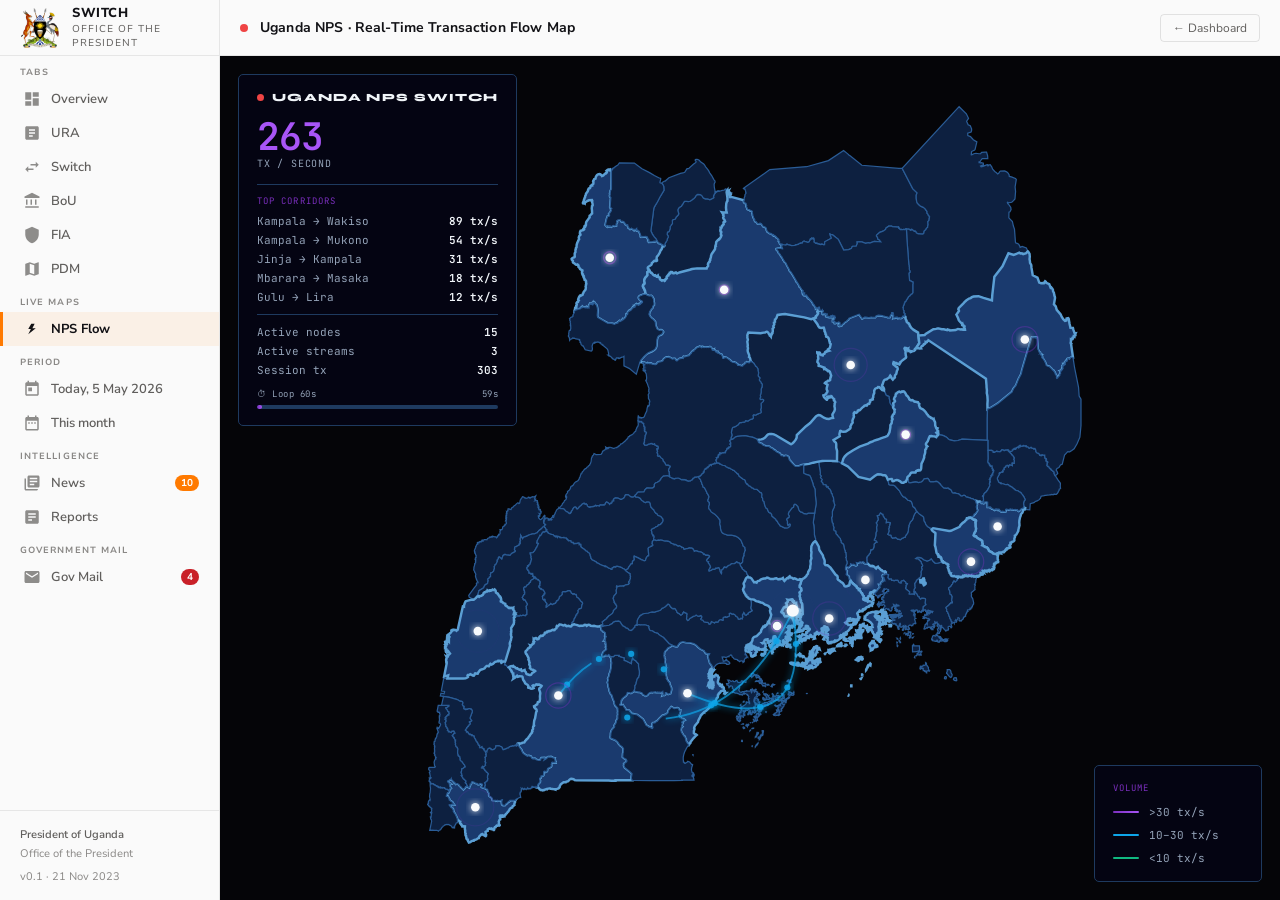
==== commit 030ab209: "feat: animate TX/SECOND counter with live fluctuation (178-289 range)" ====
--- a/dashboards/nps-flow.html
+++ b/dashboards/nps-flow.html
@@ -207,7 +207,7 @@
   <!-- HUD left -->
   <div class="hud" id="hud-left">
     <div class="hud-title"><span class="hud-live"></span>Uganda NPS Switch</div>
-    <div class="hud-big">276</div>
+    <div class="hud-big" id="s-txrate">276</div>
     <div class="hud-big-lbl">TX / SECOND</div>
     <hr class="hud-hr"/>
     <div class="hud-cap">Top Corridors</div>
@@ -403,13 +403,19 @@
 setInterval(()=>{BASE.forEach((b,i)=>{document.getElementById('c'+i).textContent=Math.round(b*(0.94+Math.random()*0.12))+' tx/s';});},2000);
 
 // ── Main loop ─────────────────────────────────────────────────────────────────
-let lastT=performance.now(),sessionTx=0;
+let lastT=performance.now(),sessionTx=0,curTxRate=233;
 const LOOP=60000,t0=performance.now();
+const TX_WAVES=[{amp:36,freq:0.11,ph:0},{amp:18,freq:0.29,ph:1.3},{amp:9,freq:0.67,ph:2.7}];
+const TX_BASE=233;
 
 function frame(now){
   const dt=now-lastT;lastT=now;
   // session counter
-  sessionTx+=276*dt/1000;
+  const tSec=(now-t0)/1000;
+  let txVal=TX_BASE;for(const w of TX_WAVES)txVal+=w.amp*Math.sin(tSec*w.freq*Math.PI*2+w.ph);
+  curTxRate=Math.max(178,Math.min(289,Math.round(txVal)));
+  document.getElementById('s-txrate').textContent=curTxRate;
+  sessionTx+=curTxRate*dt/1000;
   document.getElementById('s-session').textContent=Math.floor(sessionTx).toLocaleString();
   // 60s progress
   const elapsed=(now-t0)%LOOP,pct=elapsed/LOOP*100;
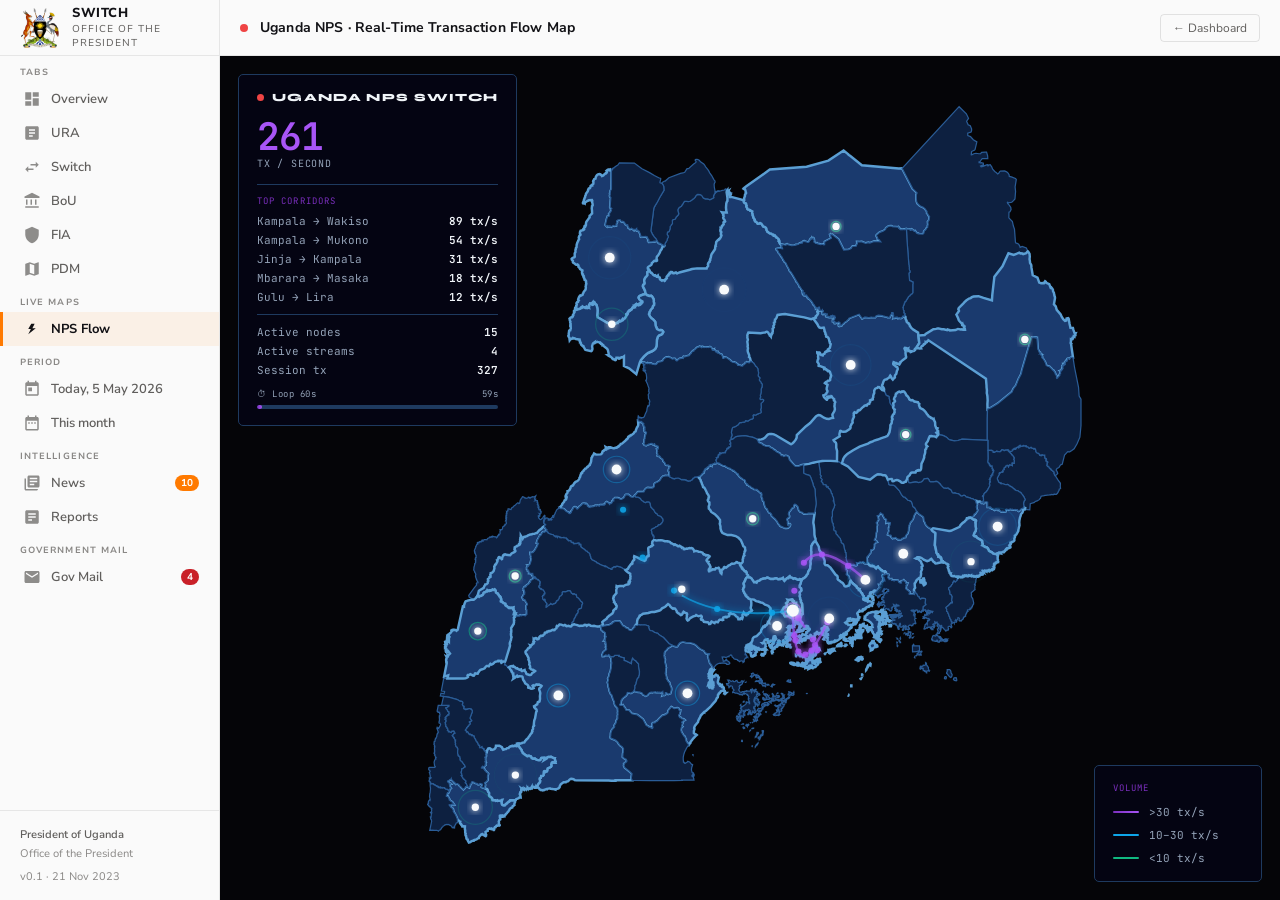
==== commit a7bfda55: "feat: expand NPS flow map to full national network coverage - Grow hub nodes from 15 to 23 (add Hoim" ====
--- a/dashboards/nps-flow.html
+++ b/dashboards/nps-flow.html
@@ -260,23 +260,47 @@
 }
 
 // ── Hub config ────────────────────────────────────────────────────────────────
-const HUB_NAMES=['Kampala','Wakiso','Mukono','Jinja','Mbale','Gulu','Lira','Arua','Mbarara','Masaka','Kasese','Soroti','Moroto','Kabale','Tororo'];
+const HUB_NAMES=['Kampala','Wakiso','Mukono','Jinja','Mbale','Gulu','Lira','Arua','Mbarara','Masaka','Kasese','Soroti','Moroto','Kabale','Tororo','Hoima','Kabarole','Mubende','Ntungamo','Iganga','Kitgum','Nebbi','Luwero'];
 const CORRIDORS=[
-  {from:'Kampala',to:'Wakiso', rate:89,col:'purple'},
-  {from:'Kampala',to:'Mukono', rate:54,col:'purple'},
-  {from:'Jinja',  to:'Kampala',rate:31,col:'purple'},
-  {from:'Kampala',to:'Mbarara',rate:27,col:'cyan'},
-  {from:'Kampala',to:'Masaka', rate:22,col:'cyan'},
-  {from:'Kampala',to:'Jinja',  rate:19,col:'cyan'},
-  {from:'Kampala',to:'Lira',   rate:14,col:'cyan'},
-  {from:'Kabale', to:'Mbarara',rate:11,col:'cyan'},
-  {from:'Mbarara',to:'Masaka', rate:18,col:'cyan'},
-  {from:'Gulu',   to:'Lira',   rate:12,col:'cyan'},
-  {from:'Mbale',  to:'Tororo', rate: 9,col:'green'},
-  {from:'Soroti', to:'Mbale',  rate: 8,col:'green'},
-  {from:'Arua',   to:'Gulu',   rate: 7,col:'green'},
-  {from:'Kasese', to:'Mbarara',rate: 6,col:'green'},
-  {from:'Moroto', to:'Soroti', rate: 5,col:'green'},
+  // Tier 1 — Kampala high-volume (purple)
+  {from:'Kampala',to:'Wakiso',   rate:89,col:'purple'},
+  {from:'Kampala',to:'Mukono',   rate:54,col:'purple'},
+  {from:'Jinja',  to:'Kampala',  rate:35,col:'purple'},
+  {from:'Kampala',to:'Iganga',   rate:28,col:'purple'},
+  // Tier 2 — Kampala radials + strong regional (cyan)
+  {from:'Kampala',to:'Mbarara',  rate:27,col:'cyan'},
+  {from:'Kampala',to:'Masaka',   rate:22,col:'cyan'},
+  {from:'Kampala',to:'Jinja',    rate:19,col:'cyan'},
+  {from:'Kampala',to:'Gulu',     rate:17,col:'cyan'},
+  {from:'Kampala',to:'Lira',     rate:14,col:'cyan'},
+  {from:'Kampala',to:'Mubende',  rate:13,col:'cyan'},
+  {from:'Kampala',to:'Hoima',    rate:12,col:'cyan'},
+  {from:'Kampala',to:'Luwero',   rate:11,col:'cyan'},
+  {from:'Mbarara',to:'Masaka',   rate:18,col:'cyan'},
+  {from:'Kabale', to:'Mbarara',  rate:11,col:'cyan'},
+  {from:'Gulu',   to:'Lira',     rate:12,col:'cyan'},
+  // Tier 3 — regional cross-links (green)
+  {from:'Mbale',  to:'Tororo',   rate: 9,col:'green'},
+  {from:'Soroti', to:'Mbale',    rate: 8,col:'green'},
+  {from:'Arua',   to:'Gulu',     rate: 7,col:'green'},
+  {from:'Kasese', to:'Mbarara',  rate: 6,col:'green'},
+  {from:'Moroto', to:'Soroti',   rate: 5,col:'green'},
+  {from:'Iganga', to:'Jinja',    rate:11,col:'green'},
+  {from:'Iganga', to:'Mbale',    rate: 7,col:'green'},
+  {from:'Soroti', to:'Lira',     rate: 8,col:'green'},
+  {from:'Kitgum', to:'Gulu',     rate: 8,col:'green'},
+  {from:'Kitgum', to:'Lira',     rate: 6,col:'green'},
+  {from:'Ntungamo',to:'Mbarara', rate: 9,col:'green'},
+  {from:'Ntungamo',to:'Kabale',  rate: 6,col:'green'},
+  {from:'Mbarara',to:'Kabale',   rate: 8,col:'green'},
+  {from:'Kabarole',to:'Kasese',  rate: 7,col:'green'},
+  {from:'Kabarole',to:'Mubende', rate: 5,col:'green'},
+  {from:'Hoima',  to:'Kabarole', rate: 6,col:'green'},
+  {from:'Mubende',to:'Hoima',    rate: 6,col:'green'},
+  {from:'Nebbi',  to:'Arua',     rate: 7,col:'green'},
+  {from:'Nebbi',  to:'Gulu',     rate: 5,col:'green'},
+  {from:'Luwero', to:'Gulu',     rate: 5,col:'green'},
+  {from:'Mbale',  to:'Soroti',   rate: 7,col:'green'},
 ];
 const COLORS={purple:'#A855F7',cyan:'#0EA5E9',green:'#10B981'};
 const hubs={};
@@ -312,18 +336,20 @@
 const pulseState={};
 HUB_NAMES.forEach(name=>{
   const h=hubs[name];if(!h)return;
-  const big=name==='Kampala';
+  const MAJOR_HUBS=['Wakiso','Mukono','Jinja','Gulu','Mbarara','Arua','Mbale','Masaka','Lira','Hoima','Iganga'];
+  const tier=name==='Kampala'?1:MAJOR_HUBS.includes(name)?2:3;
+  const r=tier===1?5:tier===2?4:3;
   const speed=Math.max(0.4,Math.min(3,h.rate/35));
   const ring=document.createElementNS(SVG_NS,'circle');
   ring.setAttribute('cx',h.x);ring.setAttribute('cy',h.y);
-  ring.setAttribute('r',big?5:3.5);ring.setAttribute('fill','none');
-  ring.setAttribute('stroke',big?'#A855F7':'#7B2FBE');ring.setAttribute('stroke-width','1');
+  ring.setAttribute('r',r);ring.setAttribute('fill','none');
+  ring.setAttribute('stroke',tier===1?'#A855F7':tier===2?'#0EA5E9':'#10B981');ring.setAttribute('stroke-width','1');
   ring.setAttribute('opacity','0');
   gNode.appendChild(ring);
   pulseState[name]={ring,phase:Math.random()*Math.PI*2,speed};
   const dot=document.createElementNS(SVG_NS,'circle');
   dot.setAttribute('cx',h.x);dot.setAttribute('cy',h.y);
-  dot.setAttribute('r',big?5:3.5);dot.setAttribute('fill','#F8FAFC');
+  dot.setAttribute('r',r);dot.setAttribute('fill','#F8FAFC');
   dot.setAttribute('filter','url(#glow)');dot.style.cursor='pointer';
   dot.addEventListener('mouseenter',e=>showTip(name,h.rate,e));
   dot.addEventListener('mousemove', e=>moveTip(e));
@@ -332,7 +358,7 @@
 });
 
 // ── Arc + particle pools ──────────────────────────────────────────────────────
-const MAX_ARCS=20,MAX_PARTS=100;
+const MAX_ARCS=35,MAX_PARTS=200;
 const arcPool=Array.from({length:MAX_ARCS},()=>{
   const el=document.createElementNS(SVG_NS,'path');
   el.setAttribute('fill','none');el.setAttribute('stroke-width','1.5');
@@ -375,6 +401,8 @@
   slot.active=true;
   slot.el.setAttribute('d',d);slot.el.setAttribute('stroke',color);
   slot.el.setAttribute('stroke-dasharray',pl);slot.el.setAttribute('stroke-dashoffset',pl);
+  const sw=pick.rate>30?2:pick.rate>10?1.5:1;
+  slot.el.setAttribute('stroke-width',sw);
   slot.el.setAttribute('opacity','0.75');slot.el.style.display='';
   const born=now;
   liveArcs.push({slot,parts,x1:h1.x,y1:h1.y,cx:cpt.cx,cy:cpt.cy,x2:h2.x,y2:h2.y,pl,life,speed,born,dt:0,dying:false});
@@ -424,7 +452,7 @@
   // spawn
   if(now>=nextSpawn){
     if(liveArcs.filter(a=>!a.dying).length<MAX_ARCS)spawnArc(now);
-    nextSpawn=now+200+Math.random()*400;
+    nextSpawn=now+130+Math.random()*270;
   }
   // update arcs
   for(let i=liveArcs.length-1;i>=0;i--)if(!tickArc(liveArcs[i],now))liveArcs.splice(i,1);
